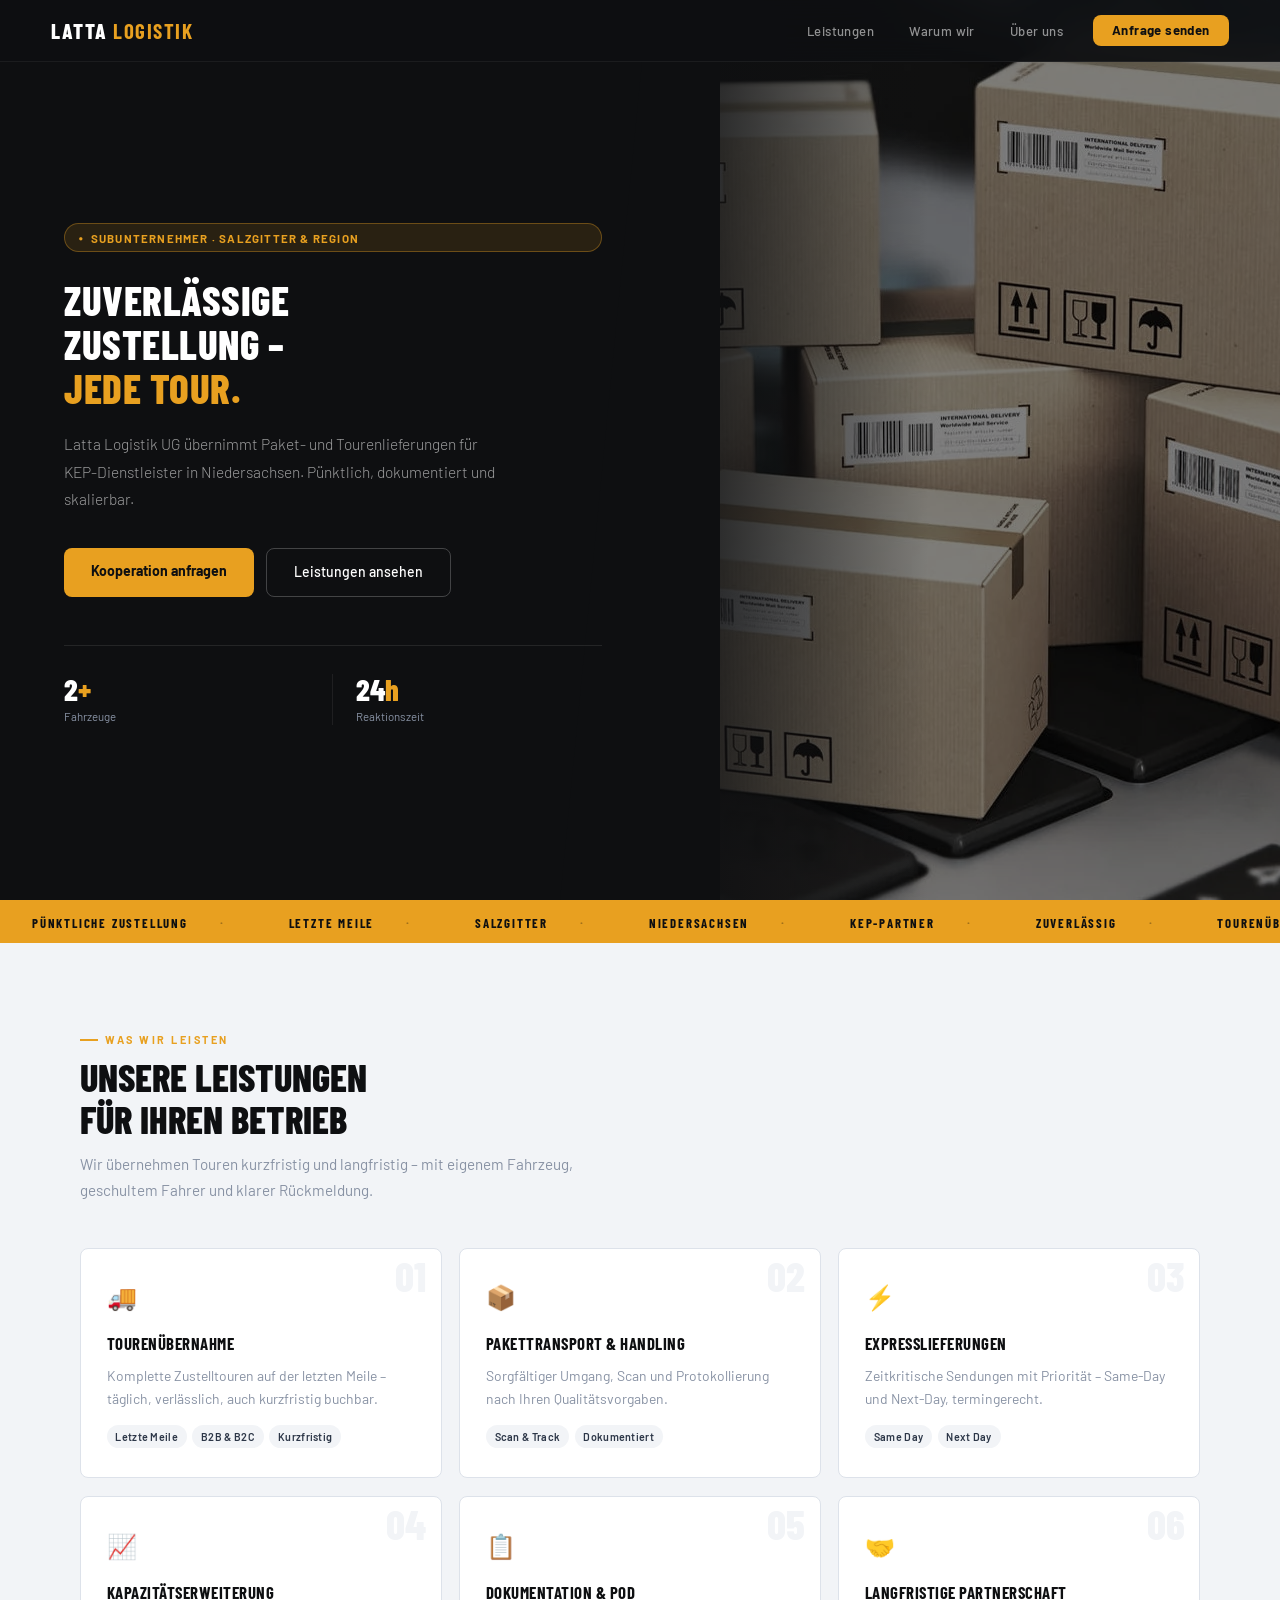
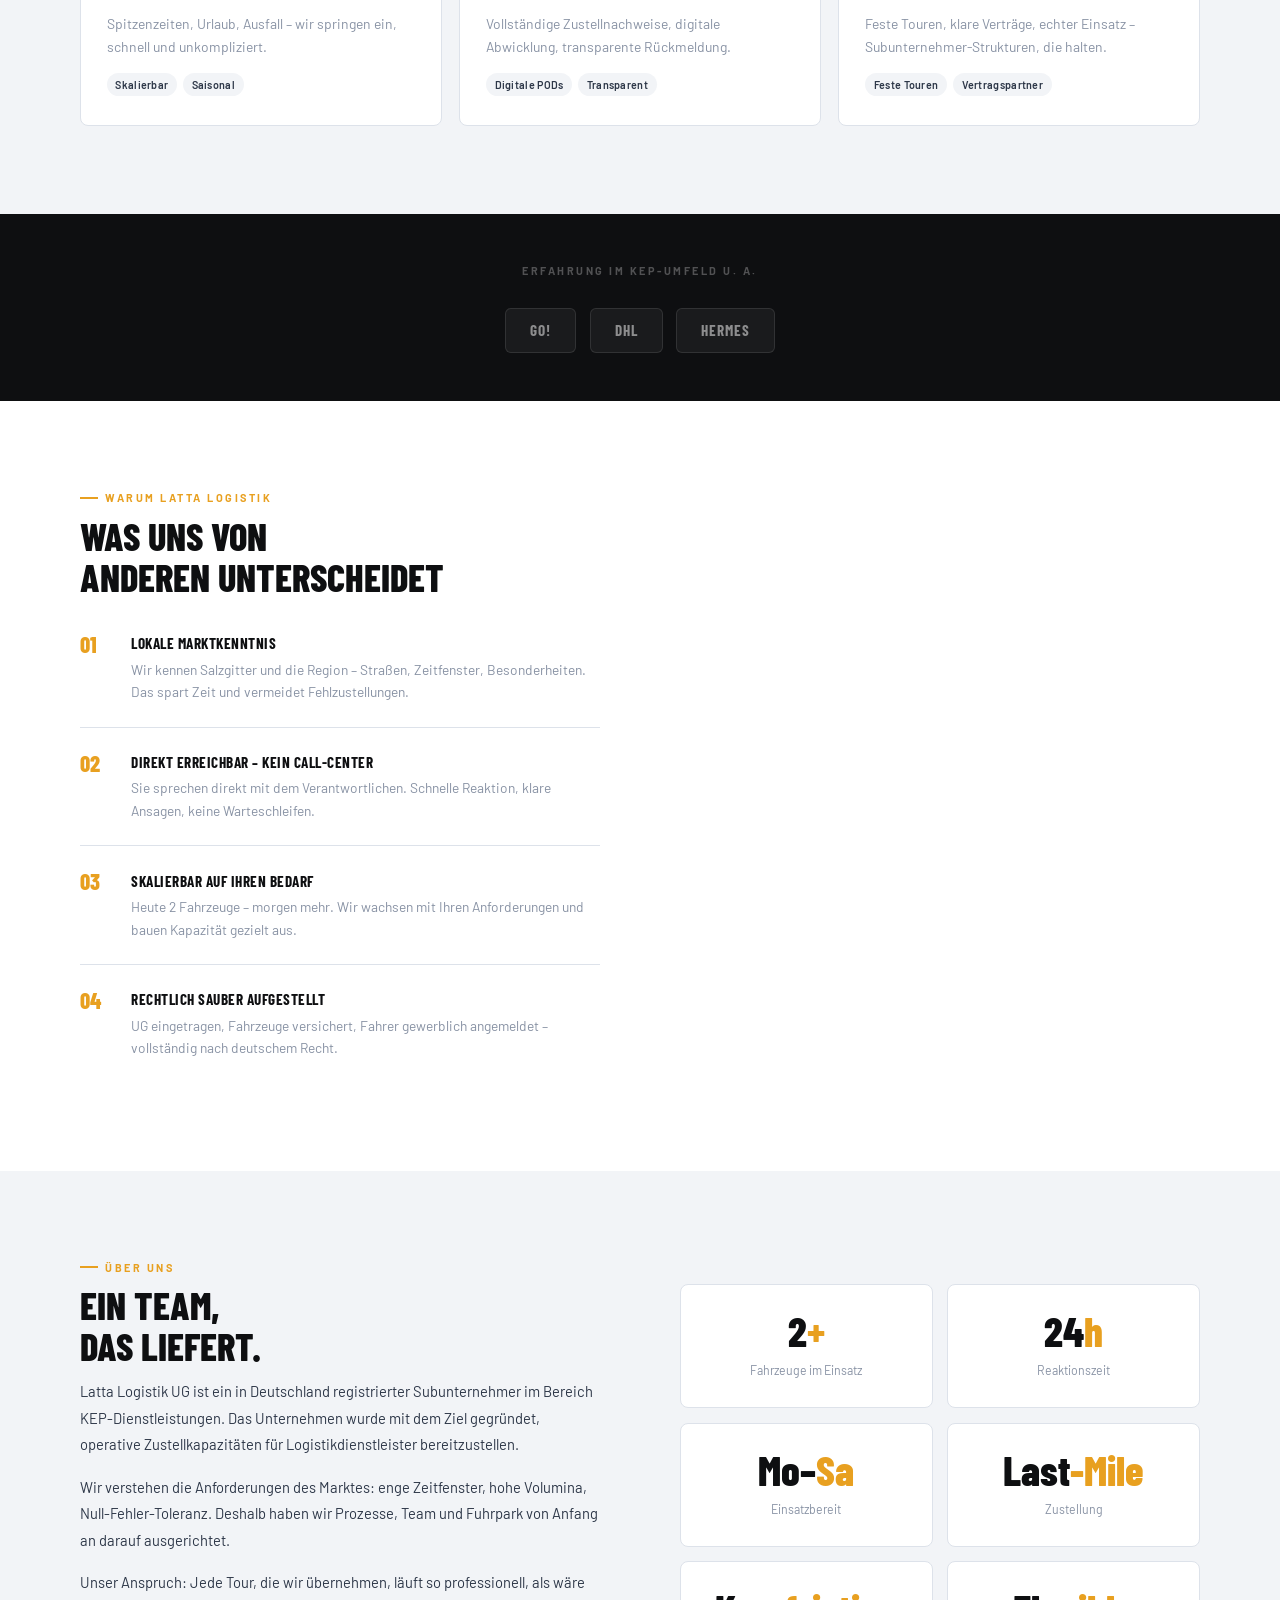
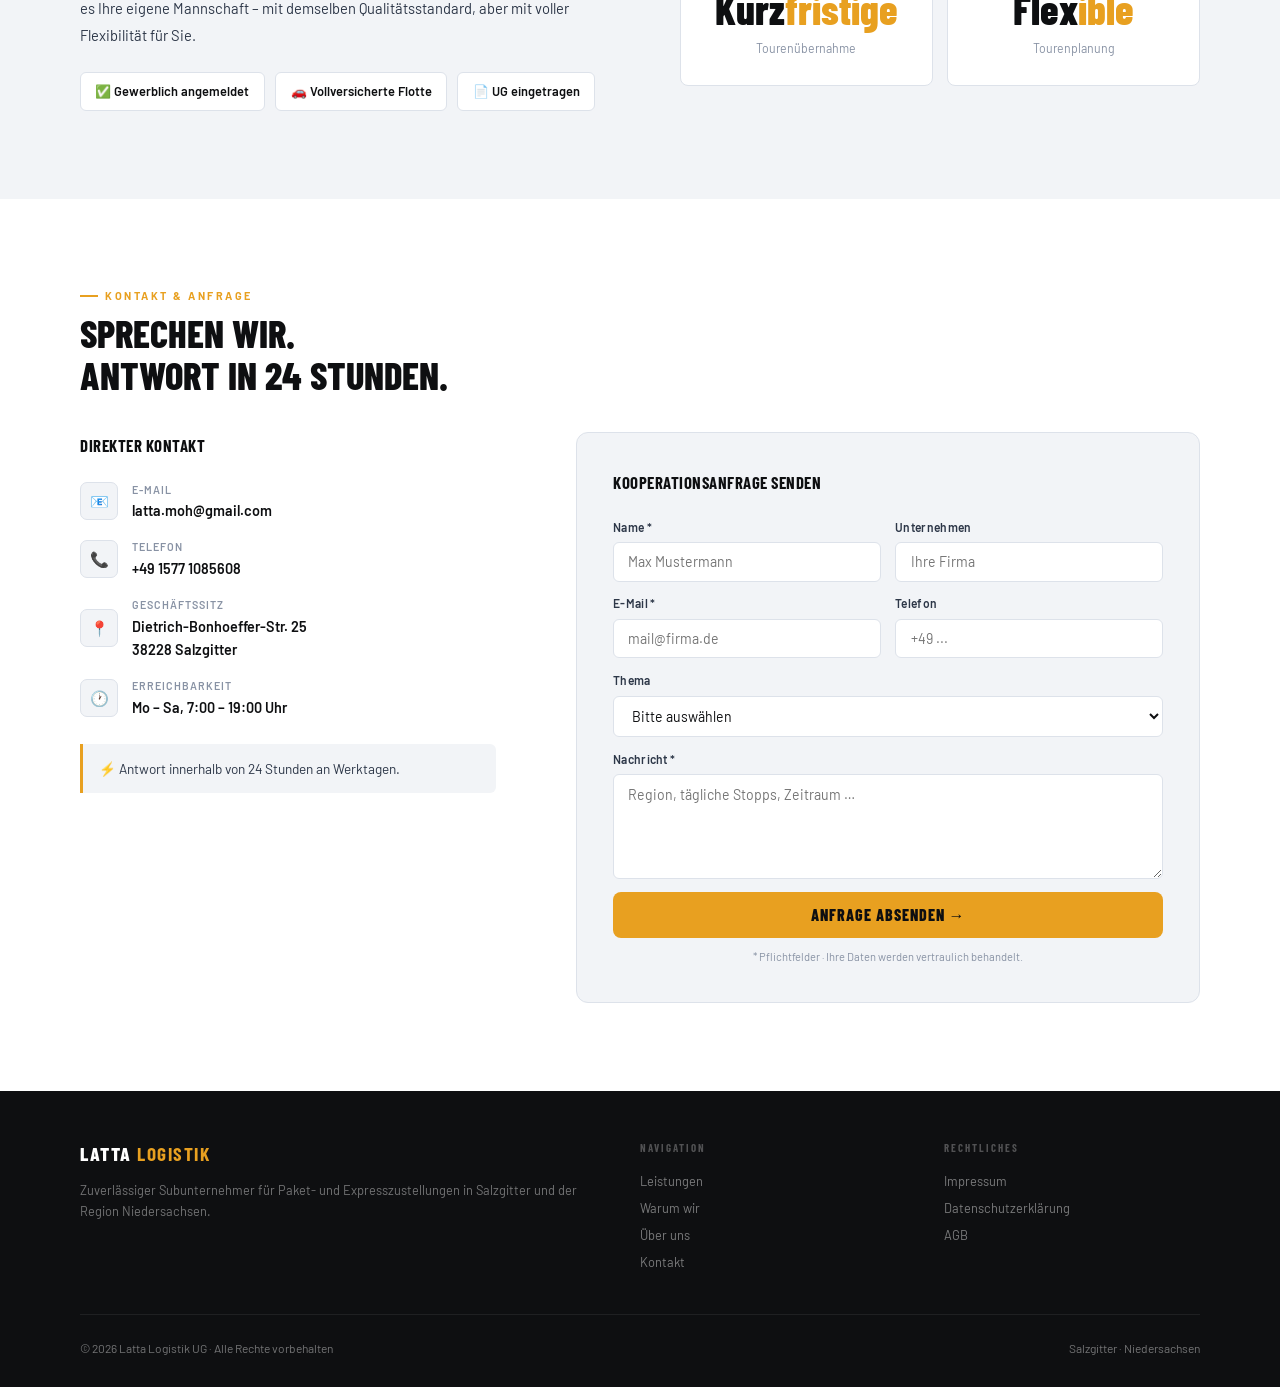
==== index.html @ fe6fec4a "Add files via upload" ====
<!DOCTYPE html>
<html lang="de">
<head>
  <meta charset="UTF-8"/>
  <meta name="viewport" content="width=device-width, initial-scale=1"/>
  <title>Latta Logistik UG – Subunternehmer Logistik Salzgitter</title>
  <meta name="description" content="Latta Logistik UG – Zuverlässiger Logistik-Subunternehmer in Salzgitter. Paket- und Tourenlieferungen für KEP-Dienstleister in Niedersachsen."/>
  <meta name="keywords" content="Subunternehmer Logistik Salzgitter, KEP Subunternehmer Niedersachsen, Zustellpartner DHL GLS, Pakettransport Salzgitter"/>
  
  <link rel="preconnect" href="https://fonts.googleapis.com">
  <link rel="preconnect" href="https://fonts.gstatic.com" crossorigin>
  <link href="https://fonts.googleapis.com/css2?family=Barlow+Condensed:wght@500;600;700;800&family=Barlow:wght@300;400;500;600&display=swap" rel="stylesheet">
  
  <link rel="stylesheet" href="styles.css">
</head>
<body>

<nav role="banner">
  <div class="n-logo">Latta <b>Logistik</b></div>
  <ul class="n-links">
    <li><a href="#leistungen">Leistungen</a></li>
    <li><a href="#vorteile">Warum wir</a></li>
    <li><a href="#ueber-uns">Über uns</a></li>
    <li><a href="#kontakt" class="n-cta">Anfrage senden</a></li>
  </ul>
</nav>

<section id="hero">
  <div class="hero-left">
    <div class="h-pill">Subunternehmer · Salzgitter & Region</div>
    <h1 class="h-title">Zuverlässige<br>Zustellung –<br><em>jede Tour.</em></h1>
    <p class="h-sub">Latta Logistik UG übernimmt Paket- und Tourenlieferungen für KEP-Dienstleister in Niedersachsen. Pünktlich, dokumentiert und skalierbar.</p>
    <div class="h-btns">
      <a href="#kontakt" class="btn-a">Kooperation anfragen</a>
      <a href="#leistungen" class="btn-b">Leistungen ansehen</a>
    </div>
    <div class="h-kpis">
      <div class="kpi">
        <div class="kpi-n">2<span>+</span></div>
        <div class="kpi-l">Fahrzeuge</div>
      </div>
      <div class="kpi">
        <div class="kpi-n">24<span>h</span></div>
        <div class="kpi-l">Reaktionszeit</div>
      </div>
    </div>
  </div>

  <div class="hero-right" aria-hidden="true">
    <div class="hero-right-bg"></div>
    <div class="hero-svg-wrap">

    </div>
  </div>
</section>

<div class="ticker" aria-hidden="true">
  <div class="ticker-inner">
    <span>Pünktliche Zustellung</span><span>Letzte Meile</span><span>Salzgitter</span><span>Niedersachsen</span><span>KEP-Partner</span><span>Zuverlässig</span><span>Tourenübernahme</span><span>Paketlogistik</span><span>Subunternehmer</span>
    <span>Pünktliche Zustellung</span><span>Letzte Meile</span><span>Salzgitter</span><span>Niedersachsen</span><span>KEP-Partner</span><span>Zuverlässig</span><span>Tourenübernahme</span><span>Paketlogistik</span><span>Subunternehmer</span>
  </div>
</div>

<section id="leistungen" class="sec">
  <div class="sec-inner">
    <div class="eyebrow" data-r>Was wir leisten</div>
    <h2 class="sec-h" data-r>Unsere Leistungen<br>für Ihren Betrieb</h2>
    <p class="sec-p" data-r>Wir übernehmen Touren kurzfristig und langfristig – mit eigenem Fahrzeug, geschultem Fahrer und klarer Rückmeldung.</p>
    <div class="svc-grid">
      <article class="svc-card" data-r>
        <div class="svc-num">01</div>
        <div class="svc-icon">🚚</div>
        <h3>Tourenübernahme</h3>
        <p>Komplette Zustelltouren auf der letzten Meile – täglich, verlässlich, auch kurzfristig buchbar.</p>
        <div class="svc-tags"><span class="tag">Letzte Meile</span><span class="tag">B2B &amp; B2C</span><span class="tag">Kurzfristig</span></div>
      </article>
      <article class="svc-card" data-r="d1">
        <div class="svc-num">02</div>
        <div class="svc-icon">📦</div>
        <h3>Pakettransport &amp; Handling</h3>
        <p>Sorgfältiger Umgang, Scan und Protokollierung nach Ihren Qualitätsvorgaben.</p>
        <div class="svc-tags"><span class="tag">Scan &amp; Track</span><span class="tag">Dokumentiert</span></div>
      </article>
      <article class="svc-card" data-r="d2">
        <div class="svc-num">03</div>
        <div class="svc-icon">⚡</div>
        <h3>Expresslieferungen</h3>
        <p>Zeitkritische Sendungen mit Priorität – Same-Day und Next-Day, termingerecht.</p>
        <div class="svc-tags"><span class="tag">Same Day</span><span class="tag">Next Day</span></div>
      </article>
      <article class="svc-card" data-r>
        <div class="svc-num">04</div>
        <div class="svc-icon">📈</div>
        <h3>Kapazitätserweiterung</h3>
        <p>Spitzenzeiten, Urlaub, Ausfall – wir springen ein, schnell und unkompliziert.</p>
        <div class="svc-tags"><span class="tag">Skalierbar</span><span class="tag">Saisonal</span></div>
      </article>
      <article class="svc-card" data-r="d1">
        <div class="svc-num">05</div>
        <div class="svc-icon">📋</div>
        <h3>Dokumentation &amp; POD</h3>
        <p>Vollständige Zustellnachweise, digitale Abwicklung, transparente Rückmeldung.</p>
        <div class="svc-tags"><span class="tag">Digitale PODs</span><span class="tag">Transparent</span></div>
      </article>
      <article class="svc-card" data-r="d2">
        <div class="svc-num">06</div>
        <div class="svc-icon">🤝</div>
        <h3>Langfristige Partnerschaft</h3>
        <p>Feste Touren, klare Verträge, echter Einsatz – Subunternehmer-Strukturen, die halten.</p>
        <div class="svc-tags"><span class="tag">Feste Touren</span><span class="tag">Vertragspartner</span></div>
      </article>
    </div>
  </div>
</section>

<div id="partner">
  <p class="p-eyebrow">Erfahrung im KEP-Umfeld u. a. </p>
  <div class="p-chips">
    <div class="p-chip">GO!</div>
    <div class="p-chip">DHL</div>
    <div class="p-chip">Hermes</div>
  </div>
</div>

<section id="vorteile" class="sec">
  <div class="sec-inner">
    <div class="adv-layout">
      <div>
        <div class="eyebrow" data-r>Warum Latta Logistik</div>
        <h2 class="sec-h" data-r>Was uns von<br>anderen unterscheidet</h2>
        <ul class="adv-list" data-r>
          <li class="adv-row">
            <div class="adv-num">01</div>
            <div><h4>Lokale Marktkenntnis</h4><p>Wir kennen Salzgitter und die Region – Straßen, Zeitfenster, Besonderheiten. Das spart Zeit und vermeidet Fehlzustellungen.</p></div>
          </li>
          <li class="adv-row">
            <div class="adv-num">02</div>
            <div><h4>Direkt erreichbar – kein Call-Center</h4><p>Sie sprechen direkt mit dem Verantwortlichen. Schnelle Reaktion, klare Ansagen, keine Warteschleifen.</p></div>
          </li>
          <li class="adv-row">
            <div class="adv-num">03</div>
            <div><h4>Skalierbar auf Ihren Bedarf</h4><p>Heute 2 Fahrzeuge – morgen mehr. Wir wachsen mit Ihren Anforderungen und bauen Kapazität gezielt aus.</p></div>
          </li>
          <li class="adv-row">
            <div class="adv-num">04</div>
            <div><h4>Rechtlich sauber aufgestellt</h4><p>UG eingetragen, Fahrzeuge versichert, Fahrer gewerblich angemeldet – vollständig nach deutschem Recht.</p></div>
          </li>
        </ul>
      </div>
  <!-- ###auskommentiert
     <div class="perf-panel" data-r>
        <h4>Performance-Übersicht</h4>
        <div class="p-stat">
          <div class="p-row"><span class="p-label">Leistung: Last Mile Zustellung</span></div>
          <div class="p-track"><div class="p-fill" data-w="100%"></div></div>
        </div>
        <div class="p-stat">
          <div class="p-row"><span class="p-label">Einsatzgebiet: Region Niedersachsen</span></div>
          <div class="p-track"><div class="p-fill" data-w="100%"></div></div>
        </div>
        <div class="p-stat">
          <div class="p-row"><span class="p-label">Verfügbarkeit: Mo – Sa</span></div>
          <div class="p-track"><div class="p-fill" data-w="100%"></div></div>
        </div>
        <div class="fleet-tags">
          <span class="fleet-tag">🚐 Transporter</span>
          <span class="fleet-tag">🚚 Kastenwagen</span>
          <span class="fleet-tag">📱 GPS-Tracking</span>
        </div>
      </div>
    </div>
  </div> -->
</section>

<section id="ueber-uns" class="sec">
  <div class="sec-inner">
    <div class="about-layout">
      <div class="about-text" data-r>
        <div class="eyebrow">Über uns</div>
        <h2 class="sec-h">Ein Team,<br>das liefert.</h2>
        <p> Latta Logistik UG ist ein in Deutschland registrierter Subunternehmer im Bereich KEP-Dienstleistungen. Das Unternehmen wurde mit dem Ziel gegründet, operative Zustellkapazitäten für Logistikdienstleister bereitzustellen.</p>
        <p>Wir verstehen die Anforderungen des Marktes: enge Zeitfenster, hohe Volumina, Null-Fehler-Toleranz. Deshalb haben wir Prozesse, Team und Fuhrpark von Anfang an darauf ausgerichtet.</p>
        <p>Unser Anspruch: Jede Tour, die wir übernehmen, läuft so professionell, als wäre es Ihre eigene Mannschaft – mit demselben Qualitätsstandard, aber mit voller Flexibilität für Sie.</p>
        <div class="cert-row">
          <div class="cert">✅ Gewerblich angemeldet</div>
          <div class="cert">🚗 Vollversicherte Flotte</div>
          <div class="cert">📄 UG eingetragen</div>
        </div>
      </div>
      <div class="num-grid" data-r>
        <div class="num-card"><div class="big">2<em>+</em></div><small>Fahrzeuge im Einsatz</small></div>
        <div class="num-card"><div class="big">24<em>h</em></div><small>Reaktionszeit</small></div>
        <div class="num-card"><div class="big">Mo–<em>Sa</em></div><small>Einsatzbereit</small></div>
        <div class="num-card"><div class="big">Last<em>-Mile</em></div><small> Zustellung</small></div>
        <div class="num-card"><div class="big">Kurz<em>fristige</em></div><small> Tourenübernahme</small></div>
        <div class="num-card"><div class="big">Flex<em>ible</em></div><small> Tourenplanung</small></div>
        
      </div>
    </div>
  </div>
</section>

<section id="kontakt" class="sec">
  <div class="sec-inner">
    <div class="eyebrow" data-r>Kontakt &amp; Anfrage</div>
    <h2 class="sec-h" data-r>Sprechen wir.<br>Antwort in 24 Stunden.</h2>
    <div class="contact-layout">
      <div class="c-info" data-r>
        <h3>Direkter Kontakt</h3>
        <div class="c-row">
          <div class="c-icon">📧</div>
          <div><div class="c-label">E-Mail</div><div class="c-val"><a href="mailto:latta.moh@gmail.com">latta.moh@gmail.com</a></div></div>
        </div>
        <div class="c-row">
          <div class="c-icon">📞</div>
          <div><div class="c-label">Telefon</div><div class="c-val"><a href="tel:+4915771085608">+49 1577 1085608</a></div></div>
        </div>
        <div class="c-row">
          <div class="c-icon">📍</div>
          <div><div class="c-label">Geschäftssitz</div><div class="c-val">Dietrich-Bonhoeffer-Str. 25<br>38228 Salzgitter</div></div>
        </div>
        <div class="c-row">
          <div class="c-icon">🕐</div>
          <div><div class="c-label">Erreichbarkeit</div><div class="c-val">Mo – Sa, 7:00 – 19:00 Uhr</div></div>
        </div>
        <div class="c-promise">⚡ Antwort innerhalb von 24 Stunden an Werktagen.</div>
      </div>

<!-- ################### Anfragen bearbeiten ##################### -->
<form id="contact-form" class="c-form"
      action="https://formspree.io/f/xkokrdov"
      method="POST"
      novalidate data-r>

  <h3>Kooperationsanfrage senden</h3>

  <div class="f-row">
    <div class="f-group">
      <label for="name">Name *</label>
      <input type="text" id="name" name="name" required placeholder="Max Mustermann" autocomplete="name"/>
    </div>

    <div class="f-group">
      <label for="company">Unternehmen</label>
      <input type="text" id="company" name="company" placeholder="Ihre Firma"/>
    </div>
  </div>

  <div class="f-row">
    <div class="f-group">
      <label for="email">E-Mail *</label>
      <input type="email" id="email" name="email" required placeholder="mail@firma.de" autocomplete="email"/>
    </div>

    <div class="f-group">
      <label for="phone">Telefon</label>
      <input type="tel" id="phone" name="phone" placeholder="+49 ..." autocomplete="tel"/>
    </div>
  </div>

  <div class="f-group">
    <label for="interest">Thema</label>
    <select id="interest" name="interest">
      <option value="">Bitte auswählen</option>
      <option value="Subunternehmerschaft / Touren">Subunternehmerschaft / Touren</option>
      <option value="Kapazitätserweiterung">Kapazitätserweiterung</option>
      <option value="Sonstiges">Sonstiges</option>
    </select>
  </div>

  <div class="f-group">
    <label for="message">Nachricht *</label>
    <textarea id="message" name="message" required placeholder="Region, tägliche Stopps, Zeitraum …"></textarea>
  </div>

  <button type="submit" class="f-submit">Anfrage absenden →</button>

  <p class="f-note">* Pflichtfelder · Ihre Daten werden vertraulich behandelt.</p>
</form>
    </div>
  </div>
</section>

<footer>
  <div class="f-grid">
    <div class="f-brand">
      <div class="logo">Latta <b>Logistik</b></div>
      <p>Zuverlässiger Subunternehmer für Paket- und Expresszustellungen in Salzgitter und der Region Niedersachsen.</p>
    </div>
    <div class="f-col">
      <h5>Navigation</h5>
      <a href="#leistungen">Leistungen</a>
      <a href="#vorteile">Warum wir</a>
      <a href="#ueber-uns">Über uns</a>
      <a href="#kontakt">Kontakt</a>
    </div>
<div class="f-col">
  <h5>Rechtliches</h5>

  <a href="impressum.html">Impressum</a>
  <a href="datenschutz.html">Datenschutzerklärung</a>
  <a href="agb.html">AGB</a>
</div>
  </div>
  <div class="f-bottom">
    <p>© <span id="year"></span> Latta Logistik UG · Alle Rechte vorbehalten</p>
    <p>Salzgitter · Niedersachsen</p>
  </div>
</footer>

<script src="script.js"></script>

</body>
</html>
---- styles.css ----
*,*::before,*::after{box-sizing:border-box;margin:0;padding:0}

:root{
  --ink:#0e0f11;--steel:#1c2333;--slate:#2d3748;--ash:#8892a4;
  --silver:#c8d0dc;--fog:#f2f4f7;--white:#ffffff;
  --amber:#e8a020;--amber2:#c88a10;--accent:#2a6ef5;
  --border:#dde2ea;--r:8px;
}

html{scroll-behavior:smooth}
body{font-family:'Barlow',sans-serif;color:var(--ink);background:var(--white);line-height:1.6;overflow-x:hidden}
::-webkit-scrollbar{width:5px}
::-webkit-scrollbar-thumb{background:var(--amber);border-radius:99px}

/* NAVIGATION */
nav{
  position:fixed;top:0;left:0;right:0;z-index:200;height:62px;
  display:flex;justify-content:space-between;align-items:center;
  padding:0 4vw;
  background:rgba(14,15,17,.94);backdrop-filter:blur(16px);
  border-bottom:1px solid rgba(255,255,255,.06);
}
.n-logo{font-family:'Barlow Condensed',sans-serif;font-size:1.3rem;font-weight:800;letter-spacing:1.5px;color:#fff;text-transform:uppercase}
.n-logo b{color:var(--amber)}
.n-links{display:flex;gap:0;list-style:none}
.n-links a{color:rgba(255,255,255,.55);text-decoration:none;font-size:.82rem;font-weight:500;letter-spacing:.4px;padding:0 1.1rem;line-height:62px;border-bottom:2px solid transparent;transition:color .2s,border-color .2s}
.n-links a:hover{color:#fff;border-color:var(--amber)}
.n-cta{background:var(--amber)!important;color:var(--ink)!important;padding:.45rem 1.2rem!important;line-height:62px!important;border-radius:var(--r);font-weight:700!important;border-bottom:none!important;margin-left:.75rem}
.n-cta:hover{background:var(--amber2)!important}

/* HERO SECTION */
#hero{min-height:100vh;position:relative;display:grid;grid-template-columns:1fr 1fr;background:var(--ink);overflow:hidden}
.hero-left{display:flex;flex-direction:column;justify-content:center;padding:8rem 3vw 5rem 5vw;position:relative;z-index:2}
#hero::after{content:'';position:absolute;top:0;right:calc(50% - 80px);bottom:0;width:160px;background:var(--ink);clip-path:polygon(100% 0,100% 100%,0 100%,55% 0);z-index:1}
.hero-right{position:relative;overflow:hidden}
.hero-right-bg{position:absolute;inset:0;background-image:url('background.png');background-size:cover;background-position:center;filter:brightness(.5) saturate(.4)}
.hero-right::before{content:'';position:absolute;inset:0;z-index:1;background:linear-gradient(90deg,var(--ink) 0%,transparent 45%)}
.hero-svg-wrap{position:absolute;inset:0;z-index:2;display:flex;align-items:center;justify-content:center;padding:5rem 1rem 2rem}
.hero-svg-wrap svg{width:100%;max-width:480px;height:auto;filter:drop-shadow(0 14px 44px rgba(0,0,0,.65))}

.h-pill{display:inline-flex;align-items:center;gap:.4rem;background:rgba(232,160,32,.12);border:1px solid rgba(232,160,32,.35);color:var(--amber);padding:.28rem .85rem;border-radius:99px;font-size:.72rem;font-weight:700;letter-spacing:1.2px;text-transform:uppercase;margin-bottom:1.6rem}
.h-pill::before{content:'●';font-size:.48rem;animation:blink 2s infinite}
@keyframes blink{0%,100%{opacity:1}50%{opacity:.25}}

.h-title{font-family:'Barlow Condensed',sans-serif;font-size:clamp(1.9rem,3.2vw,3rem);font-weight:800;line-height:1.07;color:#fff;text-transform:uppercase;letter-spacing:.5px;margin-bottom:1.3rem}
.h-title em{font-style:normal;color:var(--amber)}
.h-sub{font-size:.97rem;color:rgba(255,255,255,.58);max-width:440px;margin-bottom:2.2rem;font-weight:300;line-height:1.78}
.h-btns{display:flex;gap:.7rem;flex-wrap:wrap;margin-bottom:3rem}
.btn-a{background:var(--amber);color:var(--ink);padding:.75rem 1.7rem;border-radius:var(--r);font-weight:700;font-size:.88rem;text-decoration:none;transition:background .2s,transform .2s;display:inline-block}
.btn-a:hover{background:var(--amber2);transform:translateY(-2px)}
.btn-b{background:transparent;color:#fff;padding:.75rem 1.7rem;border-radius:var(--r);font-weight:500;font-size:.88rem;text-decoration:none;border:1.5px solid rgba(255,255,255,.22);transition:border-color .2s,transform .2s;display:inline-block}
.btn-b:hover{border-color:#fff;transform:translateY(-2px)}

.h-kpis{display:flex;gap:0;border-top:1px solid rgba(255,255,255,.09);padding-top:1.75rem}
.kpi{flex:1;padding-right:1.4rem;border-right:1px solid rgba(255,255,255,.07)}
.kpi:last-child{border-right:none;padding-right:0;padding-left:1.4rem}
.kpi:not(:first-child):not(:last-child){padding-left:1.4rem}
.kpi-n{font-family:'Barlow Condensed',sans-serif;font-size:1.9rem;font-weight:800;color:#fff;line-height:1}
.kpi-n span{color:var(--amber)}
.kpi-l{font-size:.72rem;color:var(--ash);margin-top:.15rem}

/* TICKER */
.ticker{background:var(--amber);overflow:hidden;padding:.55rem 0;white-space:nowrap}
.ticker-inner{display:inline-block;animation:tick 30s linear infinite}
@keyframes tick{from{transform:translateX(0)}to{transform:translateX(-50%)}}
.ticker span{font-family:'Barlow Condensed',sans-serif;font-size:.8rem;font-weight:700;letter-spacing:1.8px;text-transform:uppercase;color:var(--ink);padding:0 2rem}
.ticker span::after{content:'·';margin-left:2rem;opacity:.35}

/* GENERAL SECTIONS */
.sec{padding:5.5rem 4vw}
.sec-inner{max-width:1120px;margin:0 auto}
.eyebrow{font-size:.68rem;font-weight:700;letter-spacing:2.5px;text-transform:uppercase;color:var(--amber);margin-bottom:.55rem;display:flex;align-items:center;gap:.45rem}
.eyebrow::before{content:'';width:18px;height:2px;background:var(--amber);display:inline-block}
.sec-h{font-family:'Barlow Condensed',sans-serif;font-size:clamp(1.8rem,3vw,2.6rem);font-weight:800;text-transform:uppercase;color:var(--ink);line-height:1.08;margin-bottom:.65rem}
.sec-p{font-size:.95rem;color:var(--ash);max-width:540px;line-height:1.75;margin-bottom:2.75rem}

/* LEISTUNGEN CARDS */
#leistungen{background:var(--fog)}
.svc-grid{display:grid;grid-template-columns:repeat(3,1fr);gap:1.1rem}
.svc-card{background:#fff;border-radius:var(--r);padding:1.85rem 1.6rem;border:1px solid var(--border);position:relative;overflow:hidden;transition:transform .25s,box-shadow .25s}
.svc-card:hover{transform:translateY(-4px);box-shadow:0 10px 30px rgba(0,0,0,.08)}
.svc-card::before{content:'';position:absolute;top:0;left:0;right:0;height:3px;background:var(--amber);transform:scaleX(0);transform-origin:left;transition:transform .3s}
.svc-card:hover::before{transform:scaleX(1)}
.svc-num{font-family:'Barlow Condensed',sans-serif;font-size:2.6rem;font-weight:800;color:var(--fog);position:absolute;top:.4rem;right:.9rem;line-height:1;user-select:none}
.svc-icon{font-size:1.5rem;margin-bottom:.85rem}
.svc-card h3{font-family:'Barlow Condensed',sans-serif;font-size:1.05rem;font-weight:700;text-transform:uppercase;letter-spacing:.5px;color:var(--ink);margin-bottom:.5rem}
.svc-card p{font-size:.87rem;color:var(--ash);line-height:1.65}
.svc-tags{display:flex;flex-wrap:wrap;gap:.35rem;margin-top:.85rem}
.tag{background:var(--fog);color:var(--slate);font-size:.67rem;font-weight:600;padding:.18rem .55rem;border-radius:99px;letter-spacing:.3px}

/* PARTNER */
#partner{background:var(--ink);padding:3rem 4vw;text-align:center}
.p-eyebrow{font-size:.68rem;font-weight:700;letter-spacing:2.5px;text-transform:uppercase;color:rgba(255,255,255,.28);margin-bottom:1.75rem}
.p-chips{display:flex;justify-content:center;flex-wrap:wrap;gap:.85rem}
.p-chip{background:rgba(255,255,255,.05);border:1px solid rgba(255,255,255,.1);color:rgba(255,255,255,.5);font-family:'Barlow Condensed',sans-serif;font-size:.95rem;font-weight:700;letter-spacing:1px;padding:.6rem 1.5rem;border-radius:6px;text-transform:uppercase;transition:background .2s,color .2s}
.p-chip:hover{background:rgba(232,160,32,.12);color:var(--amber)}

/* VORTEILE & PERFORMANCE */
#vorteile{background:#fff}
.adv-layout{display:grid;grid-template-columns:1fr 1fr;gap:5rem;align-items:start}
.adv-list{list-style:none;margin-top:.5rem}
.adv-row{display:flex;gap:1rem;align-items:flex-start;padding:1.4rem 0;border-bottom:1px solid var(--border)}
.adv-row:last-child{border-bottom:none}
.adv-num{font-family:'Barlow Condensed',sans-serif;font-size:1.4rem;font-weight:800;color:var(--amber);min-width:2.2rem;line-height:1;margin-top:.1rem}
.adv-row h4{font-family:'Barlow Condensed',sans-serif;font-size:.95rem;font-weight:700;text-transform:uppercase;letter-spacing:.5px;color:var(--ink);margin-bottom:.2rem}
.adv-row p{font-size:.86rem;color:var(--ash);line-height:1.65}
.perf-panel{background:var(--steel);border-radius:12px;padding:2.25rem;position:sticky;top:5rem}
.perf-panel h4{font-family:'Barlow Condensed',sans-serif;font-size:.68rem;font-weight:700;text-transform:uppercase;letter-spacing:2px;color:rgba(255,255,255,.35);margin-bottom:1.6rem}
.p-stat{margin-bottom:1.35rem}
.p-row{display:flex;justify-content:space-between;margin-bottom:.38rem}
.p-label{font-size:.82rem;color:rgba(255,255,255,.55)}
.p-val{font-family:'Barlow Condensed',sans-serif;font-size:.95rem;font-weight:700;color:#fff}
.p-track{background:rgba(255,255,255,.08);border-radius:99px;height:5px;overflow:hidden}
.p-fill{height:100%;border-radius:99px;background:linear-gradient(90deg,var(--accent),var(--amber));width:0;transition:width 1.3s ease-out}
.fleet-tags{display:flex;gap:.5rem;flex-wrap:wrap;margin-top:1.75rem;padding-top:1.75rem;border-top:1px solid rgba(255,255,255,.08)}
.fleet-tag{background:rgba(255,255,255,.06);border:1px solid rgba(255,255,255,.1);color:rgba(255,255,255,.65);font-size:.76rem;font-weight:600;padding:.35rem .8rem;border-radius:6px}

/* ÜBER UNS */
#ueber-uns{background:var(--fog)}
.about-layout{display:grid;grid-template-columns:1fr 1fr;gap:5rem;align-items:center}
.about-text p{font-size:.92rem;color:var(--slate);line-height:1.8;margin-bottom:1rem}
.cert-row{display:flex;flex-wrap:wrap;gap:.65rem;margin-top:1.5rem}
.cert{display:flex;align-items:center;gap:.45rem;background:#fff;border:1px solid var(--border);padding:.5rem .9rem;border-radius:6px;font-size:.8rem;font-weight:600;color:var(--ink)}
.num-grid{display:grid;grid-template-columns:1fr 1fr;gap:.9rem}
.num-card{background:#fff;border:1px solid var(--border);border-radius:var(--r);padding:1.6rem 1.35rem;text-align:center}
.num-card .big{font-family:'Barlow Condensed',sans-serif;font-size:2.6rem;font-weight:800;color:var(--ink);line-height:1;margin-bottom:.25rem}
.num-card .big em{color:var(--amber);font-style:normal}
.num-card small{font-size:.77rem;color:var(--ash)}

/* KONTAKT FORMULAR */
#kontakt{background:#fff}
.contact-layout{display:grid;grid-template-columns:1fr 1.5fr;gap:5rem;align-items:start;margin-top:2.25rem}
.c-info h3{font-family:'Barlow Condensed',sans-serif;font-size:1.05rem;font-weight:700;text-transform:uppercase;letter-spacing:.5px;color:var(--ink);margin-bottom:1.35rem}
.c-row{display:flex;gap:.85rem;align-items:center;margin-bottom:1rem}
.c-icon{width:38px;height:38px;border-radius:7px;background:var(--fog);border:1px solid var(--border);display:flex;align-items:center;justify-content:center;font-size:.95rem;flex-shrink:0}
.c-label{font-size:.67rem;text-transform:uppercase;letter-spacing:1px;color:var(--ash);font-weight:600;margin-bottom:.1rem}
.c-val{font-size:.9rem;font-weight:600;color:var(--ink)}
.c-val a{color:var(--ink);text-decoration:none}
.c-val a:hover{color:var(--amber)}
.c-promise{background:var(--fog);border-left:3px solid var(--amber);border-radius:0 6px 6px 0;padding:.85rem 1rem;margin-top:1.6rem;font-size:.85rem;color:var(--slate);line-height:1.6}
.c-form{background:var(--fog);border:1px solid var(--border);border-radius:12px;padding:2.25rem}
.c-form h3{font-family:'Barlow Condensed',sans-serif;font-size:1.05rem;font-weight:700;text-transform:uppercase;letter-spacing:.5px;color:var(--ink);margin-bottom:1.35rem}
.f-row{display:grid;grid-template-columns:1fr 1fr;gap:.9rem}
.f-group{display:flex;flex-direction:column;gap:.32rem;margin-bottom:.8rem}
.f-group label{font-size:.75rem;font-weight:600;letter-spacing:.3px;color:var(--slate)}
.f-group input,.f-group textarea,.f-group select{padding:.65rem .9rem;border-radius:6px;border:1.5px solid var(--border);font-size:.88rem;font-family:inherit;background:#fff;color:var(--ink);transition:border-color .2s}
.f-group input:focus,.f-group textarea:focus,.f-group select:focus{border-color:var(--amber);outline:none}
.f-group textarea{min-height:105px;resize:vertical}
.f-submit{width:100%;padding:.8rem;border:none;border-radius:var(--r);background:var(--amber);color:var(--ink);font-family:'Barlow Condensed',sans-serif;font-size:1rem;font-weight:800;letter-spacing:1px;text-transform:uppercase;cursor:pointer;transition:background .2s,transform .2s}
.f-submit:hover{background:var(--amber2);transform:translateY(-1px)}
.f-note{font-size:.7rem;color:var(--ash);text-align:center;margin-top:.65rem}

/* FOOTER */
footer{background:var(--ink);color:rgba(255,255,255,.42);padding:3rem 4vw 1.75rem;font-size:.84rem}
.f-grid{max-width:1120px;margin:0 auto;display:grid;grid-template-columns:2fr 1fr 1fr;gap:3rem;padding-bottom:2.25rem;border-bottom:1px solid rgba(255,255,255,.07);margin-bottom:1.5rem}
.f-brand .logo{font-family:'Barlow Condensed',sans-serif;font-size:1.2rem;font-weight:800;letter-spacing:1.5px;text-transform:uppercase;color:#fff;margin-bottom:.65rem}
.f-brand .logo b{color:var(--amber)}
.f-brand p{font-size:.8rem;line-height:1.65}
.f-col h5{font-family:'Barlow Condensed',sans-serif;font-size:.68rem;font-weight:700;letter-spacing:2px;text-transform:uppercase;color:rgba(255,255,255,.28);margin-bottom:.9rem}
.f-col a{display:block;color:rgba(255,255,255,.45);text-decoration:none;margin-bottom:.4rem;font-size:.8rem;transition:color .2s}
.f-col a:hover{color:var(--amber)}
.f-col p{font-size:.77rem;line-height:1.65;margin-top:.4rem}
.f-bottom{max-width:1120px;margin:0 auto;display:flex;justify-content:space-between;align-items:center;flex-wrap:wrap;gap:.5rem;font-size:.75rem}

/* REVEAL ANIMATIONS */
[data-r]{opacity:0;transform:translateY(22px);transition:opacity .65s ease,transform .65s ease}
[data-r].on{opacity:1;transform:none}
[data-r="d1"]{transition-delay:.12s}
[data-r="d2"]{transition-delay:.24s}

/* RESPONSIVE DESIGN */
@media(max-width:900px){
  #hero{grid-template-columns:1fr}
  .hero-right,#hero::after{display:none}
  .hero-left{padding:8rem 6vw 5rem}
  .svc-grid{grid-template-columns:1fr 1fr}
  .adv-layout,.about-layout,.contact-layout{grid-template-columns:1fr}
  .f-grid{grid-template-columns:1fr}
  .n-links{display:none}
}
@media(max-width:560px){
  .svc-grid,.f-row{grid-template-columns:1fr}
  .num-grid{grid-template-columns:1fr 1fr}
}


header#home {
  position: relative;
  min-height: 100vh;
  display: flex;
  flex-direction: column;
  justify-content: center;
  align-items: center;

  background-image: url('background.png');
  background-repeat: no-repeat;
  background-position: center center;
  background-size: cover;
  background: (0, 0, 0, 0.3);

  color: white;
  text-align: center;
  padding: 0 1rem;
}

/* dunkles Overlay für Lesbarkeit (Standard Logistik-Look) */
header#home::before {
  content: "";
  position: absolute;
  inset: 0;
  background: rgba(0, 0, 0, 0.45); /* Stärke hier ändern */
  z-index: 1;
}

header#home > * {
  position: relative;
  z-index: 2;
}
/* Einstellungen für Rechliche Seiten wie AGB, Datenschutz, Impressum */
.legal-page {
  max-width: 900px;
  margin: 100px auto;
  padding: 20px;
  line-height: 1.6;
}

.legal-page h1 {
  margin-bottom: 20px;
}

.legal-page h2 {
  margin-top: 30px;
}
/* verhindert Layout-Brüche */
* {
  box-sizing: border-box;
}

/* verhindert seitliches Scrollen */
html, body {
  overflow-x: hidden;
}
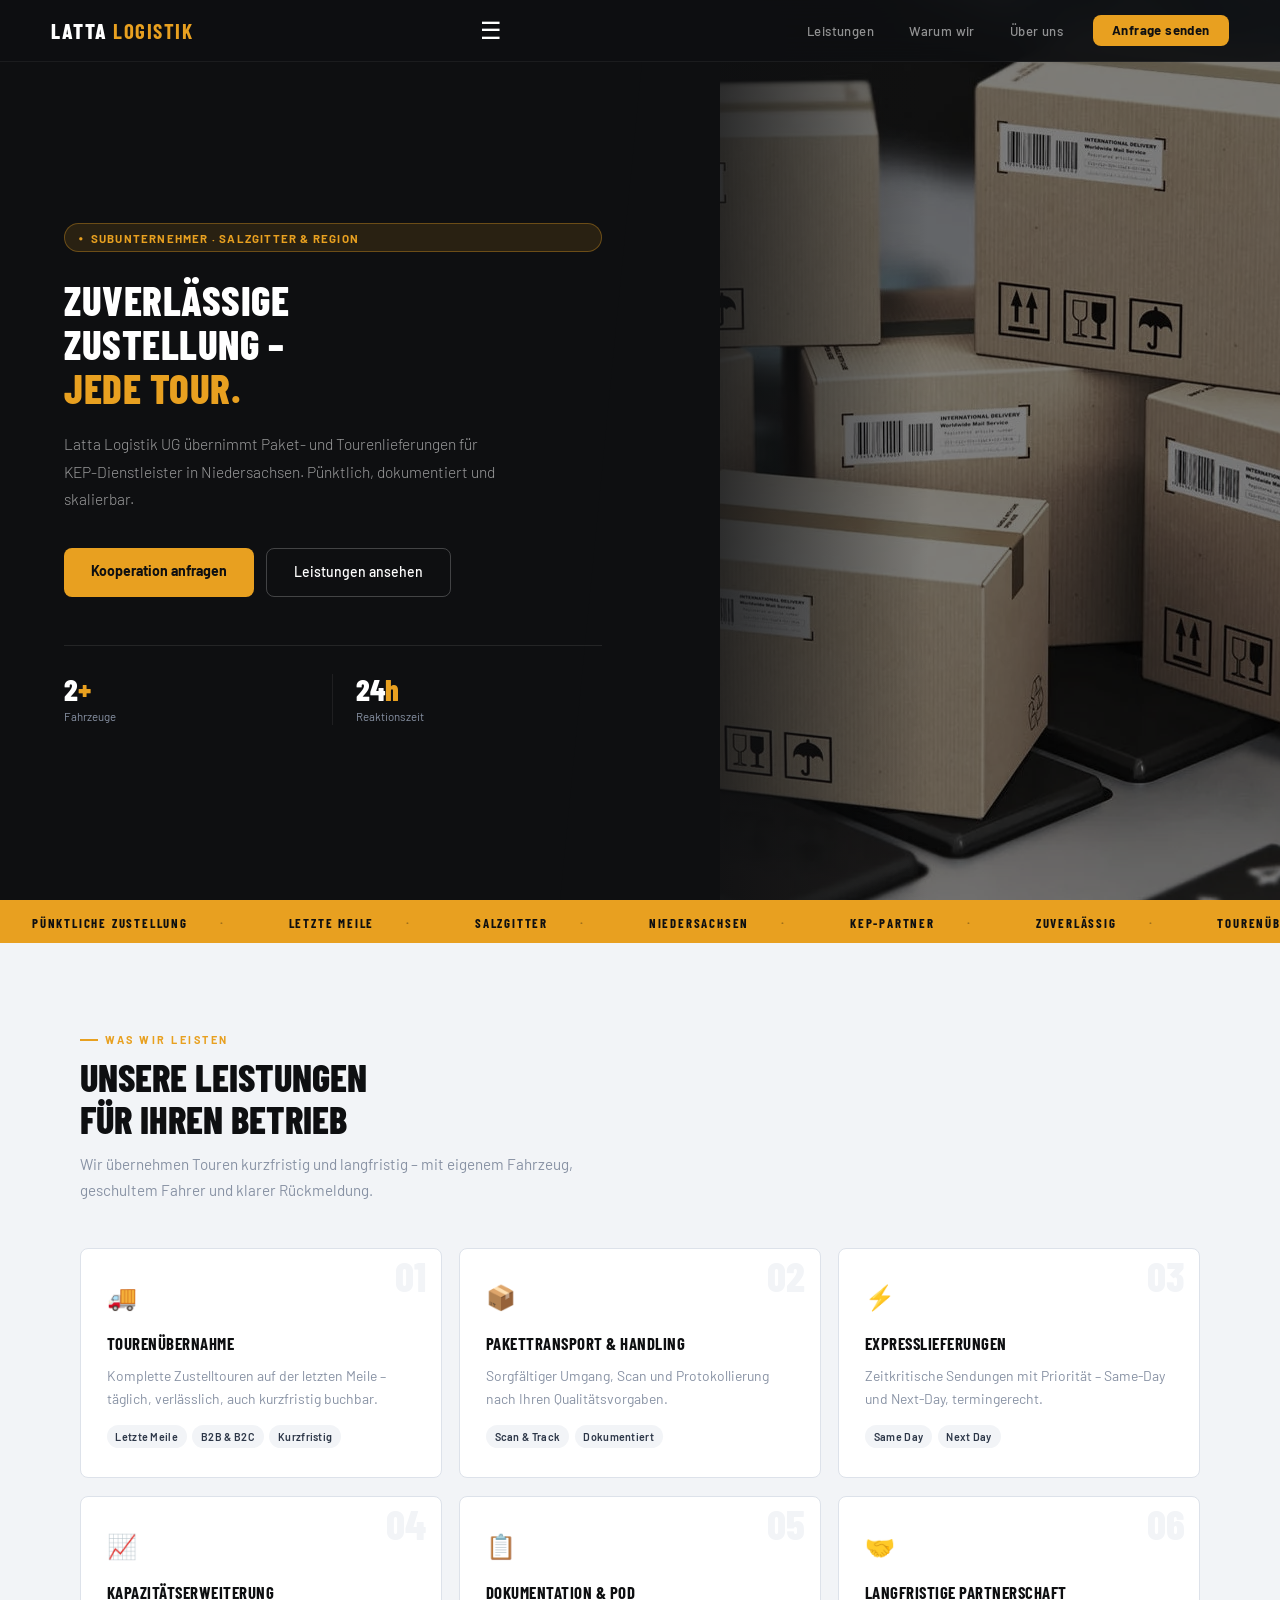
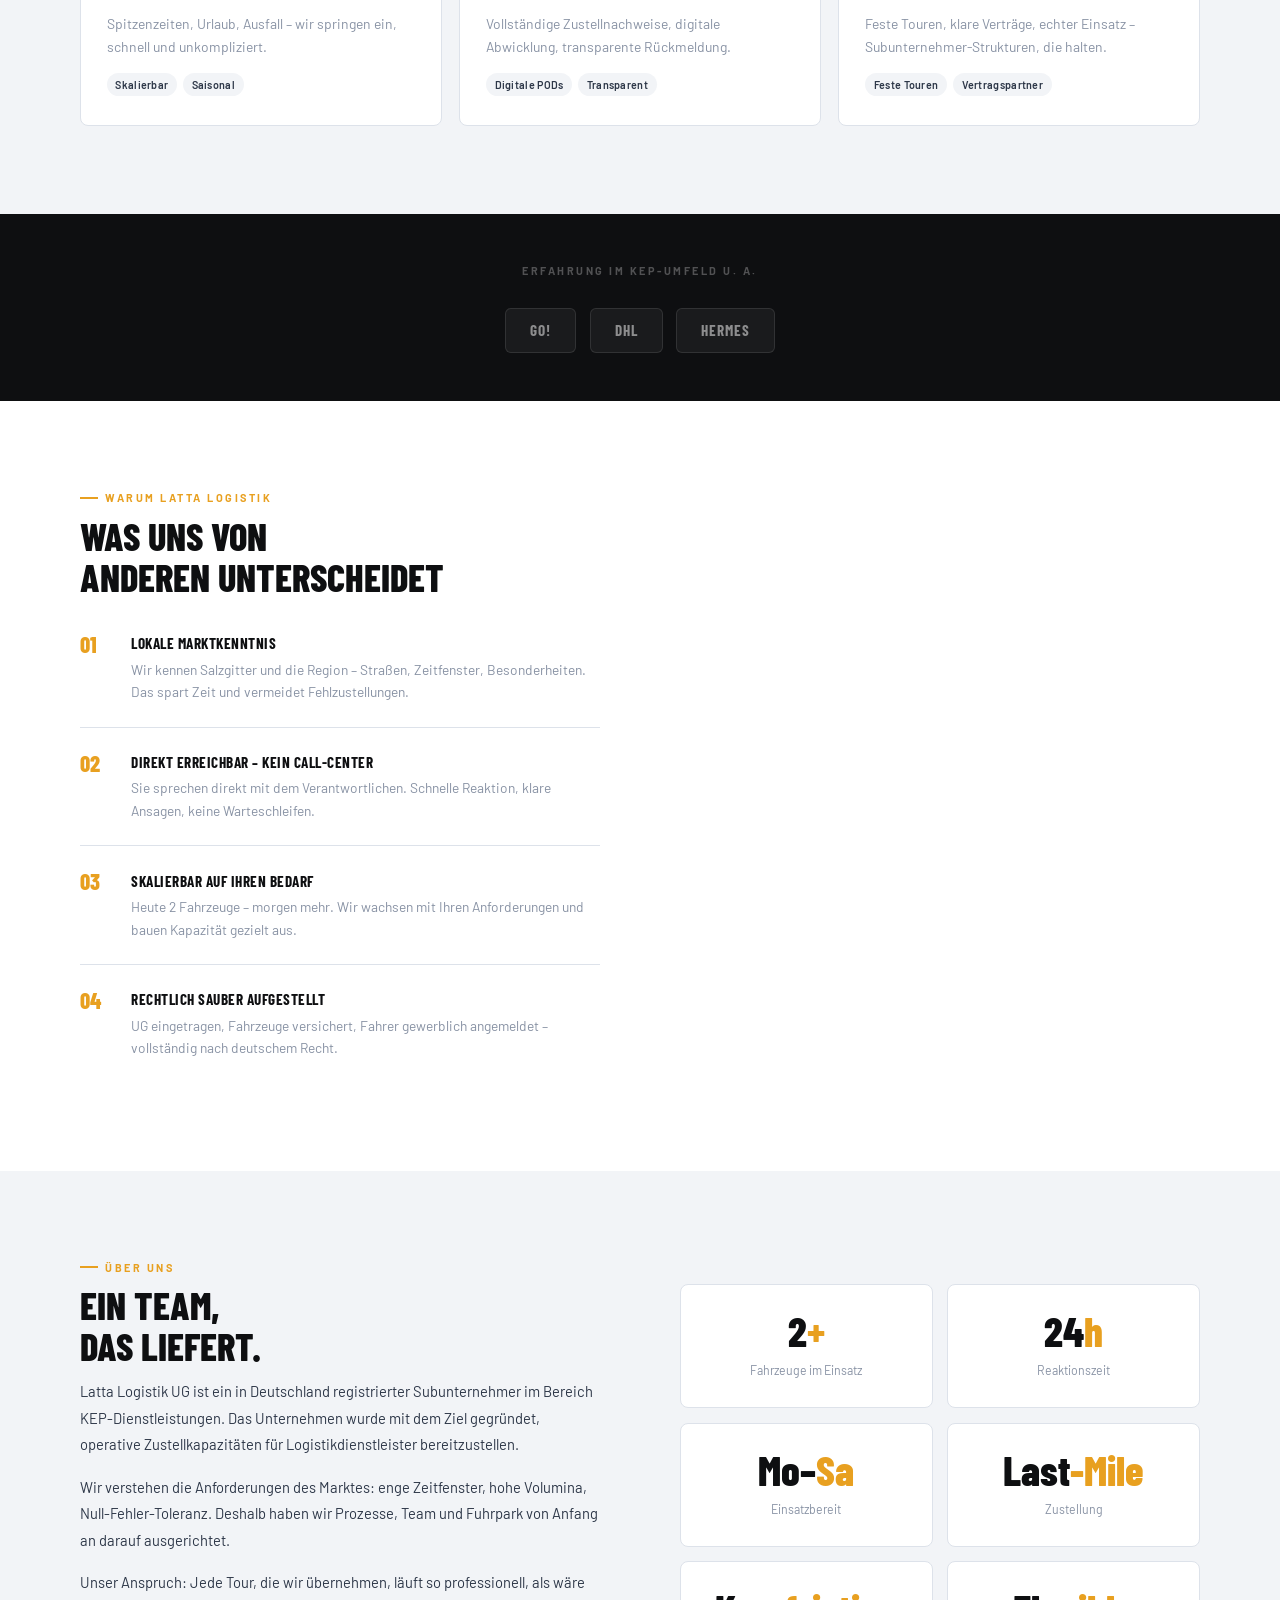
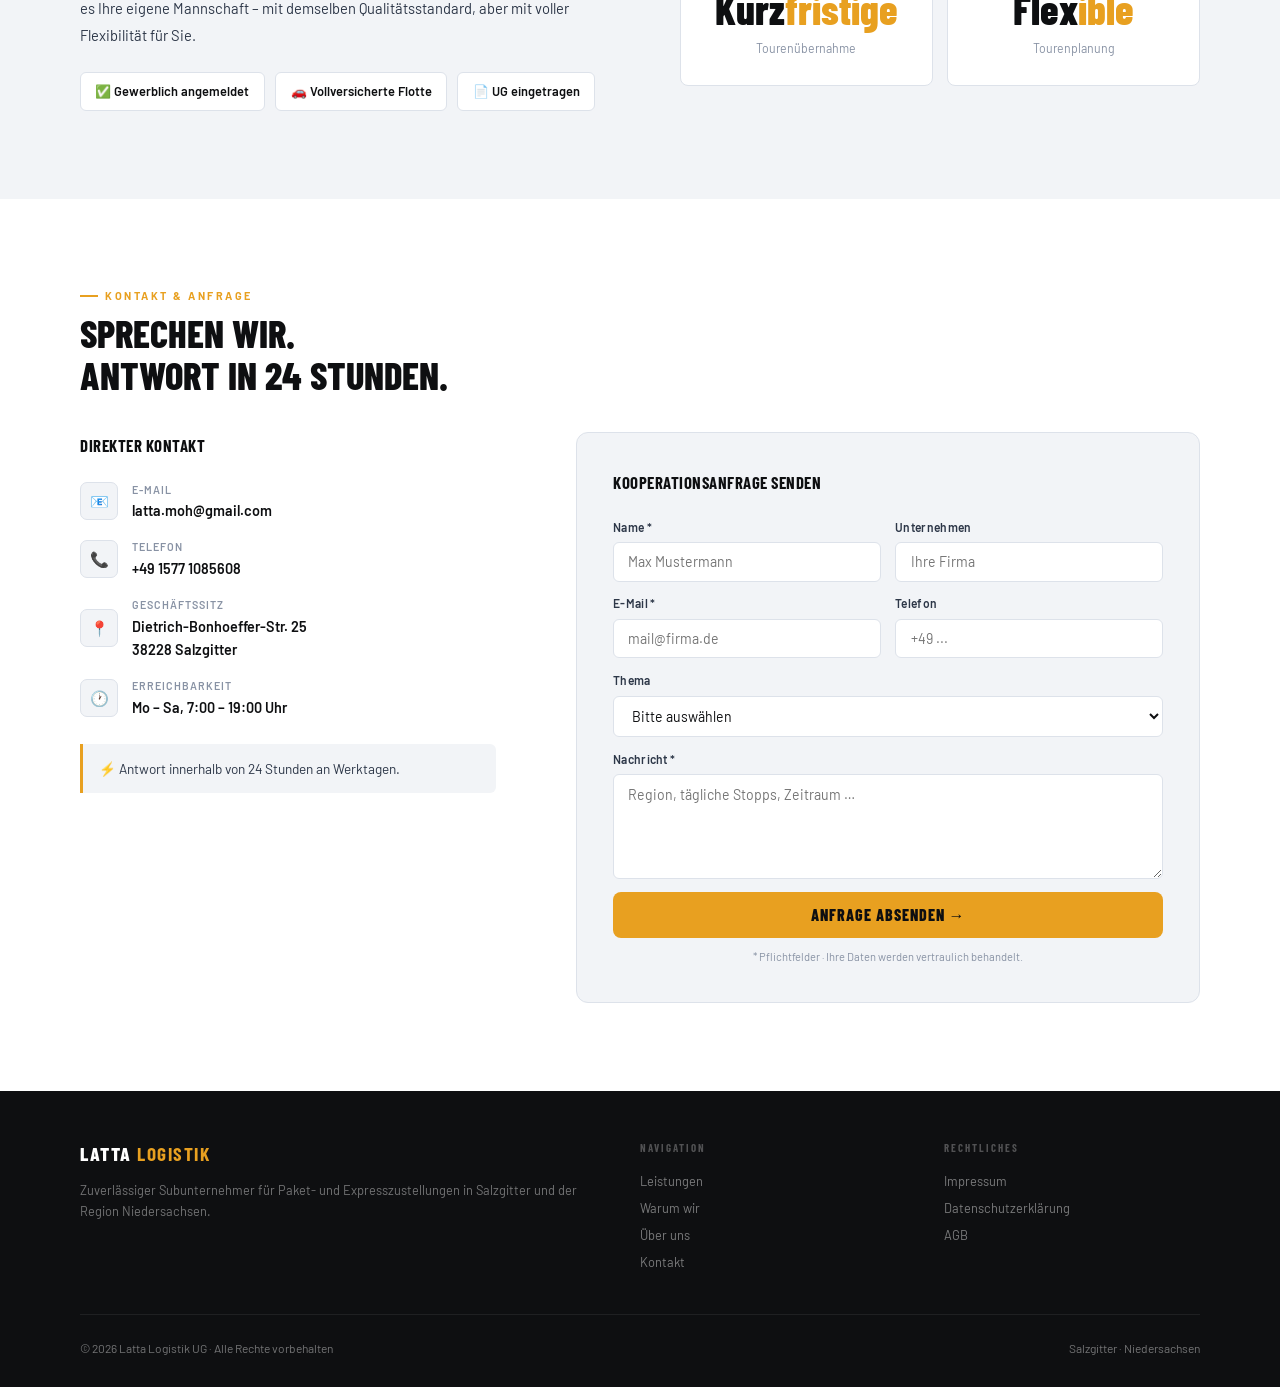
==== commit 51e35985: "Add files via upload" ====
--- a/index.html
+++ b/index.html
@@ -17,6 +17,7 @@
 
 <nav role="banner">
   <div class="n-logo">Latta <b>Logistik</b></div>
+  <button id="navToggle" aria-label="Menü öffnen" style="background:none; border:none; color:white; font-size:24px; cursor:pointer;">☰</button>
   <ul class="n-links">
     <li><a href="#leistungen">Leistungen</a></li>
     <li><a href="#vorteile">Warum wir</a></li>
--- a/styles.css
+++ b/styles.css
@@ -169,18 +169,69 @@
 [data-r="d2"]{transition-delay:.24s}
 
 /* RESPONSIVE DESIGN */
+/* Suche die @media(max-width:900px) Sektion und ergänze/ersetze: */
+
 @media(max-width:900px){
-  #hero{grid-template-columns:1fr}
-  .hero-right,#hero::after{display:none}
-  .hero-left{padding:8rem 6vw 5rem}
-  .svc-grid{grid-template-columns:1fr 1fr}
-  .adv-layout,.about-layout,.contact-layout{grid-template-columns:1fr}
-  .f-grid{grid-template-columns:1fr}
-  .n-links{display:none}
-}
-@media(max-width:560px){
-  .svc-grid,.f-row{grid-template-columns:1fr}
-  .num-grid{grid-template-columns:1fr 1fr}
+  nav { padding: 0 5vw; }
+  
+  /* Hamburger Button Stylen */
+  #navToggle {
+    display: block;
+    background: none;
+    border: none;
+    color: #fff;
+    font-size: 1.5rem;
+    cursor: pointer;
+    order: 2;
+  }
+
+  .n-links {
+    display: none; /* Standardmäßig ausblenden */
+    flex-direction: column;
+    position: absolute;
+    top: 62px;
+    left: 0;
+    right: 0;
+    background: rgba(14,15,17,.98);
+    padding: 1rem 0;
+    border-bottom: 1px solid var(--border);
+  }
+
+  .n-links.open {
+    display: flex; /* Einblenden wenn JS Klasse toggelt */
+  }
+
+  .n-links a {
+    line-height: 50px;
+    width: 100%;
+    text-align: center;
+  }
+  
+  .n-cta {
+    margin: 10px 5vw !important;
+    line-height: 40px !important;
+  }
+}
+@media(max-width:600px){
+  .hero-left {
+    padding: 6rem 5vw 3rem; /* Weniger Padding oben/unten */
+  }
+  
+  .h-title {
+    font-size: 1.8rem; /* Titel etwas kleiner für sehr schmale Handys */
+  }
+
+  .h-kpis {
+    flex-direction: column; /* Zahlen untereinander statt nebeneinander */
+    gap: 1rem;
+  }
+
+  .kpi, .kpi:not(:first-child):not(:last-child), .kpi:last-child {
+    padding: 0;
+    border-right: none;
+    border-bottom: 1px solid rgba(255,255,255,.07);
+    padding-bottom: 1rem;
+  }
 }
 
 
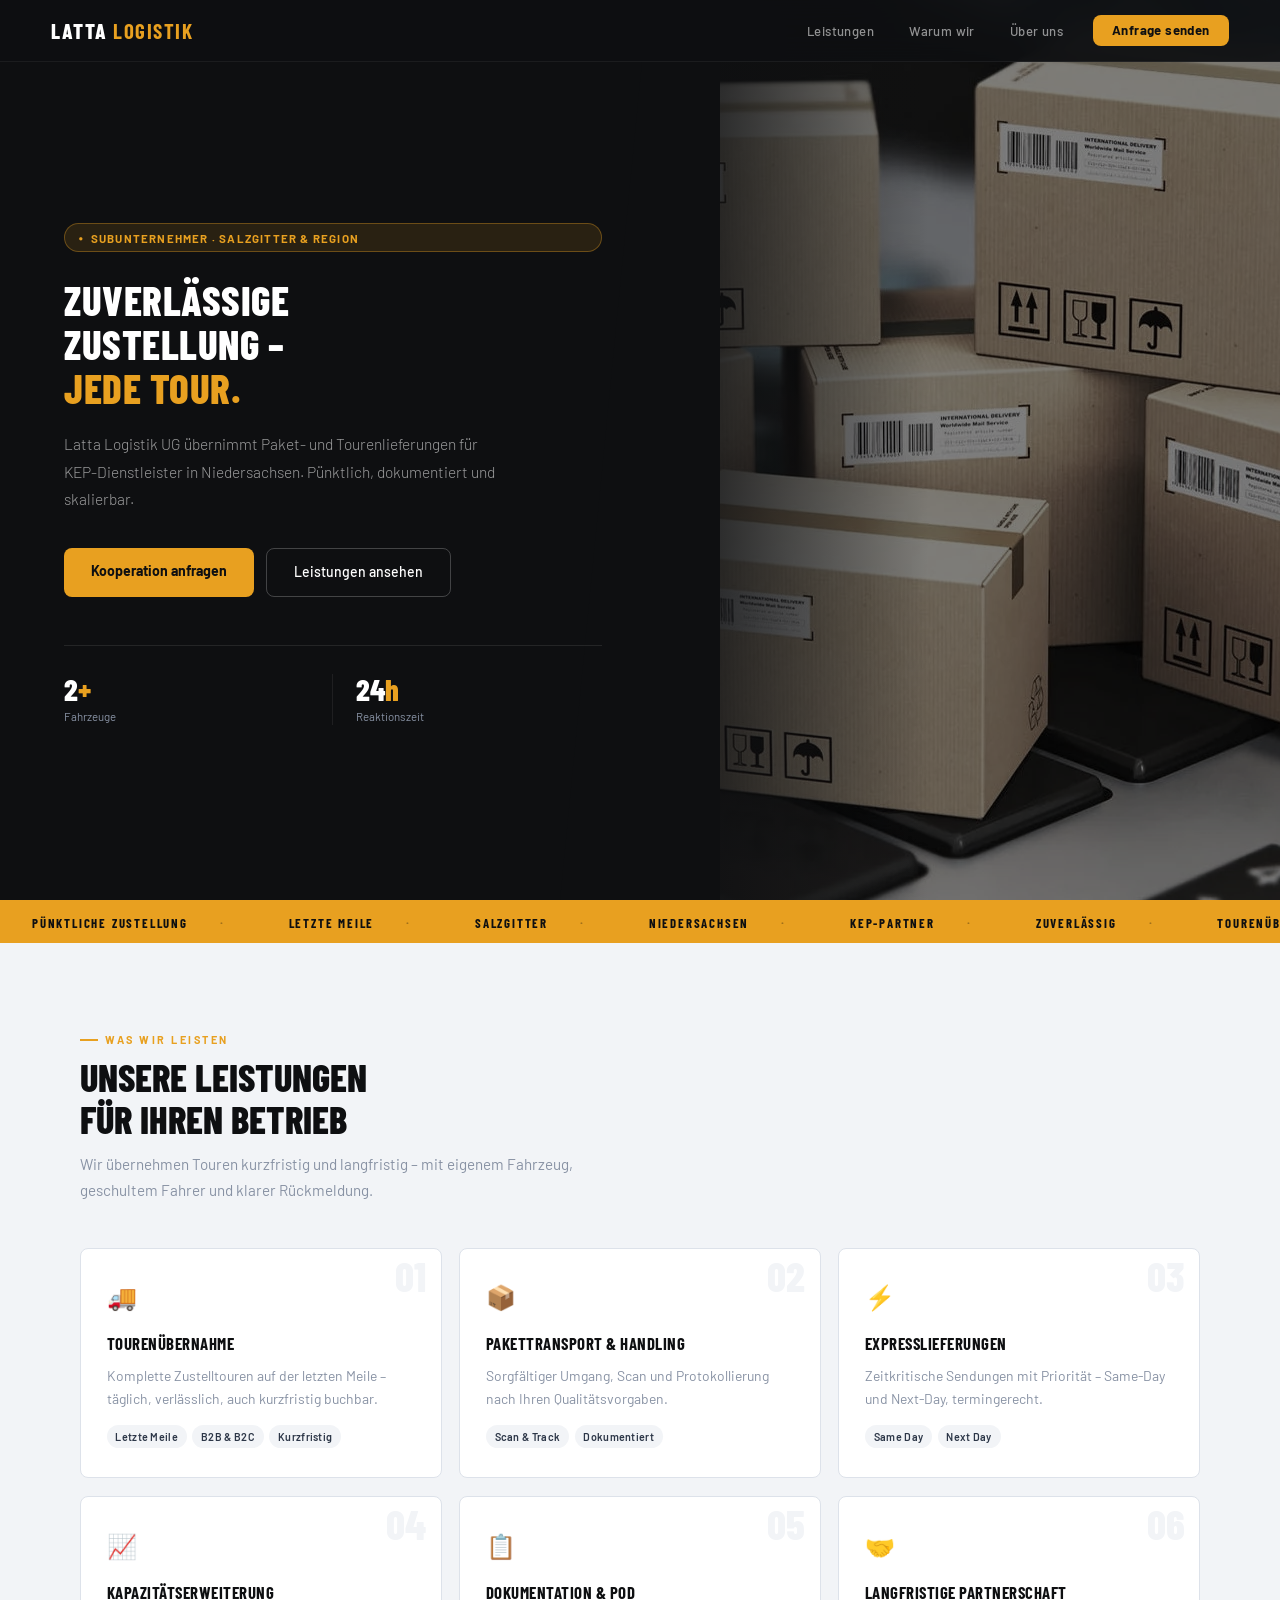
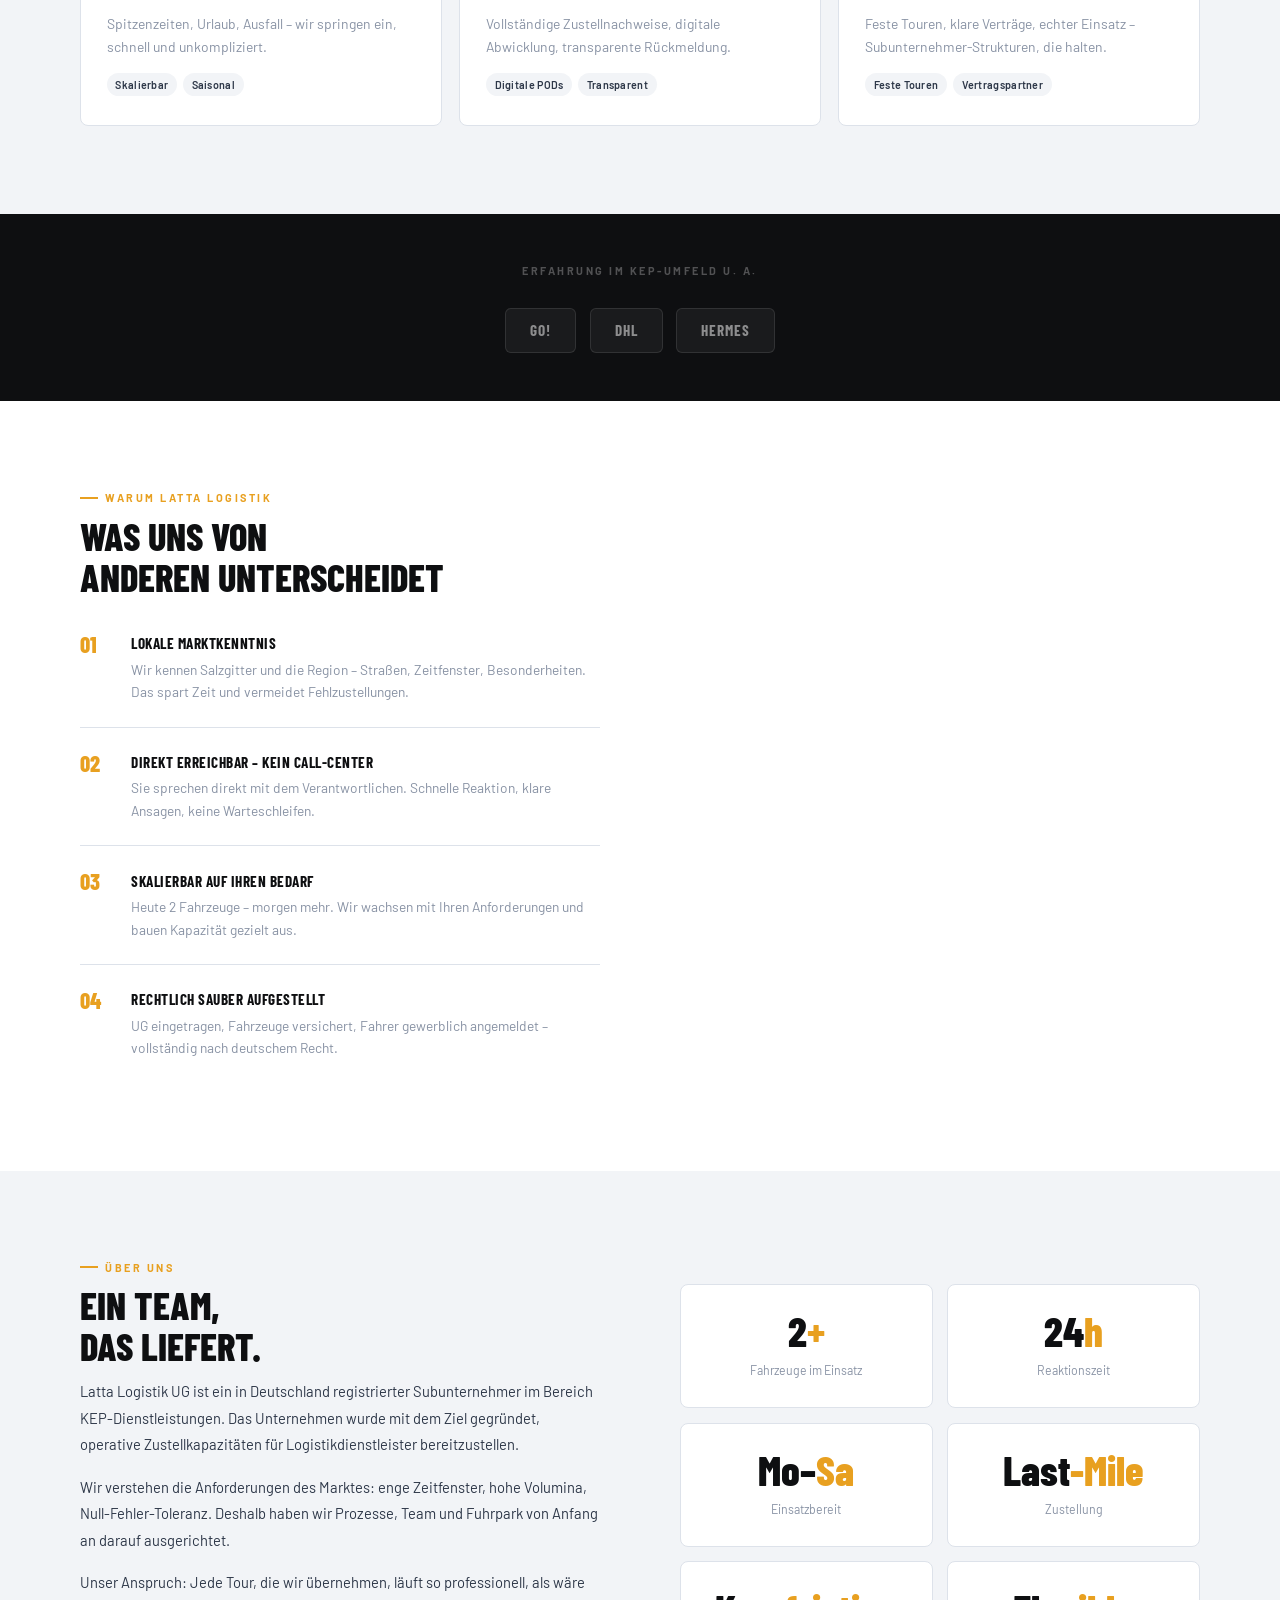
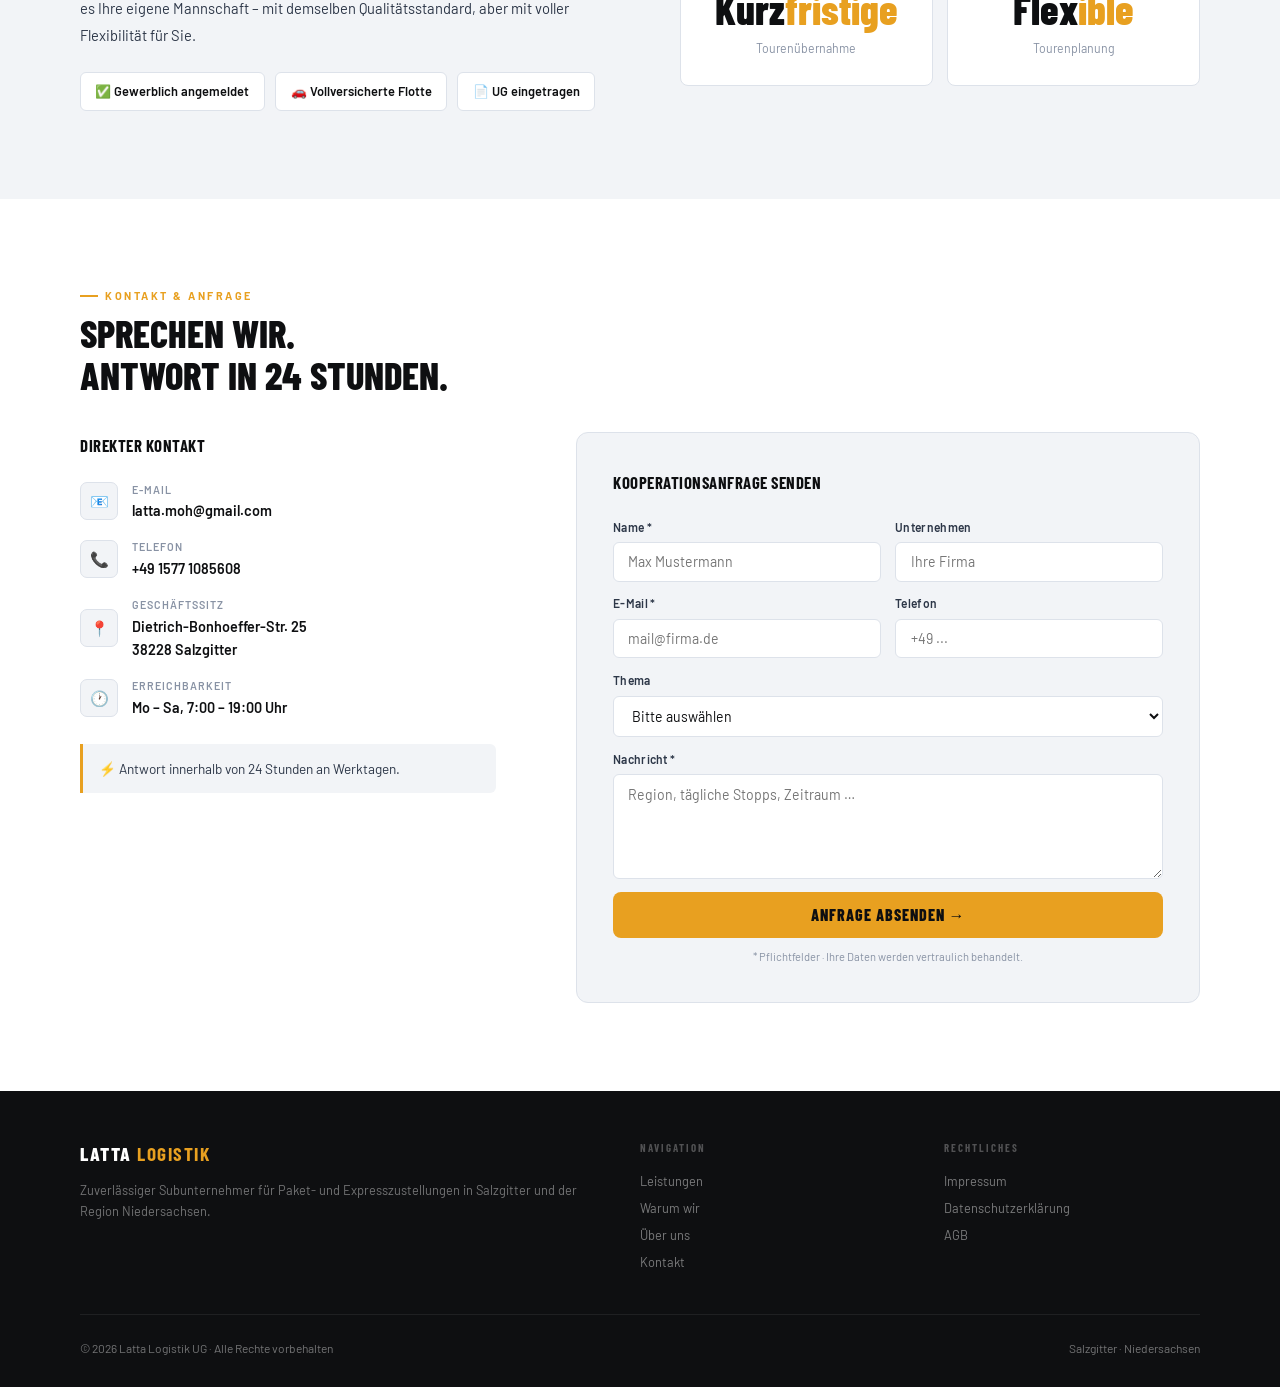
==== commit 047a1799: "Add files via upload" ====
--- a/index.html
+++ b/index.html
@@ -17,7 +17,6 @@
 
 <nav role="banner">
   <div class="n-logo">Latta <b>Logistik</b></div>
-  <button id="navToggle" aria-label="Menü öffnen" style="background:none; border:none; color:white; font-size:24px; cursor:pointer;">☰</button>
   <ul class="n-links">
     <li><a href="#leistungen">Leistungen</a></li>
     <li><a href="#vorteile">Warum wir</a></li>
@@ -312,4 +311,4 @@
 <script src="script.js"></script>
 
 </body>
-</html>
+</html>
--- a/styles.css
+++ b/styles.css
@@ -290,4 +290,4 @@
 /* verhindert seitliches Scrollen */
 html, body {
   overflow-x: hidden;
-}
+}
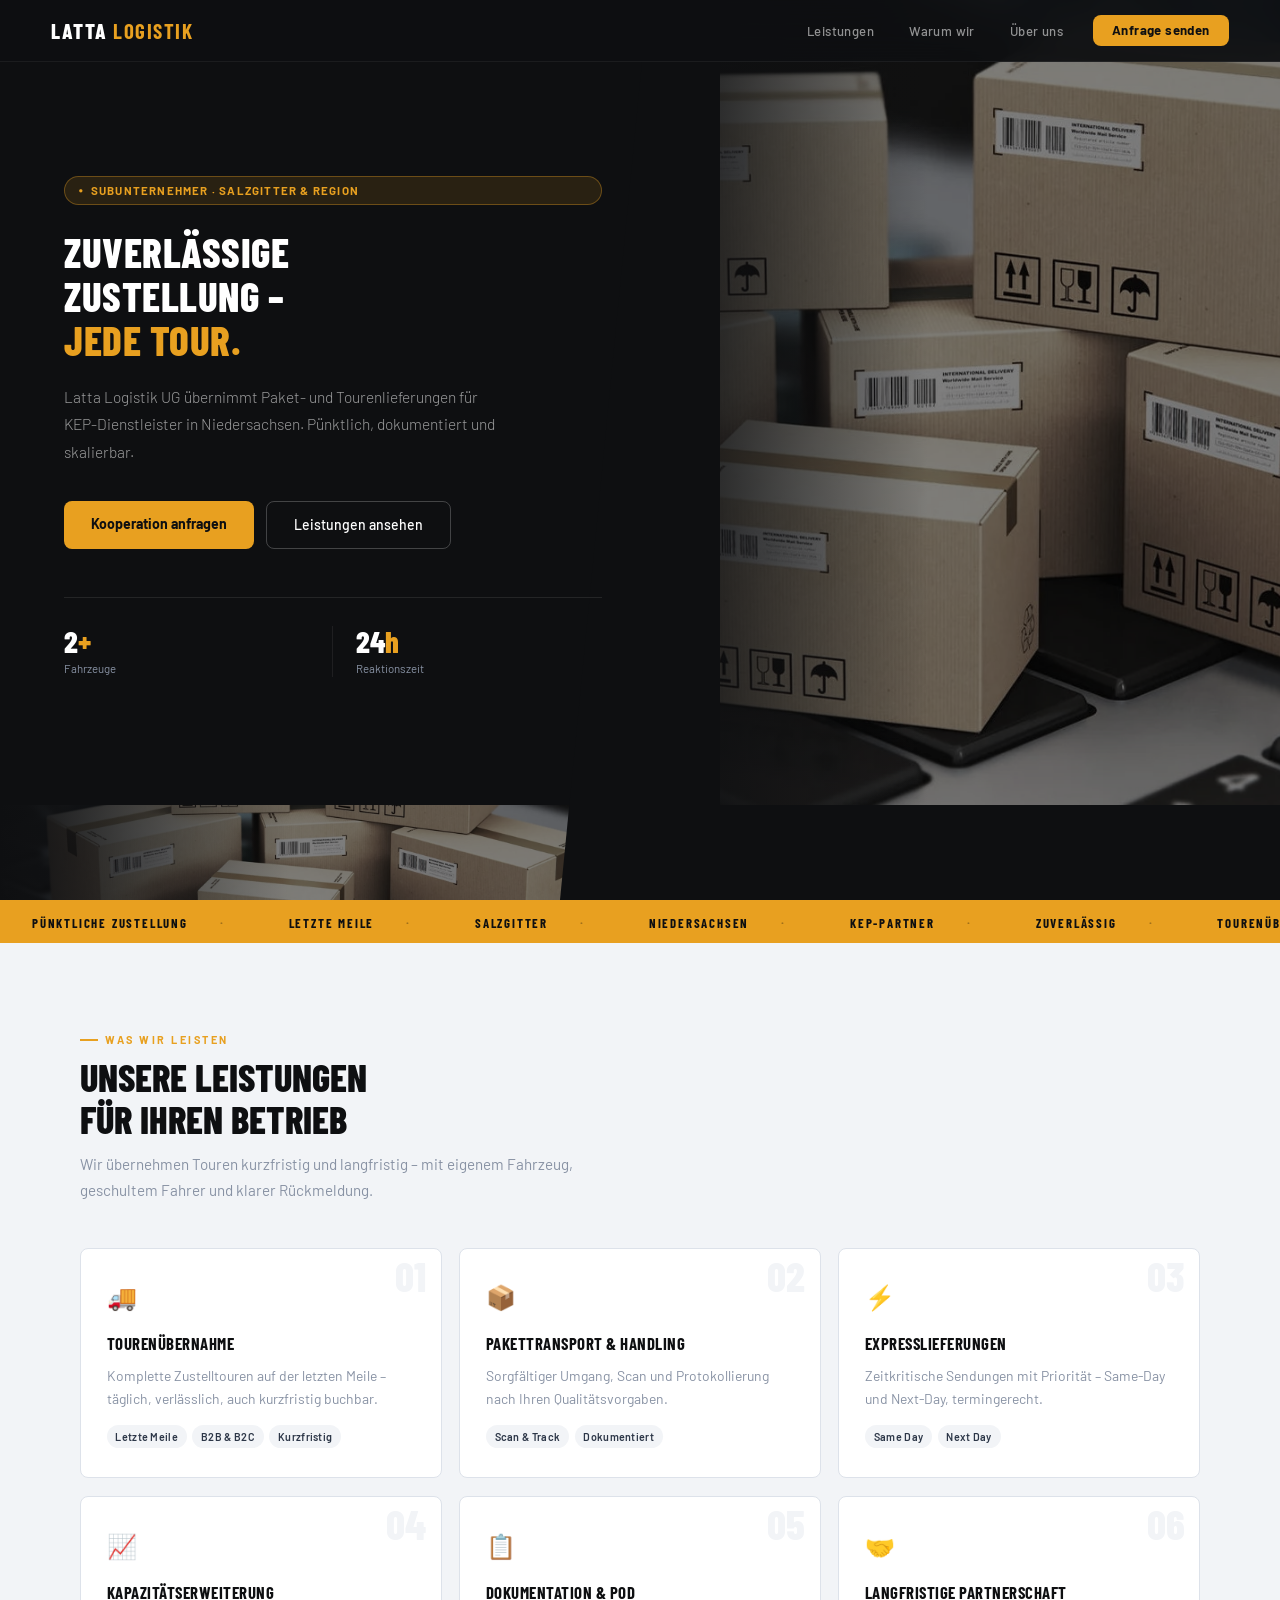
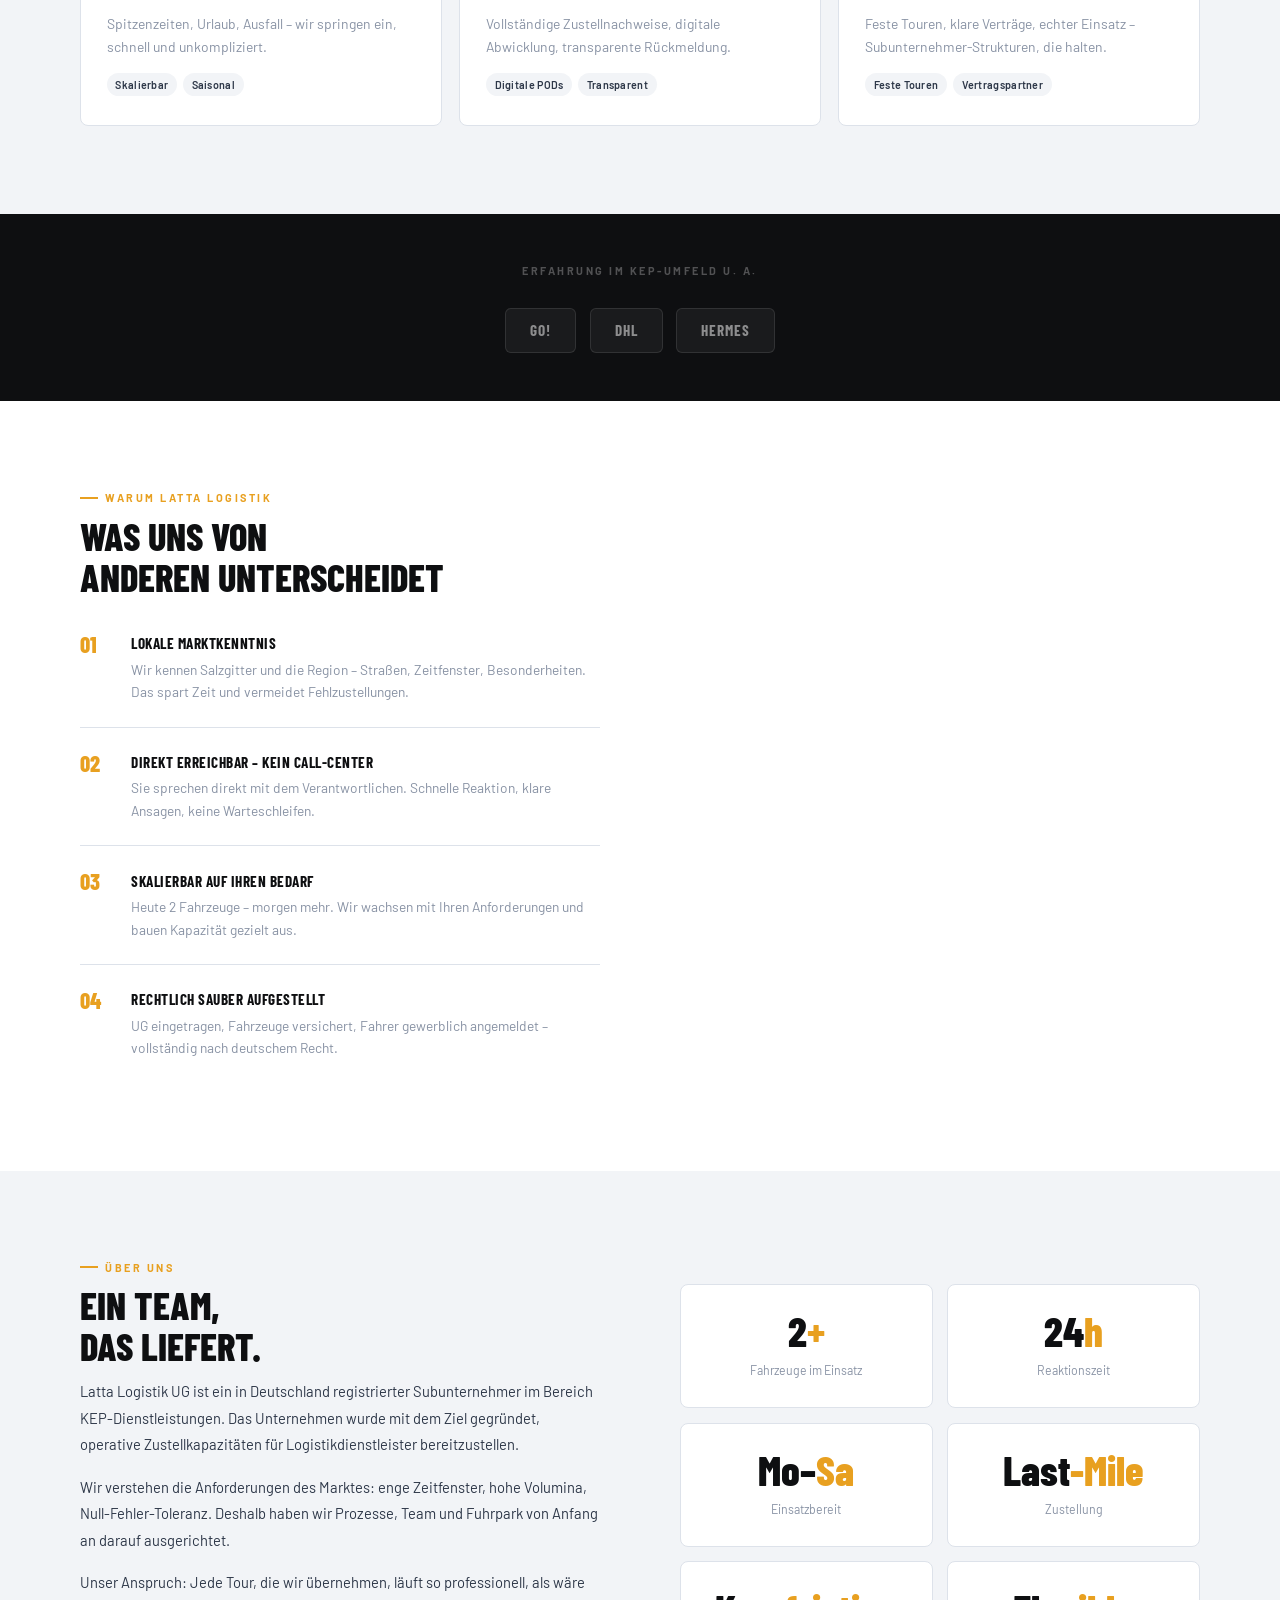
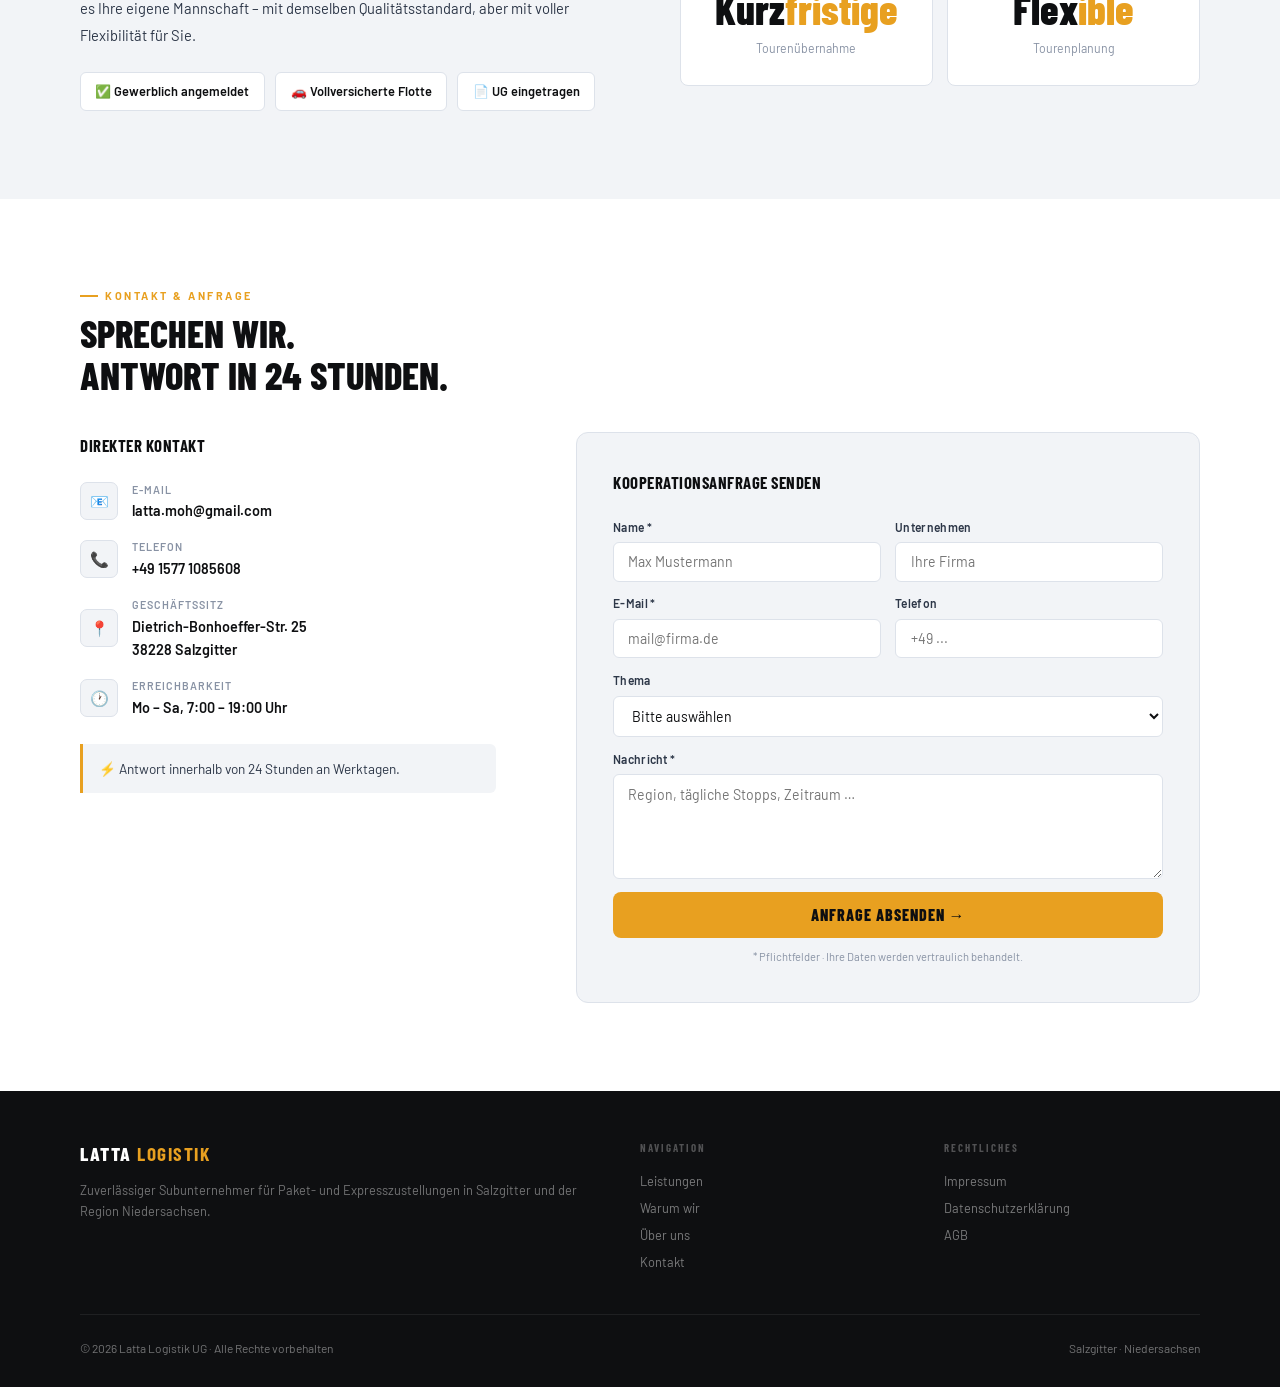
==== commit 2d634a4b: "Add files via upload" ====
--- a/index.html
+++ b/index.html
@@ -1,314 +1,320 @@
-<!DOCTYPE html>
-<html lang="de">
-<head>
-  <meta charset="UTF-8"/>
-  <meta name="viewport" content="width=device-width, initial-scale=1"/>
-  <title>Latta Logistik UG – Subunternehmer Logistik Salzgitter</title>
-  <meta name="description" content="Latta Logistik UG – Zuverlässiger Logistik-Subunternehmer in Salzgitter. Paket- und Tourenlieferungen für KEP-Dienstleister in Niedersachsen."/>
-  <meta name="keywords" content="Subunternehmer Logistik Salzgitter, KEP Subunternehmer Niedersachsen, Zustellpartner DHL GLS, Pakettransport Salzgitter"/>
-  
-  <link rel="preconnect" href="https://fonts.googleapis.com">
-  <link rel="preconnect" href="https://fonts.gstatic.com" crossorigin>
-  <link href="https://fonts.googleapis.com/css2?family=Barlow+Condensed:wght@500;600;700;800&family=Barlow:wght@300;400;500;600&display=swap" rel="stylesheet">
-  
-  <link rel="stylesheet" href="styles.css">
-</head>
-<body>
-
-<nav role="banner">
-  <div class="n-logo">Latta <b>Logistik</b></div>
-  <ul class="n-links">
-    <li><a href="#leistungen">Leistungen</a></li>
-    <li><a href="#vorteile">Warum wir</a></li>
-    <li><a href="#ueber-uns">Über uns</a></li>
-    <li><a href="#kontakt" class="n-cta">Anfrage senden</a></li>
-  </ul>
-</nav>
-
-<section id="hero">
-  <div class="hero-left">
-    <div class="h-pill">Subunternehmer · Salzgitter & Region</div>
-    <h1 class="h-title">Zuverlässige<br>Zustellung –<br><em>jede Tour.</em></h1>
-    <p class="h-sub">Latta Logistik UG übernimmt Paket- und Tourenlieferungen für KEP-Dienstleister in Niedersachsen. Pünktlich, dokumentiert und skalierbar.</p>
-    <div class="h-btns">
-      <a href="#kontakt" class="btn-a">Kooperation anfragen</a>
-      <a href="#leistungen" class="btn-b">Leistungen ansehen</a>
-    </div>
-    <div class="h-kpis">
-      <div class="kpi">
-        <div class="kpi-n">2<span>+</span></div>
-        <div class="kpi-l">Fahrzeuge</div>
-      </div>
-      <div class="kpi">
-        <div class="kpi-n">24<span>h</span></div>
-        <div class="kpi-l">Reaktionszeit</div>
-      </div>
-    </div>
-  </div>
-
-  <div class="hero-right" aria-hidden="true">
-    <div class="hero-right-bg"></div>
-    <div class="hero-svg-wrap">
-
-    </div>
-  </div>
-</section>
-
-<div class="ticker" aria-hidden="true">
-  <div class="ticker-inner">
-    <span>Pünktliche Zustellung</span><span>Letzte Meile</span><span>Salzgitter</span><span>Niedersachsen</span><span>KEP-Partner</span><span>Zuverlässig</span><span>Tourenübernahme</span><span>Paketlogistik</span><span>Subunternehmer</span>
-    <span>Pünktliche Zustellung</span><span>Letzte Meile</span><span>Salzgitter</span><span>Niedersachsen</span><span>KEP-Partner</span><span>Zuverlässig</span><span>Tourenübernahme</span><span>Paketlogistik</span><span>Subunternehmer</span>
-  </div>
-</div>
-
-<section id="leistungen" class="sec">
-  <div class="sec-inner">
-    <div class="eyebrow" data-r>Was wir leisten</div>
-    <h2 class="sec-h" data-r>Unsere Leistungen<br>für Ihren Betrieb</h2>
-    <p class="sec-p" data-r>Wir übernehmen Touren kurzfristig und langfristig – mit eigenem Fahrzeug, geschultem Fahrer und klarer Rückmeldung.</p>
-    <div class="svc-grid">
-      <article class="svc-card" data-r>
-        <div class="svc-num">01</div>
-        <div class="svc-icon">🚚</div>
-        <h3>Tourenübernahme</h3>
-        <p>Komplette Zustelltouren auf der letzten Meile – täglich, verlässlich, auch kurzfristig buchbar.</p>
-        <div class="svc-tags"><span class="tag">Letzte Meile</span><span class="tag">B2B &amp; B2C</span><span class="tag">Kurzfristig</span></div>
-      </article>
-      <article class="svc-card" data-r="d1">
-        <div class="svc-num">02</div>
-        <div class="svc-icon">📦</div>
-        <h3>Pakettransport &amp; Handling</h3>
-        <p>Sorgfältiger Umgang, Scan und Protokollierung nach Ihren Qualitätsvorgaben.</p>
-        <div class="svc-tags"><span class="tag">Scan &amp; Track</span><span class="tag">Dokumentiert</span></div>
-      </article>
-      <article class="svc-card" data-r="d2">
-        <div class="svc-num">03</div>
-        <div class="svc-icon">⚡</div>
-        <h3>Expresslieferungen</h3>
-        <p>Zeitkritische Sendungen mit Priorität – Same-Day und Next-Day, termingerecht.</p>
-        <div class="svc-tags"><span class="tag">Same Day</span><span class="tag">Next Day</span></div>
-      </article>
-      <article class="svc-card" data-r>
-        <div class="svc-num">04</div>
-        <div class="svc-icon">📈</div>
-        <h3>Kapazitätserweiterung</h3>
-        <p>Spitzenzeiten, Urlaub, Ausfall – wir springen ein, schnell und unkompliziert.</p>
-        <div class="svc-tags"><span class="tag">Skalierbar</span><span class="tag">Saisonal</span></div>
-      </article>
-      <article class="svc-card" data-r="d1">
-        <div class="svc-num">05</div>
-        <div class="svc-icon">📋</div>
-        <h3>Dokumentation &amp; POD</h3>
-        <p>Vollständige Zustellnachweise, digitale Abwicklung, transparente Rückmeldung.</p>
-        <div class="svc-tags"><span class="tag">Digitale PODs</span><span class="tag">Transparent</span></div>
-      </article>
-      <article class="svc-card" data-r="d2">
-        <div class="svc-num">06</div>
-        <div class="svc-icon">🤝</div>
-        <h3>Langfristige Partnerschaft</h3>
-        <p>Feste Touren, klare Verträge, echter Einsatz – Subunternehmer-Strukturen, die halten.</p>
-        <div class="svc-tags"><span class="tag">Feste Touren</span><span class="tag">Vertragspartner</span></div>
-      </article>
-    </div>
-  </div>
-</section>
-
-<div id="partner">
-  <p class="p-eyebrow">Erfahrung im KEP-Umfeld u. a. </p>
-  <div class="p-chips">
-    <div class="p-chip">GO!</div>
-    <div class="p-chip">DHL</div>
-    <div class="p-chip">Hermes</div>
-  </div>
-</div>
-
-<section id="vorteile" class="sec">
-  <div class="sec-inner">
-    <div class="adv-layout">
-      <div>
-        <div class="eyebrow" data-r>Warum Latta Logistik</div>
-        <h2 class="sec-h" data-r>Was uns von<br>anderen unterscheidet</h2>
-        <ul class="adv-list" data-r>
-          <li class="adv-row">
-            <div class="adv-num">01</div>
-            <div><h4>Lokale Marktkenntnis</h4><p>Wir kennen Salzgitter und die Region – Straßen, Zeitfenster, Besonderheiten. Das spart Zeit und vermeidet Fehlzustellungen.</p></div>
-          </li>
-          <li class="adv-row">
-            <div class="adv-num">02</div>
-            <div><h4>Direkt erreichbar – kein Call-Center</h4><p>Sie sprechen direkt mit dem Verantwortlichen. Schnelle Reaktion, klare Ansagen, keine Warteschleifen.</p></div>
-          </li>
-          <li class="adv-row">
-            <div class="adv-num">03</div>
-            <div><h4>Skalierbar auf Ihren Bedarf</h4><p>Heute 2 Fahrzeuge – morgen mehr. Wir wachsen mit Ihren Anforderungen und bauen Kapazität gezielt aus.</p></div>
-          </li>
-          <li class="adv-row">
-            <div class="adv-num">04</div>
-            <div><h4>Rechtlich sauber aufgestellt</h4><p>UG eingetragen, Fahrzeuge versichert, Fahrer gewerblich angemeldet – vollständig nach deutschem Recht.</p></div>
-          </li>
-        </ul>
-      </div>
-  <!-- ###auskommentiert
-     <div class="perf-panel" data-r>
-        <h4>Performance-Übersicht</h4>
-        <div class="p-stat">
-          <div class="p-row"><span class="p-label">Leistung: Last Mile Zustellung</span></div>
-          <div class="p-track"><div class="p-fill" data-w="100%"></div></div>
-        </div>
-        <div class="p-stat">
-          <div class="p-row"><span class="p-label">Einsatzgebiet: Region Niedersachsen</span></div>
-          <div class="p-track"><div class="p-fill" data-w="100%"></div></div>
-        </div>
-        <div class="p-stat">
-          <div class="p-row"><span class="p-label">Verfügbarkeit: Mo – Sa</span></div>
-          <div class="p-track"><div class="p-fill" data-w="100%"></div></div>
-        </div>
-        <div class="fleet-tags">
-          <span class="fleet-tag">🚐 Transporter</span>
-          <span class="fleet-tag">🚚 Kastenwagen</span>
-          <span class="fleet-tag">📱 GPS-Tracking</span>
-        </div>
-      </div>
-    </div>
-  </div> -->
-</section>
-
-<section id="ueber-uns" class="sec">
-  <div class="sec-inner">
-    <div class="about-layout">
-      <div class="about-text" data-r>
-        <div class="eyebrow">Über uns</div>
-        <h2 class="sec-h">Ein Team,<br>das liefert.</h2>
-        <p> Latta Logistik UG ist ein in Deutschland registrierter Subunternehmer im Bereich KEP-Dienstleistungen. Das Unternehmen wurde mit dem Ziel gegründet, operative Zustellkapazitäten für Logistikdienstleister bereitzustellen.</p>
-        <p>Wir verstehen die Anforderungen des Marktes: enge Zeitfenster, hohe Volumina, Null-Fehler-Toleranz. Deshalb haben wir Prozesse, Team und Fuhrpark von Anfang an darauf ausgerichtet.</p>
-        <p>Unser Anspruch: Jede Tour, die wir übernehmen, läuft so professionell, als wäre es Ihre eigene Mannschaft – mit demselben Qualitätsstandard, aber mit voller Flexibilität für Sie.</p>
-        <div class="cert-row">
-          <div class="cert">✅ Gewerblich angemeldet</div>
-          <div class="cert">🚗 Vollversicherte Flotte</div>
-          <div class="cert">📄 UG eingetragen</div>
-        </div>
-      </div>
-      <div class="num-grid" data-r>
-        <div class="num-card"><div class="big">2<em>+</em></div><small>Fahrzeuge im Einsatz</small></div>
-        <div class="num-card"><div class="big">24<em>h</em></div><small>Reaktionszeit</small></div>
-        <div class="num-card"><div class="big">Mo–<em>Sa</em></div><small>Einsatzbereit</small></div>
-        <div class="num-card"><div class="big">Last<em>-Mile</em></div><small> Zustellung</small></div>
-        <div class="num-card"><div class="big">Kurz<em>fristige</em></div><small> Tourenübernahme</small></div>
-        <div class="num-card"><div class="big">Flex<em>ible</em></div><small> Tourenplanung</small></div>
-        
-      </div>
-    </div>
-  </div>
-</section>
-
-<section id="kontakt" class="sec">
-  <div class="sec-inner">
-    <div class="eyebrow" data-r>Kontakt &amp; Anfrage</div>
-    <h2 class="sec-h" data-r>Sprechen wir.<br>Antwort in 24 Stunden.</h2>
-    <div class="contact-layout">
-      <div class="c-info" data-r>
-        <h3>Direkter Kontakt</h3>
-        <div class="c-row">
-          <div class="c-icon">📧</div>
-          <div><div class="c-label">E-Mail</div><div class="c-val"><a href="mailto:latta.moh@gmail.com">latta.moh@gmail.com</a></div></div>
-        </div>
-        <div class="c-row">
-          <div class="c-icon">📞</div>
-          <div><div class="c-label">Telefon</div><div class="c-val"><a href="tel:+4915771085608">+49 1577 1085608</a></div></div>
-        </div>
-        <div class="c-row">
-          <div class="c-icon">📍</div>
-          <div><div class="c-label">Geschäftssitz</div><div class="c-val">Dietrich-Bonhoeffer-Str. 25<br>38228 Salzgitter</div></div>
-        </div>
-        <div class="c-row">
-          <div class="c-icon">🕐</div>
-          <div><div class="c-label">Erreichbarkeit</div><div class="c-val">Mo – Sa, 7:00 – 19:00 Uhr</div></div>
-        </div>
-        <div class="c-promise">⚡ Antwort innerhalb von 24 Stunden an Werktagen.</div>
-      </div>
-
-<!-- ################### Anfragen bearbeiten ##################### -->
-<form id="contact-form" class="c-form"
-      action="https://formspree.io/f/xkokrdov"
-      method="POST"
-      novalidate data-r>
-
-  <h3>Kooperationsanfrage senden</h3>
-
-  <div class="f-row">
-    <div class="f-group">
-      <label for="name">Name *</label>
-      <input type="text" id="name" name="name" required placeholder="Max Mustermann" autocomplete="name"/>
-    </div>
-
-    <div class="f-group">
-      <label for="company">Unternehmen</label>
-      <input type="text" id="company" name="company" placeholder="Ihre Firma"/>
-    </div>
-  </div>
-
-  <div class="f-row">
-    <div class="f-group">
-      <label for="email">E-Mail *</label>
-      <input type="email" id="email" name="email" required placeholder="mail@firma.de" autocomplete="email"/>
-    </div>
-
-    <div class="f-group">
-      <label for="phone">Telefon</label>
-      <input type="tel" id="phone" name="phone" placeholder="+49 ..." autocomplete="tel"/>
-    </div>
-  </div>
-
-  <div class="f-group">
-    <label for="interest">Thema</label>
-    <select id="interest" name="interest">
-      <option value="">Bitte auswählen</option>
-      <option value="Subunternehmerschaft / Touren">Subunternehmerschaft / Touren</option>
-      <option value="Kapazitätserweiterung">Kapazitätserweiterung</option>
-      <option value="Sonstiges">Sonstiges</option>
-    </select>
-  </div>
-
-  <div class="f-group">
-    <label for="message">Nachricht *</label>
-    <textarea id="message" name="message" required placeholder="Region, tägliche Stopps, Zeitraum …"></textarea>
-  </div>
-
-  <button type="submit" class="f-submit">Anfrage absenden →</button>
-
-  <p class="f-note">* Pflichtfelder · Ihre Daten werden vertraulich behandelt.</p>
-</form>
-    </div>
-  </div>
-</section>
-
-<footer>
-  <div class="f-grid">
-    <div class="f-brand">
-      <div class="logo">Latta <b>Logistik</b></div>
-      <p>Zuverlässiger Subunternehmer für Paket- und Expresszustellungen in Salzgitter und der Region Niedersachsen.</p>
-    </div>
-    <div class="f-col">
-      <h5>Navigation</h5>
-      <a href="#leistungen">Leistungen</a>
-      <a href="#vorteile">Warum wir</a>
-      <a href="#ueber-uns">Über uns</a>
-      <a href="#kontakt">Kontakt</a>
-    </div>
-<div class="f-col">
-  <h5>Rechtliches</h5>
-
-  <a href="impressum.html">Impressum</a>
-  <a href="datenschutz.html">Datenschutzerklärung</a>
-  <a href="agb.html">AGB</a>
-</div>
-  </div>
-  <div class="f-bottom">
-    <p>© <span id="year"></span> Latta Logistik UG · Alle Rechte vorbehalten</p>
-    <p>Salzgitter · Niedersachsen</p>
-  </div>
-</footer>
-
-<script src="script.js"></script>
-
-</body>
+<!DOCTYPE html>
+<html lang="de">
+<head>
+  <meta charset="UTF-8"/>
+  <meta name="viewport" content="width=device-width, initial-scale=1"/>
+  <title>Latta Logistik UG – Subunternehmer Logistik Salzgitter</title>
+  <meta name="description" content="Latta Logistik UG – Zuverlässiger Logistik-Subunternehmer in Salzgitter. Paket- und Tourenlieferungen für KEP-Dienstleister in Niedersachsen."/>
+  <meta name="keywords" content="Subunternehmer Logistik Salzgitter, KEP Subunternehmer Niedersachsen, Zustellpartner DHL GLS, Pakettransport Salzgitter"/>
+  
+  <link rel="preconnect" href="https://fonts.googleapis.com">
+  <link rel="preconnect" href="https://fonts.gstatic.com" crossorigin>
+  <link href="https://fonts.googleapis.com/css2?family=Barlow+Condensed:wght@500;600;700;800&family=Barlow:wght@300;400;500;600&display=swap" rel="stylesheet">
+  
+  <link rel="stylesheet" href="styles.css">
+</head>
+<body>
+
+<nav role="banner">
+  <div class="n-logo">Latta <b>Logistik</b></div>
+  <button id="navToggle" aria-label="Menü öffnen">☰</button>
+  <ul class="n-links">
+    <li><a href="#leistungen">Leistungen</a></li>
+    <li><a href="#vorteile">Warum wir</a></li>
+    <li><a href="#ueber-uns">Über uns</a></li>
+    <li><a href="#kontakt" class="n-cta">Anfrage senden</a></li>
+  </ul>
+</nav>
+
+<section id="hero">
+  <div class="hero-left">
+    <div class="h-pill">Subunternehmer · Salzgitter & Region</div>
+    <h1 class="h-title">Zuverlässige<br>Zustellung –<br><em>jede Tour.</em></h1>
+    <p class="h-sub">Latta Logistik UG übernimmt Paket- und Tourenlieferungen für KEP-Dienstleister in Niedersachsen. Pünktlich, dokumentiert und skalierbar.</p>
+    <div class="h-btns">
+      <a href="#kontakt" class="btn-a">Kooperation anfragen</a>
+      <a href="#leistungen" class="btn-b">Leistungen ansehen</a>
+    </div>
+    <div class="h-kpis">
+      <div class="kpi">
+        <div class="kpi-n">2<span>+</span></div>
+        <div class="kpi-l">Fahrzeuge</div>
+      </div>
+      <div class="kpi">
+        <div class="kpi-n">24<span>h</span></div>
+        <div class="kpi-l">Reaktionszeit</div>
+      </div>
+    </div>
+  </div>
+
+  <div class="hero-right" aria-hidden="true">
+    <div class="hero-right-bg"></div>
+    <div class="hero-svg-wrap">
+
+    </div>
+  </div>
+
+  <div class="hero-right" aria-hidden="true">
+    <div class="hero-right-bg"></div>
+    <div class="hero-svg-wrap"></div>
+  </div>
+</section>
+
+<div class="ticker" aria-hidden="true">
+  <div class="ticker-inner">
+    <span>Pünktliche Zustellung</span><span>Letzte Meile</span><span>Salzgitter</span><span>Niedersachsen</span><span>KEP-Partner</span><span>Zuverlässig</span><span>Tourenübernahme</span><span>Paketlogistik</span><span>Subunternehmer</span>
+    <span>Pünktliche Zustellung</span><span>Letzte Meile</span><span>Salzgitter</span><span>Niedersachsen</span><span>KEP-Partner</span><span>Zuverlässig</span><span>Tourenübernahme</span><span>Paketlogistik</span><span>Subunternehmer</span>
+  </div>
+</div>
+
+<section id="leistungen" class="sec">
+  <div class="sec-inner">
+    <div class="eyebrow" data-r>Was wir leisten</div>
+    <h2 class="sec-h" data-r>Unsere Leistungen<br>für Ihren Betrieb</h2>
+    <p class="sec-p" data-r>Wir übernehmen Touren kurzfristig und langfristig – mit eigenem Fahrzeug, geschultem Fahrer und klarer Rückmeldung.</p>
+    <div class="svc-grid">
+      <article class="svc-card" data-r>
+        <div class="svc-num">01</div>
+        <div class="svc-icon">🚚</div>
+        <h3>Tourenübernahme</h3>
+        <p>Komplette Zustelltouren auf der letzten Meile – täglich, verlässlich, auch kurzfristig buchbar.</p>
+        <div class="svc-tags"><span class="tag">Letzte Meile</span><span class="tag">B2B &amp; B2C</span><span class="tag">Kurzfristig</span></div>
+      </article>
+      <article class="svc-card" data-r="d1">
+        <div class="svc-num">02</div>
+        <div class="svc-icon">📦</div>
+        <h3>Pakettransport &amp; Handling</h3>
+        <p>Sorgfältiger Umgang, Scan und Protokollierung nach Ihren Qualitätsvorgaben.</p>
+        <div class="svc-tags"><span class="tag">Scan &amp; Track</span><span class="tag">Dokumentiert</span></div>
+      </article>
+      <article class="svc-card" data-r="d2">
+        <div class="svc-num">03</div>
+        <div class="svc-icon">⚡</div>
+        <h3>Expresslieferungen</h3>
+        <p>Zeitkritische Sendungen mit Priorität – Same-Day und Next-Day, termingerecht.</p>
+        <div class="svc-tags"><span class="tag">Same Day</span><span class="tag">Next Day</span></div>
+      </article>
+      <article class="svc-card" data-r>
+        <div class="svc-num">04</div>
+        <div class="svc-icon">📈</div>
+        <h3>Kapazitätserweiterung</h3>
+        <p>Spitzenzeiten, Urlaub, Ausfall – wir springen ein, schnell und unkompliziert.</p>
+        <div class="svc-tags"><span class="tag">Skalierbar</span><span class="tag">Saisonal</span></div>
+      </article>
+      <article class="svc-card" data-r="d1">
+        <div class="svc-num">05</div>
+        <div class="svc-icon">📋</div>
+        <h3>Dokumentation &amp; POD</h3>
+        <p>Vollständige Zustellnachweise, digitale Abwicklung, transparente Rückmeldung.</p>
+        <div class="svc-tags"><span class="tag">Digitale PODs</span><span class="tag">Transparent</span></div>
+      </article>
+      <article class="svc-card" data-r="d2">
+        <div class="svc-num">06</div>
+        <div class="svc-icon">🤝</div>
+        <h3>Langfristige Partnerschaft</h3>
+        <p>Feste Touren, klare Verträge, echter Einsatz – Subunternehmer-Strukturen, die halten.</p>
+        <div class="svc-tags"><span class="tag">Feste Touren</span><span class="tag">Vertragspartner</span></div>
+      </article>
+    </div>
+  </div>
+</section>
+
+<div id="partner">
+  <p class="p-eyebrow">Erfahrung im KEP-Umfeld u. a. </p>
+  <div class="p-chips">
+    <div class="p-chip">GO!</div>
+    <div class="p-chip">DHL</div>
+    <div class="p-chip">Hermes</div>
+  </div>
+</div>
+
+<section id="vorteile" class="sec">
+  <div class="sec-inner">
+    <div class="adv-layout">
+      <div>
+        <div class="eyebrow" data-r>Warum Latta Logistik</div>
+        <h2 class="sec-h" data-r>Was uns von<br>anderen unterscheidet</h2>
+        <ul class="adv-list" data-r>
+          <li class="adv-row">
+            <div class="adv-num">01</div>
+            <div><h4>Lokale Marktkenntnis</h4><p>Wir kennen Salzgitter und die Region – Straßen, Zeitfenster, Besonderheiten. Das spart Zeit und vermeidet Fehlzustellungen.</p></div>
+          </li>
+          <li class="adv-row">
+            <div class="adv-num">02</div>
+            <div><h4>Direkt erreichbar – kein Call-Center</h4><p>Sie sprechen direkt mit dem Verantwortlichen. Schnelle Reaktion, klare Ansagen, keine Warteschleifen.</p></div>
+          </li>
+          <li class="adv-row">
+            <div class="adv-num">03</div>
+            <div><h4>Skalierbar auf Ihren Bedarf</h4><p>Heute 2 Fahrzeuge – morgen mehr. Wir wachsen mit Ihren Anforderungen und bauen Kapazität gezielt aus.</p></div>
+          </li>
+          <li class="adv-row">
+            <div class="adv-num">04</div>
+            <div><h4>Rechtlich sauber aufgestellt</h4><p>UG eingetragen, Fahrzeuge versichert, Fahrer gewerblich angemeldet – vollständig nach deutschem Recht.</p></div>
+          </li>
+        </ul>
+      </div>
+  <!-- ###auskommentiert
+     <div class="perf-panel" data-r>
+        <h4>Performance-Übersicht</h4>
+        <div class="p-stat">
+          <div class="p-row"><span class="p-label">Leistung: Last Mile Zustellung</span></div>
+          <div class="p-track"><div class="p-fill" data-w="100%"></div></div>
+        </div>
+        <div class="p-stat">
+          <div class="p-row"><span class="p-label">Einsatzgebiet: Region Niedersachsen</span></div>
+          <div class="p-track"><div class="p-fill" data-w="100%"></div></div>
+        </div>
+        <div class="p-stat">
+          <div class="p-row"><span class="p-label">Verfügbarkeit: Mo – Sa</span></div>
+          <div class="p-track"><div class="p-fill" data-w="100%"></div></div>
+        </div>
+        <div class="fleet-tags">
+          <span class="fleet-tag">🚐 Transporter</span>
+          <span class="fleet-tag">🚚 Kastenwagen</span>
+          <span class="fleet-tag">📱 GPS-Tracking</span>
+        </div>
+      </div>
+    </div>
+  </div> -->
+</section>
+
+<section id="ueber-uns" class="sec">
+  <div class="sec-inner">
+    <div class="about-layout">
+      <div class="about-text" data-r>
+        <div class="eyebrow">Über uns</div>
+        <h2 class="sec-h">Ein Team,<br>das liefert.</h2>
+        <p> Latta Logistik UG ist ein in Deutschland registrierter Subunternehmer im Bereich KEP-Dienstleistungen. Das Unternehmen wurde mit dem Ziel gegründet, operative Zustellkapazitäten für Logistikdienstleister bereitzustellen.</p>
+        <p>Wir verstehen die Anforderungen des Marktes: enge Zeitfenster, hohe Volumina, Null-Fehler-Toleranz. Deshalb haben wir Prozesse, Team und Fuhrpark von Anfang an darauf ausgerichtet.</p>
+        <p>Unser Anspruch: Jede Tour, die wir übernehmen, läuft so professionell, als wäre es Ihre eigene Mannschaft – mit demselben Qualitätsstandard, aber mit voller Flexibilität für Sie.</p>
+        <div class="cert-row">
+          <div class="cert">✅ Gewerblich angemeldet</div>
+          <div class="cert">🚗 Vollversicherte Flotte</div>
+          <div class="cert">📄 UG eingetragen</div>
+        </div>
+      </div>
+      <div class="num-grid" data-r>
+        <div class="num-card"><div class="big">2<em>+</em></div><small>Fahrzeuge im Einsatz</small></div>
+        <div class="num-card"><div class="big">24<em>h</em></div><small>Reaktionszeit</small></div>
+        <div class="num-card"><div class="big">Mo–<em>Sa</em></div><small>Einsatzbereit</small></div>
+        <div class="num-card"><div class="big">Last<em>-Mile</em></div><small> Zustellung</small></div>
+        <div class="num-card"><div class="big">Kurz<em>fristige</em></div><small> Tourenübernahme</small></div>
+        <div class="num-card"><div class="big">Flex<em>ible</em></div><small> Tourenplanung</small></div>
+        
+      </div>
+    </div>
+  </div>
+</section>
+
+<section id="kontakt" class="sec">
+  <div class="sec-inner">
+    <div class="eyebrow" data-r>Kontakt &amp; Anfrage</div>
+    <h2 class="sec-h" data-r>Sprechen wir.<br>Antwort in 24 Stunden.</h2>
+    <div class="contact-layout">
+      <div class="c-info" data-r>
+        <h3>Direkter Kontakt</h3>
+        <div class="c-row">
+          <div class="c-icon">📧</div>
+          <div><div class="c-label">E-Mail</div><div class="c-val"><a href="mailto:latta.moh@gmail.com">latta.moh@gmail.com</a></div></div>
+        </div>
+        <div class="c-row">
+          <div class="c-icon">📞</div>
+          <div><div class="c-label">Telefon</div><div class="c-val"><a href="tel:+4915771085608">+49 1577 1085608</a></div></div>
+        </div>
+        <div class="c-row">
+          <div class="c-icon">📍</div>
+          <div><div class="c-label">Geschäftssitz</div><div class="c-val">Dietrich-Bonhoeffer-Str. 25<br>38228 Salzgitter</div></div>
+        </div>
+        <div class="c-row">
+          <div class="c-icon">🕐</div>
+          <div><div class="c-label">Erreichbarkeit</div><div class="c-val">Mo – Sa, 7:00 – 19:00 Uhr</div></div>
+        </div>
+        <div class="c-promise">⚡ Antwort innerhalb von 24 Stunden an Werktagen.</div>
+      </div>
+
+<!-- ################### Anfragen bearbeiten ##################### -->
+<form id="contact-form" class="c-form"
+      action="https://formspree.io/f/xkokrdov"
+      method="POST"
+      novalidate data-r>
+
+  <h3>Kooperationsanfrage senden</h3>
+
+  <div class="f-row">
+    <div class="f-group">
+      <label for="name">Name *</label>
+      <input type="text" id="name" name="name" required placeholder="Max Mustermann" autocomplete="name"/>
+    </div>
+
+    <div class="f-group">
+      <label for="company">Unternehmen</label>
+      <input type="text" id="company" name="company" placeholder="Ihre Firma"/>
+    </div>
+  </div>
+
+  <div class="f-row">
+    <div class="f-group">
+      <label for="email">E-Mail *</label>
+      <input type="email" id="email" name="email" required placeholder="mail@firma.de" autocomplete="email"/>
+    </div>
+
+    <div class="f-group">
+      <label for="phone">Telefon</label>
+      <input type="tel" id="phone" name="phone" placeholder="+49 ..." autocomplete="tel"/>
+    </div>
+  </div>
+
+  <div class="f-group">
+    <label for="interest">Thema</label>
+    <select id="interest" name="interest">
+      <option value="">Bitte auswählen</option>
+      <option value="Subunternehmerschaft / Touren">Subunternehmerschaft / Touren</option>
+      <option value="Kapazitätserweiterung">Kapazitätserweiterung</option>
+      <option value="Sonstiges">Sonstiges</option>
+    </select>
+  </div>
+
+  <div class="f-group">
+    <label for="message">Nachricht *</label>
+    <textarea id="message" name="message" required placeholder="Region, tägliche Stopps, Zeitraum …"></textarea>
+  </div>
+
+  <button type="submit" class="f-submit">Anfrage absenden →</button>
+
+  <p class="f-note">* Pflichtfelder · Ihre Daten werden vertraulich behandelt.</p>
+</form>
+    </div>
+  </div>
+</section>
+
+<footer>
+  <div class="f-grid">
+    <div class="f-brand">
+      <div class="logo">Latta <b>Logistik</b></div>
+      <p>Zuverlässiger Subunternehmer für Paket- und Expresszustellungen in Salzgitter und der Region Niedersachsen.</p>
+    </div>
+    <div class="f-col">
+      <h5>Navigation</h5>
+      <a href="#leistungen">Leistungen</a>
+      <a href="#vorteile">Warum wir</a>
+      <a href="#ueber-uns">Über uns</a>
+      <a href="#kontakt">Kontakt</a>
+    </div>
+<div class="f-col">
+  <h5>Rechtliches</h5>
+
+  <a href="impressum.html">Impressum</a>
+  <a href="datenschutz.html">Datenschutzerklärung</a>
+  <a href="agb.html">AGB</a>
+</div>
+  </div>
+  <div class="f-bottom">
+    <p>© <span id="year"></span> Latta Logistik UG · Alle Rechte vorbehalten</p>
+    <p>Salzgitter · Niedersachsen</p>
+  </div>
+</footer>
+
+<script src="script.js"></script>
+
+</body>
 </html>
--- a/styles.css
+++ b/styles.css
@@ -1,293 +1,182 @@
-*,*::before,*::after{box-sizing:border-box;margin:0;padding:0}
-
-:root{
-  --ink:#0e0f11;--steel:#1c2333;--slate:#2d3748;--ash:#8892a4;
-  --silver:#c8d0dc;--fog:#f2f4f7;--white:#ffffff;
-  --amber:#e8a020;--amber2:#c88a10;--accent:#2a6ef5;
-  --border:#dde2ea;--r:8px;
-}
-
-html{scroll-behavior:smooth}
-body{font-family:'Barlow',sans-serif;color:var(--ink);background:var(--white);line-height:1.6;overflow-x:hidden}
-::-webkit-scrollbar{width:5px}
-::-webkit-scrollbar-thumb{background:var(--amber);border-radius:99px}
-
-/* NAVIGATION */
-nav{
-  position:fixed;top:0;left:0;right:0;z-index:200;height:62px;
-  display:flex;justify-content:space-between;align-items:center;
-  padding:0 4vw;
-  background:rgba(14,15,17,.94);backdrop-filter:blur(16px);
-  border-bottom:1px solid rgba(255,255,255,.06);
-}
-.n-logo{font-family:'Barlow Condensed',sans-serif;font-size:1.3rem;font-weight:800;letter-spacing:1.5px;color:#fff;text-transform:uppercase}
-.n-logo b{color:var(--amber)}
-.n-links{display:flex;gap:0;list-style:none}
-.n-links a{color:rgba(255,255,255,.55);text-decoration:none;font-size:.82rem;font-weight:500;letter-spacing:.4px;padding:0 1.1rem;line-height:62px;border-bottom:2px solid transparent;transition:color .2s,border-color .2s}
-.n-links a:hover{color:#fff;border-color:var(--amber)}
-.n-cta{background:var(--amber)!important;color:var(--ink)!important;padding:.45rem 1.2rem!important;line-height:62px!important;border-radius:var(--r);font-weight:700!important;border-bottom:none!important;margin-left:.75rem}
-.n-cta:hover{background:var(--amber2)!important}
-
-/* HERO SECTION */
-#hero{min-height:100vh;position:relative;display:grid;grid-template-columns:1fr 1fr;background:var(--ink);overflow:hidden}
-.hero-left{display:flex;flex-direction:column;justify-content:center;padding:8rem 3vw 5rem 5vw;position:relative;z-index:2}
-#hero::after{content:'';position:absolute;top:0;right:calc(50% - 80px);bottom:0;width:160px;background:var(--ink);clip-path:polygon(100% 0,100% 100%,0 100%,55% 0);z-index:1}
-.hero-right{position:relative;overflow:hidden}
-.hero-right-bg{position:absolute;inset:0;background-image:url('background.png');background-size:cover;background-position:center;filter:brightness(.5) saturate(.4)}
-.hero-right::before{content:'';position:absolute;inset:0;z-index:1;background:linear-gradient(90deg,var(--ink) 0%,transparent 45%)}
-.hero-svg-wrap{position:absolute;inset:0;z-index:2;display:flex;align-items:center;justify-content:center;padding:5rem 1rem 2rem}
-.hero-svg-wrap svg{width:100%;max-width:480px;height:auto;filter:drop-shadow(0 14px 44px rgba(0,0,0,.65))}
-
-.h-pill{display:inline-flex;align-items:center;gap:.4rem;background:rgba(232,160,32,.12);border:1px solid rgba(232,160,32,.35);color:var(--amber);padding:.28rem .85rem;border-radius:99px;font-size:.72rem;font-weight:700;letter-spacing:1.2px;text-transform:uppercase;margin-bottom:1.6rem}
-.h-pill::before{content:'●';font-size:.48rem;animation:blink 2s infinite}
-@keyframes blink{0%,100%{opacity:1}50%{opacity:.25}}
-
-.h-title{font-family:'Barlow Condensed',sans-serif;font-size:clamp(1.9rem,3.2vw,3rem);font-weight:800;line-height:1.07;color:#fff;text-transform:uppercase;letter-spacing:.5px;margin-bottom:1.3rem}
-.h-title em{font-style:normal;color:var(--amber)}
-.h-sub{font-size:.97rem;color:rgba(255,255,255,.58);max-width:440px;margin-bottom:2.2rem;font-weight:300;line-height:1.78}
-.h-btns{display:flex;gap:.7rem;flex-wrap:wrap;margin-bottom:3rem}
-.btn-a{background:var(--amber);color:var(--ink);padding:.75rem 1.7rem;border-radius:var(--r);font-weight:700;font-size:.88rem;text-decoration:none;transition:background .2s,transform .2s;display:inline-block}
-.btn-a:hover{background:var(--amber2);transform:translateY(-2px)}
-.btn-b{background:transparent;color:#fff;padding:.75rem 1.7rem;border-radius:var(--r);font-weight:500;font-size:.88rem;text-decoration:none;border:1.5px solid rgba(255,255,255,.22);transition:border-color .2s,transform .2s;display:inline-block}
-.btn-b:hover{border-color:#fff;transform:translateY(-2px)}
-
-.h-kpis{display:flex;gap:0;border-top:1px solid rgba(255,255,255,.09);padding-top:1.75rem}
-.kpi{flex:1;padding-right:1.4rem;border-right:1px solid rgba(255,255,255,.07)}
-.kpi:last-child{border-right:none;padding-right:0;padding-left:1.4rem}
-.kpi:not(:first-child):not(:last-child){padding-left:1.4rem}
-.kpi-n{font-family:'Barlow Condensed',sans-serif;font-size:1.9rem;font-weight:800;color:#fff;line-height:1}
-.kpi-n span{color:var(--amber)}
-.kpi-l{font-size:.72rem;color:var(--ash);margin-top:.15rem}
-
-/* TICKER */
-.ticker{background:var(--amber);overflow:hidden;padding:.55rem 0;white-space:nowrap}
-.ticker-inner{display:inline-block;animation:tick 30s linear infinite}
-@keyframes tick{from{transform:translateX(0)}to{transform:translateX(-50%)}}
-.ticker span{font-family:'Barlow Condensed',sans-serif;font-size:.8rem;font-weight:700;letter-spacing:1.8px;text-transform:uppercase;color:var(--ink);padding:0 2rem}
-.ticker span::after{content:'·';margin-left:2rem;opacity:.35}
-
-/* GENERAL SECTIONS */
-.sec{padding:5.5rem 4vw}
-.sec-inner{max-width:1120px;margin:0 auto}
-.eyebrow{font-size:.68rem;font-weight:700;letter-spacing:2.5px;text-transform:uppercase;color:var(--amber);margin-bottom:.55rem;display:flex;align-items:center;gap:.45rem}
-.eyebrow::before{content:'';width:18px;height:2px;background:var(--amber);display:inline-block}
-.sec-h{font-family:'Barlow Condensed',sans-serif;font-size:clamp(1.8rem,3vw,2.6rem);font-weight:800;text-transform:uppercase;color:var(--ink);line-height:1.08;margin-bottom:.65rem}
-.sec-p{font-size:.95rem;color:var(--ash);max-width:540px;line-height:1.75;margin-bottom:2.75rem}
-
-/* LEISTUNGEN CARDS */
-#leistungen{background:var(--fog)}
-.svc-grid{display:grid;grid-template-columns:repeat(3,1fr);gap:1.1rem}
-.svc-card{background:#fff;border-radius:var(--r);padding:1.85rem 1.6rem;border:1px solid var(--border);position:relative;overflow:hidden;transition:transform .25s,box-shadow .25s}
-.svc-card:hover{transform:translateY(-4px);box-shadow:0 10px 30px rgba(0,0,0,.08)}
-.svc-card::before{content:'';position:absolute;top:0;left:0;right:0;height:3px;background:var(--amber);transform:scaleX(0);transform-origin:left;transition:transform .3s}
-.svc-card:hover::before{transform:scaleX(1)}
-.svc-num{font-family:'Barlow Condensed',sans-serif;font-size:2.6rem;font-weight:800;color:var(--fog);position:absolute;top:.4rem;right:.9rem;line-height:1;user-select:none}
-.svc-icon{font-size:1.5rem;margin-bottom:.85rem}
-.svc-card h3{font-family:'Barlow Condensed',sans-serif;font-size:1.05rem;font-weight:700;text-transform:uppercase;letter-spacing:.5px;color:var(--ink);margin-bottom:.5rem}
-.svc-card p{font-size:.87rem;color:var(--ash);line-height:1.65}
-.svc-tags{display:flex;flex-wrap:wrap;gap:.35rem;margin-top:.85rem}
-.tag{background:var(--fog);color:var(--slate);font-size:.67rem;font-weight:600;padding:.18rem .55rem;border-radius:99px;letter-spacing:.3px}
-
-/* PARTNER */
-#partner{background:var(--ink);padding:3rem 4vw;text-align:center}
-.p-eyebrow{font-size:.68rem;font-weight:700;letter-spacing:2.5px;text-transform:uppercase;color:rgba(255,255,255,.28);margin-bottom:1.75rem}
-.p-chips{display:flex;justify-content:center;flex-wrap:wrap;gap:.85rem}
-.p-chip{background:rgba(255,255,255,.05);border:1px solid rgba(255,255,255,.1);color:rgba(255,255,255,.5);font-family:'Barlow Condensed',sans-serif;font-size:.95rem;font-weight:700;letter-spacing:1px;padding:.6rem 1.5rem;border-radius:6px;text-transform:uppercase;transition:background .2s,color .2s}
-.p-chip:hover{background:rgba(232,160,32,.12);color:var(--amber)}
-
-/* VORTEILE & PERFORMANCE */
-#vorteile{background:#fff}
-.adv-layout{display:grid;grid-template-columns:1fr 1fr;gap:5rem;align-items:start}
-.adv-list{list-style:none;margin-top:.5rem}
-.adv-row{display:flex;gap:1rem;align-items:flex-start;padding:1.4rem 0;border-bottom:1px solid var(--border)}
-.adv-row:last-child{border-bottom:none}
-.adv-num{font-family:'Barlow Condensed',sans-serif;font-size:1.4rem;font-weight:800;color:var(--amber);min-width:2.2rem;line-height:1;margin-top:.1rem}
-.adv-row h4{font-family:'Barlow Condensed',sans-serif;font-size:.95rem;font-weight:700;text-transform:uppercase;letter-spacing:.5px;color:var(--ink);margin-bottom:.2rem}
-.adv-row p{font-size:.86rem;color:var(--ash);line-height:1.65}
-.perf-panel{background:var(--steel);border-radius:12px;padding:2.25rem;position:sticky;top:5rem}
-.perf-panel h4{font-family:'Barlow Condensed',sans-serif;font-size:.68rem;font-weight:700;text-transform:uppercase;letter-spacing:2px;color:rgba(255,255,255,.35);margin-bottom:1.6rem}
-.p-stat{margin-bottom:1.35rem}
-.p-row{display:flex;justify-content:space-between;margin-bottom:.38rem}
-.p-label{font-size:.82rem;color:rgba(255,255,255,.55)}
-.p-val{font-family:'Barlow Condensed',sans-serif;font-size:.95rem;font-weight:700;color:#fff}
-.p-track{background:rgba(255,255,255,.08);border-radius:99px;height:5px;overflow:hidden}
-.p-fill{height:100%;border-radius:99px;background:linear-gradient(90deg,var(--accent),var(--amber));width:0;transition:width 1.3s ease-out}
-.fleet-tags{display:flex;gap:.5rem;flex-wrap:wrap;margin-top:1.75rem;padding-top:1.75rem;border-top:1px solid rgba(255,255,255,.08)}
-.fleet-tag{background:rgba(255,255,255,.06);border:1px solid rgba(255,255,255,.1);color:rgba(255,255,255,.65);font-size:.76rem;font-weight:600;padding:.35rem .8rem;border-radius:6px}
-
-/* ÜBER UNS */
-#ueber-uns{background:var(--fog)}
-.about-layout{display:grid;grid-template-columns:1fr 1fr;gap:5rem;align-items:center}
-.about-text p{font-size:.92rem;color:var(--slate);line-height:1.8;margin-bottom:1rem}
-.cert-row{display:flex;flex-wrap:wrap;gap:.65rem;margin-top:1.5rem}
-.cert{display:flex;align-items:center;gap:.45rem;background:#fff;border:1px solid var(--border);padding:.5rem .9rem;border-radius:6px;font-size:.8rem;font-weight:600;color:var(--ink)}
-.num-grid{display:grid;grid-template-columns:1fr 1fr;gap:.9rem}
-.num-card{background:#fff;border:1px solid var(--border);border-radius:var(--r);padding:1.6rem 1.35rem;text-align:center}
-.num-card .big{font-family:'Barlow Condensed',sans-serif;font-size:2.6rem;font-weight:800;color:var(--ink);line-height:1;margin-bottom:.25rem}
-.num-card .big em{color:var(--amber);font-style:normal}
-.num-card small{font-size:.77rem;color:var(--ash)}
-
-/* KONTAKT FORMULAR */
-#kontakt{background:#fff}
-.contact-layout{display:grid;grid-template-columns:1fr 1.5fr;gap:5rem;align-items:start;margin-top:2.25rem}
-.c-info h3{font-family:'Barlow Condensed',sans-serif;font-size:1.05rem;font-weight:700;text-transform:uppercase;letter-spacing:.5px;color:var(--ink);margin-bottom:1.35rem}
-.c-row{display:flex;gap:.85rem;align-items:center;margin-bottom:1rem}
-.c-icon{width:38px;height:38px;border-radius:7px;background:var(--fog);border:1px solid var(--border);display:flex;align-items:center;justify-content:center;font-size:.95rem;flex-shrink:0}
-.c-label{font-size:.67rem;text-transform:uppercase;letter-spacing:1px;color:var(--ash);font-weight:600;margin-bottom:.1rem}
-.c-val{font-size:.9rem;font-weight:600;color:var(--ink)}
-.c-val a{color:var(--ink);text-decoration:none}
-.c-val a:hover{color:var(--amber)}
-.c-promise{background:var(--fog);border-left:3px solid var(--amber);border-radius:0 6px 6px 0;padding:.85rem 1rem;margin-top:1.6rem;font-size:.85rem;color:var(--slate);line-height:1.6}
-.c-form{background:var(--fog);border:1px solid var(--border);border-radius:12px;padding:2.25rem}
-.c-form h3{font-family:'Barlow Condensed',sans-serif;font-size:1.05rem;font-weight:700;text-transform:uppercase;letter-spacing:.5px;color:var(--ink);margin-bottom:1.35rem}
-.f-row{display:grid;grid-template-columns:1fr 1fr;gap:.9rem}
-.f-group{display:flex;flex-direction:column;gap:.32rem;margin-bottom:.8rem}
-.f-group label{font-size:.75rem;font-weight:600;letter-spacing:.3px;color:var(--slate)}
-.f-group input,.f-group textarea,.f-group select{padding:.65rem .9rem;border-radius:6px;border:1.5px solid var(--border);font-size:.88rem;font-family:inherit;background:#fff;color:var(--ink);transition:border-color .2s}
-.f-group input:focus,.f-group textarea:focus,.f-group select:focus{border-color:var(--amber);outline:none}
-.f-group textarea{min-height:105px;resize:vertical}
-.f-submit{width:100%;padding:.8rem;border:none;border-radius:var(--r);background:var(--amber);color:var(--ink);font-family:'Barlow Condensed',sans-serif;font-size:1rem;font-weight:800;letter-spacing:1px;text-transform:uppercase;cursor:pointer;transition:background .2s,transform .2s}
-.f-submit:hover{background:var(--amber2);transform:translateY(-1px)}
-.f-note{font-size:.7rem;color:var(--ash);text-align:center;margin-top:.65rem}
-
-/* FOOTER */
-footer{background:var(--ink);color:rgba(255,255,255,.42);padding:3rem 4vw 1.75rem;font-size:.84rem}
-.f-grid{max-width:1120px;margin:0 auto;display:grid;grid-template-columns:2fr 1fr 1fr;gap:3rem;padding-bottom:2.25rem;border-bottom:1px solid rgba(255,255,255,.07);margin-bottom:1.5rem}
-.f-brand .logo{font-family:'Barlow Condensed',sans-serif;font-size:1.2rem;font-weight:800;letter-spacing:1.5px;text-transform:uppercase;color:#fff;margin-bottom:.65rem}
-.f-brand .logo b{color:var(--amber)}
-.f-brand p{font-size:.8rem;line-height:1.65}
-.f-col h5{font-family:'Barlow Condensed',sans-serif;font-size:.68rem;font-weight:700;letter-spacing:2px;text-transform:uppercase;color:rgba(255,255,255,.28);margin-bottom:.9rem}
-.f-col a{display:block;color:rgba(255,255,255,.45);text-decoration:none;margin-bottom:.4rem;font-size:.8rem;transition:color .2s}
-.f-col a:hover{color:var(--amber)}
-.f-col p{font-size:.77rem;line-height:1.65;margin-top:.4rem}
-.f-bottom{max-width:1120px;margin:0 auto;display:flex;justify-content:space-between;align-items:center;flex-wrap:wrap;gap:.5rem;font-size:.75rem}
-
-/* REVEAL ANIMATIONS */
-[data-r]{opacity:0;transform:translateY(22px);transition:opacity .65s ease,transform .65s ease}
-[data-r].on{opacity:1;transform:none}
-[data-r="d1"]{transition-delay:.12s}
-[data-r="d2"]{transition-delay:.24s}
-
-/* RESPONSIVE DESIGN */
-/* Suche die @media(max-width:900px) Sektion und ergänze/ersetze: */
-
-@media(max-width:900px){
-  nav { padding: 0 5vw; }
-  
-  /* Hamburger Button Stylen */
-  #navToggle {
-    display: block;
-    background: none;
-    border: none;
-    color: #fff;
-    font-size: 1.5rem;
-    cursor: pointer;
-    order: 2;
-  }
-
-  .n-links {
-    display: none; /* Standardmäßig ausblenden */
-    flex-direction: column;
-    position: absolute;
-    top: 62px;
-    left: 0;
-    right: 0;
-    background: rgba(14,15,17,.98);
-    padding: 1rem 0;
-    border-bottom: 1px solid var(--border);
-  }
-
-  .n-links.open {
-    display: flex; /* Einblenden wenn JS Klasse toggelt */
-  }
-
-  .n-links a {
-    line-height: 50px;
-    width: 100%;
-    text-align: center;
-  }
-  
-  .n-cta {
-    margin: 10px 5vw !important;
-    line-height: 40px !important;
-  }
-}
-@media(max-width:600px){
-  .hero-left {
-    padding: 6rem 5vw 3rem; /* Weniger Padding oben/unten */
-  }
-  
-  .h-title {
-    font-size: 1.8rem; /* Titel etwas kleiner für sehr schmale Handys */
-  }
-
-  .h-kpis {
-    flex-direction: column; /* Zahlen untereinander statt nebeneinander */
-    gap: 1rem;
-  }
-
-  .kpi, .kpi:not(:first-child):not(:last-child), .kpi:last-child {
-    padding: 0;
-    border-right: none;
-    border-bottom: 1px solid rgba(255,255,255,.07);
-    padding-bottom: 1rem;
-  }
-}
-
-
-header#home {
-  position: relative;
-  min-height: 100vh;
-  display: flex;
-  flex-direction: column;
-  justify-content: center;
-  align-items: center;
-
-  background-image: url('background.png');
-  background-repeat: no-repeat;
-  background-position: center center;
-  background-size: cover;
-  background: (0, 0, 0, 0.3);
-
-  color: white;
-  text-align: center;
-  padding: 0 1rem;
-}
-
-/* dunkles Overlay für Lesbarkeit (Standard Logistik-Look) */
-header#home::before {
-  content: "";
-  position: absolute;
-  inset: 0;
-  background: rgba(0, 0, 0, 0.45); /* Stärke hier ändern */
-  z-index: 1;
-}
-
-header#home > * {
-  position: relative;
-  z-index: 2;
-}
-/* Einstellungen für Rechliche Seiten wie AGB, Datenschutz, Impressum */
-.legal-page {
-  max-width: 900px;
-  margin: 100px auto;
-  padding: 20px;
-  line-height: 1.6;
-}
-
-.legal-page h1 {
-  margin-bottom: 20px;
-}
-
-.legal-page h2 {
-  margin-top: 30px;
-}
-/* verhindert Layout-Brüche */
-* {
-  box-sizing: border-box;
-}
-
-/* verhindert seitliches Scrollen */
-html, body {
-  overflow-x: hidden;
-}+*,*::before,*::after{box-sizing:border-box;margin:0;padding:0}
+:root{--ink:#0e0f11;--steel:#1c2333;--slate:#2d3748;--ash:#8892a4;--silver:#c8d0dc;--fog:#f2f4f7;--white:#ffffff;--amber:#e8a020;--amber2:#c88a10;--accent:#2a6ef5;--border:#dde2ea;--r:8px}
+html{scroll-behavior:smooth}
+body{font-family:'Barlow',sans-serif;color:var(--ink);background:var(--white);line-height:1.6;overflow-x:hidden}
+::-webkit-scrollbar{width:5px}
+::-webkit-scrollbar-thumb{background:var(--amber);border-radius:99px}
+
+/* NAV */
+nav{position:fixed;top:0;left:0;right:0;z-index:200;height:62px;display:flex;justify-content:space-between;align-items:center;padding:0 4vw;background:rgba(14,15,17,.94);backdrop-filter:blur(16px);border-bottom:1px solid rgba(255,255,255,.06)}
+.n-logo{font-family:'Barlow Condensed',sans-serif;font-size:1.3rem;font-weight:800;letter-spacing:1.5px;color:#fff;text-transform:uppercase}
+.n-logo b{color:var(--amber)}
+#navToggle{display:none;background:none;border:none;color:#fff;font-size:1.5rem;cursor:pointer;padding:0 .5rem}
+.n-links{display:flex;gap:0;list-style:none}
+.n-links a{color:rgba(255,255,255,.55);text-decoration:none;font-size:.82rem;font-weight:500;letter-spacing:.4px;padding:0 1.1rem;line-height:62px;border-bottom:2px solid transparent;transition:color .2s,border-color .2s}
+.n-links a:hover{color:#fff;border-color:var(--amber)}
+.n-cta{background:var(--amber)!important;color:var(--ink)!important;padding:.45rem 1.2rem!important;line-height:62px!important;border-radius:var(--r);font-weight:700!important;border-bottom:none!important;margin-left:.75rem}
+.n-cta:hover{background:var(--amber2)!important}
+
+/* HERO - desktop unchanged */
+#hero{min-height:100vh;position:relative;display:grid;grid-template-columns:1fr 1fr;background:var(--ink);overflow:hidden}
+.hero-left{display:flex;flex-direction:column;justify-content:center;padding:8rem 3vw 5rem 5vw;position:relative;z-index:2}
+#hero::after{content:'';position:absolute;top:0;right:calc(50% - 80px);bottom:0;width:160px;background:var(--ink);clip-path:polygon(100% 0,100% 100%,0 100%,55% 0);z-index:1}
+.hero-right{position:relative;overflow:hidden}
+.hero-right-bg{position:absolute;inset:0;background-image:url('background.png');background-size:cover;background-position:center;filter:brightness(.5) saturate(.4)}
+.hero-right::before{content:'';position:absolute;inset:0;z-index:1;background:linear-gradient(90deg,var(--ink) 0%,transparent 45%)}
+.hero-svg-wrap{position:absolute;inset:0;z-index:2;display:flex;align-items:center;justify-content:center;padding:5rem 1rem 2rem}
+.hero-svg-wrap svg{width:100%;max-width:480px;height:auto;filter:drop-shadow(0 14px 44px rgba(0,0,0,.65))}
+
+.h-pill{display:inline-flex;align-items:center;gap:.4rem;background:rgba(232,160,32,.12);border:1px solid rgba(232,160,32,.35);color:var(--amber);padding:.28rem .85rem;border-radius:99px;font-size:.72rem;font-weight:700;letter-spacing:1.2px;text-transform:uppercase;margin-bottom:1.6rem}
+.h-pill::before{content:'●';font-size:.48rem;animation:blink 2s infinite}
+@keyframes blink{0%,100%{opacity:1}50%{opacity:.25}}
+.h-title{font-family:'Barlow Condensed',sans-serif;font-size:clamp(1.9rem,3.2vw,3rem);font-weight:800;line-height:1.07;color:#fff;text-transform:uppercase;letter-spacing:.5px;margin-bottom:1.3rem}
+.h-title em{font-style:normal;color:var(--amber)}
+.h-sub{font-size:.97rem;color:rgba(255,255,255,.58);max-width:440px;margin-bottom:2.2rem;font-weight:300;line-height:1.78}
+.h-btns{display:flex;gap:.7rem;flex-wrap:wrap;margin-bottom:3rem}
+.btn-a{background:var(--amber);color:var(--ink);padding:.75rem 1.7rem;border-radius:var(--r);font-weight:700;font-size:.88rem;text-decoration:none;transition:background .2s,transform .2s;display:inline-block}
+.btn-a:hover{background:var(--amber2);transform:translateY(-2px)}
+.btn-b{background:transparent;color:#fff;padding:.75rem 1.7rem;border-radius:var(--r);font-weight:500;font-size:.88rem;text-decoration:none;border:1.5px solid rgba(255,255,255,.22);transition:border-color .2s,transform .2s;display:inline-block}
+.btn-b:hover{border-color:#fff;transform:translateY(-2px)}
+.h-kpis{display:flex;gap:0;border-top:1px solid rgba(255,255,255,.09);padding-top:1.75rem}
+.kpi{flex:1;padding-right:1.4rem;border-right:1px solid rgba(255,255,255,.07)}
+.kpi:last-child{border-right:none;padding-right:0;padding-left:1.4rem}
+.kpi:not(:first-child):not(:last-child){padding-left:1.4rem}
+.kpi-n{font-family:'Barlow Condensed',sans-serif;font-size:1.9rem;font-weight:800;color:#fff;line-height:1}
+.kpi-n span{color:var(--amber)}
+.kpi-l{font-size:.72rem;color:var(--ash);margin-top:.15rem}
+
+/* TICKER */
+.ticker{background:var(--amber);overflow:hidden;padding:.55rem 0;white-space:nowrap}
+.ticker-inner{display:inline-block;animation:tick 30s linear infinite}
+@keyframes tick{from{transform:translateX(0)}to{transform:translateX(-50%)}}
+.ticker span{font-family:'Barlow Condensed',sans-serif;font-size:.8rem;font-weight:700;letter-spacing:1.8px;text-transform:uppercase;color:var(--ink);padding:0 2rem}
+.ticker span::after{content:'·';margin-left:2rem;opacity:.35}
+
+/* SECTIONS */
+.sec{padding:5.5rem 4vw}
+.sec-inner{max-width:1120px;margin:0 auto}
+.eyebrow{font-size:.68rem;font-weight:700;letter-spacing:2.5px;text-transform:uppercase;color:var(--amber);margin-bottom:.55rem;display:flex;align-items:center;gap:.45rem}
+.eyebrow::before{content:'';width:18px;height:2px;background:var(--amber);display:inline-block}
+.sec-h{font-family:'Barlow Condensed',sans-serif;font-size:clamp(1.8rem,3vw,2.6rem);font-weight:800;text-transform:uppercase;color:var(--ink);line-height:1.08;margin-bottom:.65rem}
+.sec-p{font-size:.95rem;color:var(--ash);max-width:540px;line-height:1.75;margin-bottom:2.75rem}
+
+/* LEISTUNGEN */
+#leistungen{background:var(--fog)}
+.svc-grid{display:grid;grid-template-columns:repeat(3,1fr);gap:1.1rem}
+.svc-card{background:#fff;border-radius:var(--r);padding:1.85rem 1.6rem;border:1px solid var(--border);position:relative;overflow:hidden;transition:transform .25s,box-shadow .25s}
+.svc-card:hover{transform:translateY(-4px);box-shadow:0 10px 30px rgba(0,0,0,.08)}
+.svc-card::before{content:'';position:absolute;top:0;left:0;right:0;height:3px;background:var(--amber);transform:scaleX(0);transform-origin:left;transition:transform .3s}
+.svc-card:hover::before{transform:scaleX(1)}
+.svc-num{font-family:'Barlow Condensed',sans-serif;font-size:2.6rem;font-weight:800;color:var(--fog);position:absolute;top:.4rem;right:.9rem;line-height:1;user-select:none}
+.svc-icon{font-size:1.5rem;margin-bottom:.85rem}
+.svc-card h3{font-family:'Barlow Condensed',sans-serif;font-size:1.05rem;font-weight:700;text-transform:uppercase;letter-spacing:.5px;color:var(--ink);margin-bottom:.5rem}
+.svc-card p{font-size:.87rem;color:var(--ash);line-height:1.65}
+.svc-tags{display:flex;flex-wrap:wrap;gap:.35rem;margin-top:.85rem}
+.tag{background:var(--fog);color:var(--slate);font-size:.67rem;font-weight:600;padding:.18rem .55rem;border-radius:99px;letter-spacing:.3px}
+
+/* PARTNER */
+#partner{background:var(--ink);padding:3rem 4vw;text-align:center}
+.p-eyebrow{font-size:.68rem;font-weight:700;letter-spacing:2.5px;text-transform:uppercase;color:rgba(255,255,255,.28);margin-bottom:1.75rem}
+.p-chips{display:flex;justify-content:center;flex-wrap:wrap;gap:.85rem}
+.p-chip{background:rgba(255,255,255,.05);border:1px solid rgba(255,255,255,.1);color:rgba(255,255,255,.5);font-family:'Barlow Condensed',sans-serif;font-size:.95rem;font-weight:700;letter-spacing:1px;padding:.6rem 1.5rem;border-radius:6px;text-transform:uppercase;transition:background .2s,color .2s}
+.p-chip:hover{background:rgba(232,160,32,.12);color:var(--amber)}
+
+/* VORTEILE */
+#vorteile{background:#fff}
+.adv-layout{display:grid;grid-template-columns:1fr 1fr;gap:5rem;align-items:start}
+.adv-list{list-style:none;margin-top:.5rem}
+.adv-row{display:flex;gap:1rem;align-items:flex-start;padding:1.4rem 0;border-bottom:1px solid var(--border)}
+.adv-row:last-child{border-bottom:none}
+.adv-num{font-family:'Barlow Condensed',sans-serif;font-size:1.4rem;font-weight:800;color:var(--amber);min-width:2.2rem;line-height:1;margin-top:.1rem}
+.adv-row h4{font-family:'Barlow Condensed',sans-serif;font-size:.95rem;font-weight:700;text-transform:uppercase;letter-spacing:.5px;color:var(--ink);margin-bottom:.2rem}
+.adv-row p{font-size:.86rem;color:var(--ash);line-height:1.65}
+
+/* ÜBER UNS */
+#ueber-uns{background:var(--fog)}
+.about-layout{display:grid;grid-template-columns:1fr 1fr;gap:5rem;align-items:center}
+.about-text p{font-size:.92rem;color:var(--slate);line-height:1.8;margin-bottom:1rem}
+.cert-row{display:flex;flex-wrap:wrap;gap:.65rem;margin-top:1.5rem}
+.cert{display:flex;align-items:center;gap:.45rem;background:#fff;border:1px solid var(--border);padding:.5rem .9rem;border-radius:6px;font-size:.8rem;font-weight:600;color:var(--ink)}
+.num-grid{display:grid;grid-template-columns:1fr 1fr;gap:.9rem}
+.num-card{background:#fff;border:1px solid var(--border);border-radius:var(--r);padding:1.6rem 1.35rem;text-align:center}
+.num-card .big{font-family:'Barlow Condensed',sans-serif;font-size:2.6rem;font-weight:800;color:var(--ink);line-height:1;margin-bottom:.25rem}
+.num-card .big em{color:var(--amber);font-style:normal}
+.num-card small{font-size:.77rem;color:var(--ash)}
+
+/* KONTAKT */
+#kontakt{background:#fff}
+.contact-layout{display:grid;grid-template-columns:1fr 1.5fr;gap:5rem;align-items:start;margin-top:2.25rem}
+.c-info h3{font-family:'Barlow Condensed',sans-serif;font-size:1.05rem;font-weight:700;text-transform:uppercase;letter-spacing:.5px;color:var(--ink);margin-bottom:1.35rem}
+.c-row{display:flex;gap:.85rem;align-items:center;margin-bottom:1rem}
+.c-icon{width:38px;height:38px;border-radius:7px;background:var(--fog);border:1px solid var(--border);display:flex;align-items:center;justify-content:center;font-size:.95rem;flex-shrink:0}
+.c-label{font-size:.67rem;text-transform:uppercase;letter-spacing:1px;color:var(--ash);font-weight:600;margin-bottom:.1rem}
+.c-val{font-size:.9rem;font-weight:600;color:var(--ink)}
+.c-val a{color:var(--ink);text-decoration:none}
+.c-val a:hover{color:var(--amber)}
+.c-promise{background:var(--fog);border-left:3px solid var(--amber);border-radius:0 6px 6px 0;padding:.85rem 1rem;margin-top:1.6rem;font-size:.85rem;color:var(--slate);line-height:1.6}
+.c-form{background:var(--fog);border:1px solid var(--border);border-radius:12px;padding:2.25rem}
+.c-form h3{font-family:'Barlow Condensed',sans-serif;font-size:1.05rem;font-weight:700;text-transform:uppercase;letter-spacing:.5px;color:var(--ink);margin-bottom:1.35rem}
+.f-row{display:grid;grid-template-columns:1fr 1fr;gap:.9rem}
+.f-group{display:flex;flex-direction:column;gap:.32rem;margin-bottom:.8rem}
+.f-group label{font-size:.75rem;font-weight:600;letter-spacing:.3px;color:var(--slate)}
+.f-group input,.f-group textarea,.f-group select{padding:.65rem .9rem;border-radius:6px;border:1.5px solid var(--border);font-size:.88rem;font-family:inherit;background:#fff;color:var(--ink);transition:border-color .2s}
+.f-group input:focus,.f-group textarea:focus,.f-group select:focus{border-color:var(--amber);outline:none}
+.f-group textarea{min-height:105px;resize:vertical}
+.f-submit{width:100%;padding:.8rem;border:none;border-radius:var(--r);background:var(--amber);color:var(--ink);font-family:'Barlow Condensed',sans-serif;font-size:1rem;font-weight:800;letter-spacing:1px;text-transform:uppercase;cursor:pointer;transition:background .2s,transform .2s}
+.f-submit:hover{background:var(--amber2);transform:translateY(-1px)}
+.f-note{font-size:.7rem;color:var(--ash);text-align:center;margin-top:.65rem}
+
+/* FOOTER */
+footer{background:var(--ink);color:rgba(255,255,255,.42);padding:3rem 4vw 1.75rem;font-size:.84rem}
+.f-grid{max-width:1120px;margin:0 auto;display:grid;grid-template-columns:2fr 1fr 1fr;gap:3rem;padding-bottom:2.25rem;border-bottom:1px solid rgba(255,255,255,.07);margin-bottom:1.5rem}
+.f-brand .logo{font-family:'Barlow Condensed',sans-serif;font-size:1.2rem;font-weight:800;letter-spacing:1.5px;text-transform:uppercase;color:#fff;margin-bottom:.65rem}
+.f-brand .logo b{color:var(--amber)}
+.f-brand p{font-size:.8rem;line-height:1.65}
+.f-col h5{font-family:'Barlow Condensed',sans-serif;font-size:.68rem;font-weight:700;letter-spacing:2px;text-transform:uppercase;color:rgba(255,255,255,.28);margin-bottom:.9rem}
+.f-col a{display:block;color:rgba(255,255,255,.45);text-decoration:none;margin-bottom:.4rem;font-size:.8rem;transition:color .2s}
+.f-col a:hover{color:var(--amber)}
+.f-col p{font-size:.77rem;line-height:1.65;margin-top:.4rem}
+.f-bottom{max-width:1120px;margin:0 auto;display:flex;justify-content:space-between;align-items:center;flex-wrap:wrap;gap:.5rem;font-size:.75rem}
+
+/* REVEAL */
+[data-r]{opacity:0;transform:translateY(22px);transition:opacity .65s ease,transform .65s ease}
+[data-r].on{opacity:1;transform:none}
+[data-r="d1"]{transition-delay:.12s}
+[data-r="d2"]{transition-delay:.24s}
+
+/* LEGAL */
+.legal-page{max-width:900px;margin:100px auto;padding:20px;line-height:1.6}
+.legal-page h1{margin-bottom:20px}
+.legal-page h2{margin-top:30px}
+
+/* ===== MOBILE - max 900px ===== */
+@media(max-width:900px){
+  nav{padding:0 5vw}
+  #navToggle{display:block}
+  .n-links{display:none;flex-direction:column;position:absolute;top:62px;left:0;right:0;background:rgba(14,15,17,.98);padding:1rem 0;border-bottom:1px solid rgba(255,255,255,.1)}
+  .n-links.open{display:flex}
+  .n-links a{line-height:50px;width:100%;text-align:center}
+  .n-cta{margin:10px 5vw !important;line-height:40px !important}
+
+  /* Hero: single column, hide right panel completely */
+  #hero{grid-template-columns:1fr !important}
+  #hero::after{display:none !important}
+  .hero-right{display:none !important}
+  .hero-left{padding:7rem 6vw 4rem}
+
+  .svc-grid{grid-template-columns:repeat(2,1fr)}
+  .adv-layout{grid-template-columns:1fr;gap:2rem}
+  .about-layout{grid-template-columns:1fr;gap:2.5rem}
+  .contact-layout{grid-template-columns:1fr;gap:2rem}
+  .f-grid{grid-template-columns:1fr;gap:2rem}
+}
+
+/* ===== MOBILE - max 500px ===== */
+@media(max-width:500px){
+  .svc-grid{grid-template-columns:1fr}
+  .f-row{grid-template-columns:1fr}
+  .h-title{font-size:2rem}
+  .h-pill::before{content:''}
+  .h-kpis{flex-direction:column;gap:1rem}
+  .kpi,.kpi:not(:first-child):not(:last-child),.kpi:last-child{padding:0 0 1rem 0;border-right:none;border-bottom:1px solid rgba(255,255,255,.07)}
+}
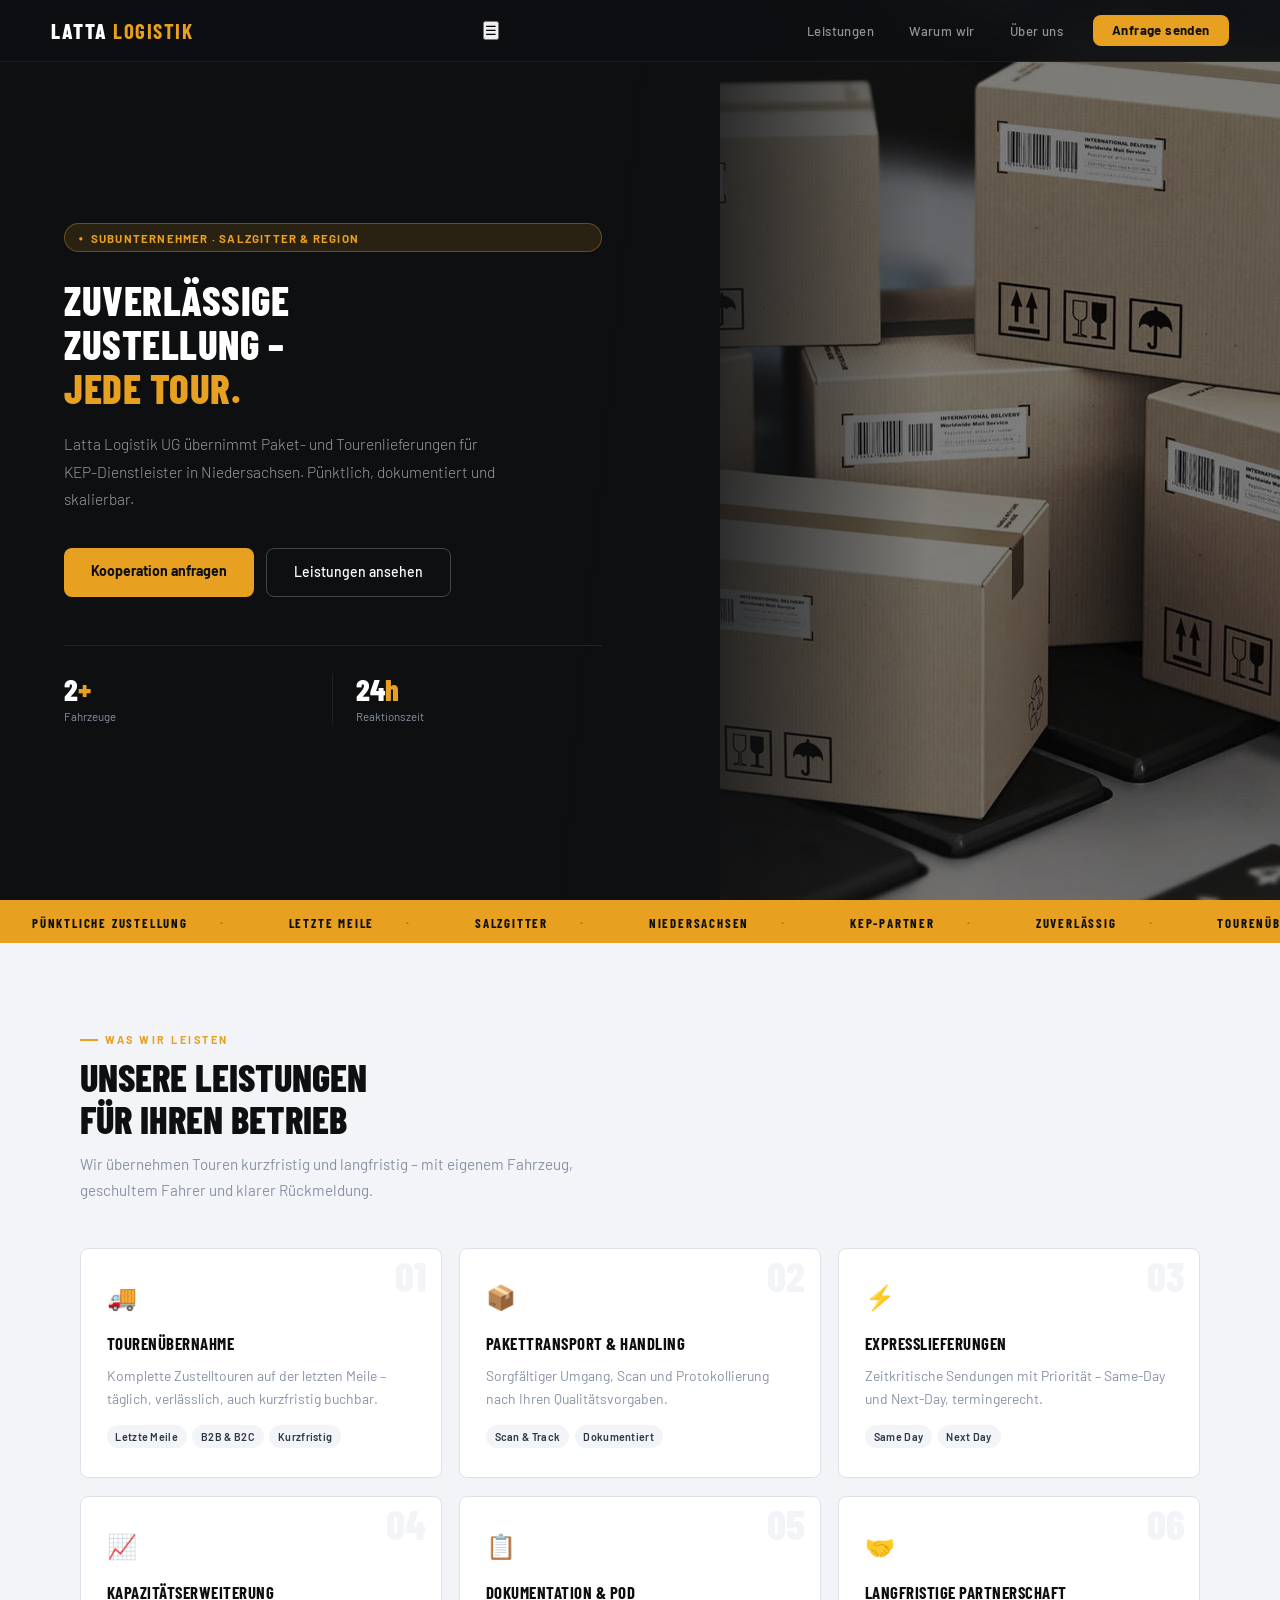
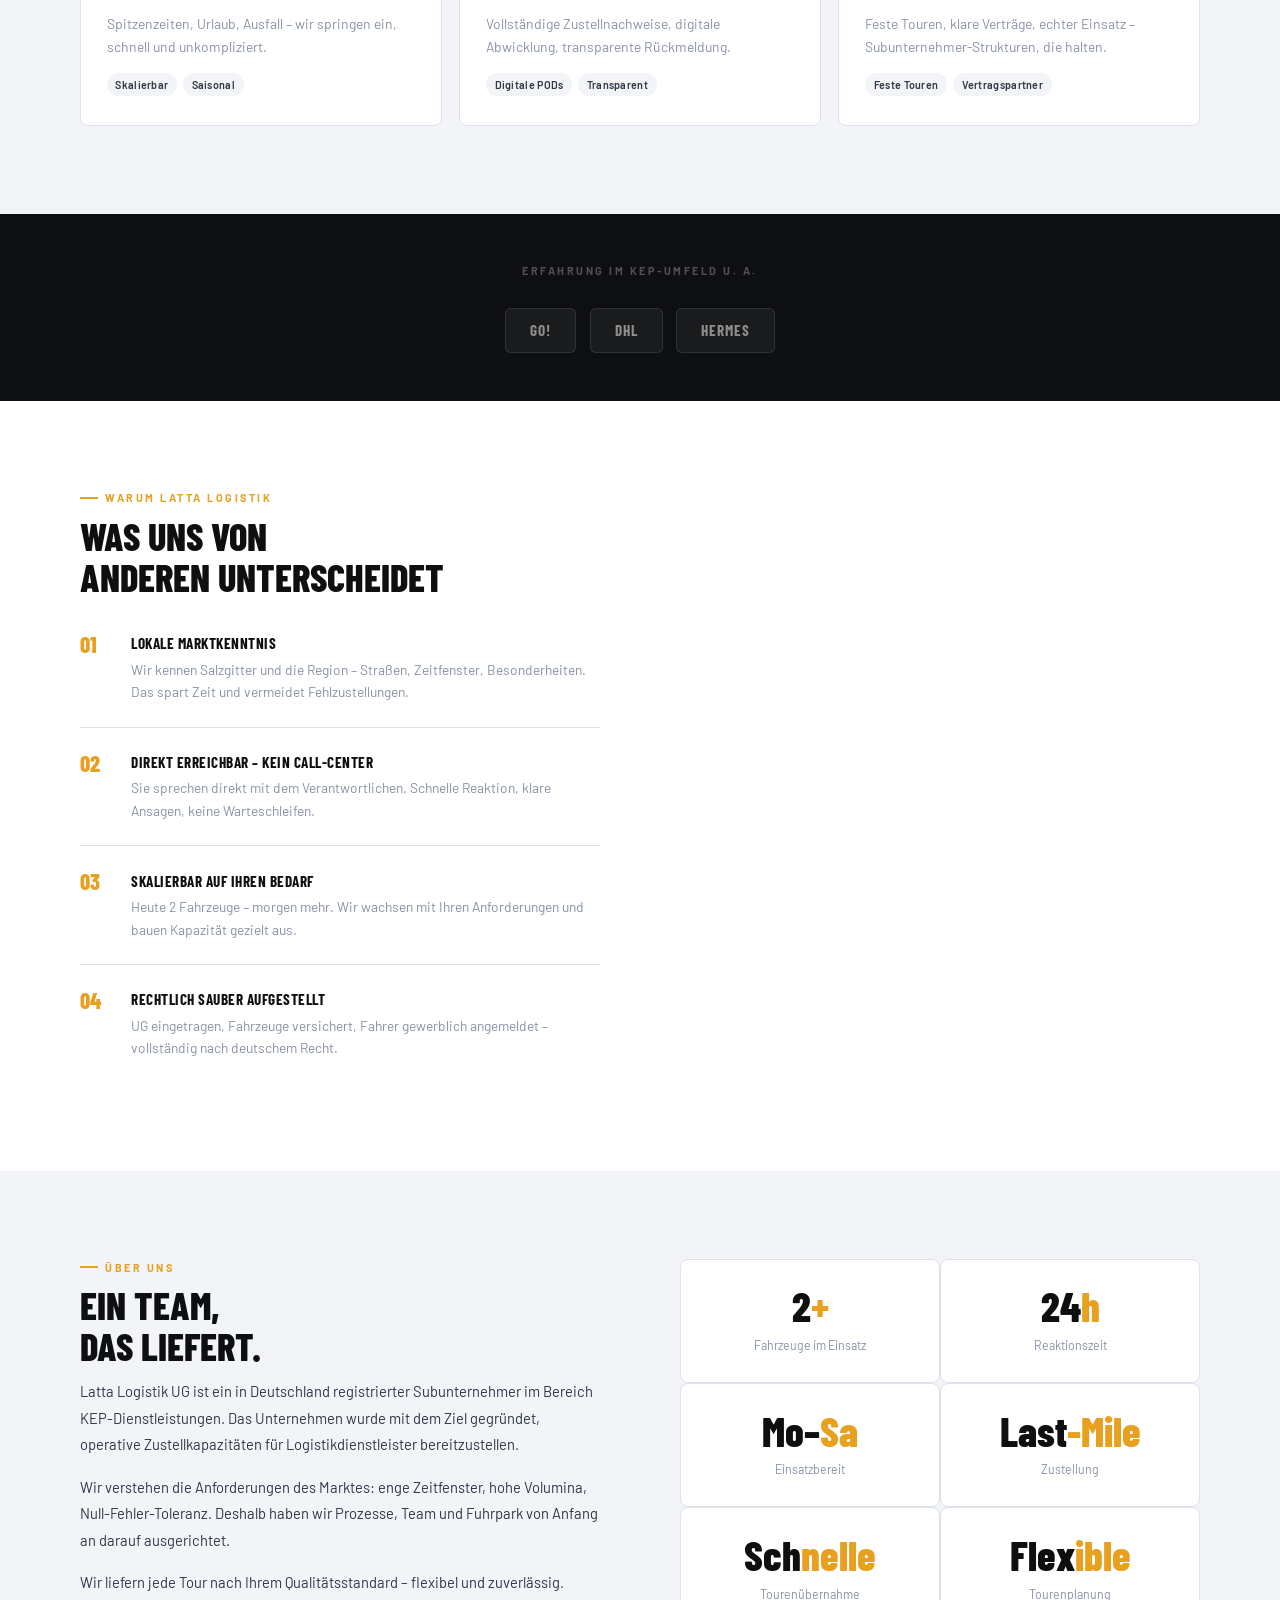
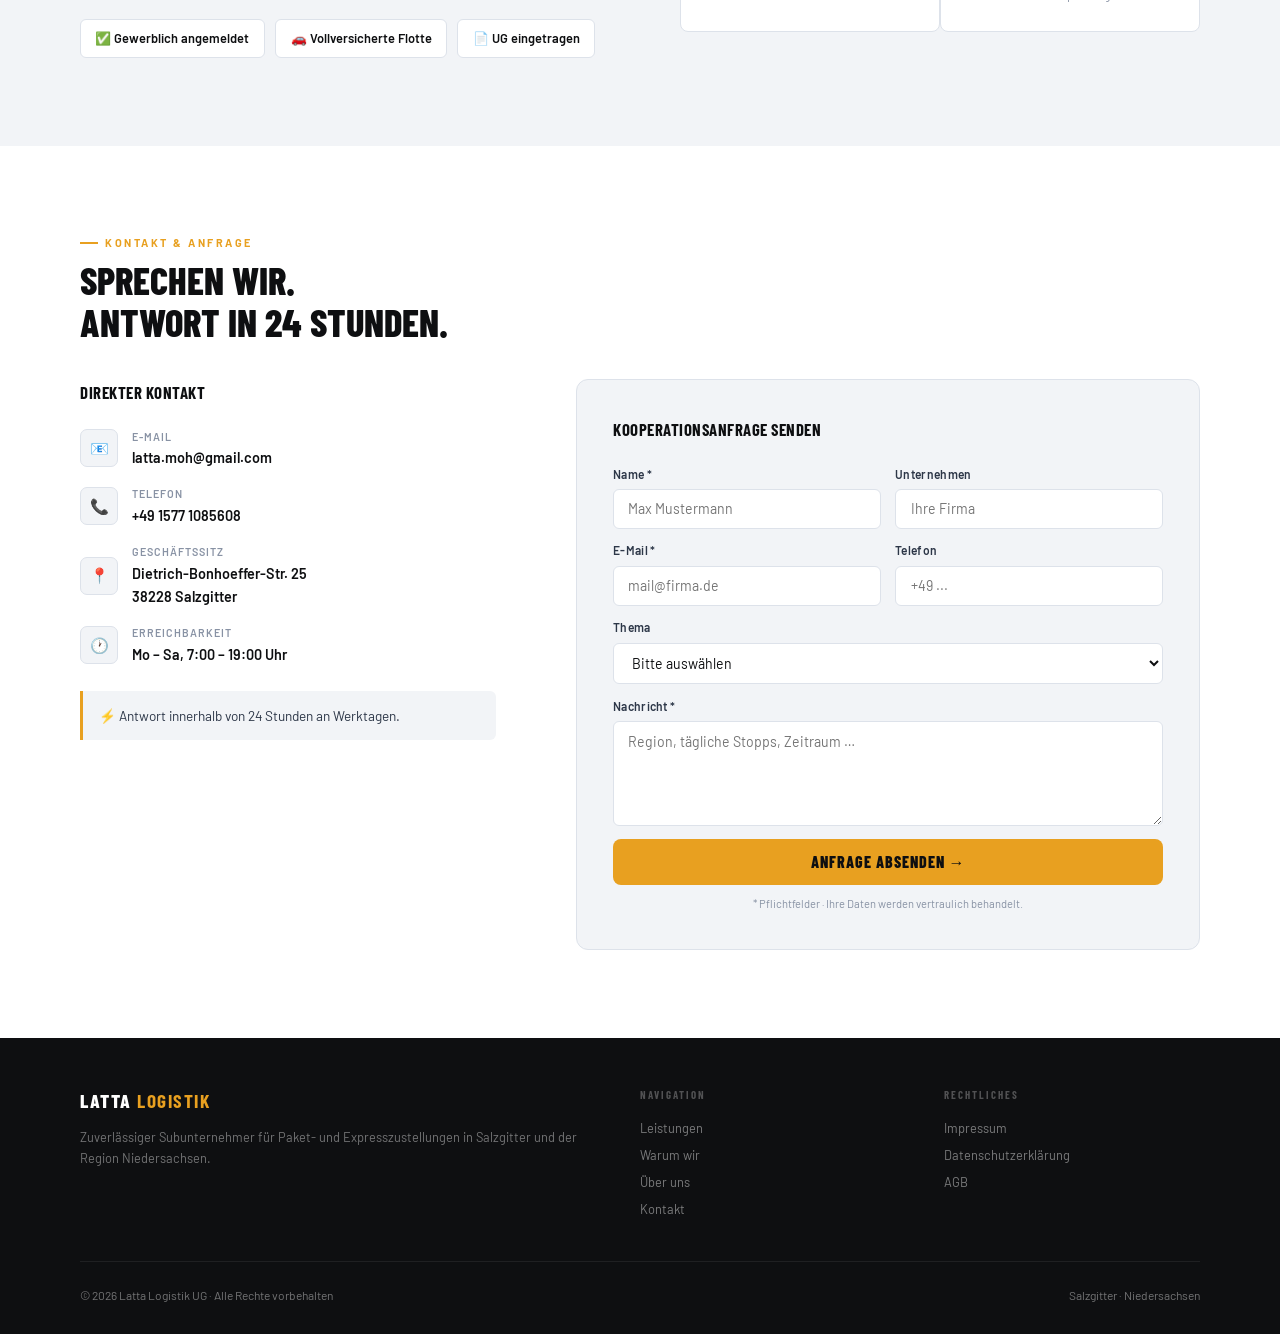
==== commit 13d2c750: "Add files via upload" ====
--- a/index.html
+++ b/index.html
@@ -1,320 +1,316 @@
-<!DOCTYPE html>
-<html lang="de">
-<head>
-  <meta charset="UTF-8"/>
-  <meta name="viewport" content="width=device-width, initial-scale=1"/>
-  <title>Latta Logistik UG – Subunternehmer Logistik Salzgitter</title>
-  <meta name="description" content="Latta Logistik UG – Zuverlässiger Logistik-Subunternehmer in Salzgitter. Paket- und Tourenlieferungen für KEP-Dienstleister in Niedersachsen."/>
-  <meta name="keywords" content="Subunternehmer Logistik Salzgitter, KEP Subunternehmer Niedersachsen, Zustellpartner DHL GLS, Pakettransport Salzgitter"/>
-  
-  <link rel="preconnect" href="https://fonts.googleapis.com">
-  <link rel="preconnect" href="https://fonts.gstatic.com" crossorigin>
-  <link href="https://fonts.googleapis.com/css2?family=Barlow+Condensed:wght@500;600;700;800&family=Barlow:wght@300;400;500;600&display=swap" rel="stylesheet">
-  
-  <link rel="stylesheet" href="styles.css">
-</head>
-<body>
-
-<nav role="banner">
-  <div class="n-logo">Latta <b>Logistik</b></div>
-  <button id="navToggle" aria-label="Menü öffnen">☰</button>
-  <ul class="n-links">
-    <li><a href="#leistungen">Leistungen</a></li>
-    <li><a href="#vorteile">Warum wir</a></li>
-    <li><a href="#ueber-uns">Über uns</a></li>
-    <li><a href="#kontakt" class="n-cta">Anfrage senden</a></li>
-  </ul>
-</nav>
-
-<section id="hero">
-  <div class="hero-left">
-    <div class="h-pill">Subunternehmer · Salzgitter & Region</div>
-    <h1 class="h-title">Zuverlässige<br>Zustellung –<br><em>jede Tour.</em></h1>
-    <p class="h-sub">Latta Logistik UG übernimmt Paket- und Tourenlieferungen für KEP-Dienstleister in Niedersachsen. Pünktlich, dokumentiert und skalierbar.</p>
-    <div class="h-btns">
-      <a href="#kontakt" class="btn-a">Kooperation anfragen</a>
-      <a href="#leistungen" class="btn-b">Leistungen ansehen</a>
-    </div>
-    <div class="h-kpis">
-      <div class="kpi">
-        <div class="kpi-n">2<span>+</span></div>
-        <div class="kpi-l">Fahrzeuge</div>
-      </div>
-      <div class="kpi">
-        <div class="kpi-n">24<span>h</span></div>
-        <div class="kpi-l">Reaktionszeit</div>
-      </div>
-    </div>
-  </div>
-
-  <div class="hero-right" aria-hidden="true">
-    <div class="hero-right-bg"></div>
-    <div class="hero-svg-wrap">
-
-    </div>
-  </div>
-
-  <div class="hero-right" aria-hidden="true">
-    <div class="hero-right-bg"></div>
-    <div class="hero-svg-wrap"></div>
-  </div>
-</section>
-
-<div class="ticker" aria-hidden="true">
-  <div class="ticker-inner">
-    <span>Pünktliche Zustellung</span><span>Letzte Meile</span><span>Salzgitter</span><span>Niedersachsen</span><span>KEP-Partner</span><span>Zuverlässig</span><span>Tourenübernahme</span><span>Paketlogistik</span><span>Subunternehmer</span>
-    <span>Pünktliche Zustellung</span><span>Letzte Meile</span><span>Salzgitter</span><span>Niedersachsen</span><span>KEP-Partner</span><span>Zuverlässig</span><span>Tourenübernahme</span><span>Paketlogistik</span><span>Subunternehmer</span>
-  </div>
-</div>
-
-<section id="leistungen" class="sec">
-  <div class="sec-inner">
-    <div class="eyebrow" data-r>Was wir leisten</div>
-    <h2 class="sec-h" data-r>Unsere Leistungen<br>für Ihren Betrieb</h2>
-    <p class="sec-p" data-r>Wir übernehmen Touren kurzfristig und langfristig – mit eigenem Fahrzeug, geschultem Fahrer und klarer Rückmeldung.</p>
-    <div class="svc-grid">
-      <article class="svc-card" data-r>
-        <div class="svc-num">01</div>
-        <div class="svc-icon">🚚</div>
-        <h3>Tourenübernahme</h3>
-        <p>Komplette Zustelltouren auf der letzten Meile – täglich, verlässlich, auch kurzfristig buchbar.</p>
-        <div class="svc-tags"><span class="tag">Letzte Meile</span><span class="tag">B2B &amp; B2C</span><span class="tag">Kurzfristig</span></div>
-      </article>
-      <article class="svc-card" data-r="d1">
-        <div class="svc-num">02</div>
-        <div class="svc-icon">📦</div>
-        <h3>Pakettransport &amp; Handling</h3>
-        <p>Sorgfältiger Umgang, Scan und Protokollierung nach Ihren Qualitätsvorgaben.</p>
-        <div class="svc-tags"><span class="tag">Scan &amp; Track</span><span class="tag">Dokumentiert</span></div>
-      </article>
-      <article class="svc-card" data-r="d2">
-        <div class="svc-num">03</div>
-        <div class="svc-icon">⚡</div>
-        <h3>Expresslieferungen</h3>
-        <p>Zeitkritische Sendungen mit Priorität – Same-Day und Next-Day, termingerecht.</p>
-        <div class="svc-tags"><span class="tag">Same Day</span><span class="tag">Next Day</span></div>
-      </article>
-      <article class="svc-card" data-r>
-        <div class="svc-num">04</div>
-        <div class="svc-icon">📈</div>
-        <h3>Kapazitätserweiterung</h3>
-        <p>Spitzenzeiten, Urlaub, Ausfall – wir springen ein, schnell und unkompliziert.</p>
-        <div class="svc-tags"><span class="tag">Skalierbar</span><span class="tag">Saisonal</span></div>
-      </article>
-      <article class="svc-card" data-r="d1">
-        <div class="svc-num">05</div>
-        <div class="svc-icon">📋</div>
-        <h3>Dokumentation &amp; POD</h3>
-        <p>Vollständige Zustellnachweise, digitale Abwicklung, transparente Rückmeldung.</p>
-        <div class="svc-tags"><span class="tag">Digitale PODs</span><span class="tag">Transparent</span></div>
-      </article>
-      <article class="svc-card" data-r="d2">
-        <div class="svc-num">06</div>
-        <div class="svc-icon">🤝</div>
-        <h3>Langfristige Partnerschaft</h3>
-        <p>Feste Touren, klare Verträge, echter Einsatz – Subunternehmer-Strukturen, die halten.</p>
-        <div class="svc-tags"><span class="tag">Feste Touren</span><span class="tag">Vertragspartner</span></div>
-      </article>
-    </div>
-  </div>
-</section>
-
-<div id="partner">
-  <p class="p-eyebrow">Erfahrung im KEP-Umfeld u. a. </p>
-  <div class="p-chips">
-    <div class="p-chip">GO!</div>
-    <div class="p-chip">DHL</div>
-    <div class="p-chip">Hermes</div>
-  </div>
-</div>
-
-<section id="vorteile" class="sec">
-  <div class="sec-inner">
-    <div class="adv-layout">
-      <div>
-        <div class="eyebrow" data-r>Warum Latta Logistik</div>
-        <h2 class="sec-h" data-r>Was uns von<br>anderen unterscheidet</h2>
-        <ul class="adv-list" data-r>
-          <li class="adv-row">
-            <div class="adv-num">01</div>
-            <div><h4>Lokale Marktkenntnis</h4><p>Wir kennen Salzgitter und die Region – Straßen, Zeitfenster, Besonderheiten. Das spart Zeit und vermeidet Fehlzustellungen.</p></div>
-          </li>
-          <li class="adv-row">
-            <div class="adv-num">02</div>
-            <div><h4>Direkt erreichbar – kein Call-Center</h4><p>Sie sprechen direkt mit dem Verantwortlichen. Schnelle Reaktion, klare Ansagen, keine Warteschleifen.</p></div>
-          </li>
-          <li class="adv-row">
-            <div class="adv-num">03</div>
-            <div><h4>Skalierbar auf Ihren Bedarf</h4><p>Heute 2 Fahrzeuge – morgen mehr. Wir wachsen mit Ihren Anforderungen und bauen Kapazität gezielt aus.</p></div>
-          </li>
-          <li class="adv-row">
-            <div class="adv-num">04</div>
-            <div><h4>Rechtlich sauber aufgestellt</h4><p>UG eingetragen, Fahrzeuge versichert, Fahrer gewerblich angemeldet – vollständig nach deutschem Recht.</p></div>
-          </li>
-        </ul>
-      </div>
-  <!-- ###auskommentiert
-     <div class="perf-panel" data-r>
-        <h4>Performance-Übersicht</h4>
-        <div class="p-stat">
-          <div class="p-row"><span class="p-label">Leistung: Last Mile Zustellung</span></div>
-          <div class="p-track"><div class="p-fill" data-w="100%"></div></div>
-        </div>
-        <div class="p-stat">
-          <div class="p-row"><span class="p-label">Einsatzgebiet: Region Niedersachsen</span></div>
-          <div class="p-track"><div class="p-fill" data-w="100%"></div></div>
-        </div>
-        <div class="p-stat">
-          <div class="p-row"><span class="p-label">Verfügbarkeit: Mo – Sa</span></div>
-          <div class="p-track"><div class="p-fill" data-w="100%"></div></div>
-        </div>
-        <div class="fleet-tags">
-          <span class="fleet-tag">🚐 Transporter</span>
-          <span class="fleet-tag">🚚 Kastenwagen</span>
-          <span class="fleet-tag">📱 GPS-Tracking</span>
-        </div>
-      </div>
-    </div>
-  </div> -->
-</section>
-
-<section id="ueber-uns" class="sec">
-  <div class="sec-inner">
-    <div class="about-layout">
-      <div class="about-text" data-r>
-        <div class="eyebrow">Über uns</div>
-        <h2 class="sec-h">Ein Team,<br>das liefert.</h2>
-        <p> Latta Logistik UG ist ein in Deutschland registrierter Subunternehmer im Bereich KEP-Dienstleistungen. Das Unternehmen wurde mit dem Ziel gegründet, operative Zustellkapazitäten für Logistikdienstleister bereitzustellen.</p>
-        <p>Wir verstehen die Anforderungen des Marktes: enge Zeitfenster, hohe Volumina, Null-Fehler-Toleranz. Deshalb haben wir Prozesse, Team und Fuhrpark von Anfang an darauf ausgerichtet.</p>
-        <p>Unser Anspruch: Jede Tour, die wir übernehmen, läuft so professionell, als wäre es Ihre eigene Mannschaft – mit demselben Qualitätsstandard, aber mit voller Flexibilität für Sie.</p>
-        <div class="cert-row">
-          <div class="cert">✅ Gewerblich angemeldet</div>
-          <div class="cert">🚗 Vollversicherte Flotte</div>
-          <div class="cert">📄 UG eingetragen</div>
-        </div>
-      </div>
-      <div class="num-grid" data-r>
-        <div class="num-card"><div class="big">2<em>+</em></div><small>Fahrzeuge im Einsatz</small></div>
-        <div class="num-card"><div class="big">24<em>h</em></div><small>Reaktionszeit</small></div>
-        <div class="num-card"><div class="big">Mo–<em>Sa</em></div><small>Einsatzbereit</small></div>
-        <div class="num-card"><div class="big">Last<em>-Mile</em></div><small> Zustellung</small></div>
-        <div class="num-card"><div class="big">Kurz<em>fristige</em></div><small> Tourenübernahme</small></div>
-        <div class="num-card"><div class="big">Flex<em>ible</em></div><small> Tourenplanung</small></div>
-        
-      </div>
-    </div>
-  </div>
-</section>
-
-<section id="kontakt" class="sec">
-  <div class="sec-inner">
-    <div class="eyebrow" data-r>Kontakt &amp; Anfrage</div>
-    <h2 class="sec-h" data-r>Sprechen wir.<br>Antwort in 24 Stunden.</h2>
-    <div class="contact-layout">
-      <div class="c-info" data-r>
-        <h3>Direkter Kontakt</h3>
-        <div class="c-row">
-          <div class="c-icon">📧</div>
-          <div><div class="c-label">E-Mail</div><div class="c-val"><a href="mailto:latta.moh@gmail.com">latta.moh@gmail.com</a></div></div>
-        </div>
-        <div class="c-row">
-          <div class="c-icon">📞</div>
-          <div><div class="c-label">Telefon</div><div class="c-val"><a href="tel:+4915771085608">+49 1577 1085608</a></div></div>
-        </div>
-        <div class="c-row">
-          <div class="c-icon">📍</div>
-          <div><div class="c-label">Geschäftssitz</div><div class="c-val">Dietrich-Bonhoeffer-Str. 25<br>38228 Salzgitter</div></div>
-        </div>
-        <div class="c-row">
-          <div class="c-icon">🕐</div>
-          <div><div class="c-label">Erreichbarkeit</div><div class="c-val">Mo – Sa, 7:00 – 19:00 Uhr</div></div>
-        </div>
-        <div class="c-promise">⚡ Antwort innerhalb von 24 Stunden an Werktagen.</div>
-      </div>
-
-<!-- ################### Anfragen bearbeiten ##################### -->
-<form id="contact-form" class="c-form"
-      action="https://formspree.io/f/xkokrdov"
-      method="POST"
-      novalidate data-r>
-
-  <h3>Kooperationsanfrage senden</h3>
-
-  <div class="f-row">
-    <div class="f-group">
-      <label for="name">Name *</label>
-      <input type="text" id="name" name="name" required placeholder="Max Mustermann" autocomplete="name"/>
-    </div>
-
-    <div class="f-group">
-      <label for="company">Unternehmen</label>
-      <input type="text" id="company" name="company" placeholder="Ihre Firma"/>
-    </div>
-  </div>
-
-  <div class="f-row">
-    <div class="f-group">
-      <label for="email">E-Mail *</label>
-      <input type="email" id="email" name="email" required placeholder="mail@firma.de" autocomplete="email"/>
-    </div>
-
-    <div class="f-group">
-      <label for="phone">Telefon</label>
-      <input type="tel" id="phone" name="phone" placeholder="+49 ..." autocomplete="tel"/>
-    </div>
-  </div>
-
-  <div class="f-group">
-    <label for="interest">Thema</label>
-    <select id="interest" name="interest">
-      <option value="">Bitte auswählen</option>
-      <option value="Subunternehmerschaft / Touren">Subunternehmerschaft / Touren</option>
-      <option value="Kapazitätserweiterung">Kapazitätserweiterung</option>
-      <option value="Sonstiges">Sonstiges</option>
-    </select>
-  </div>
-
-  <div class="f-group">
-    <label for="message">Nachricht *</label>
-    <textarea id="message" name="message" required placeholder="Region, tägliche Stopps, Zeitraum …"></textarea>
-  </div>
-
-  <button type="submit" class="f-submit">Anfrage absenden →</button>
-
-  <p class="f-note">* Pflichtfelder · Ihre Daten werden vertraulich behandelt.</p>
-</form>
-    </div>
-  </div>
-</section>
-
-<footer>
-  <div class="f-grid">
-    <div class="f-brand">
-      <div class="logo">Latta <b>Logistik</b></div>
-      <p>Zuverlässiger Subunternehmer für Paket- und Expresszustellungen in Salzgitter und der Region Niedersachsen.</p>
-    </div>
-    <div class="f-col">
-      <h5>Navigation</h5>
-      <a href="#leistungen">Leistungen</a>
-      <a href="#vorteile">Warum wir</a>
-      <a href="#ueber-uns">Über uns</a>
-      <a href="#kontakt">Kontakt</a>
-    </div>
-<div class="f-col">
-  <h5>Rechtliches</h5>
-
-  <a href="impressum.html">Impressum</a>
-  <a href="datenschutz.html">Datenschutzerklärung</a>
-  <a href="agb.html">AGB</a>
-</div>
-  </div>
-  <div class="f-bottom">
-    <p>© <span id="year"></span> Latta Logistik UG · Alle Rechte vorbehalten</p>
-    <p>Salzgitter · Niedersachsen</p>
-  </div>
-</footer>
-
-<script src="script.js"></script>
-
-</body>
+<!DOCTYPE html>
+<html lang="de">
+<head>
+  <meta charset="UTF-8"/>
+  <meta name="viewport" content="width=device-width, initial-scale=1"/>
+  <title>Latta Logistik UG – Subunternehmer Logistik Salzgitter</title>
+  <meta name="description" content="Latta Logistik UG – Zuverlässiger Logistik-Subunternehmer in Salzgitter. Paket- und Tourenlieferungen für KEP-Dienstleister in Niedersachsen."/>
+  <meta name="keywords" content="Subunternehmer Logistik Salzgitter, KEP Subunternehmer Niedersachsen, Zustellpartner DHL GLS, Pakettransport Salzgitter"/>
+  
+  <link rel="preconnect" href="https://fonts.googleapis.com">
+  <link rel="preconnect" href="https://fonts.gstatic.com" crossorigin>
+  <link href="https://fonts.googleapis.com/css2?family=Barlow+Condensed:wght@500;600;700;800&family=Barlow:wght@300;400;500;600&display=swap" rel="stylesheet">
+  
+  <link rel="stylesheet" href="styles.css">
+</head>
+<body>
+
+<nav role="banner">
+  <div class="n-logo">Latta <b>Logistik</b></div>
+  <button id="navToggle">☰</button>
+  <ul class="n-links">
+    
+    <li><a href="#leistungen">Leistungen</a></li>
+    <li><a href="#vorteile">Warum wir</a></li>
+    <li><a href="#ueber-uns">Über uns</a></li>
+    <li><a href="#kontakt" class="n-cta">Anfrage senden</a></li>
+  </ul>
+</nav>
+
+<section id="hero">
+  <div class="hero-left">
+    <div class="h-pill">Subunternehmer · Salzgitter & Region</div>
+    <h1 class="h-title">Zuverlässige<br>Zustellung –<br><em>jede Tour.</em></h1>
+    <p class="h-sub">Latta Logistik UG übernimmt Paket- und Tourenlieferungen für KEP-Dienstleister in Niedersachsen. Pünktlich, dokumentiert und skalierbar.</p>
+    <div class="h-btns">
+      <a href="#kontakt" class="btn-a">Kooperation anfragen</a>
+      <a href="#leistungen" class="btn-b">Leistungen ansehen</a>
+    </div>
+    <div class="h-kpis">
+      <div class="kpi">
+        <div class="kpi-n">2<span>+</span></div>
+        <div class="kpi-l">Fahrzeuge</div>
+      </div>
+      <div class="kpi">
+        <div class="kpi-n">24<span>h</span></div>
+        <div class="kpi-l">Reaktionszeit</div>
+      </div>
+    </div>
+  </div>
+
+  <div class="hero-right" aria-hidden="true">
+    <div class="hero-right-bg"></div>
+    <div class="hero-svg-wrap">
+
+    </div>
+  </div>
+</section>
+
+<div class="ticker" aria-hidden="true">
+  <div class="ticker-inner">
+    <span>Pünktliche Zustellung</span><span>Letzte Meile</span><span>Salzgitter</span><span>Niedersachsen</span><span>KEP-Partner</span><span>Zuverlässig</span><span>Tourenübernahme</span><span>Paketlogistik</span><span>Subunternehmer</span>
+    <span>Pünktliche Zustellung</span><span>Letzte Meile</span><span>Salzgitter</span><span>Niedersachsen</span><span>KEP-Partner</span><span>Zuverlässig</span><span>Tourenübernahme</span><span>Paketlogistik</span><span>Subunternehmer</span>
+  </div>
+</div>
+
+<section id="leistungen" class="sec">
+  <div class="sec-inner">
+    <div class="eyebrow" data-r>Was wir leisten</div>
+    <h2 class="sec-h" data-r>Unsere Leistungen<br>für Ihren Betrieb</h2>
+    <p class="sec-p" data-r>Wir übernehmen Touren kurzfristig und langfristig – mit eigenem Fahrzeug, geschultem Fahrer und klarer Rückmeldung.</p>
+    <div class="svc-grid">
+      <article class="svc-card" data-r>
+        <div class="svc-num">01</div>
+        <div class="svc-icon">🚚</div>
+        <h3>Tourenübernahme</h3>
+        <p>Komplette Zustelltouren auf der letzten Meile – täglich, verlässlich, auch kurzfristig buchbar.</p>
+        <div class="svc-tags"><span class="tag">Letzte Meile</span><span class="tag">B2B &amp; B2C</span><span class="tag">Kurzfristig</span></div>
+      </article>
+      <article class="svc-card" data-r="d1">
+        <div class="svc-num">02</div>
+        <div class="svc-icon">📦</div>
+        <h3>Pakettransport &amp; Handling</h3>
+        <p>Sorgfältiger Umgang, Scan und Protokollierung nach Ihren Qualitätsvorgaben.</p>
+        <div class="svc-tags"><span class="tag">Scan &amp; Track</span><span class="tag">Dokumentiert</span></div>
+      </article>
+      <article class="svc-card" data-r="d2">
+        <div class="svc-num">03</div>
+        <div class="svc-icon">⚡</div>
+        <h3>Expresslieferungen</h3>
+        <p>Zeitkritische Sendungen mit Priorität – Same-Day und Next-Day, termingerecht.</p>
+        <div class="svc-tags"><span class="tag">Same Day</span><span class="tag">Next Day</span></div>
+      </article>
+      <article class="svc-card" data-r>
+        <div class="svc-num">04</div>
+        <div class="svc-icon">📈</div>
+        <h3>Kapazitätserweiterung</h3>
+        <p>Spitzenzeiten, Urlaub, Ausfall – wir springen ein, schnell und unkompliziert.</p>
+        <div class="svc-tags"><span class="tag">Skalierbar</span><span class="tag">Saisonal</span></div>
+      </article>
+      <article class="svc-card" data-r="d1">
+        <div class="svc-num">05</div>
+        <div class="svc-icon">📋</div>
+        <h3>Dokumentation &amp; POD</h3>
+        <p>Vollständige Zustellnachweise, digitale Abwicklung, transparente Rückmeldung.</p>
+        <div class="svc-tags"><span class="tag">Digitale PODs</span><span class="tag">Transparent</span></div>
+      </article>
+      <article class="svc-card" data-r="d2">
+        <div class="svc-num">06</div>
+        <div class="svc-icon">🤝</div>
+        <h3>Langfristige Partnerschaft</h3>
+        <p>Feste Touren, klare Verträge, echter Einsatz – Subunternehmer-Strukturen, die halten.</p>
+        <div class="svc-tags"><span class="tag">Feste Touren</span><span class="tag">Vertragspartner</span></div>
+      </article>
+    </div>
+  </div>
+</section>
+
+<div id="partner">
+  <p class="p-eyebrow">Erfahrung im KEP-Umfeld u. a. </p>
+  <div class="p-chips">
+    <div class="p-chip">GO!</div>
+    <div class="p-chip">DHL</div>
+    <div class="p-chip">Hermes</div>
+  </div>
+</div>
+
+<section id="vorteile" class="sec">
+  <div class="sec-inner">
+    <div class="adv-layout">
+      <div>
+        <div class="eyebrow" data-r>Warum Latta Logistik</div>
+        <h2 class="sec-h" data-r>Was uns von<br>anderen unterscheidet</h2>
+        <ul class="adv-list" data-r>
+          <li class="adv-row">
+            <div class="adv-num">01</div>
+            <div><h4>Lokale Marktkenntnis</h4><p>Wir kennen Salzgitter und die Region – Straßen, Zeitfenster, Besonderheiten. Das spart Zeit und vermeidet Fehlzustellungen.</p></div>
+          </li>
+          <li class="adv-row">
+            <div class="adv-num">02</div>
+            <div><h4>Direkt erreichbar – kein Call-Center</h4><p>Sie sprechen direkt mit dem Verantwortlichen. Schnelle Reaktion, klare Ansagen, keine Warteschleifen.</p></div>
+          </li>
+          <li class="adv-row">
+            <div class="adv-num">03</div>
+            <div><h4>Skalierbar auf Ihren Bedarf</h4><p>Heute 2 Fahrzeuge – morgen mehr. Wir wachsen mit Ihren Anforderungen und bauen Kapazität gezielt aus.</p></div>
+          </li>
+          <li class="adv-row">
+            <div class="adv-num">04</div>
+            <div><h4>Rechtlich sauber aufgestellt</h4><p>UG eingetragen, Fahrzeuge versichert, Fahrer gewerblich angemeldet – vollständig nach deutschem Recht.</p></div>
+          </li>
+        </ul>
+      </div>
+  <!-- ###auskommentiert
+     <div class="perf-panel" data-r>
+        <h4>Performance-Übersicht</h4>
+        <div class="p-stat">
+          <div class="p-row"><span class="p-label">Leistung: Last Mile Zustellung</span></div>
+          <div class="p-track"><div class="p-fill" data-w="100%"></div></div>
+        </div>
+        <div class="p-stat">
+          <div class="p-row"><span class="p-label">Einsatzgebiet: Region Niedersachsen</span></div>
+          <div class="p-track"><div class="p-fill" data-w="100%"></div></div>
+        </div>
+        <div class="p-stat">
+          <div class="p-row"><span class="p-label">Verfügbarkeit: Mo – Sa</span></div>
+          <div class="p-track"><div class="p-fill" data-w="100%"></div></div>
+        </div>
+        <div class="fleet-tags">
+          <span class="fleet-tag">🚐 Transporter</span>
+          <span class="fleet-tag">🚚 Kastenwagen</span>
+          <span class="fleet-tag">📱 GPS-Tracking</span>
+        </div>
+      </div>
+    </div>
+  </div> -->
+</section>
+
+<section id="ueber-uns" class="sec">
+  <div class="sec-inner">
+    <div class="about-layout">
+      <div class="about-text" data-r>
+        <div class="eyebrow">Über uns</div>
+        <h2 class="sec-h">Ein Team,<br>das liefert.</h2>
+        <p> Latta Logistik UG ist ein in Deutschland registrierter Subunternehmer im Bereich KEP-Dienstleistungen. Das Unternehmen wurde mit dem Ziel gegründet, operative Zustellkapazitäten für Logistikdienstleister bereitzustellen.</p>
+        <p>Wir verstehen die Anforderungen des Marktes: enge Zeitfenster, hohe Volumina, Null-Fehler-Toleranz. Deshalb haben wir Prozesse, Team und Fuhrpark von Anfang an darauf ausgerichtet.</p>
+<p>Wir liefern jede Tour nach Ihrem Qualitätsstandard – flexibel und zuverlässig.</p>
+        <div class="cert-row">
+          <div class="cert">✅ Gewerblich angemeldet</div>
+          <div class="cert">🚗 Vollversicherte Flotte</div>
+          <div class="cert">📄 UG eingetragen</div>
+        </div>
+      </div>
+      <div class="num-grid" data-r>
+        <div class="num-card"><div class="big">2<em>+</em></div><small>Fahrzeuge im Einsatz</small></div>
+        <div class="num-card"><div class="big">24<em>h</em></div><small>Reaktionszeit</small></div>
+        <div class="num-card"><div class="big">Mo–<em>Sa</em></div><small>Einsatzbereit</small></div>
+        <div class="num-card"><div class="big">Last<em>-Mile</em></div><small> Zustellung</small></div>
+        <div class="num-card"><div class="big">Sch<em>nelle</em></div><small> Tourenübernahme</small></div>
+        <div class="num-card"><div class="big">Flex<em>ible</em></div><small> Tourenplanung</small></div>
+        
+      </div>
+    </div>
+  </div>
+</section>
+
+<section id="kontakt" class="sec">
+  <div class="sec-inner">
+    <div class="eyebrow" data-r>Kontakt &amp; Anfrage</div>
+    <h2 class="sec-h" data-r>Sprechen wir.<br>Antwort in 24 Stunden.</h2>
+    <div class="contact-layout">
+      <div class="c-info" data-r>
+        <h3>Direkter Kontakt</h3>
+        <div class="c-row">
+          <div class="c-icon">📧</div>
+          <div><div class="c-label">E-Mail</div><div class="c-val"><a href="mailto:latta.moh@gmail.com">latta.moh@gmail.com</a></div></div>
+        </div>
+        <div class="c-row">
+          <div class="c-icon">📞</div>
+          <div><div class="c-label">Telefon</div><div class="c-val"><a href="tel:+4915771085608">+49 1577 1085608</a></div></div>
+        </div>
+        <div class="c-row">
+          <div class="c-icon">📍</div>
+          <div><div class="c-label">Geschäftssitz</div><div class="c-val">Dietrich-Bonhoeffer-Str. 25<br>38228 Salzgitter</div></div>
+        </div>
+        <div class="c-row">
+          <div class="c-icon">🕐</div>
+          <div><div class="c-label">Erreichbarkeit</div><div class="c-val">Mo – Sa, 7:00 – 19:00 Uhr</div></div>
+        </div>
+        <div class="c-promise">⚡ Antwort innerhalb von 24 Stunden an Werktagen.</div>
+      </div>
+
+<!-- ################### Anfragen bearbeiten ##################### -->
+<form id="contact-form" class="c-form"
+      action="https://formspree.io/f/xkokrdov"
+      method="POST"
+      novalidate data-r>
+
+  <h3>Kooperationsanfrage senden</h3>
+
+  <div class="f-row">
+    <div class="f-group">
+      <label for="name">Name *</label>
+      <input type="text" id="name" name="name" required placeholder="Max Mustermann" autocomplete="name"/>
+    </div>
+
+    <div class="f-group">
+      <label for="company">Unternehmen</label>
+      <input type="text" id="company" name="company" placeholder="Ihre Firma"/>
+    </div>
+  </div>
+
+  <div class="f-row">
+    <div class="f-group">
+      <label for="email">E-Mail *</label>
+      <input type="email" id="email" name="email" required placeholder="mail@firma.de" autocomplete="email"/>
+    </div>
+
+    <div class="f-group">
+      <label for="phone">Telefon</label>
+      <input type="tel" id="phone" name="phone" placeholder="+49 ..." autocomplete="tel"/>
+    </div>
+  </div>
+
+  <div class="f-group">
+    <label for="interest">Thema</label>
+    <select id="interest" name="interest">
+      <option value="">Bitte auswählen</option>
+      <option value="Subunternehmerschaft / Touren">Subunternehmerschaft / Touren</option>
+      <option value="Kapazitätserweiterung">Kapazitätserweiterung</option>
+      <option value="Sonstiges">Sonstiges</option>
+    </select>
+  </div>
+
+  <div class="f-group">
+    <label for="message">Nachricht *</label>
+    <textarea id="message" name="message" required placeholder="Region, tägliche Stopps, Zeitraum …"></textarea>
+  </div>
+
+  <button type="submit" class="f-submit">Anfrage absenden →</button>
+
+  <p class="f-note">* Pflichtfelder · Ihre Daten werden vertraulich behandelt.</p>
+</form>
+    </div>
+  </div>
+</section>
+
+<footer>
+  <div class="f-grid">
+    <div class="f-brand">
+      <div class="logo">Latta <b>Logistik</b></div>
+      <p>Zuverlässiger Subunternehmer für Paket- und Expresszustellungen in Salzgitter und der Region Niedersachsen.</p>
+    </div>
+    <div class="f-col">
+      <h5>Navigation</h5>
+      <a href="#leistungen">Leistungen</a>
+      <a href="#vorteile">Warum wir</a>
+      <a href="#ueber-uns">Über uns</a>
+      <a href="#kontakt">Kontakt</a>
+    </div>
+<div class="f-col">
+  <h5>Rechtliches</h5>
+
+  <a href="impressum.html">Impressum</a>
+  <a href="datenschutz.html">Datenschutzerklärung</a>
+  <a href="agb.html">AGB</a>
+</div>
+  </div>
+  <div class="f-bottom">
+    <p>© <span id="year"></span> Latta Logistik UG · Alle Rechte vorbehalten</p>
+    <p>Salzgitter · Niedersachsen</p>
+  </div>
+</footer>
+
+<script src="script.js"></script>
+
+</body>
 </html>
--- a/styles.css
+++ b/styles.css
@@ -1,182 +1,353 @@
-*,*::before,*::after{box-sizing:border-box;margin:0;padding:0}
-:root{--ink:#0e0f11;--steel:#1c2333;--slate:#2d3748;--ash:#8892a4;--silver:#c8d0dc;--fog:#f2f4f7;--white:#ffffff;--amber:#e8a020;--amber2:#c88a10;--accent:#2a6ef5;--border:#dde2ea;--r:8px}
-html{scroll-behavior:smooth}
-body{font-family:'Barlow',sans-serif;color:var(--ink);background:var(--white);line-height:1.6;overflow-x:hidden}
-::-webkit-scrollbar{width:5px}
-::-webkit-scrollbar-thumb{background:var(--amber);border-radius:99px}
-
-/* NAV */
-nav{position:fixed;top:0;left:0;right:0;z-index:200;height:62px;display:flex;justify-content:space-between;align-items:center;padding:0 4vw;background:rgba(14,15,17,.94);backdrop-filter:blur(16px);border-bottom:1px solid rgba(255,255,255,.06)}
-.n-logo{font-family:'Barlow Condensed',sans-serif;font-size:1.3rem;font-weight:800;letter-spacing:1.5px;color:#fff;text-transform:uppercase}
-.n-logo b{color:var(--amber)}
-#navToggle{display:none;background:none;border:none;color:#fff;font-size:1.5rem;cursor:pointer;padding:0 .5rem}
-.n-links{display:flex;gap:0;list-style:none}
-.n-links a{color:rgba(255,255,255,.55);text-decoration:none;font-size:.82rem;font-weight:500;letter-spacing:.4px;padding:0 1.1rem;line-height:62px;border-bottom:2px solid transparent;transition:color .2s,border-color .2s}
-.n-links a:hover{color:#fff;border-color:var(--amber)}
-.n-cta{background:var(--amber)!important;color:var(--ink)!important;padding:.45rem 1.2rem!important;line-height:62px!important;border-radius:var(--r);font-weight:700!important;border-bottom:none!important;margin-left:.75rem}
-.n-cta:hover{background:var(--amber2)!important}
-
-/* HERO - desktop unchanged */
-#hero{min-height:100vh;position:relative;display:grid;grid-template-columns:1fr 1fr;background:var(--ink);overflow:hidden}
-.hero-left{display:flex;flex-direction:column;justify-content:center;padding:8rem 3vw 5rem 5vw;position:relative;z-index:2}
-#hero::after{content:'';position:absolute;top:0;right:calc(50% - 80px);bottom:0;width:160px;background:var(--ink);clip-path:polygon(100% 0,100% 100%,0 100%,55% 0);z-index:1}
-.hero-right{position:relative;overflow:hidden}
-.hero-right-bg{position:absolute;inset:0;background-image:url('background.png');background-size:cover;background-position:center;filter:brightness(.5) saturate(.4)}
-.hero-right::before{content:'';position:absolute;inset:0;z-index:1;background:linear-gradient(90deg,var(--ink) 0%,transparent 45%)}
-.hero-svg-wrap{position:absolute;inset:0;z-index:2;display:flex;align-items:center;justify-content:center;padding:5rem 1rem 2rem}
-.hero-svg-wrap svg{width:100%;max-width:480px;height:auto;filter:drop-shadow(0 14px 44px rgba(0,0,0,.65))}
-
-.h-pill{display:inline-flex;align-items:center;gap:.4rem;background:rgba(232,160,32,.12);border:1px solid rgba(232,160,32,.35);color:var(--amber);padding:.28rem .85rem;border-radius:99px;font-size:.72rem;font-weight:700;letter-spacing:1.2px;text-transform:uppercase;margin-bottom:1.6rem}
-.h-pill::before{content:'●';font-size:.48rem;animation:blink 2s infinite}
-@keyframes blink{0%,100%{opacity:1}50%{opacity:.25}}
-.h-title{font-family:'Barlow Condensed',sans-serif;font-size:clamp(1.9rem,3.2vw,3rem);font-weight:800;line-height:1.07;color:#fff;text-transform:uppercase;letter-spacing:.5px;margin-bottom:1.3rem}
-.h-title em{font-style:normal;color:var(--amber)}
-.h-sub{font-size:.97rem;color:rgba(255,255,255,.58);max-width:440px;margin-bottom:2.2rem;font-weight:300;line-height:1.78}
-.h-btns{display:flex;gap:.7rem;flex-wrap:wrap;margin-bottom:3rem}
-.btn-a{background:var(--amber);color:var(--ink);padding:.75rem 1.7rem;border-radius:var(--r);font-weight:700;font-size:.88rem;text-decoration:none;transition:background .2s,transform .2s;display:inline-block}
-.btn-a:hover{background:var(--amber2);transform:translateY(-2px)}
-.btn-b{background:transparent;color:#fff;padding:.75rem 1.7rem;border-radius:var(--r);font-weight:500;font-size:.88rem;text-decoration:none;border:1.5px solid rgba(255,255,255,.22);transition:border-color .2s,transform .2s;display:inline-block}
-.btn-b:hover{border-color:#fff;transform:translateY(-2px)}
-.h-kpis{display:flex;gap:0;border-top:1px solid rgba(255,255,255,.09);padding-top:1.75rem}
-.kpi{flex:1;padding-right:1.4rem;border-right:1px solid rgba(255,255,255,.07)}
-.kpi:last-child{border-right:none;padding-right:0;padding-left:1.4rem}
-.kpi:not(:first-child):not(:last-child){padding-left:1.4rem}
-.kpi-n{font-family:'Barlow Condensed',sans-serif;font-size:1.9rem;font-weight:800;color:#fff;line-height:1}
-.kpi-n span{color:var(--amber)}
-.kpi-l{font-size:.72rem;color:var(--ash);margin-top:.15rem}
-
-/* TICKER */
-.ticker{background:var(--amber);overflow:hidden;padding:.55rem 0;white-space:nowrap}
-.ticker-inner{display:inline-block;animation:tick 30s linear infinite}
-@keyframes tick{from{transform:translateX(0)}to{transform:translateX(-50%)}}
-.ticker span{font-family:'Barlow Condensed',sans-serif;font-size:.8rem;font-weight:700;letter-spacing:1.8px;text-transform:uppercase;color:var(--ink);padding:0 2rem}
-.ticker span::after{content:'·';margin-left:2rem;opacity:.35}
-
-/* SECTIONS */
-.sec{padding:5.5rem 4vw}
-.sec-inner{max-width:1120px;margin:0 auto}
-.eyebrow{font-size:.68rem;font-weight:700;letter-spacing:2.5px;text-transform:uppercase;color:var(--amber);margin-bottom:.55rem;display:flex;align-items:center;gap:.45rem}
-.eyebrow::before{content:'';width:18px;height:2px;background:var(--amber);display:inline-block}
-.sec-h{font-family:'Barlow Condensed',sans-serif;font-size:clamp(1.8rem,3vw,2.6rem);font-weight:800;text-transform:uppercase;color:var(--ink);line-height:1.08;margin-bottom:.65rem}
-.sec-p{font-size:.95rem;color:var(--ash);max-width:540px;line-height:1.75;margin-bottom:2.75rem}
-
-/* LEISTUNGEN */
-#leistungen{background:var(--fog)}
-.svc-grid{display:grid;grid-template-columns:repeat(3,1fr);gap:1.1rem}
-.svc-card{background:#fff;border-radius:var(--r);padding:1.85rem 1.6rem;border:1px solid var(--border);position:relative;overflow:hidden;transition:transform .25s,box-shadow .25s}
-.svc-card:hover{transform:translateY(-4px);box-shadow:0 10px 30px rgba(0,0,0,.08)}
-.svc-card::before{content:'';position:absolute;top:0;left:0;right:0;height:3px;background:var(--amber);transform:scaleX(0);transform-origin:left;transition:transform .3s}
-.svc-card:hover::before{transform:scaleX(1)}
-.svc-num{font-family:'Barlow Condensed',sans-serif;font-size:2.6rem;font-weight:800;color:var(--fog);position:absolute;top:.4rem;right:.9rem;line-height:1;user-select:none}
-.svc-icon{font-size:1.5rem;margin-bottom:.85rem}
-.svc-card h3{font-family:'Barlow Condensed',sans-serif;font-size:1.05rem;font-weight:700;text-transform:uppercase;letter-spacing:.5px;color:var(--ink);margin-bottom:.5rem}
-.svc-card p{font-size:.87rem;color:var(--ash);line-height:1.65}
-.svc-tags{display:flex;flex-wrap:wrap;gap:.35rem;margin-top:.85rem}
-.tag{background:var(--fog);color:var(--slate);font-size:.67rem;font-weight:600;padding:.18rem .55rem;border-radius:99px;letter-spacing:.3px}
-
-/* PARTNER */
-#partner{background:var(--ink);padding:3rem 4vw;text-align:center}
-.p-eyebrow{font-size:.68rem;font-weight:700;letter-spacing:2.5px;text-transform:uppercase;color:rgba(255,255,255,.28);margin-bottom:1.75rem}
-.p-chips{display:flex;justify-content:center;flex-wrap:wrap;gap:.85rem}
-.p-chip{background:rgba(255,255,255,.05);border:1px solid rgba(255,255,255,.1);color:rgba(255,255,255,.5);font-family:'Barlow Condensed',sans-serif;font-size:.95rem;font-weight:700;letter-spacing:1px;padding:.6rem 1.5rem;border-radius:6px;text-transform:uppercase;transition:background .2s,color .2s}
-.p-chip:hover{background:rgba(232,160,32,.12);color:var(--amber)}
-
-/* VORTEILE */
-#vorteile{background:#fff}
-.adv-layout{display:grid;grid-template-columns:1fr 1fr;gap:5rem;align-items:start}
-.adv-list{list-style:none;margin-top:.5rem}
-.adv-row{display:flex;gap:1rem;align-items:flex-start;padding:1.4rem 0;border-bottom:1px solid var(--border)}
-.adv-row:last-child{border-bottom:none}
-.adv-num{font-family:'Barlow Condensed',sans-serif;font-size:1.4rem;font-weight:800;color:var(--amber);min-width:2.2rem;line-height:1;margin-top:.1rem}
-.adv-row h4{font-family:'Barlow Condensed',sans-serif;font-size:.95rem;font-weight:700;text-transform:uppercase;letter-spacing:.5px;color:var(--ink);margin-bottom:.2rem}
-.adv-row p{font-size:.86rem;color:var(--ash);line-height:1.65}
-
-/* ÜBER UNS */
-#ueber-uns{background:var(--fog)}
-.about-layout{display:grid;grid-template-columns:1fr 1fr;gap:5rem;align-items:center}
-.about-text p{font-size:.92rem;color:var(--slate);line-height:1.8;margin-bottom:1rem}
-.cert-row{display:flex;flex-wrap:wrap;gap:.65rem;margin-top:1.5rem}
-.cert{display:flex;align-items:center;gap:.45rem;background:#fff;border:1px solid var(--border);padding:.5rem .9rem;border-radius:6px;font-size:.8rem;font-weight:600;color:var(--ink)}
-.num-grid{display:grid;grid-template-columns:1fr 1fr;gap:.9rem}
-.num-card{background:#fff;border:1px solid var(--border);border-radius:var(--r);padding:1.6rem 1.35rem;text-align:center}
-.num-card .big{font-family:'Barlow Condensed',sans-serif;font-size:2.6rem;font-weight:800;color:var(--ink);line-height:1;margin-bottom:.25rem}
-.num-card .big em{color:var(--amber);font-style:normal}
-.num-card small{font-size:.77rem;color:var(--ash)}
-
-/* KONTAKT */
-#kontakt{background:#fff}
-.contact-layout{display:grid;grid-template-columns:1fr 1.5fr;gap:5rem;align-items:start;margin-top:2.25rem}
-.c-info h3{font-family:'Barlow Condensed',sans-serif;font-size:1.05rem;font-weight:700;text-transform:uppercase;letter-spacing:.5px;color:var(--ink);margin-bottom:1.35rem}
-.c-row{display:flex;gap:.85rem;align-items:center;margin-bottom:1rem}
-.c-icon{width:38px;height:38px;border-radius:7px;background:var(--fog);border:1px solid var(--border);display:flex;align-items:center;justify-content:center;font-size:.95rem;flex-shrink:0}
-.c-label{font-size:.67rem;text-transform:uppercase;letter-spacing:1px;color:var(--ash);font-weight:600;margin-bottom:.1rem}
-.c-val{font-size:.9rem;font-weight:600;color:var(--ink)}
-.c-val a{color:var(--ink);text-decoration:none}
-.c-val a:hover{color:var(--amber)}
-.c-promise{background:var(--fog);border-left:3px solid var(--amber);border-radius:0 6px 6px 0;padding:.85rem 1rem;margin-top:1.6rem;font-size:.85rem;color:var(--slate);line-height:1.6}
-.c-form{background:var(--fog);border:1px solid var(--border);border-radius:12px;padding:2.25rem}
-.c-form h3{font-family:'Barlow Condensed',sans-serif;font-size:1.05rem;font-weight:700;text-transform:uppercase;letter-spacing:.5px;color:var(--ink);margin-bottom:1.35rem}
-.f-row{display:grid;grid-template-columns:1fr 1fr;gap:.9rem}
-.f-group{display:flex;flex-direction:column;gap:.32rem;margin-bottom:.8rem}
-.f-group label{font-size:.75rem;font-weight:600;letter-spacing:.3px;color:var(--slate)}
-.f-group input,.f-group textarea,.f-group select{padding:.65rem .9rem;border-radius:6px;border:1.5px solid var(--border);font-size:.88rem;font-family:inherit;background:#fff;color:var(--ink);transition:border-color .2s}
-.f-group input:focus,.f-group textarea:focus,.f-group select:focus{border-color:var(--amber);outline:none}
-.f-group textarea{min-height:105px;resize:vertical}
-.f-submit{width:100%;padding:.8rem;border:none;border-radius:var(--r);background:var(--amber);color:var(--ink);font-family:'Barlow Condensed',sans-serif;font-size:1rem;font-weight:800;letter-spacing:1px;text-transform:uppercase;cursor:pointer;transition:background .2s,transform .2s}
-.f-submit:hover{background:var(--amber2);transform:translateY(-1px)}
-.f-note{font-size:.7rem;color:var(--ash);text-align:center;margin-top:.65rem}
-
-/* FOOTER */
-footer{background:var(--ink);color:rgba(255,255,255,.42);padding:3rem 4vw 1.75rem;font-size:.84rem}
-.f-grid{max-width:1120px;margin:0 auto;display:grid;grid-template-columns:2fr 1fr 1fr;gap:3rem;padding-bottom:2.25rem;border-bottom:1px solid rgba(255,255,255,.07);margin-bottom:1.5rem}
-.f-brand .logo{font-family:'Barlow Condensed',sans-serif;font-size:1.2rem;font-weight:800;letter-spacing:1.5px;text-transform:uppercase;color:#fff;margin-bottom:.65rem}
-.f-brand .logo b{color:var(--amber)}
-.f-brand p{font-size:.8rem;line-height:1.65}
-.f-col h5{font-family:'Barlow Condensed',sans-serif;font-size:.68rem;font-weight:700;letter-spacing:2px;text-transform:uppercase;color:rgba(255,255,255,.28);margin-bottom:.9rem}
-.f-col a{display:block;color:rgba(255,255,255,.45);text-decoration:none;margin-bottom:.4rem;font-size:.8rem;transition:color .2s}
-.f-col a:hover{color:var(--amber)}
-.f-col p{font-size:.77rem;line-height:1.65;margin-top:.4rem}
-.f-bottom{max-width:1120px;margin:0 auto;display:flex;justify-content:space-between;align-items:center;flex-wrap:wrap;gap:.5rem;font-size:.75rem}
-
-/* REVEAL */
-[data-r]{opacity:0;transform:translateY(22px);transition:opacity .65s ease,transform .65s ease}
-[data-r].on{opacity:1;transform:none}
-[data-r="d1"]{transition-delay:.12s}
-[data-r="d2"]{transition-delay:.24s}
-
-/* LEGAL */
-.legal-page{max-width:900px;margin:100px auto;padding:20px;line-height:1.6}
-.legal-page h1{margin-bottom:20px}
-.legal-page h2{margin-top:30px}
-
-/* ===== MOBILE - max 900px ===== */
-@media(max-width:900px){
-  nav{padding:0 5vw}
-  #navToggle{display:block}
-  .n-links{display:none;flex-direction:column;position:absolute;top:62px;left:0;right:0;background:rgba(14,15,17,.98);padding:1rem 0;border-bottom:1px solid rgba(255,255,255,.1)}
-  .n-links.open{display:flex}
-  .n-links a{line-height:50px;width:100%;text-align:center}
-  .n-cta{margin:10px 5vw !important;line-height:40px !important}
-
-  /* Hero: single column, hide right panel completely */
-  #hero{grid-template-columns:1fr !important}
-  #hero::after{display:none !important}
-  .hero-right{display:none !important}
-  .hero-left{padding:7rem 6vw 4rem}
-
-  .svc-grid{grid-template-columns:repeat(2,1fr)}
-  .adv-layout{grid-template-columns:1fr;gap:2rem}
-  .about-layout{grid-template-columns:1fr;gap:2.5rem}
-  .contact-layout{grid-template-columns:1fr;gap:2rem}
-  .f-grid{grid-template-columns:1fr;gap:2rem}
-}
-
-/* ===== MOBILE - max 500px ===== */
-@media(max-width:500px){
-  .svc-grid{grid-template-columns:1fr}
-  .f-row{grid-template-columns:1fr}
-  .h-title{font-size:2rem}
-  .h-pill::before{content:''}
-  .h-kpis{flex-direction:column;gap:1rem}
-  .kpi,.kpi:not(:first-child):not(:last-child),.kpi:last-child{padding:0 0 1rem 0;border-right:none;border-bottom:1px solid rgba(255,255,255,.07)}
-}
+*,*::before,*::after{box-sizing:border-box;margin:0;padding:0}
+
+:root{
+  --ink:#0e0f11;--steel:#1c2333;--slate:#2d3748;--ash:#8892a4;
+  --silver:#c8d0dc;--fog:#f2f4f7;--white:#ffffff;
+  --amber:#e8a020;--amber2:#c88a10;--accent:#2a6ef5;
+  --border:#dde2ea;--r:8px;
+}
+
+html{scroll-behavior:smooth}
+body{font-family:'Barlow',sans-serif;color:var(--ink);background:var(--white);line-height:1.6;overflow-x:hidden}
+::-webkit-scrollbar{width:5px}
+::-webkit-scrollbar-thumb{background:var(--amber);border-radius:99px}
+
+/* NAVIGATION */
+nav{
+  position:fixed;top:0;left:0;right:0;z-index:200;height:62px;
+  display:flex;justify-content:space-between;align-items:center;
+  padding:0 4vw;
+  background:rgba(14,15,17,.94);backdrop-filter:blur(16px);
+  border-bottom:1px solid rgba(255,255,255,.06);
+}
+.n-logo{font-family:'Barlow Condensed',sans-serif;font-size:1.3rem;font-weight:800;letter-spacing:1.5px;color:#fff;text-transform:uppercase}
+.n-logo b{color:var(--amber)}
+.n-links{display:flex;gap:0;list-style:none}
+.n-links a{color:rgba(255,255,255,.55);text-decoration:none;font-size:.82rem;font-weight:500;letter-spacing:.4px;padding:0 1.1rem;line-height:62px;border-bottom:2px solid transparent;transition:color .2s,border-color .2s}
+.n-links a:hover{color:#fff;border-color:var(--amber)}
+.n-cta{background:var(--amber)!important;color:var(--ink)!important;padding:.45rem 1.2rem!important;line-height:62px!important;border-radius:var(--r);font-weight:700!important;border-bottom:none!important;margin-left:.75rem}
+.n-cta:hover{background:var(--amber2)!important}
+
+/* HERO SECTION */
+#hero{min-height:100vh;position:relative;display:grid;grid-template-columns:1fr 1fr;background:var(--ink);overflow:hidden}
+.hero-left{display:flex;flex-direction:column;justify-content:center;padding:8rem 3vw 5rem 5vw;position:relative;z-index:2}
+#hero::after{content:'';position:absolute;top:0;right:calc(50% - 80px);bottom:0;width:160px;background:var(--ink);clip-path:polygon(100% 0,100% 100%,0 100%,55% 0);z-index:1}
+.hero-right{position:relative;overflow:hidden}
+.hero-right-bg{position:absolute;inset:0;background-image:url('background.png');background-size:cover;background-position:center;filter:brightness(.5) saturate(.4)}
+.hero-right::before{content:'';position:absolute;inset:0;z-index:1;background:linear-gradient(90deg,var(--ink) 0%,transparent 45%)}
+.hero-svg-wrap{position:absolute;inset:0;z-index:2;display:flex;align-items:center;justify-content:center;padding:5rem 1rem 2rem}
+.hero-svg-wrap svg{width:100%;max-width:480px;height:auto;filter:drop-shadow(0 14px 44px rgba(0,0,0,.65))}
+
+.h-pill{display:inline-flex;align-items:center;gap:.4rem;background:rgba(232,160,32,.12);border:1px solid rgba(232,160,32,.35);color:var(--amber);padding:.28rem .85rem;border-radius:99px;font-size:.72rem;font-weight:700;letter-spacing:1.2px;text-transform:uppercase;margin-bottom:1.6rem}
+.h-pill::before{content:'●';font-size:.48rem;animation:blink 2s infinite}
+@keyframes blink{0%,100%{opacity:1}50%{opacity:.25}}
+
+.h-title{font-family:'Barlow Condensed',sans-serif;font-size:clamp(1.9rem,3.2vw,3rem);font-weight:800;line-height:1.07;color:#fff;text-transform:uppercase;letter-spacing:.5px;margin-bottom:1.3rem}
+.h-title em{font-style:normal;color:var(--amber)}
+.h-sub{font-size:.97rem;color:rgba(255,255,255,.58);max-width:440px;margin-bottom:2.2rem;font-weight:300;line-height:1.78}
+.h-btns{display:flex;gap:.7rem;flex-wrap:wrap;margin-bottom:3rem}
+.btn-a{background:var(--amber);color:var(--ink);padding:.75rem 1.7rem;border-radius:var(--r);font-weight:700;font-size:.88rem;text-decoration:none;transition:background .2s,transform .2s;display:inline-block}
+.btn-a:hover{background:var(--amber2);transform:translateY(-2px)}
+.btn-b{background:transparent;color:#fff;padding:.75rem 1.7rem;border-radius:var(--r);font-weight:500;font-size:.88rem;text-decoration:none;border:1.5px solid rgba(255,255,255,.22);transition:border-color .2s,transform .2s;display:inline-block}
+.btn-b:hover{border-color:#fff;transform:translateY(-2px)}
+
+.h-kpis{display:flex;gap:0;border-top:1px solid rgba(255,255,255,.09);padding-top:1.75rem}
+.kpi{flex:1;padding-right:1.4rem;border-right:1px solid rgba(255,255,255,.07)}
+.kpi:last-child{border-right:none;padding-right:0;padding-left:1.4rem}
+.kpi:not(:first-child):not(:last-child){padding-left:1.4rem}
+.kpi-n{font-family:'Barlow Condensed',sans-serif;font-size:1.9rem;font-weight:800;color:#fff;line-height:1}
+.kpi-n span{color:var(--amber)}
+.kpi-l{font-size:.72rem;color:var(--ash);margin-top:.15rem}
+
+/* TICKER */
+.ticker{background:var(--amber);overflow:hidden;padding:.55rem 0;white-space:nowrap}
+.ticker-inner{display:inline-block;animation:tick 30s linear infinite}
+@keyframes tick{from{transform:translateX(0)}to{transform:translateX(-50%)}}
+.ticker span{font-family:'Barlow Condensed',sans-serif;font-size:.8rem;font-weight:700;letter-spacing:1.8px;text-transform:uppercase;color:var(--ink);padding:0 2rem}
+.ticker span::after{content:'·';margin-left:2rem;opacity:.35}
+
+/* GENERAL SECTIONS */
+.sec{padding:5.5rem 4vw}
+.sec-inner{max-width:1120px;margin:0 auto}
+.eyebrow{font-size:.68rem;font-weight:700;letter-spacing:2.5px;text-transform:uppercase;color:var(--amber);margin-bottom:.55rem;display:flex;align-items:center;gap:.45rem}
+.eyebrow::before{content:'';width:18px;height:2px;background:var(--amber);display:inline-block}
+.sec-h{font-family:'Barlow Condensed',sans-serif;font-size:clamp(1.8rem,3vw,2.6rem);font-weight:800;text-transform:uppercase;color:var(--ink);line-height:1.08;margin-bottom:.65rem}
+.sec-p{font-size:.95rem;color:var(--ash);max-width:540px;line-height:1.75;margin-bottom:2.75rem}
+
+/* LEISTUNGEN CARDS */
+#leistungen{background:var(--fog)}
+.svc-grid{display:grid;grid-template-columns:repeat(3,1fr);gap:1.1rem}
+.svc-card{background:#fff;border-radius:var(--r);padding:1.85rem 1.6rem;border:1px solid var(--border);position:relative;overflow:hidden;transition:transform .25s,box-shadow .25s}
+.svc-card:hover{transform:translateY(-4px);box-shadow:0 10px 30px rgba(0,0,0,.08)}
+.svc-card::before{content:'';position:absolute;top:0;left:0;right:0;height:3px;background:var(--amber);transform:scaleX(0);transform-origin:left;transition:transform .3s}
+.svc-card:hover::before{transform:scaleX(1)}
+.svc-num{font-family:'Barlow Condensed',sans-serif;font-size:2.6rem;font-weight:800;color:var(--fog);position:absolute;top:.4rem;right:.9rem;line-height:1;user-select:none}
+.svc-icon{font-size:1.5rem;margin-bottom:.85rem}
+.svc-card h3{font-family:'Barlow Condensed',sans-serif;font-size:1.05rem;font-weight:700;text-transform:uppercase;letter-spacing:.5px;color:var(--ink);margin-bottom:.5rem}
+.svc-card p{font-size:.87rem;color:var(--ash);line-height:1.65}
+.svc-tags{display:flex;flex-wrap:wrap;gap:.35rem;margin-top:.85rem}
+.tag{background:var(--fog);color:var(--slate);font-size:.67rem;font-weight:600;padding:.18rem .55rem;border-radius:99px;letter-spacing:.3px}
+
+/* PARTNER */
+#partner{background:var(--ink);padding:3rem 4vw;text-align:center}
+.p-eyebrow{font-size:.68rem;font-weight:700;letter-spacing:2.5px;text-transform:uppercase;color:rgba(255,255,255,.28);margin-bottom:1.75rem}
+.p-chips{display:flex;justify-content:center;flex-wrap:wrap;gap:.85rem}
+.p-chip{background:rgba(255,255,255,.05);border:1px solid rgba(255,255,255,.1);color:rgba(255,255,255,.5);font-family:'Barlow Condensed',sans-serif;font-size:.95rem;font-weight:700;letter-spacing:1px;padding:.6rem 1.5rem;border-radius:6px;text-transform:uppercase;transition:background .2s,color .2s}
+.p-chip:hover{background:rgba(232,160,32,.12);color:var(--amber)}
+
+/* VORTEILE & PERFORMANCE */
+#vorteile{background:#fff}
+.adv-layout{display:grid;grid-template-columns:1fr 1fr;gap:5rem;align-items:start}
+.adv-list{list-style:none;margin-top:.5rem}
+.adv-row{display:flex;gap:1rem;align-items:flex-start;padding:1.4rem 0;border-bottom:1px solid var(--border)}
+.adv-row:last-child{border-bottom:none}
+.adv-num{font-family:'Barlow Condensed',sans-serif;font-size:1.4rem;font-weight:800;color:var(--amber);min-width:2.2rem;line-height:1;margin-top:.1rem}
+.adv-row h4{font-family:'Barlow Condensed',sans-serif;font-size:.95rem;font-weight:700;text-transform:uppercase;letter-spacing:.5px;color:var(--ink);margin-bottom:.2rem}
+.adv-row p{font-size:.86rem;color:var(--ash);line-height:1.65}
+.perf-panel{background:var(--steel);border-radius:12px;padding:2.25rem;position:sticky;top:5rem}
+.perf-panel h4{font-family:'Barlow Condensed',sans-serif;font-size:.68rem;font-weight:700;text-transform:uppercase;letter-spacing:2px;color:rgba(255,255,255,.35);margin-bottom:1.6rem}
+.p-stat{margin-bottom:1.35rem}
+.p-row{display:flex;justify-content:space-between;margin-bottom:.38rem}
+.p-label{font-size:.82rem;color:rgba(255,255,255,.55)}
+.p-val{font-family:'Barlow Condensed',sans-serif;font-size:.95rem;font-weight:700;color:#fff}
+.p-track{background:rgba(255,255,255,.08);border-radius:99px;height:5px;overflow:hidden}
+.p-fill{height:100%;border-radius:99px;background:linear-gradient(90deg,var(--accent),var(--amber));width:0;transition:width 1.3s ease-out}
+.fleet-tags{display:flex;gap:.5rem;flex-wrap:wrap;margin-top:1.75rem;padding-top:1.75rem;border-top:1px solid rgba(255,255,255,.08)}
+.fleet-tag{background:rgba(255,255,255,.06);border:1px solid rgba(255,255,255,.1);color:rgba(255,255,255,.65);font-size:.76rem;font-weight:600;padding:.35rem .8rem;border-radius:6px}
+
+/* ÜBER UNS */
+#ueber-uns{background:var(--fog)}
+.about-layout{display:grid;grid-template-columns:1fr 1fr;gap:5rem;align-items:start}
+.about-text p{font-size:.92rem;color:var(--slate);line-height:1.8;margin-bottom:1rem}
+.cert-row{display:flex;flex-wrap:wrap;gap:.65rem;margin-top:1.5rem}
+.cert{display:flex;align-items:center;gap:.45rem;background:#fff;border:1px solid var(--border);padding:.5rem .9rem;border-radius:6px;font-size:.8rem;font-weight:600;color:var(--ink)}
+.num-grid {
+  display: grid;
+  grid-template-columns: 1fr 1fr;
+}
+.num-card{background:#fff;border:1px solid var(--border);border-radius:var(--r);padding:1.6rem 1.35rem;text-align:center}
+.num-card .big{font-family:'Barlow Condensed',sans-serif;font-size:2.6rem;font-weight:800;color:var(--ink);line-height:1;margin-bottom:.25rem}
+.num-card .big em{color:var(--amber);font-style:normal}
+.num-card small{font-size:.77rem;color:var(--ash)}
+
+/* KONTAKT FORMULAR */
+#kontakt{background:#fff}
+.contact-layout{display:grid;grid-template-columns:1fr 1.5fr;gap:5rem;align-items:start;margin-top:2.25rem}
+.c-info h3{font-family:'Barlow Condensed',sans-serif;font-size:1.05rem;font-weight:700;text-transform:uppercase;letter-spacing:.5px;color:var(--ink);margin-bottom:1.35rem}
+.c-row{display:flex;gap:.85rem;align-items:center;margin-bottom:1rem}
+.c-icon{width:38px;height:38px;border-radius:7px;background:var(--fog);border:1px solid var(--border);display:flex;align-items:center;justify-content:center;font-size:.95rem;flex-shrink:0}
+.c-label{font-size:.67rem;text-transform:uppercase;letter-spacing:1px;color:var(--ash);font-weight:600;margin-bottom:.1rem}
+.c-val{font-size:.9rem;font-weight:600;color:var(--ink)}
+.c-val a{color:var(--ink);text-decoration:none}
+.c-val a:hover{color:var(--amber)}
+.c-promise{background:var(--fog);border-left:3px solid var(--amber);border-radius:0 6px 6px 0;padding:.85rem 1rem;margin-top:1.6rem;font-size:.85rem;color:var(--slate);line-height:1.6}
+.c-form{background:var(--fog);border:1px solid var(--border);border-radius:12px;padding:2.25rem}
+.c-form h3{font-family:'Barlow Condensed',sans-serif;font-size:1.05rem;font-weight:700;text-transform:uppercase;letter-spacing:.5px;color:var(--ink);margin-bottom:1.35rem}
+.f-row{display:grid;grid-template-columns:1fr 1fr;gap:.9rem}
+.f-group{display:flex;flex-direction:column;gap:.32rem;margin-bottom:.8rem}
+.f-group label{font-size:.75rem;font-weight:600;letter-spacing:.3px;color:var(--slate)}
+.f-group input,.f-group textarea,.f-group select{padding:.65rem .9rem;border-radius:6px;border:1.5px solid var(--border);font-size:.88rem;font-family:inherit;background:#fff;color:var(--ink);transition:border-color .2s}
+.f-group input:focus,.f-group textarea:focus,.f-group select:focus{border-color:var(--amber);outline:none}
+.f-group textarea{min-height:105px;resize:vertical}
+.f-submit{width:100%;padding:.8rem;border:none;border-radius:var(--r);background:var(--amber);color:var(--ink);font-family:'Barlow Condensed',sans-serif;font-size:1rem;font-weight:800;letter-spacing:1px;text-transform:uppercase;cursor:pointer;transition:background .2s,transform .2s}
+.f-submit:hover{background:var(--amber2);transform:translateY(-1px)}
+.f-note{font-size:.7rem;color:var(--ash);text-align:center;margin-top:.65rem}
+
+/* FOOTER */
+footer{background:var(--ink);color:rgba(255,255,255,.42);padding:3rem 4vw 1.75rem;font-size:.84rem}
+.f-grid{max-width:1120px;margin:0 auto;display:grid;grid-template-columns:2fr 1fr 1fr;gap:3rem;padding-bottom:2.25rem;border-bottom:1px solid rgba(255,255,255,.07);margin-bottom:1.5rem}
+.f-brand .logo{font-family:'Barlow Condensed',sans-serif;font-size:1.2rem;font-weight:800;letter-spacing:1.5px;text-transform:uppercase;color:#fff;margin-bottom:.65rem}
+.f-brand .logo b{color:var(--amber)}
+.f-brand p{font-size:.8rem;line-height:1.65}
+.f-col h5{font-family:'Barlow Condensed',sans-serif;font-size:.68rem;font-weight:700;letter-spacing:2px;text-transform:uppercase;color:rgba(255,255,255,.28);margin-bottom:.9rem}
+.f-col a{display:block;color:rgba(255,255,255,.45);text-decoration:none;margin-bottom:.4rem;font-size:.8rem;transition:color .2s}
+.f-col a:hover{color:var(--amber)}
+.f-col p{font-size:.77rem;line-height:1.65;margin-top:.4rem}
+.f-bottom{max-width:1120px;margin:0 auto;display:flex;justify-content:space-between;align-items:center;flex-wrap:wrap;gap:.5rem;font-size:.75rem}
+
+/* REVEAL ANIMATIONS */
+[data-r]{opacity:0;transform:translateY(22px);transition:opacity .65s ease,transform .65s ease}
+[data-r].on{opacity:1;transform:none}
+[data-r="d1"]{transition-delay:.12s}
+[data-r="d2"]{transition-delay:.24s}
+
+/* RESPONSIVE DESIGN */
+/* Suche die @media(max-width:900px) Sektion und ergänze/ersetze: */
+
+@media(max-width:900px){
+  nav { padding: 0 5vw; }
+  .svc-grid {
+    grid-template-columns: 1fr;
+  }
+
+  .adv-layout {
+    grid-template-columns: 1fr;
+    gap: 2rem;
+  }
+
+  .about-layout {
+    grid-template-columns: 1fr;
+    gap: 2rem;
+  }
+  .about-text {
+    text-align: left; /* wichtig */
+  }
+  .num-grid {
+    justify-content: center;
+  }
+
+  .contact-layout {
+    grid-template-columns: 1fr;
+    gap: 2rem;
+  }
+
+  .f-grid {
+    grid-template-columns: 1fr;
+    gap: 2rem;
+  }
+  #hero {
+    grid-template-columns: 1fr;
+  }
+
+  .hero-right {
+    display: none; /* optional – spart Platz */
+  }
+  /* Hamburger Button Stylen */
+  #navToggle {
+    display: block;
+    background: none;
+    border: none;
+    color: #fff;
+    font-size: 1.5rem;
+    cursor: pointer;
+    order: 2;
+  }
+
+  .n-links {
+    display: none; /* Standardmäßig ausblenden */
+    flex-direction: column;
+    position: absolute;
+    top: 62px;
+    left: 0;
+    right: 0;
+    background: rgba(14,15,17,.98);
+    padding: 1rem 0;
+    border-bottom: 1px solid var(--border);
+  }
+
+  .n-links.open {
+    display: flex; /* Einblenden wenn JS Klasse toggelt */
+  }
+
+  .n-links a {
+    line-height: 50px;
+    width: 100%;
+    text-align: center;
+  }
+  
+  .n-cta {
+    margin: 10px 5vw !important;
+    line-height: 40px !important;
+  }
+}
+@media(max-width:600px){
+  .num-grid {
+    grid-template-columns: repeat(2, minmax(0, 1fr));
+  }
+  .num-card {
+    width: 100%;
+  }
+  .sec {
+    padding: 3rem 5vw;
+  }
+  .hero-left {
+    padding: 6rem 5vw 3rem; /* Weniger Padding oben/unten */
+  }
+  
+  .h-title {
+    font-size: 1.8rem; /* Titel etwas kleiner für sehr schmale Handys */
+  }
+
+  .h-kpis {
+    flex-direction: column;
+    gap: 1rem;
+  }
+
+  .kpi {
+    border-bottom: 1px solid rgba(255,255,255,.1);
+    padding-bottom: 1rem;
+  }
+
+  .kpi, .kpi:not(:first-child):not(:last-child), .kpi:last-child {
+    padding: 0;
+    border-right: none;
+    border-bottom: 1px solid rgba(255,255,255,.07);
+    padding-bottom: 1rem;
+  }
+}
+
+
+header#home {
+  position: relative;
+  min-height: 100vh;
+  display: flex;
+  flex-direction: column;
+  justify-content: center;
+  align-items: center;
+
+  background-image: url('background.png');
+  background-repeat: no-repeat;
+  background-position: center center;
+  background-size: cover;
+  background: (0, 0, 0, 0.3);
+
+  color: white;
+  text-align: center;
+  padding: 0 1rem;
+}
+
+/* dunkles Overlay für Lesbarkeit (Standard Logistik-Look) */
+header#home::before {
+  content: "";
+  position: absolute;
+  inset: 0;
+  background: rgba(0, 0, 0, 0.45); /* Stärke hier ändern */
+  z-index: 1;
+}
+
+header#home > * {
+  position: relative;
+  z-index: 2;
+}
+/* Einstellungen für Rechliche Seiten wie AGB, Datenschutz, Impressum */
+.legal-page {
+  max-width: 900px;
+  margin: 100px auto;
+  padding: 20px;
+  line-height: 1.6;
+}
+
+.legal-page h1 {
+  margin-bottom: 20px;
+}
+
+.legal-page h2 {
+  margin-top: 30px;
+}
+/* verhindert Layout-Brüche */
+* {
+  box-sizing: border-box;
+}
+
+/* verhindert seitliches Scrollen */
+html, body {
+  overflow-x: hidden;
+}
+img, svg, video {
+  max-width: 100%;
+  height: auto;
+}
+
+input, textarea, select {
+  width: 100%;
+}
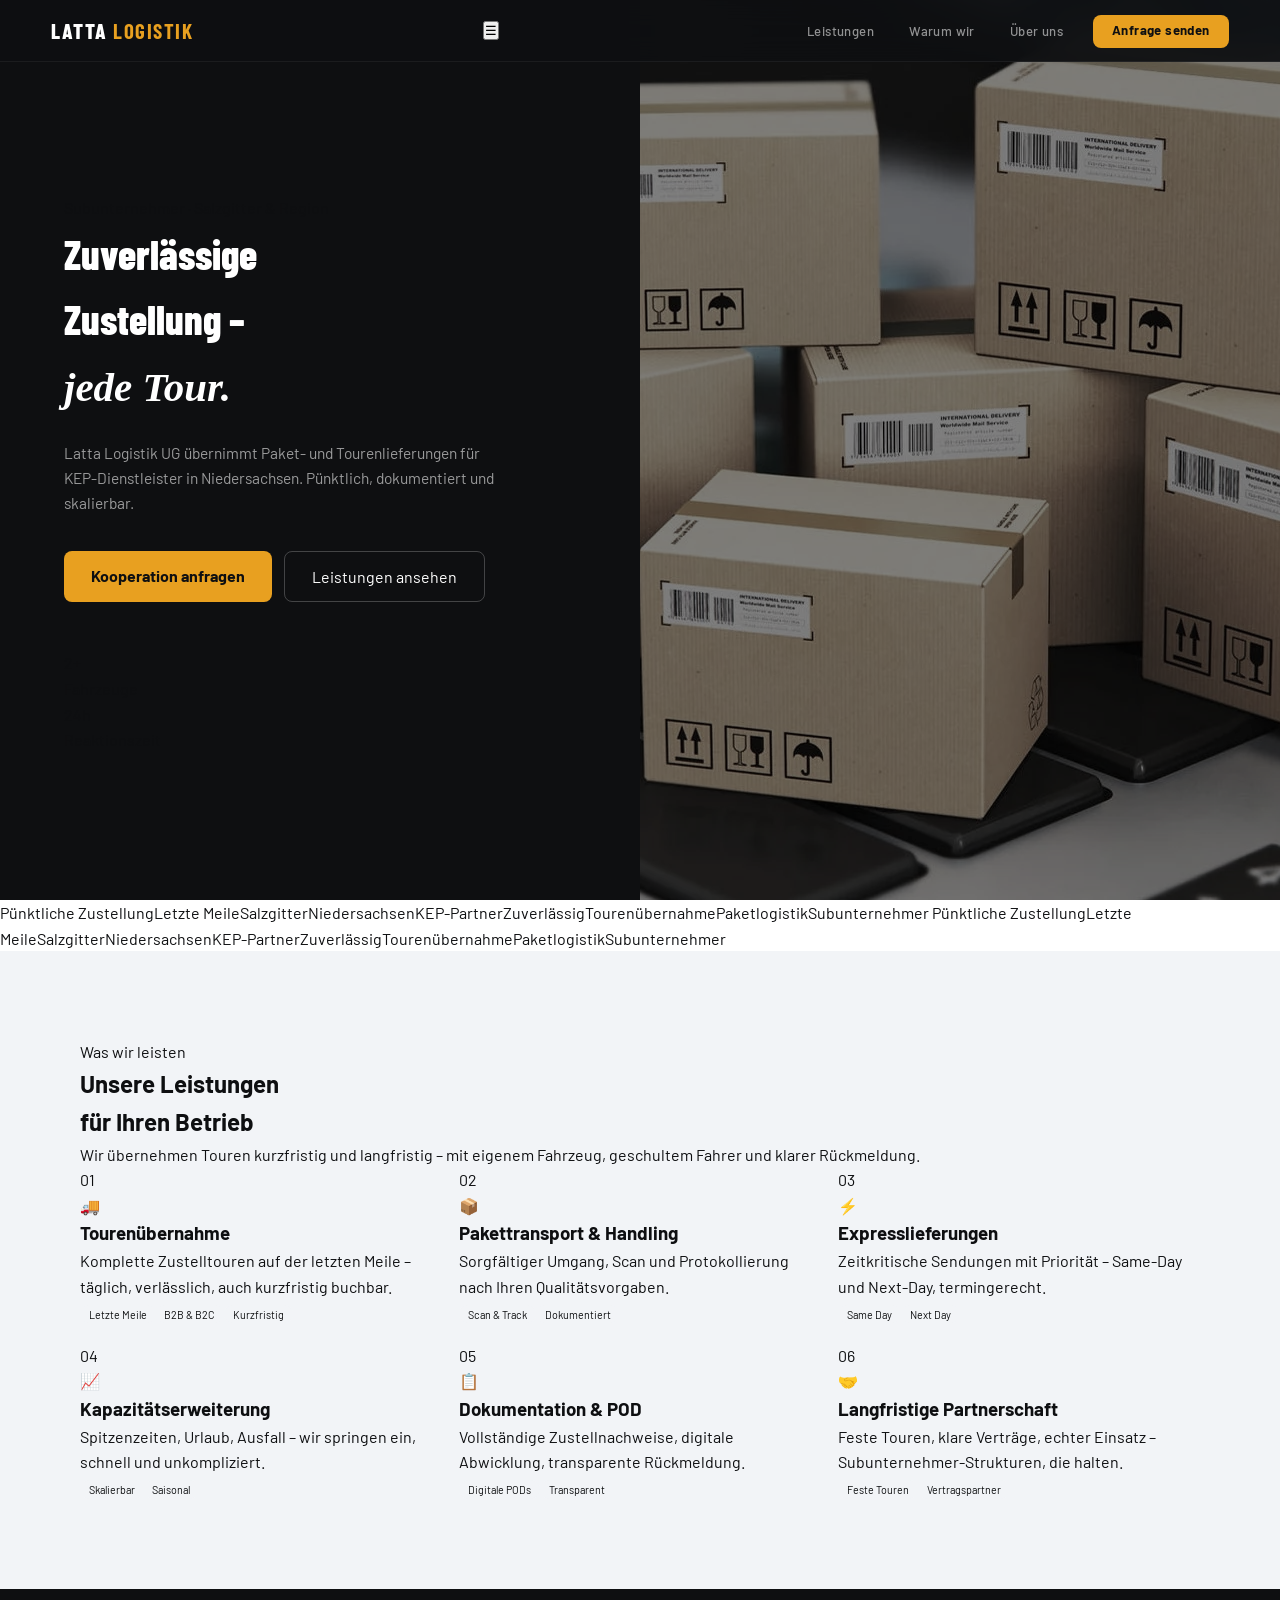
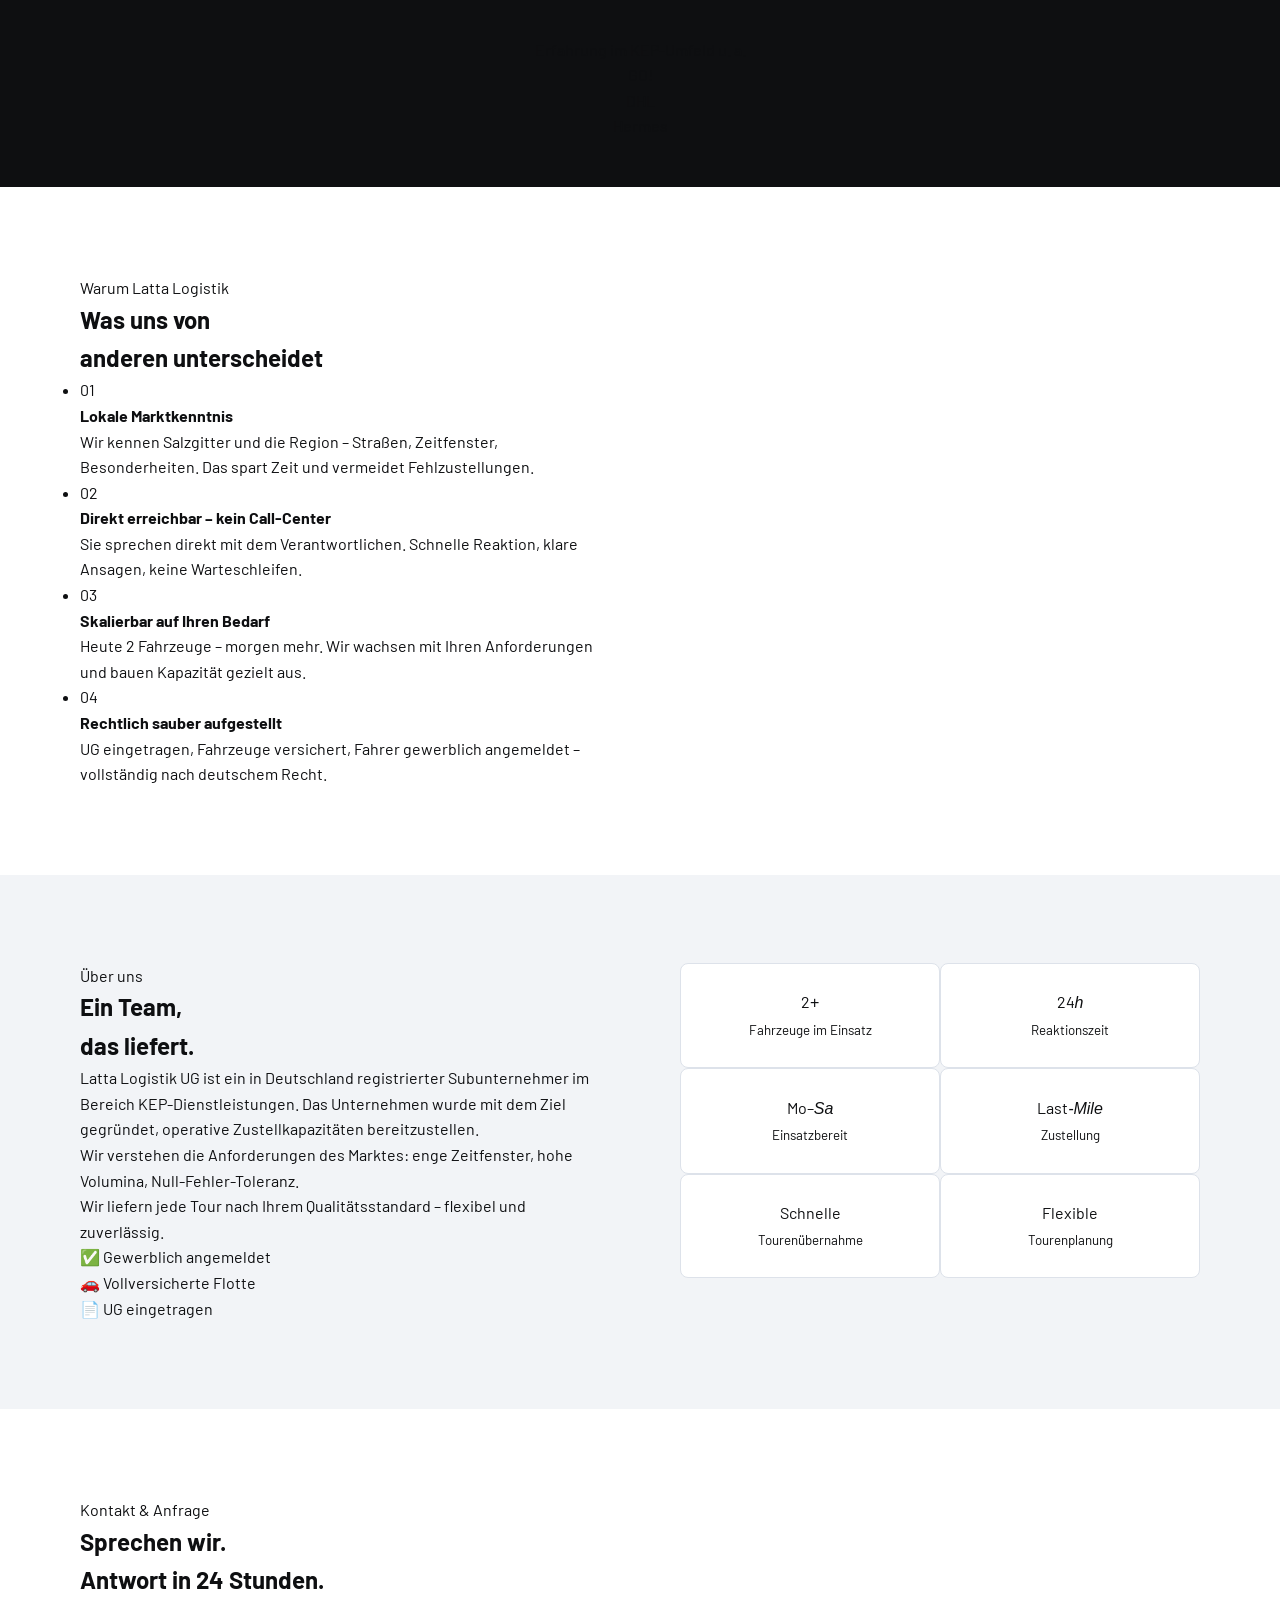
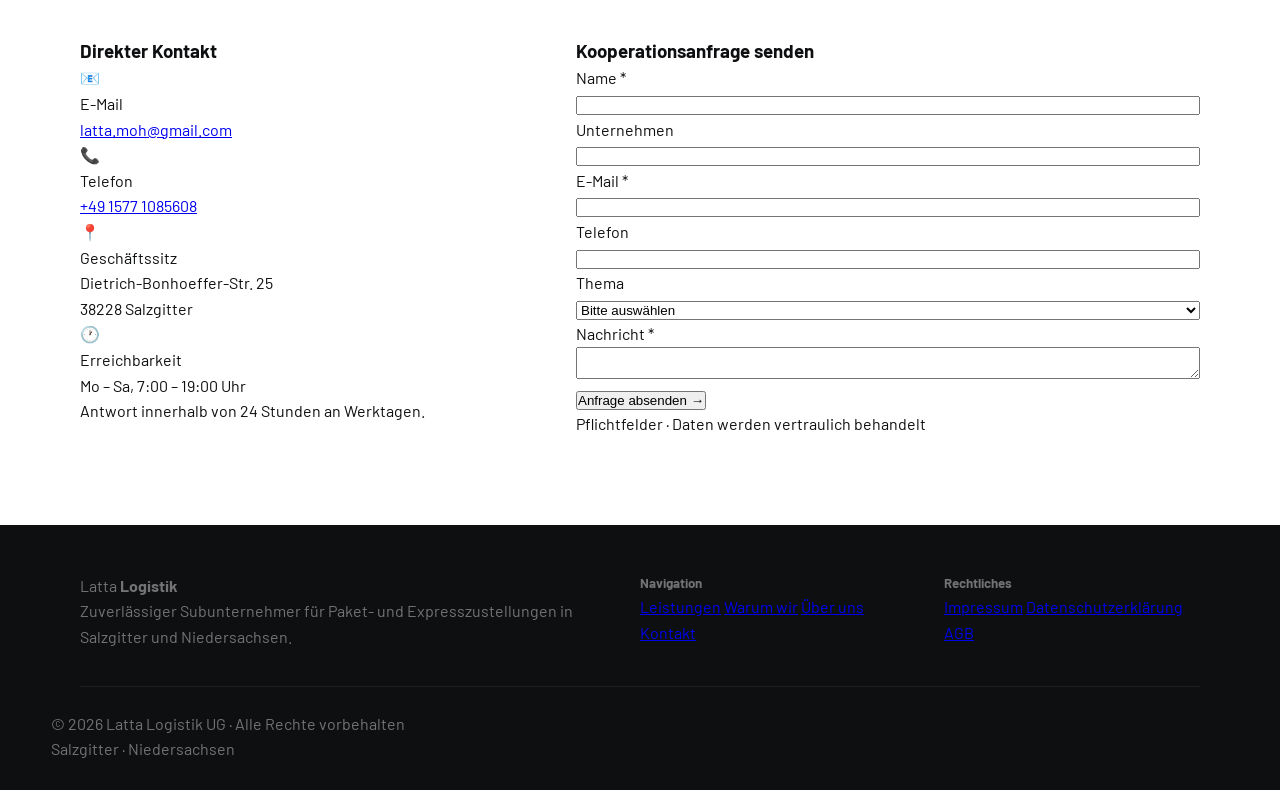
==== commit 69388374: "Add files via upload" ====
--- a/index.html
+++ b/index.html
@@ -1,74 +1,169 @@
 <!DOCTYPE html>
 <html lang="de">
+
+<!-- =======================
+     HEAD / META INFORMATION
+     PURPOSE:
+     - SEO
+     - Performance (fonts preload)
+     - responsive behavior
+======================= -->
 <head>
   <meta charset="UTF-8"/>
+
+  <!-- Mobile responsiveness (CRITICAL) -->
   <meta name="viewport" content="width=device-width, initial-scale=1"/>
+
+  <!-- SEO TITLE (primary ranking factor) -->
   <title>Latta Logistik UG – Subunternehmer Logistik Salzgitter</title>
+
+  <!-- SEO DESCRIPTION (search snippets) -->
   <meta name="description" content="Latta Logistik UG – Zuverlässiger Logistik-Subunternehmer in Salzgitter. Paket- und Tourenlieferungen für KEP-Dienstleister in Niedersachsen."/>
+
+  <!-- SEO KEYWORDS (low impact but harmless) -->
   <meta name="keywords" content="Subunternehmer Logistik Salzgitter, KEP Subunternehmer Niedersachsen, Zustellpartner DHL GLS, Pakettransport Salzgitter"/>
-  
+
+  <!-- PERFORMANCE: Preconnect for faster font loading -->
   <link rel="preconnect" href="https://fonts.googleapis.com">
   <link rel="preconnect" href="https://fonts.gstatic.com" crossorigin>
+
+  <!-- TYPOGRAPHY: External font system -->
   <link href="https://fonts.googleapis.com/css2?family=Barlow+Condensed:wght@500;600;700;800&family=Barlow:wght@300;400;500;600&display=swap" rel="stylesheet">
-  
+
+  <!-- MAIN STYLESHEET -->
   <link rel="stylesheet" href="styles.css">
 </head>
+
+
 <body>
 
+<!-- =======================
+     NAVIGATION (FIXED HEADER)
+     NOTE:
+     - JS dependency: #navToggle
+     - mobile menu handled via script.js
+======================= -->
 <nav role="banner">
+
+  <!-- Brand / Logo -->
   <div class="n-logo">Latta <b>Logistik</b></div>
+
+  <!-- Mobile toggle button (JS required) -->
   <button id="navToggle">☰</button>
+
+  <!-- Main navigation links -->
   <ul class="n-links">
-    
     <li><a href="#leistungen">Leistungen</a></li>
     <li><a href="#vorteile">Warum wir</a></li>
     <li><a href="#ueber-uns">Über uns</a></li>
+
+    <!-- CTA link (conversion target) -->
     <li><a href="#kontakt" class="n-cta">Anfrage senden</a></li>
   </ul>
 </nav>
 
+
+<!-- =======================
+     HERO SECTION (MAIN LANDING)
+     PURPOSE:
+     - first impression
+     - conversion entry point
+======================= -->
 <section id="hero">
+
+  <!-- LEFT CONTENT (text + CTA) -->
   <div class="hero-left">
+
+    <!-- Badge / Context label -->
     <div class="h-pill">Subunternehmer · Salzgitter & Region</div>
-    <h1 class="h-title">Zuverlässige<br>Zustellung –<br><em>jede Tour.</em></h1>
-    <p class="h-sub">Latta Logistik UG übernimmt Paket- und Tourenlieferungen für KEP-Dienstleister in Niedersachsen. Pünktlich, dokumentiert und skalierbar.</p>
+
+    <!-- Main headline -->
+    <h1 class="h-title">
+      Zuverlässige<br>Zustellung –<br><em>jede Tour.</em>
+    </h1>
+
+    <!-- Supporting text -->
+    <p class="h-sub">
+      Latta Logistik UG übernimmt Paket- und Tourenlieferungen für KEP-Dienstleister in Niedersachsen. Pünktlich, dokumentiert und skalierbar.
+    </p>
+
+    <!-- CTA buttons -->
     <div class="h-btns">
       <a href="#kontakt" class="btn-a">Kooperation anfragen</a>
       <a href="#leistungen" class="btn-b">Leistungen ansehen</a>
     </div>
+
+    <!-- KPI BLOCK (metrics) -->
     <div class="h-kpis">
+
       <div class="kpi">
         <div class="kpi-n">2<span>+</span></div>
         <div class="kpi-l">Fahrzeuge</div>
       </div>
+
       <div class="kpi">
         <div class="kpi-n">24<span>h</span></div>
         <div class="kpi-l">Reaktionszeit</div>
       </div>
-    </div>
-  </div>
-
+
+    </div>
+  </div>
+
+  <!-- RIGHT VISUAL AREA (background only) -->
   <div class="hero-right" aria-hidden="true">
+
+    <!-- Background image layer -->
     <div class="hero-right-bg"></div>
-    <div class="hero-svg-wrap">
-
-    </div>
+
+    <!-- Reserved for future SVG / animation -->
+    <div class="hero-svg-wrap"></div>
+
   </div>
 </section>
 
+
+<!-- =======================
+     SCROLLING TRUST TICKER
+     PURPOSE:
+     - social proof
+     - keywords repetition (SEO side effect)
+======================= -->
 <div class="ticker" aria-hidden="true">
   <div class="ticker-inner">
+
+    <!-- duplicated intentionally for infinite scroll effect -->
     <span>Pünktliche Zustellung</span><span>Letzte Meile</span><span>Salzgitter</span><span>Niedersachsen</span><span>KEP-Partner</span><span>Zuverlässig</span><span>Tourenübernahme</span><span>Paketlogistik</span><span>Subunternehmer</span>
+
     <span>Pünktliche Zustellung</span><span>Letzte Meile</span><span>Salzgitter</span><span>Niedersachsen</span><span>KEP-Partner</span><span>Zuverlässig</span><span>Tourenübernahme</span><span>Paketlogistik</span><span>Subunternehmer</span>
+
   </div>
 </div>
 
+
+<!-- =======================
+     SERVICES SECTION
+     PURPOSE:
+     - service breakdown
+     - structured offerings
+======================= -->
 <section id="leistungen" class="sec">
+
   <div class="sec-inner">
+
     <div class="eyebrow" data-r>Was wir leisten</div>
-    <h2 class="sec-h" data-r>Unsere Leistungen<br>für Ihren Betrieb</h2>
-    <p class="sec-p" data-r>Wir übernehmen Touren kurzfristig und langfristig – mit eigenem Fahrzeug, geschultem Fahrer und klarer Rückmeldung.</p>
+
+    <h2 class="sec-h" data-r>
+      Unsere Leistungen<br>für Ihren Betrieb
+    </h2>
+
+    <p class="sec-p" data-r>
+      Wir übernehmen Touren kurzfristig und langfristig – mit eigenem Fahrzeug, geschultem Fahrer und klarer Rückmeldung.
+    </p>
+
+    <!-- SERVICE GRID -->
     <div class="svc-grid">
+
+      <!-- Service 01 -->
       <article class="svc-card" data-r>
         <div class="svc-num">01</div>
         <div class="svc-icon">🚚</div>
@@ -76,6 +171,8 @@
         <p>Komplette Zustelltouren auf der letzten Meile – täglich, verlässlich, auch kurzfristig buchbar.</p>
         <div class="svc-tags"><span class="tag">Letzte Meile</span><span class="tag">B2B &amp; B2C</span><span class="tag">Kurzfristig</span></div>
       </article>
+
+      <!-- Service 02 -->
       <article class="svc-card" data-r="d1">
         <div class="svc-num">02</div>
         <div class="svc-icon">📦</div>
@@ -83,6 +180,8 @@
         <p>Sorgfältiger Umgang, Scan und Protokollierung nach Ihren Qualitätsvorgaben.</p>
         <div class="svc-tags"><span class="tag">Scan &amp; Track</span><span class="tag">Dokumentiert</span></div>
       </article>
+
+      <!-- Service 03 -->
       <article class="svc-card" data-r="d2">
         <div class="svc-num">03</div>
         <div class="svc-icon">⚡</div>
@@ -90,6 +189,8 @@
         <p>Zeitkritische Sendungen mit Priorität – Same-Day und Next-Day, termingerecht.</p>
         <div class="svc-tags"><span class="tag">Same Day</span><span class="tag">Next Day</span></div>
       </article>
+
+      <!-- Service 04 -->
       <article class="svc-card" data-r>
         <div class="svc-num">04</div>
         <div class="svc-icon">📈</div>
@@ -97,6 +198,8 @@
         <p>Spitzenzeiten, Urlaub, Ausfall – wir springen ein, schnell und unkompliziert.</p>
         <div class="svc-tags"><span class="tag">Skalierbar</span><span class="tag">Saisonal</span></div>
       </article>
+
+      <!-- Service 05 -->
       <article class="svc-card" data-r="d1">
         <div class="svc-num">05</div>
         <div class="svc-icon">📋</div>
@@ -104,6 +207,8 @@
         <p>Vollständige Zustellnachweise, digitale Abwicklung, transparente Rückmeldung.</p>
         <div class="svc-tags"><span class="tag">Digitale PODs</span><span class="tag">Transparent</span></div>
       </article>
+
+      <!-- Service 06 -->
       <article class="svc-card" data-r="d2">
         <div class="svc-num">06</div>
         <div class="svc-icon">🤝</div>
@@ -111,12 +216,18 @@
         <p>Feste Touren, klare Verträge, echter Einsatz – Subunternehmer-Strukturen, die halten.</p>
         <div class="svc-tags"><span class="tag">Feste Touren</span><span class="tag">Vertragspartner</span></div>
       </article>
+
     </div>
   </div>
 </section>
 
+
+<!-- =======================
+     PARTNER SECTION
+======================= -->
 <div id="partner">
-  <p class="p-eyebrow">Erfahrung im KEP-Umfeld u. a. </p>
+  <p class="p-eyebrow">Erfahrung im KEP-Umfeld u. a.</p>
+
   <div class="p-chips">
     <div class="p-chip">GO!</div>
     <div class="p-chip">DHL</div>
@@ -124,171 +235,252 @@
   </div>
 </div>
 
+
+<!-- =======================
+     ADVANTAGES SECTION
+======================= -->
 <section id="vorteile" class="sec">
+
   <div class="sec-inner">
+
     <div class="adv-layout">
+
+      <!-- LEFT TEXT COLUMN -->
       <div>
+
         <div class="eyebrow" data-r>Warum Latta Logistik</div>
-        <h2 class="sec-h" data-r>Was uns von<br>anderen unterscheidet</h2>
+
+        <h2 class="sec-h" data-r>
+          Was uns von<br>anderen unterscheidet
+        </h2>
+
+        <!-- ADVANTAGE LIST -->
         <ul class="adv-list" data-r>
+
           <li class="adv-row">
             <div class="adv-num">01</div>
-            <div><h4>Lokale Marktkenntnis</h4><p>Wir kennen Salzgitter und die Region – Straßen, Zeitfenster, Besonderheiten. Das spart Zeit und vermeidet Fehlzustellungen.</p></div>
+            <div>
+              <h4>Lokale Marktkenntnis</h4>
+              <p>Wir kennen Salzgitter und die Region – Straßen, Zeitfenster, Besonderheiten. Das spart Zeit und vermeidet Fehlzustellungen.</p>
+            </div>
           </li>
+
           <li class="adv-row">
             <div class="adv-num">02</div>
-            <div><h4>Direkt erreichbar – kein Call-Center</h4><p>Sie sprechen direkt mit dem Verantwortlichen. Schnelle Reaktion, klare Ansagen, keine Warteschleifen.</p></div>
+            <div>
+              <h4>Direkt erreichbar – kein Call-Center</h4>
+              <p>Sie sprechen direkt mit dem Verantwortlichen. Schnelle Reaktion, klare Ansagen, keine Warteschleifen.</p>
+            </div>
           </li>
+
           <li class="adv-row">
             <div class="adv-num">03</div>
-            <div><h4>Skalierbar auf Ihren Bedarf</h4><p>Heute 2 Fahrzeuge – morgen mehr. Wir wachsen mit Ihren Anforderungen und bauen Kapazität gezielt aus.</p></div>
+            <div>
+              <h4>Skalierbar auf Ihren Bedarf</h4>
+              <p>Heute 2 Fahrzeuge – morgen mehr. Wir wachsen mit Ihren Anforderungen und bauen Kapazität gezielt aus.</p>
+            </div>
           </li>
+
           <li class="adv-row">
             <div class="adv-num">04</div>
-            <div><h4>Rechtlich sauber aufgestellt</h4><p>UG eingetragen, Fahrzeuge versichert, Fahrer gewerblich angemeldet – vollständig nach deutschem Recht.</p></div>
+            <div>
+              <h4>Rechtlich sauber aufgestellt</h4>
+              <p>UG eingetragen, Fahrzeuge versichert, Fahrer gewerblich angemeldet – vollständig nach deutschem Recht.</p>
+            </div>
           </li>
+
         </ul>
       </div>
-  <!-- ###auskommentiert
-     <div class="perf-panel" data-r>
-        <h4>Performance-Übersicht</h4>
-        <div class="p-stat">
-          <div class="p-row"><span class="p-label">Leistung: Last Mile Zustellung</span></div>
-          <div class="p-track"><div class="p-fill" data-w="100%"></div></div>
-        </div>
-        <div class="p-stat">
-          <div class="p-row"><span class="p-label">Einsatzgebiet: Region Niedersachsen</span></div>
-          <div class="p-track"><div class="p-fill" data-w="100%"></div></div>
-        </div>
-        <div class="p-stat">
-          <div class="p-row"><span class="p-label">Verfügbarkeit: Mo – Sa</span></div>
-          <div class="p-track"><div class="p-fill" data-w="100%"></div></div>
-        </div>
-        <div class="fleet-tags">
-          <span class="fleet-tag">🚐 Transporter</span>
-          <span class="fleet-tag">🚚 Kastenwagen</span>
-          <span class="fleet-tag">📱 GPS-Tracking</span>
-        </div>
-      </div>
-    </div>
-  </div> -->
+
+      <!-- RIGHT PANEL COMMENTED OUT
+           NOTE:
+           - reserved for future KPI dashboard
+           - safe to re-enable later
+      -->
+    </div>
+  </div>
 </section>
 
+
+<!-- =======================
+     ABOUT SECTION
+======================= -->
 <section id="ueber-uns" class="sec">
+
   <div class="sec-inner">
+
     <div class="about-layout">
+
+      <!-- TEXT COLUMN -->
       <div class="about-text" data-r>
+
         <div class="eyebrow">Über uns</div>
+
         <h2 class="sec-h">Ein Team,<br>das liefert.</h2>
-        <p> Latta Logistik UG ist ein in Deutschland registrierter Subunternehmer im Bereich KEP-Dienstleistungen. Das Unternehmen wurde mit dem Ziel gegründet, operative Zustellkapazitäten für Logistikdienstleister bereitzustellen.</p>
-        <p>Wir verstehen die Anforderungen des Marktes: enge Zeitfenster, hohe Volumina, Null-Fehler-Toleranz. Deshalb haben wir Prozesse, Team und Fuhrpark von Anfang an darauf ausgerichtet.</p>
-<p>Wir liefern jede Tour nach Ihrem Qualitätsstandard – flexibel und zuverlässig.</p>
+
+        <p>Latta Logistik UG ist ein in Deutschland registrierter Subunternehmer im Bereich KEP-Dienstleistungen. Das Unternehmen wurde mit dem Ziel gegründet, operative Zustellkapazitäten bereitzustellen.</p>
+
+        <p>Wir verstehen die Anforderungen des Marktes: enge Zeitfenster, hohe Volumina, Null-Fehler-Toleranz.</p>
+
+        <p>Wir liefern jede Tour nach Ihrem Qualitätsstandard – flexibel und zuverlässig.</p>
+
+        <!-- CERTIFICATION BADGES -->
         <div class="cert-row">
           <div class="cert">✅ Gewerblich angemeldet</div>
           <div class="cert">🚗 Vollversicherte Flotte</div>
           <div class="cert">📄 UG eingetragen</div>
         </div>
+
       </div>
+
+      <!-- NUMERIC FACTS GRID -->
       <div class="num-grid" data-r>
         <div class="num-card"><div class="big">2<em>+</em></div><small>Fahrzeuge im Einsatz</small></div>
         <div class="num-card"><div class="big">24<em>h</em></div><small>Reaktionszeit</small></div>
         <div class="num-card"><div class="big">Mo–<em>Sa</em></div><small>Einsatzbereit</small></div>
-        <div class="num-card"><div class="big">Last<em>-Mile</em></div><small> Zustellung</small></div>
-        <div class="num-card"><div class="big">Sch<em>nelle</em></div><small> Tourenübernahme</small></div>
-        <div class="num-card"><div class="big">Flex<em>ible</em></div><small> Tourenplanung</small></div>
-        
+        <div class="num-card"><div class="big">Last<em>-Mile</em></div><small>Zustellung</small></div>
+        <div class="num-card"><div class="big">Schnelle</div><small>Tourenübernahme</small></div>
+        <div class="num-card"><div class="big">Flexible</div><small>Tourenplanung</small></div>
       </div>
+
     </div>
   </div>
 </section>
 
+
+<!-- =======================
+     CONTACT SECTION
+======================= -->
 <section id="kontakt" class="sec">
+
   <div class="sec-inner">
-    <div class="eyebrow" data-r>Kontakt &amp; Anfrage</div>
+
+    <div class="eyebrow" data-r>Kontakt & Anfrage</div>
+
     <h2 class="sec-h" data-r>Sprechen wir.<br>Antwort in 24 Stunden.</h2>
+
     <div class="contact-layout">
+
+      <!-- CONTACT INFO -->
       <div class="c-info" data-r>
+
         <h3>Direkter Kontakt</h3>
+
         <div class="c-row">
           <div class="c-icon">📧</div>
-          <div><div class="c-label">E-Mail</div><div class="c-val"><a href="mailto:latta.moh@gmail.com">latta.moh@gmail.com</a></div></div>
-        </div>
+          <div>
+            <div class="c-label">E-Mail</div>
+            <div class="c-val"><a href="mailto:latta.moh@gmail.com">latta.moh@gmail.com</a></div>
+          </div>
+        </div>
+
         <div class="c-row">
           <div class="c-icon">📞</div>
-          <div><div class="c-label">Telefon</div><div class="c-val"><a href="tel:+4915771085608">+49 1577 1085608</a></div></div>
-        </div>
+          <div>
+            <div class="c-label">Telefon</div>
+            <div class="c-val"><a href="tel:+4915771085608">+49 1577 1085608</a></div>
+          </div>
+        </div>
+
         <div class="c-row">
           <div class="c-icon">📍</div>
-          <div><div class="c-label">Geschäftssitz</div><div class="c-val">Dietrich-Bonhoeffer-Str. 25<br>38228 Salzgitter</div></div>
-        </div>
+          <div>
+            <div class="c-label">Geschäftssitz</div>
+            <div class="c-val">Dietrich-Bonhoeffer-Str. 25<br>38228 Salzgitter</div>
+          </div>
+        </div>
+
         <div class="c-row">
           <div class="c-icon">🕐</div>
-          <div><div class="c-label">Erreichbarkeit</div><div class="c-val">Mo – Sa, 7:00 – 19:00 Uhr</div></div>
-        </div>
-        <div class="c-promise">⚡ Antwort innerhalb von 24 Stunden an Werktagen.</div>
+          <div>
+            <div class="c-label">Erreichbarkeit</div>
+            <div class="c-val">Mo – Sa, 7:00 – 19:00 Uhr</div>
+          </div>
+        </div>
+
+        <div class="c-promise">Antwort innerhalb von 24 Stunden an Werktagen.</div>
+
       </div>
 
-<!-- ################### Anfragen bearbeiten ##################### -->
-<form id="contact-form" class="c-form"
-      action="https://formspree.io/f/xkokrdov"
-      method="POST"
-      novalidate data-r>
-
-  <h3>Kooperationsanfrage senden</h3>
-
-  <div class="f-row">
-    <div class="f-group">
-      <label for="name">Name *</label>
-      <input type="text" id="name" name="name" required placeholder="Max Mustermann" autocomplete="name"/>
-    </div>
-
-    <div class="f-group">
-      <label for="company">Unternehmen</label>
-      <input type="text" id="company" name="company" placeholder="Ihre Firma"/>
-    </div>
-  </div>
-
-  <div class="f-row">
-    <div class="f-group">
-      <label for="email">E-Mail *</label>
-      <input type="email" id="email" name="email" required placeholder="mail@firma.de" autocomplete="email"/>
-    </div>
-
-    <div class="f-group">
-      <label for="phone">Telefon</label>
-      <input type="tel" id="phone" name="phone" placeholder="+49 ..." autocomplete="tel"/>
-    </div>
-  </div>
-
-  <div class="f-group">
-    <label for="interest">Thema</label>
-    <select id="interest" name="interest">
-      <option value="">Bitte auswählen</option>
-      <option value="Subunternehmerschaft / Touren">Subunternehmerschaft / Touren</option>
-      <option value="Kapazitätserweiterung">Kapazitätserweiterung</option>
-      <option value="Sonstiges">Sonstiges</option>
-    </select>
-  </div>
-
-  <div class="f-group">
-    <label for="message">Nachricht *</label>
-    <textarea id="message" name="message" required placeholder="Region, tägliche Stopps, Zeitraum …"></textarea>
-  </div>
-
-  <button type="submit" class="f-submit">Anfrage absenden →</button>
-
-  <p class="f-note">* Pflichtfelder · Ihre Daten werden vertraulich behandelt.</p>
-</form>
+      <!-- FORM (CRITICAL: backend dependency Formspree) -->
+      <form id="contact-form"
+            class="c-form"
+            action="https://formspree.io/f/xkokrdov"
+            method="POST"
+            novalidate
+            data-r>
+
+        <h3>Kooperationsanfrage senden</h3>
+
+        <!-- FORM ROW 1 -->
+        <div class="f-row">
+          <div class="f-group">
+            <label for="name">Name *</label>
+            <input type="text" id="name" name="name" required />
+          </div>
+
+          <div class="f-group">
+            <label for="company">Unternehmen</label>
+            <input type="text" id="company" name="company" />
+          </div>
+        </div>
+
+        <!-- FORM ROW 2 -->
+        <div class="f-row">
+          <div class="f-group">
+            <label for="email">E-Mail *</label>
+            <input type="email" id="email" name="email" required />
+          </div>
+
+          <div class="f-group">
+            <label for="phone">Telefon</label>
+            <input type="tel" id="phone" name="phone" />
+          </div>
+        </div>
+
+        <!-- FORM SELECT -->
+        <div class="f-group">
+          <label for="interest">Thema</label>
+          <select id="interest" name="interest">
+            <option value="">Bitte auswählen</option>
+            <option value="Subunternehmerschaft / Touren">Subunternehmerschaft / Touren</option>
+            <option value="Kapazitätserweiterung">Kapazitätserweiterung</option>
+            <option value="Sonstiges">Sonstiges</option>
+          </select>
+        </div>
+
+        <!-- MESSAGE -->
+        <div class="f-group">
+          <label for="message">Nachricht *</label>
+          <textarea id="message" name="message" required></textarea>
+        </div>
+
+        <!-- SUBMIT -->
+        <button type="submit" class="f-submit">Anfrage absenden →</button>
+
+        <p class="f-note">Pflichtfelder · Daten werden vertraulich behandelt</p>
+
+      </form>
+
     </div>
   </div>
 </section>
 
+
+<!-- =======================
+     FOOTER
+======================= -->
 <footer>
+
   <div class="f-grid">
+
+    <!-- BRAND BLOCK -->
     <div class="f-brand">
       <div class="logo">Latta <b>Logistik</b></div>
-      <p>Zuverlässiger Subunternehmer für Paket- und Expresszustellungen in Salzgitter und der Region Niedersachsen.</p>
-    </div>
+      <p>Zuverlässiger Subunternehmer für Paket- und Expresszustellungen in Salzgitter und Niedersachsen.</p>
+    </div>
+
+    <!-- NAVIGATION FOOTER -->
     <div class="f-col">
       <h5>Navigation</h5>
       <a href="#leistungen">Leistungen</a>
@@ -296,20 +488,33 @@
       <a href="#ueber-uns">Über uns</a>
       <a href="#kontakt">Kontakt</a>
     </div>
-<div class="f-col">
-  <h5>Rechtliches</h5>
-
-  <a href="impressum.html">Impressum</a>
-  <a href="datenschutz.html">Datenschutzerklärung</a>
-  <a href="agb.html">AGB</a>
-</div>
-  </div>
+
+    <!-- LEGAL LINKS -->
+    <div class="f-col">
+      <h5>Rechtliches</h5>
+      <a href="impressum.html">Impressum</a>
+      <a href="datenschutz.html">Datenschutzerklärung</a>
+      <a href="agb.html">AGB</a>
+    </div>
+
+  </div>
+
+  <!-- COPYRIGHT -->
   <div class="f-bottom">
     <p>© <span id="year"></span> Latta Logistik UG · Alle Rechte vorbehalten</p>
     <p>Salzgitter · Niedersachsen</p>
   </div>
+
 </footer>
 
+
+<!-- =======================
+     JAVASCRIPT ENTRY POINT
+     NOTE:
+     - controls nav toggle
+     - scroll animations
+     - year injection
+======================= -->
 <script src="script.js"></script>
 
 </body>
--- a/styles.css
+++ b/styles.css
@@ -1,353 +1,482 @@
-*,*::before,*::after{box-sizing:border-box;margin:0;padding:0}
-
-:root{
-  --ink:#0e0f11;--steel:#1c2333;--slate:#2d3748;--ash:#8892a4;
-  --silver:#c8d0dc;--fog:#f2f4f7;--white:#ffffff;
-  --amber:#e8a020;--amber2:#c88a10;--accent:#2a6ef5;
-  --border:#dde2ea;--r:8px;
-}
-
+/* =======================
+   RESET & BASE STYLES
+   PURPOSE:
+   - Normalisiert Browser-Defaults
+   - Verhindert inkonsistente Box-Modells
+   - Basis für sauberes Layout-System
+
+   WARNING:
+   - Nicht entfernen (führt zu Layout-Drift)
+======================= */
+*,*::before,*::after{
+  box-sizing:border-box;
+  margin:0;
+  padding:0;
+}
+
+/* Smooth scrolling für Anchor-Navigation
+   NOTE: Kann bei reduzierter Bewegung (accessibility) überschrieben werden */
 html{scroll-behavior:smooth}
-body{font-family:'Barlow',sans-serif;color:var(--ink);background:var(--white);line-height:1.6;overflow-x:hidden}
+
+body{
+  font-family:'Barlow',sans-serif;
+  color:var(--ink);
+  background:var(--white);
+  line-height:1.6;
+  overflow-x:hidden; /* FIX: verhindert horizontales Scrollen durch Overflows */
+
+  /* SAFE TO EXTEND:
+     - font-size global scaling
+     - background themes (dark mode) */
+}
+
+/* Scrollbar Styling (nur WebKit Browser)
+   LIMITATION: funktioniert nicht in Firefox */
 ::-webkit-scrollbar{width:5px}
 ::-webkit-scrollbar-thumb{background:var(--amber);border-radius:99px}
 
-/* NAVIGATION */
+/* Media defaults
+   PURPOSE:
+   - verhindert Overflow von Bildern/Videos
+   - sorgt für responsive Skalierung */
+img,svg,video{max-width:100%;height:auto}
+
+/* Form Controls full width
+   NOTE: überschreibt native Styles → bewusst vereinheitlicht */
+input,textarea,select{width:100%}
+
+
+/* =======================
+   DESIGN TOKENS (VARIABLES)
+   PURPOSE:
+   - zentrale Steuerung von Design
+   - schnelle Theme-Anpassung
+
+   SAFE TO CHANGE:
+   - Farben
+   - Radius
+   - Container Breite
+
+   RISK:
+   - Farbkontraste (Accessibility)
+======================= */
+:root{
+  --ink:#0e0f11;
+  --steel:#1c2333;
+  --slate:#2d3748;
+  --ash:#8892a4;
+  --silver:#c8d0dc;
+
+  --fog:#f2f4f7;
+  --white:#ffffff;
+
+  --amber:#e8a020;
+  --amber2:#c88a10;
+  --accent:#2a6ef5;
+
+  --border:#dde2ea;
+
+  --r:8px;              /* UI consistency radius */
+  --container:1120px;   /* Layout max width */
+}
+
+
+/* =======================
+   GLOBAL LAYOUT SYSTEM
+   PURPOSE:
+   - standardisiert Seitenabstände
+   - zentrale Grid-Basis
+
+   SAFE TO MODIFY:
+   - gaps
+   - padding
+
+   RISK:
+   - grid-template-columns (bricht Layout-Struktur)
+======================= */
+.sec{
+  padding:5.5rem 4vw; /* vertikaler Rhythmus zwischen Sektionen */
+}
+
+.sec-inner{
+  max-width:var(--container);
+  margin:0 auto; /* zentriert Content */
+}
+
+/* GRID BASE SYSTEM
+   NOTE:
+   - alle Layouts basieren auf diesen Grid-Strukturen
+   - Änderungen wirken global auf mehrere Seiten */
+.adv-layout,
+.about-layout,
+.contact-layout,
+.f-grid{
+  display:grid;
+}
+
+/* =======================
+   ADVANTAGES SECTION
+======================= */
+.adv-layout{
+  grid-template-columns:1fr 1fr;
+  gap:5rem;
+  align-items:start;
+}
+
+/* =======================
+   ABOUT SECTION
+======================= */
+.about-layout{
+  grid-template-columns:1fr 1fr;
+  gap:5rem;
+  align-items:start;
+}
+
+/* =======================
+   CONTACT SECTION
+   NOTE:
+   - 1.5fr = größere Form-Spalte
+======================= */
+.contact-layout{
+  grid-template-columns:1fr 1.5fr;
+  gap:5rem;
+  align-items:start;
+  margin-top:2.25rem;
+}
+
+/* =======================
+   FOOTER GRID
+   PURPOSE:
+   - 3-Spalten Struktur
+   - Branding + Links + Info
+======================= */
+.f-grid{
+  max-width:var(--container);
+  margin:0 auto;
+  grid-template-columns:2fr 1fr 1fr;
+  gap:3rem;
+
+  padding-bottom:2.25rem;
+  border-bottom:1px solid rgba(255,255,255,.07);
+  margin-bottom:1.5rem;
+}
+
+
+/* =======================
+   NAVIGATION (FIXED)
+   PURPOSE:
+   - immer sichtbar
+   - blur background für readability
+
+   RISK:
+   - z-index Konflikte mit Modals
+======================= */
 nav{
-  position:fixed;top:0;left:0;right:0;z-index:200;height:62px;
-  display:flex;justify-content:space-between;align-items:center;
+  position:fixed;
+  top:0;left:0;right:0;
+  z-index:200;
+
+  height:62px;
+
+  display:flex;
+  justify-content:space-between;
+  align-items:center;
+
   padding:0 4vw;
-  background:rgba(14,15,17,.94);backdrop-filter:blur(16px);
+
+  background:rgba(14,15,17,.94);
+  backdrop-filter:blur(16px);
+
   border-bottom:1px solid rgba(255,255,255,.06);
 }
-.n-logo{font-family:'Barlow Condensed',sans-serif;font-size:1.3rem;font-weight:800;letter-spacing:1.5px;color:#fff;text-transform:uppercase}
+
+/* Logo Branding */
+.n-logo{
+  font-family:'Barlow Condensed',sans-serif;
+  font-size:1.3rem;
+  font-weight:800;
+  letter-spacing:1.5px;
+  color:#fff;
+  text-transform:uppercase;
+}
+
+/* Highlight im Logo */
 .n-logo b{color:var(--amber)}
-.n-links{display:flex;gap:0;list-style:none}
-.n-links a{color:rgba(255,255,255,.55);text-decoration:none;font-size:.82rem;font-weight:500;letter-spacing:.4px;padding:0 1.1rem;line-height:62px;border-bottom:2px solid transparent;transition:color .2s,border-color .2s}
-.n-links a:hover{color:#fff;border-color:var(--amber)}
-.n-cta{background:var(--amber)!important;color:var(--ink)!important;padding:.45rem 1.2rem!important;line-height:62px!important;border-radius:var(--r);font-weight:700!important;border-bottom:none!important;margin-left:.75rem}
-.n-cta:hover{background:var(--amber2)!important}
-
-/* HERO SECTION */
-#hero{min-height:100vh;position:relative;display:grid;grid-template-columns:1fr 1fr;background:var(--ink);overflow:hidden}
-.hero-left{display:flex;flex-direction:column;justify-content:center;padding:8rem 3vw 5rem 5vw;position:relative;z-index:2}
-#hero::after{content:'';position:absolute;top:0;right:calc(50% - 80px);bottom:0;width:160px;background:var(--ink);clip-path:polygon(100% 0,100% 100%,0 100%,55% 0);z-index:1}
+
+/* NAV LINKS
+   NOTE:
+   - line-height = vertikale Zentrierung im 62px nav */
+.n-links{
+  display:flex;
+  list-style:none;
+}
+
+.n-links a{
+  color:rgba(255,255,255,.55);
+  text-decoration:none;
+
+  font-size:.82rem;
+  font-weight:500;
+  letter-spacing:.4px;
+
+  padding:0 1.1rem;
+  line-height:62px;
+
+  border-bottom:2px solid transparent;
+  transition:.2s;
+}
+
+/* Hover Feedback */
+.n-links a:hover{
+  color:#fff;
+  border-color:var(--amber);
+}
+
+/* CTA BUTTON (NAV)
+   WARNING:
+   - !important nur nutzen wenn Framework Konflikte existieren */
+.n-cta{
+  background:var(--amber)!important;
+  color:var(--ink)!important;
+  padding:.45rem 1.2rem!important;
+  border-radius:var(--r);
+  font-weight:700!important;
+  margin-left:.75rem;
+}
+
+
+/* =======================
+   HERO SECTION (LANDING)
+   PURPOSE:
+   - First impression
+   - Conversion focus area
+======================= */
+#hero{
+  min-height:100vh;
+  display:grid;
+  grid-template-columns:1fr 1fr;
+
+  background:var(--ink);
+  overflow:hidden;
+
+  position:relative;
+}
+
+/* LEFT CONTENT COLUMN */
+.hero-left{
+  display:flex;
+  flex-direction:column;
+  justify-content:center;
+
+  padding:8rem 3vw 5rem 5vw;
+  z-index:2;
+}
+
+/* RIGHT VISUAL COLUMN */
 .hero-right{position:relative;overflow:hidden}
-.hero-right-bg{position:absolute;inset:0;background-image:url('background.png');background-size:cover;background-position:center;filter:brightness(.5) saturate(.4)}
-.hero-right::before{content:'';position:absolute;inset:0;z-index:1;background:linear-gradient(90deg,var(--ink) 0%,transparent 45%)}
-.hero-svg-wrap{position:absolute;inset:0;z-index:2;display:flex;align-items:center;justify-content:center;padding:5rem 1rem 2rem}
-.hero-svg-wrap svg{width:100%;max-width:480px;height:auto;filter:drop-shadow(0 14px 44px rgba(0,0,0,.65))}
-
-.h-pill{display:inline-flex;align-items:center;gap:.4rem;background:rgba(232,160,32,.12);border:1px solid rgba(232,160,32,.35);color:var(--amber);padding:.28rem .85rem;border-radius:99px;font-size:.72rem;font-weight:700;letter-spacing:1.2px;text-transform:uppercase;margin-bottom:1.6rem}
-.h-pill::before{content:'●';font-size:.48rem;animation:blink 2s infinite}
-@keyframes blink{0%,100%{opacity:1}50%{opacity:.25}}
-
-.h-title{font-family:'Barlow Condensed',sans-serif;font-size:clamp(1.9rem,3.2vw,3rem);font-weight:800;line-height:1.07;color:#fff;text-transform:uppercase;letter-spacing:.5px;margin-bottom:1.3rem}
-.h-title em{font-style:normal;color:var(--amber)}
-.h-sub{font-size:.97rem;color:rgba(255,255,255,.58);max-width:440px;margin-bottom:2.2rem;font-weight:300;line-height:1.78}
-.h-btns{display:flex;gap:.7rem;flex-wrap:wrap;margin-bottom:3rem}
-.btn-a{background:var(--amber);color:var(--ink);padding:.75rem 1.7rem;border-radius:var(--r);font-weight:700;font-size:.88rem;text-decoration:none;transition:background .2s,transform .2s;display:inline-block}
-.btn-a:hover{background:var(--amber2);transform:translateY(-2px)}
-.btn-b{background:transparent;color:#fff;padding:.75rem 1.7rem;border-radius:var(--r);font-weight:500;font-size:.88rem;text-decoration:none;border:1.5px solid rgba(255,255,255,.22);transition:border-color .2s,transform .2s;display:inline-block}
-.btn-b:hover{border-color:#fff;transform:translateY(-2px)}
-
-.h-kpis{display:flex;gap:0;border-top:1px solid rgba(255,255,255,.09);padding-top:1.75rem}
-.kpi{flex:1;padding-right:1.4rem;border-right:1px solid rgba(255,255,255,.07)}
-.kpi:last-child{border-right:none;padding-right:0;padding-left:1.4rem}
-.kpi:not(:first-child):not(:last-child){padding-left:1.4rem}
-.kpi-n{font-family:'Barlow Condensed',sans-serif;font-size:1.9rem;font-weight:800;color:#fff;line-height:1}
-.kpi-n span{color:var(--amber)}
-.kpi-l{font-size:.72rem;color:var(--ash);margin-top:.15rem}
-
-/* TICKER */
-.ticker{background:var(--amber);overflow:hidden;padding:.55rem 0;white-space:nowrap}
-.ticker-inner{display:inline-block;animation:tick 30s linear infinite}
-@keyframes tick{from{transform:translateX(0)}to{transform:translateX(-50%)}}
-.ticker span{font-family:'Barlow Condensed',sans-serif;font-size:.8rem;font-weight:700;letter-spacing:1.8px;text-transform:uppercase;color:var(--ink);padding:0 2rem}
-.ticker span::after{content:'·';margin-left:2rem;opacity:.35}
-
-/* GENERAL SECTIONS */
-.sec{padding:5.5rem 4vw}
-.sec-inner{max-width:1120px;margin:0 auto}
-.eyebrow{font-size:.68rem;font-weight:700;letter-spacing:2.5px;text-transform:uppercase;color:var(--amber);margin-bottom:.55rem;display:flex;align-items:center;gap:.45rem}
-.eyebrow::before{content:'';width:18px;height:2px;background:var(--amber);display:inline-block}
-.sec-h{font-family:'Barlow Condensed',sans-serif;font-size:clamp(1.8rem,3vw,2.6rem);font-weight:800;text-transform:uppercase;color:var(--ink);line-height:1.08;margin-bottom:.65rem}
-.sec-p{font-size:.95rem;color:var(--ash);max-width:540px;line-height:1.75;margin-bottom:2.75rem}
-
-/* LEISTUNGEN CARDS */
+
+.hero-right-bg{
+  position:absolute;
+  inset:0;
+
+  background:url('background.png') center/cover;
+
+  filter:brightness(.5) saturate(.4);
+}
+
+/* TYPOGRAPHY */
+.h-title{
+  font-family:'Barlow Condensed';
+  font-size:clamp(1.9rem,3.2vw,3rem);
+  font-weight:800;
+  color:#fff;
+
+  margin-bottom:1.3rem;
+}
+
+.h-sub{
+  font-size:.97rem;
+  color:rgba(255,255,255,.58);
+
+  max-width:440px;
+  margin-bottom:2.2rem;
+}
+
+/* BUTTON GROUP */
+.h-btns{
+  display:flex;
+  gap:.7rem;
+  flex-wrap:wrap;
+  margin-bottom:3rem;
+}
+
+
+/* =======================
+   UI COMPONENTS
+   PURPOSE:
+   - reusable UI elements
+======================= */
+.btn-a,.btn-b{
+  padding:.75rem 1.7rem;
+  border-radius:var(--r);
+  text-decoration:none;
+}
+
+/* PRIMARY ACTION */
+.btn-a{
+  background:var(--amber);
+  color:var(--ink);
+  font-weight:700;
+}
+
+/* SECONDARY ACTION */
+.btn-b{
+  border:1.5px solid rgba(255,255,255,.22);
+  color:#fff;
+}
+
+/* LABEL TAG */
+.tag{
+  background:var(--fog);
+  font-size:.67rem;
+  padding:.18rem .55rem;
+  border-radius:99px;
+}
+
+/* KPI GRID */
+.num-grid{
+  display:grid;
+  grid-template-columns:1fr 1fr;
+}
+
+/* KPI CARD */
+.num-card{
+  background:#fff;
+  border:1px solid var(--border);
+  border-radius:var(--r);
+
+  padding:1.6rem;
+  text-align:center;
+}
+
+
+/* =======================
+   SECTION BACKGROUNDS
+   PURPOSE:
+   - visuelle Trennung der Seitenbereiche
+======================= */
 #leistungen{background:var(--fog)}
-.svc-grid{display:grid;grid-template-columns:repeat(3,1fr);gap:1.1rem}
-.svc-card{background:#fff;border-radius:var(--r);padding:1.85rem 1.6rem;border:1px solid var(--border);position:relative;overflow:hidden;transition:transform .25s,box-shadow .25s}
-.svc-card:hover{transform:translateY(-4px);box-shadow:0 10px 30px rgba(0,0,0,.08)}
-.svc-card::before{content:'';position:absolute;top:0;left:0;right:0;height:3px;background:var(--amber);transform:scaleX(0);transform-origin:left;transition:transform .3s}
-.svc-card:hover::before{transform:scaleX(1)}
-.svc-num{font-family:'Barlow Condensed',sans-serif;font-size:2.6rem;font-weight:800;color:var(--fog);position:absolute;top:.4rem;right:.9rem;line-height:1;user-select:none}
-.svc-icon{font-size:1.5rem;margin-bottom:.85rem}
-.svc-card h3{font-family:'Barlow Condensed',sans-serif;font-size:1.05rem;font-weight:700;text-transform:uppercase;letter-spacing:.5px;color:var(--ink);margin-bottom:.5rem}
-.svc-card p{font-size:.87rem;color:var(--ash);line-height:1.65}
-.svc-tags{display:flex;flex-wrap:wrap;gap:.35rem;margin-top:.85rem}
-.tag{background:var(--fog);color:var(--slate);font-size:.67rem;font-weight:600;padding:.18rem .55rem;border-radius:99px;letter-spacing:.3px}
-
-/* PARTNER */
-#partner{background:var(--ink);padding:3rem 4vw;text-align:center}
-.p-eyebrow{font-size:.68rem;font-weight:700;letter-spacing:2.5px;text-transform:uppercase;color:rgba(255,255,255,.28);margin-bottom:1.75rem}
-.p-chips{display:flex;justify-content:center;flex-wrap:wrap;gap:.85rem}
-.p-chip{background:rgba(255,255,255,.05);border:1px solid rgba(255,255,255,.1);color:rgba(255,255,255,.5);font-family:'Barlow Condensed',sans-serif;font-size:.95rem;font-weight:700;letter-spacing:1px;padding:.6rem 1.5rem;border-radius:6px;text-transform:uppercase;transition:background .2s,color .2s}
-.p-chip:hover{background:rgba(232,160,32,.12);color:var(--amber)}
-
-/* VORTEILE & PERFORMANCE */
-#vorteile{background:#fff}
-.adv-layout{display:grid;grid-template-columns:1fr 1fr;gap:5rem;align-items:start}
-.adv-list{list-style:none;margin-top:.5rem}
-.adv-row{display:flex;gap:1rem;align-items:flex-start;padding:1.4rem 0;border-bottom:1px solid var(--border)}
-.adv-row:last-child{border-bottom:none}
-.adv-num{font-family:'Barlow Condensed',sans-serif;font-size:1.4rem;font-weight:800;color:var(--amber);min-width:2.2rem;line-height:1;margin-top:.1rem}
-.adv-row h4{font-family:'Barlow Condensed',sans-serif;font-size:.95rem;font-weight:700;text-transform:uppercase;letter-spacing:.5px;color:var(--ink);margin-bottom:.2rem}
-.adv-row p{font-size:.86rem;color:var(--ash);line-height:1.65}
-.perf-panel{background:var(--steel);border-radius:12px;padding:2.25rem;position:sticky;top:5rem}
-.perf-panel h4{font-family:'Barlow Condensed',sans-serif;font-size:.68rem;font-weight:700;text-transform:uppercase;letter-spacing:2px;color:rgba(255,255,255,.35);margin-bottom:1.6rem}
-.p-stat{margin-bottom:1.35rem}
-.p-row{display:flex;justify-content:space-between;margin-bottom:.38rem}
-.p-label{font-size:.82rem;color:rgba(255,255,255,.55)}
-.p-val{font-family:'Barlow Condensed',sans-serif;font-size:.95rem;font-weight:700;color:#fff}
-.p-track{background:rgba(255,255,255,.08);border-radius:99px;height:5px;overflow:hidden}
-.p-fill{height:100%;border-radius:99px;background:linear-gradient(90deg,var(--accent),var(--amber));width:0;transition:width 1.3s ease-out}
-.fleet-tags{display:flex;gap:.5rem;flex-wrap:wrap;margin-top:1.75rem;padding-top:1.75rem;border-top:1px solid rgba(255,255,255,.08)}
-.fleet-tag{background:rgba(255,255,255,.06);border:1px solid rgba(255,255,255,.1);color:rgba(255,255,255,.65);font-size:.76rem;font-weight:600;padding:.35rem .8rem;border-radius:6px}
-
-/* ÜBER UNS */
+
+.svc-grid{
+  display:grid;
+  grid-template-columns:repeat(3,1fr);
+  gap:1.1rem;
+}
+
+#partner{
+  background:var(--ink);
+  padding:3rem 4vw;
+  text-align:center;
+}
+
 #ueber-uns{background:var(--fog)}
-.about-layout{display:grid;grid-template-columns:1fr 1fr;gap:5rem;align-items:start}
-.about-text p{font-size:.92rem;color:var(--slate);line-height:1.8;margin-bottom:1rem}
-.cert-row{display:flex;flex-wrap:wrap;gap:.65rem;margin-top:1.5rem}
-.cert{display:flex;align-items:center;gap:.45rem;background:#fff;border:1px solid var(--border);padding:.5rem .9rem;border-radius:6px;font-size:.8rem;font-weight:600;color:var(--ink)}
-.num-grid {
-  display: grid;
-  grid-template-columns: 1fr 1fr;
-}
-.num-card{background:#fff;border:1px solid var(--border);border-radius:var(--r);padding:1.6rem 1.35rem;text-align:center}
-.num-card .big{font-family:'Barlow Condensed',sans-serif;font-size:2.6rem;font-weight:800;color:var(--ink);line-height:1;margin-bottom:.25rem}
-.num-card .big em{color:var(--amber);font-style:normal}
-.num-card small{font-size:.77rem;color:var(--ash)}
-
-/* KONTAKT FORMULAR */
+
 #kontakt{background:#fff}
-.contact-layout{display:grid;grid-template-columns:1fr 1.5fr;gap:5rem;align-items:start;margin-top:2.25rem}
-.c-info h3{font-family:'Barlow Condensed',sans-serif;font-size:1.05rem;font-weight:700;text-transform:uppercase;letter-spacing:.5px;color:var(--ink);margin-bottom:1.35rem}
-.c-row{display:flex;gap:.85rem;align-items:center;margin-bottom:1rem}
-.c-icon{width:38px;height:38px;border-radius:7px;background:var(--fog);border:1px solid var(--border);display:flex;align-items:center;justify-content:center;font-size:.95rem;flex-shrink:0}
-.c-label{font-size:.67rem;text-transform:uppercase;letter-spacing:1px;color:var(--ash);font-weight:600;margin-bottom:.1rem}
-.c-val{font-size:.9rem;font-weight:600;color:var(--ink)}
-.c-val a{color:var(--ink);text-decoration:none}
-.c-val a:hover{color:var(--amber)}
-.c-promise{background:var(--fog);border-left:3px solid var(--amber);border-radius:0 6px 6px 0;padding:.85rem 1rem;margin-top:1.6rem;font-size:.85rem;color:var(--slate);line-height:1.6}
-.c-form{background:var(--fog);border:1px solid var(--border);border-radius:12px;padding:2.25rem}
-.c-form h3{font-family:'Barlow Condensed',sans-serif;font-size:1.05rem;font-weight:700;text-transform:uppercase;letter-spacing:.5px;color:var(--ink);margin-bottom:1.35rem}
-.f-row{display:grid;grid-template-columns:1fr 1fr;gap:.9rem}
-.f-group{display:flex;flex-direction:column;gap:.32rem;margin-bottom:.8rem}
-.f-group label{font-size:.75rem;font-weight:600;letter-spacing:.3px;color:var(--slate)}
-.f-group input,.f-group textarea,.f-group select{padding:.65rem .9rem;border-radius:6px;border:1.5px solid var(--border);font-size:.88rem;font-family:inherit;background:#fff;color:var(--ink);transition:border-color .2s}
-.f-group input:focus,.f-group textarea:focus,.f-group select:focus{border-color:var(--amber);outline:none}
-.f-group textarea{min-height:105px;resize:vertical}
-.f-submit{width:100%;padding:.8rem;border:none;border-radius:var(--r);background:var(--amber);color:var(--ink);font-family:'Barlow Condensed',sans-serif;font-size:1rem;font-weight:800;letter-spacing:1px;text-transform:uppercase;cursor:pointer;transition:background .2s,transform .2s}
-.f-submit:hover{background:var(--amber2);transform:translateY(-1px)}
-.f-note{font-size:.7rem;color:var(--ash);text-align:center;margin-top:.65rem}
-
-/* FOOTER */
-footer{background:var(--ink);color:rgba(255,255,255,.42);padding:3rem 4vw 1.75rem;font-size:.84rem}
-.f-grid{max-width:1120px;margin:0 auto;display:grid;grid-template-columns:2fr 1fr 1fr;gap:3rem;padding-bottom:2.25rem;border-bottom:1px solid rgba(255,255,255,.07);margin-bottom:1.5rem}
-.f-brand .logo{font-family:'Barlow Condensed',sans-serif;font-size:1.2rem;font-weight:800;letter-spacing:1.5px;text-transform:uppercase;color:#fff;margin-bottom:.65rem}
-.f-brand .logo b{color:var(--amber)}
-.f-brand p{font-size:.8rem;line-height:1.65}
-.f-col h5{font-family:'Barlow Condensed',sans-serif;font-size:.68rem;font-weight:700;letter-spacing:2px;text-transform:uppercase;color:rgba(255,255,255,.28);margin-bottom:.9rem}
-.f-col a{display:block;color:rgba(255,255,255,.45);text-decoration:none;margin-bottom:.4rem;font-size:.8rem;transition:color .2s}
-.f-col a:hover{color:var(--amber)}
-.f-col p{font-size:.77rem;line-height:1.65;margin-top:.4rem}
-.f-bottom{max-width:1120px;margin:0 auto;display:flex;justify-content:space-between;align-items:center;flex-wrap:wrap;gap:.5rem;font-size:.75rem}
-
-/* REVEAL ANIMATIONS */
-[data-r]{opacity:0;transform:translateY(22px);transition:opacity .65s ease,transform .65s ease}
-[data-r].on{opacity:1;transform:none}
-[data-r="d1"]{transition-delay:.12s}
-[data-r="d2"]{transition-delay:.24s}
-
-/* RESPONSIVE DESIGN */
-/* Suche die @media(max-width:900px) Sektion und ergänze/ersetze: */
-
+
+
+/* =======================
+   FOOTER
+======================= */
+footer{
+  background:var(--ink);
+  color:rgba(255,255,255,.42);
+  padding:3rem 4vw 1.75rem;
+}
+
+
+/* =======================
+   LEGAL PAGES
+   NOTE:
+   - isolierter Content Container
+======================= */
+.legal-page{
+  max-width:900px;
+  margin:100px auto;
+  padding:20px;
+}
+
+
+/* =======================
+   SCROLL ANIMATIONS
+   PURPOSE:
+   - reveal on scroll
+   - controlled via JS class toggle
+======================= */
+[data-r]{
+  opacity:0;
+  transform:translateY(22px);
+  transition:.65s;
+}
+
+[data-r].on{
+  opacity:1;
+  transform:none;
+}
+
+
+/* =======================
+   RESPONSIVE DESIGN
+   STRATEGY:
+   - mobile first adjustments
+   - grid collapse approach
+======================= */
 @media(max-width:900px){
-  nav { padding: 0 5vw; }
-  .svc-grid {
-    grid-template-columns: 1fr;
+
+  nav{padding:0 5vw}
+
+  /* HERO STACK */
+  #hero{grid-template-columns:1fr}
+  .hero-right{display:none}
+
+  /* GLOBAL GRID STACKING */
+  .svc-grid,
+  .adv-layout,
+  .about-layout,
+  .contact-layout,
+  .f-grid{
+    grid-template-columns:1fr;
+    gap:2rem;
   }
 
-  .adv-layout {
-    grid-template-columns: 1fr;
-    gap: 2rem;
+  /* MOBILE NAV MENU */
+  .n-links{
+    display:none;
+    flex-direction:column;
+
+    position:absolute;
+    top:62px;
+    left:0;right:0;
+
+    background:rgba(14,15,17,.98);
   }
 
-  .about-layout {
-    grid-template-columns: 1fr;
-    gap: 2rem;
+  .n-links.open{display:flex}
+}
+
+/* SMALL MOBILE OPTIMIZATION */
+@media(max-width:600px){
+
+  .sec{padding:3rem 5vw}
+
+  .num-grid{
+    grid-template-columns:repeat(2,minmax(0,1fr));
+    max-width:420px;
+    margin:0 auto;
   }
-  .about-text {
-    text-align: left; /* wichtig */
-  }
-  .num-grid {
-    justify-content: center;
-  }
-
-  .contact-layout {
-    grid-template-columns: 1fr;
-    gap: 2rem;
-  }
-
-  .f-grid {
-    grid-template-columns: 1fr;
-    gap: 2rem;
-  }
-  #hero {
-    grid-template-columns: 1fr;
-  }
-
-  .hero-right {
-    display: none; /* optional – spart Platz */
-  }
-  /* Hamburger Button Stylen */
-  #navToggle {
-    display: block;
-    background: none;
-    border: none;
-    color: #fff;
-    font-size: 1.5rem;
-    cursor: pointer;
-    order: 2;
-  }
-
-  .n-links {
-    display: none; /* Standardmäßig ausblenden */
-    flex-direction: column;
-    position: absolute;
-    top: 62px;
-    left: 0;
-    right: 0;
-    background: rgba(14,15,17,.98);
-    padding: 1rem 0;
-    border-bottom: 1px solid var(--border);
-  }
-
-  .n-links.open {
-    display: flex; /* Einblenden wenn JS Klasse toggelt */
-  }
-
-  .n-links a {
-    line-height: 50px;
-    width: 100%;
-    text-align: center;
-  }
-  
-  .n-cta {
-    margin: 10px 5vw !important;
-    line-height: 40px !important;
-  }
-}
-@media(max-width:600px){
-  .num-grid {
-    grid-template-columns: repeat(2, minmax(0, 1fr));
-  }
-  .num-card {
-    width: 100%;
-  }
-  .sec {
-    padding: 3rem 5vw;
-  }
-  .hero-left {
-    padding: 6rem 5vw 3rem; /* Weniger Padding oben/unten */
-  }
-  
-  .h-title {
-    font-size: 1.8rem; /* Titel etwas kleiner für sehr schmale Handys */
-  }
-
-  .h-kpis {
-    flex-direction: column;
-    gap: 1rem;
-  }
-
-  .kpi {
-    border-bottom: 1px solid rgba(255,255,255,.1);
-    padding-bottom: 1rem;
-  }
-
-  .kpi, .kpi:not(:first-child):not(:last-child), .kpi:last-child {
-    padding: 0;
-    border-right: none;
-    border-bottom: 1px solid rgba(255,255,255,.07);
-    padding-bottom: 1rem;
-  }
-}
-
-
-header#home {
-  position: relative;
-  min-height: 100vh;
-  display: flex;
-  flex-direction: column;
-  justify-content: center;
-  align-items: center;
-
-  background-image: url('background.png');
-  background-repeat: no-repeat;
-  background-position: center center;
-  background-size: cover;
-  background: (0, 0, 0, 0.3);
-
-  color: white;
-  text-align: center;
-  padding: 0 1rem;
-}
-
-/* dunkles Overlay für Lesbarkeit (Standard Logistik-Look) */
-header#home::before {
-  content: "";
-  position: absolute;
-  inset: 0;
-  background: rgba(0, 0, 0, 0.45); /* Stärke hier ändern */
-  z-index: 1;
-}
-
-header#home > * {
-  position: relative;
-  z-index: 2;
-}
-/* Einstellungen für Rechliche Seiten wie AGB, Datenschutz, Impressum */
-.legal-page {
-  max-width: 900px;
-  margin: 100px auto;
-  padding: 20px;
-  line-height: 1.6;
-}
-
-.legal-page h1 {
-  margin-bottom: 20px;
-}
-
-.legal-page h2 {
-  margin-top: 30px;
-}
-/* verhindert Layout-Brüche */
-* {
-  box-sizing: border-box;
-}
-
-/* verhindert seitliches Scrollen */
-html, body {
-  overflow-x: hidden;
-}
-img, svg, video {
-  max-width: 100%;
-  height: auto;
-}
-
-input, textarea, select {
-  width: 100%;
+
+  .hero-left{padding:6rem 5vw 3rem}
+
+  .h-title{font-size:1.8rem}
+
+  .h-kpis{flex-direction:column;gap:1rem}
 }
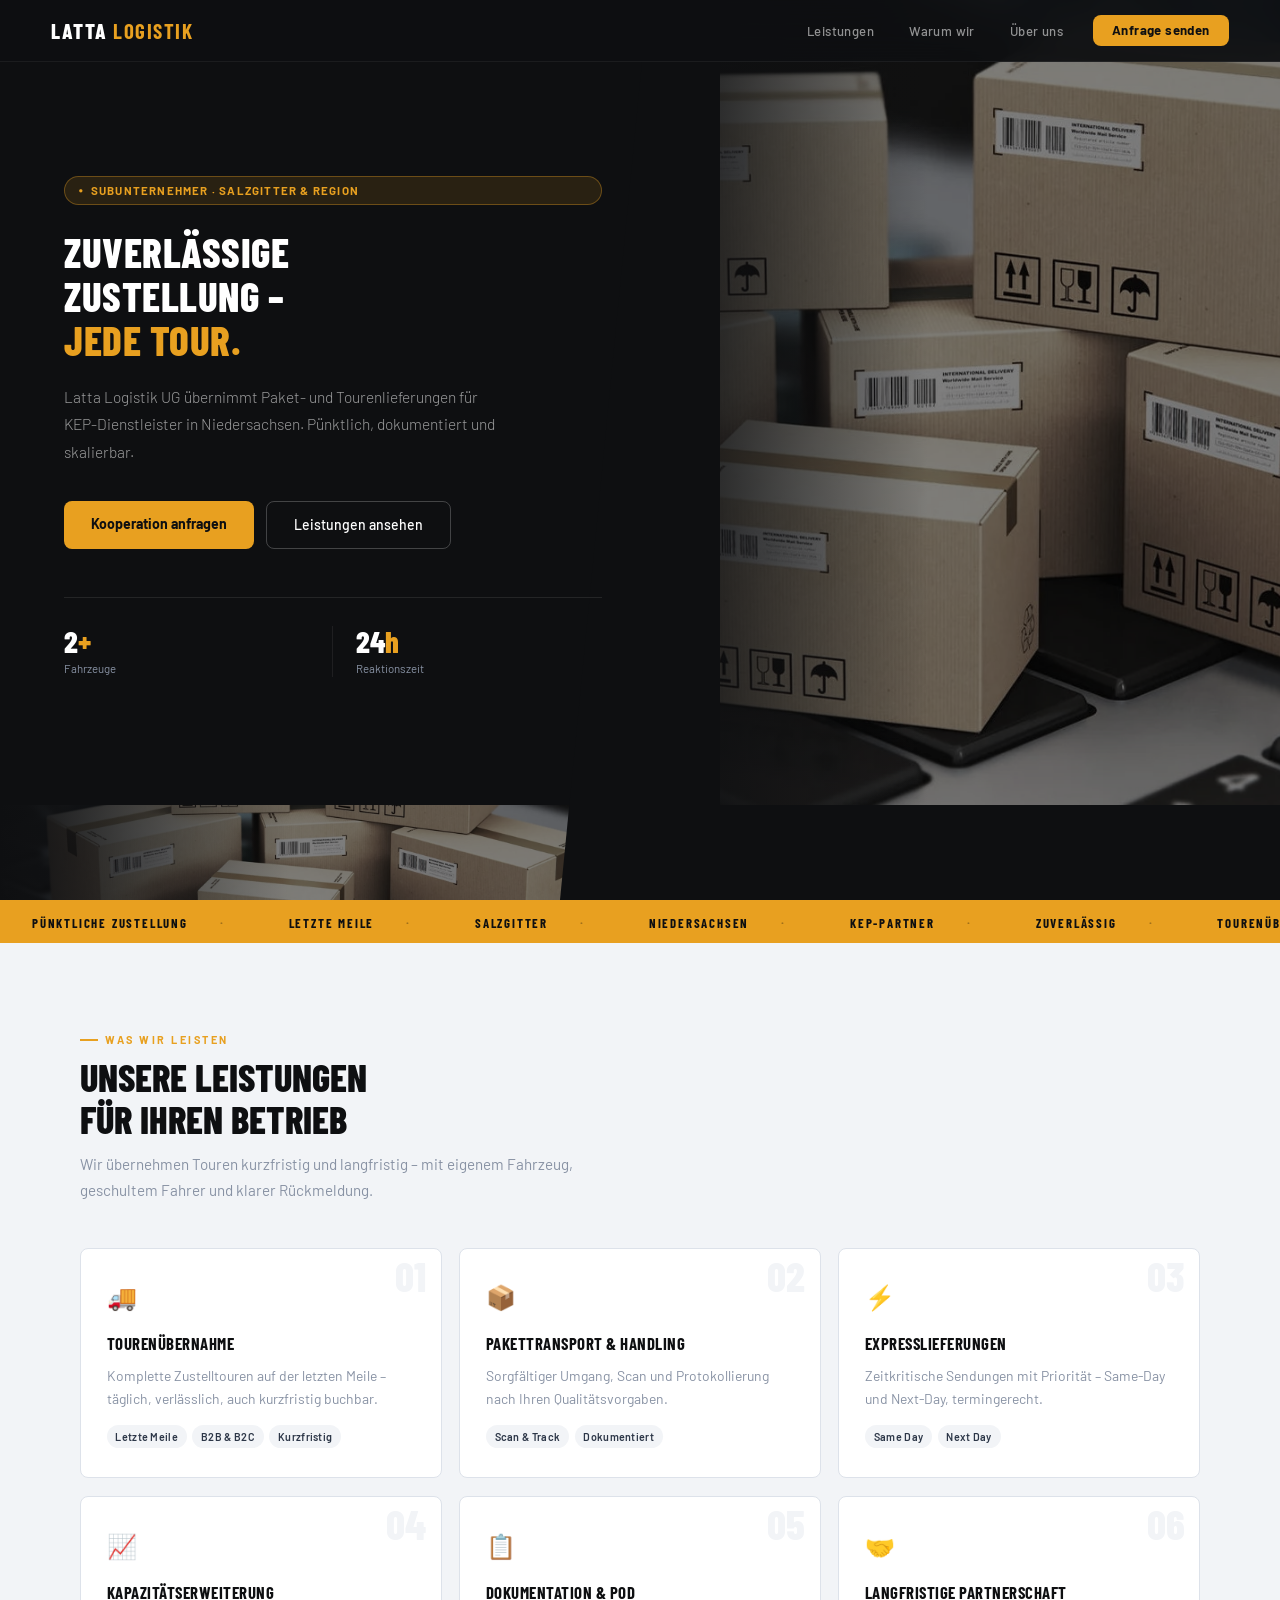
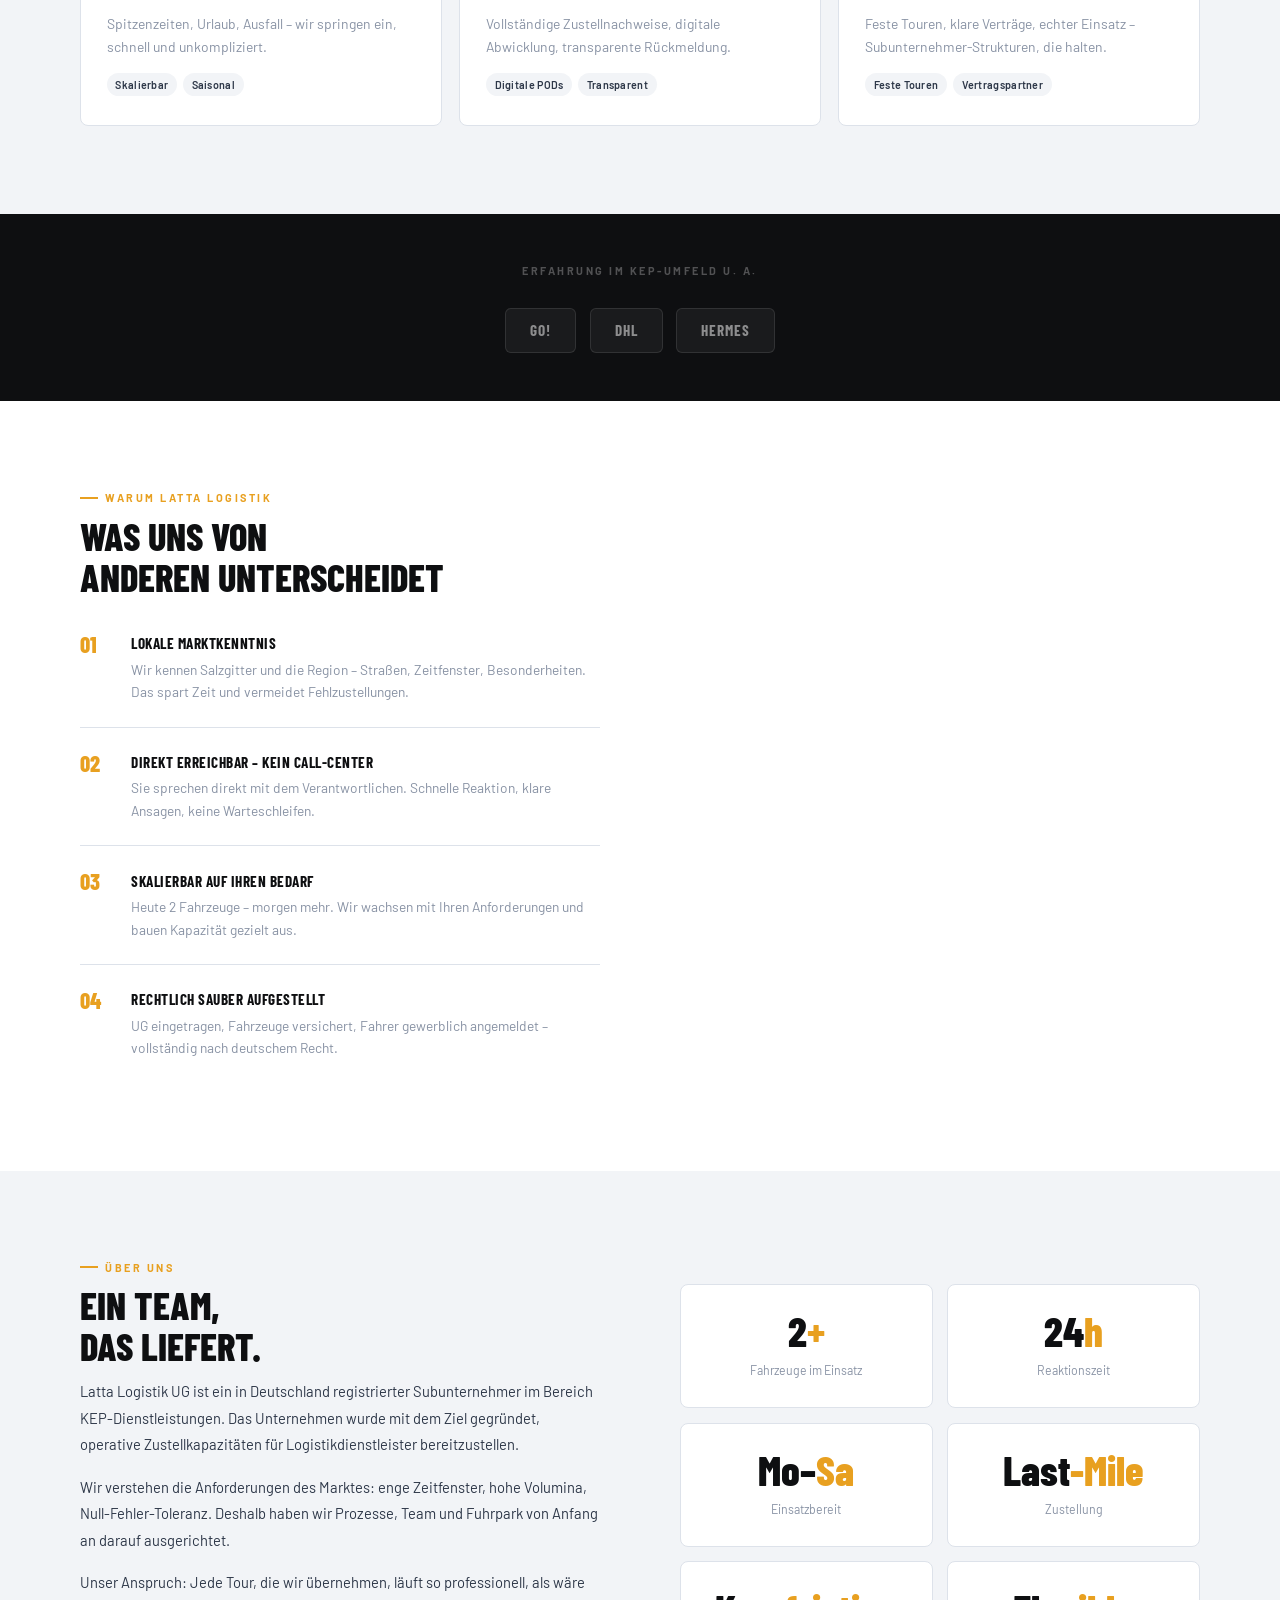
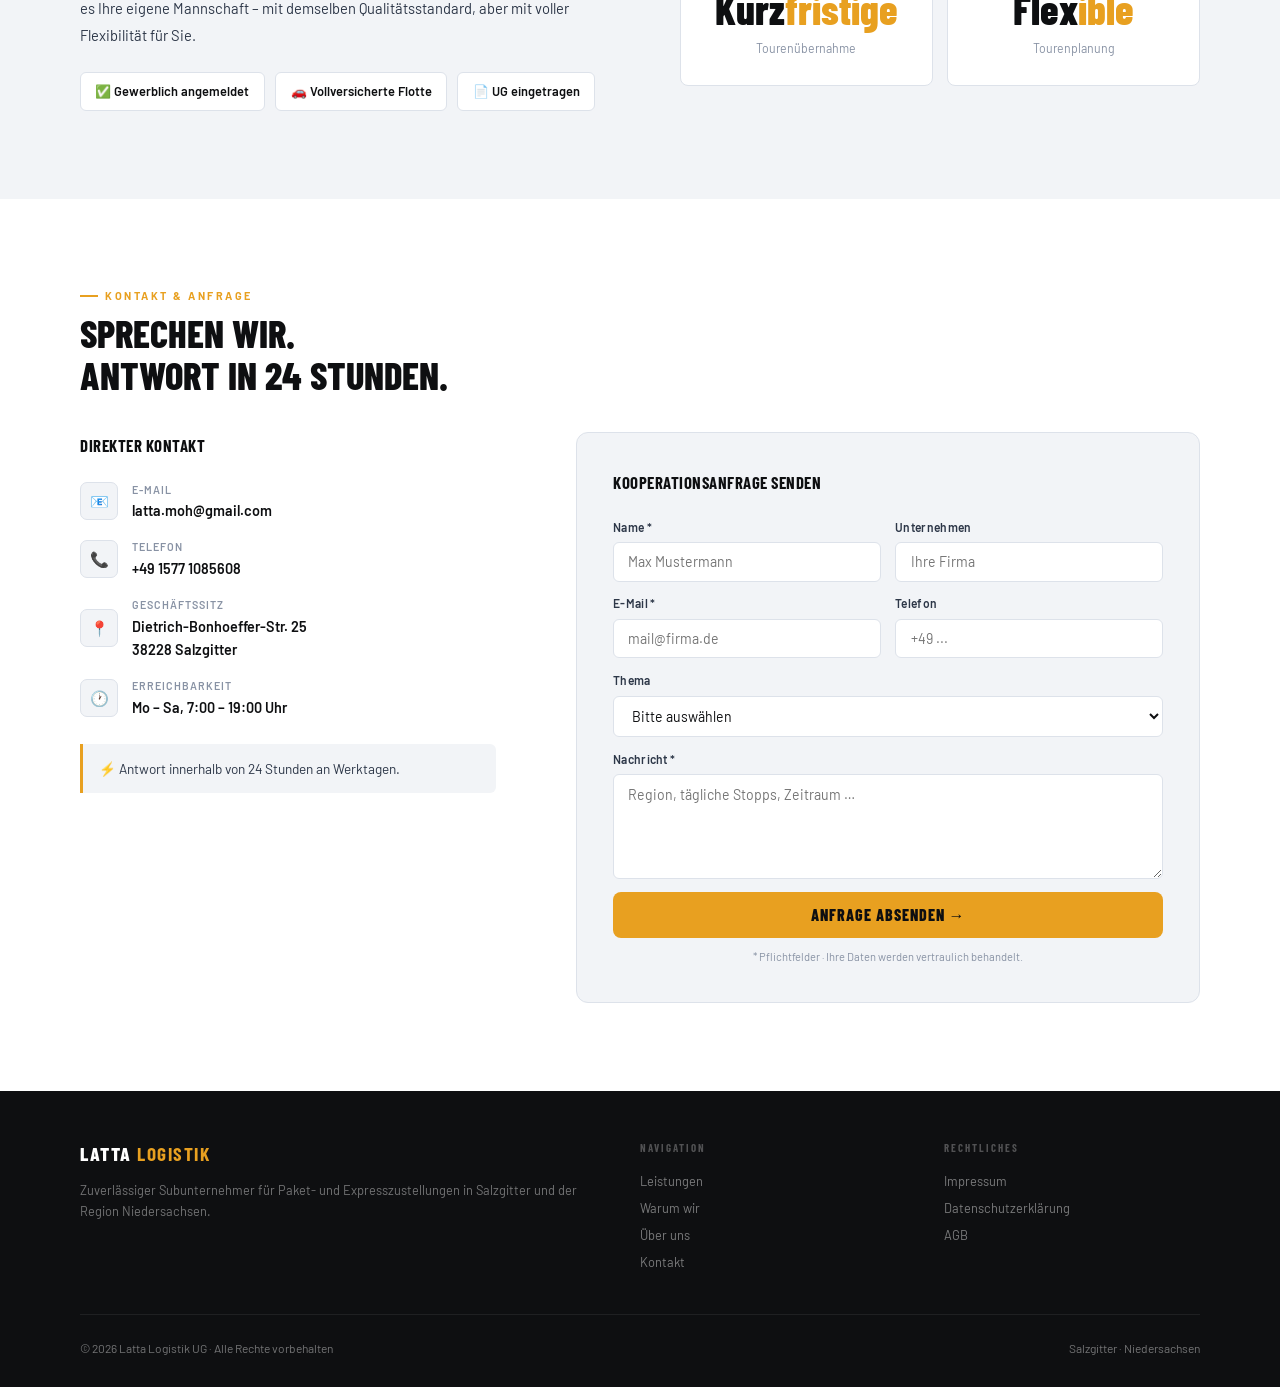
==== commit dedd01d4: "final" ====
--- a/index.html
+++ b/index.html
@@ -1,169 +1,78 @@
 <!DOCTYPE html>
 <html lang="de">
-
-<!-- =======================
-     HEAD / META INFORMATION
-     PURPOSE:
-     - SEO
-     - Performance (fonts preload)
-     - responsive behavior
-======================= -->
 <head>
   <meta charset="UTF-8"/>
-
-  <!-- Mobile responsiveness (CRITICAL) -->
   <meta name="viewport" content="width=device-width, initial-scale=1"/>
-
-  <!-- SEO TITLE (primary ranking factor) -->
   <title>Latta Logistik UG – Subunternehmer Logistik Salzgitter</title>
-
-  <!-- SEO DESCRIPTION (search snippets) -->
   <meta name="description" content="Latta Logistik UG – Zuverlässiger Logistik-Subunternehmer in Salzgitter. Paket- und Tourenlieferungen für KEP-Dienstleister in Niedersachsen."/>
-
-  <!-- SEO KEYWORDS (low impact but harmless) -->
   <meta name="keywords" content="Subunternehmer Logistik Salzgitter, KEP Subunternehmer Niedersachsen, Zustellpartner DHL GLS, Pakettransport Salzgitter"/>
-
-  <!-- PERFORMANCE: Preconnect for faster font loading -->
+  
   <link rel="preconnect" href="https://fonts.googleapis.com">
   <link rel="preconnect" href="https://fonts.gstatic.com" crossorigin>
-
-  <!-- TYPOGRAPHY: External font system -->
   <link href="https://fonts.googleapis.com/css2?family=Barlow+Condensed:wght@500;600;700;800&family=Barlow:wght@300;400;500;600&display=swap" rel="stylesheet">
-
-  <!-- MAIN STYLESHEET -->
+  
   <link rel="stylesheet" href="styles.css">
 </head>
-
-
 <body>
 
-<!-- =======================
-     NAVIGATION (FIXED HEADER)
-     NOTE:
-     - JS dependency: #navToggle
-     - mobile menu handled via script.js
-======================= -->
 <nav role="banner">
-
-  <!-- Brand / Logo -->
   <div class="n-logo">Latta <b>Logistik</b></div>
-
-  <!-- Mobile toggle button (JS required) -->
-  <button id="navToggle">☰</button>
-
-  <!-- Main navigation links -->
+  <button id="navToggle" aria-label="Menü öffnen">☰</button>
   <ul class="n-links">
     <li><a href="#leistungen">Leistungen</a></li>
     <li><a href="#vorteile">Warum wir</a></li>
     <li><a href="#ueber-uns">Über uns</a></li>
-
-    <!-- CTA link (conversion target) -->
     <li><a href="#kontakt" class="n-cta">Anfrage senden</a></li>
   </ul>
 </nav>
 
-
-<!-- =======================
-     HERO SECTION (MAIN LANDING)
-     PURPOSE:
-     - first impression
-     - conversion entry point
-======================= -->
 <section id="hero">
-
-  <!-- LEFT CONTENT (text + CTA) -->
   <div class="hero-left">
-
-    <!-- Badge / Context label -->
     <div class="h-pill">Subunternehmer · Salzgitter & Region</div>
-
-    <!-- Main headline -->
-    <h1 class="h-title">
-      Zuverlässige<br>Zustellung –<br><em>jede Tour.</em>
-    </h1>
-
-    <!-- Supporting text -->
-    <p class="h-sub">
-      Latta Logistik UG übernimmt Paket- und Tourenlieferungen für KEP-Dienstleister in Niedersachsen. Pünktlich, dokumentiert und skalierbar.
-    </p>
-
-    <!-- CTA buttons -->
+    <h1 class="h-title">Zuverlässige<br>Zustellung –<br><em>jede Tour.</em></h1>
+    <p class="h-sub">Latta Logistik UG übernimmt Paket- und Tourenlieferungen für KEP-Dienstleister in Niedersachsen. Pünktlich, dokumentiert und skalierbar.</p>
     <div class="h-btns">
       <a href="#kontakt" class="btn-a">Kooperation anfragen</a>
       <a href="#leistungen" class="btn-b">Leistungen ansehen</a>
     </div>
-
-    <!-- KPI BLOCK (metrics) -->
     <div class="h-kpis">
-
       <div class="kpi">
         <div class="kpi-n">2<span>+</span></div>
         <div class="kpi-l">Fahrzeuge</div>
       </div>
-
       <div class="kpi">
         <div class="kpi-n">24<span>h</span></div>
         <div class="kpi-l">Reaktionszeit</div>
       </div>
-
-    </div>
-  </div>
-
-  <!-- RIGHT VISUAL AREA (background only) -->
+    </div>
+  </div>
+
   <div class="hero-right" aria-hidden="true">
-
-    <!-- Background image layer -->
     <div class="hero-right-bg"></div>
-
-    <!-- Reserved for future SVG / animation -->
+    <div class="hero-svg-wrap">
+
+    </div>
+  </div>
+
+  <div class="hero-right" aria-hidden="true">
+    <div class="hero-right-bg"></div>
     <div class="hero-svg-wrap"></div>
-
-  </div>
-</section>
-
-
-<!-- =======================
-     SCROLLING TRUST TICKER
-     PURPOSE:
-     - social proof
-     - keywords repetition (SEO side effect)
-======================= -->
+  </div>
+</section>
+
 <div class="ticker" aria-hidden="true">
   <div class="ticker-inner">
-
-    <!-- duplicated intentionally for infinite scroll effect -->
     <span>Pünktliche Zustellung</span><span>Letzte Meile</span><span>Salzgitter</span><span>Niedersachsen</span><span>KEP-Partner</span><span>Zuverlässig</span><span>Tourenübernahme</span><span>Paketlogistik</span><span>Subunternehmer</span>
-
     <span>Pünktliche Zustellung</span><span>Letzte Meile</span><span>Salzgitter</span><span>Niedersachsen</span><span>KEP-Partner</span><span>Zuverlässig</span><span>Tourenübernahme</span><span>Paketlogistik</span><span>Subunternehmer</span>
-
   </div>
 </div>
 
-
-<!-- =======================
-     SERVICES SECTION
-     PURPOSE:
-     - service breakdown
-     - structured offerings
-======================= -->
 <section id="leistungen" class="sec">
-
   <div class="sec-inner">
-
     <div class="eyebrow" data-r>Was wir leisten</div>
-
-    <h2 class="sec-h" data-r>
-      Unsere Leistungen<br>für Ihren Betrieb
-    </h2>
-
-    <p class="sec-p" data-r>
-      Wir übernehmen Touren kurzfristig und langfristig – mit eigenem Fahrzeug, geschultem Fahrer und klarer Rückmeldung.
-    </p>
-
-    <!-- SERVICE GRID -->
+    <h2 class="sec-h" data-r>Unsere Leistungen<br>für Ihren Betrieb</h2>
+    <p class="sec-p" data-r>Wir übernehmen Touren kurzfristig und langfristig – mit eigenem Fahrzeug, geschultem Fahrer und klarer Rückmeldung.</p>
     <div class="svc-grid">
-
-      <!-- Service 01 -->
       <article class="svc-card" data-r>
         <div class="svc-num">01</div>
         <div class="svc-icon">🚚</div>
@@ -171,8 +80,6 @@
         <p>Komplette Zustelltouren auf der letzten Meile – täglich, verlässlich, auch kurzfristig buchbar.</p>
         <div class="svc-tags"><span class="tag">Letzte Meile</span><span class="tag">B2B &amp; B2C</span><span class="tag">Kurzfristig</span></div>
       </article>
-
-      <!-- Service 02 -->
       <article class="svc-card" data-r="d1">
         <div class="svc-num">02</div>
         <div class="svc-icon">📦</div>
@@ -180,8 +87,6 @@
         <p>Sorgfältiger Umgang, Scan und Protokollierung nach Ihren Qualitätsvorgaben.</p>
         <div class="svc-tags"><span class="tag">Scan &amp; Track</span><span class="tag">Dokumentiert</span></div>
       </article>
-
-      <!-- Service 03 -->
       <article class="svc-card" data-r="d2">
         <div class="svc-num">03</div>
         <div class="svc-icon">⚡</div>
@@ -189,8 +94,6 @@
         <p>Zeitkritische Sendungen mit Priorität – Same-Day und Next-Day, termingerecht.</p>
         <div class="svc-tags"><span class="tag">Same Day</span><span class="tag">Next Day</span></div>
       </article>
-
-      <!-- Service 04 -->
       <article class="svc-card" data-r>
         <div class="svc-num">04</div>
         <div class="svc-icon">📈</div>
@@ -198,8 +101,6 @@
         <p>Spitzenzeiten, Urlaub, Ausfall – wir springen ein, schnell und unkompliziert.</p>
         <div class="svc-tags"><span class="tag">Skalierbar</span><span class="tag">Saisonal</span></div>
       </article>
-
-      <!-- Service 05 -->
       <article class="svc-card" data-r="d1">
         <div class="svc-num">05</div>
         <div class="svc-icon">📋</div>
@@ -207,8 +108,6 @@
         <p>Vollständige Zustellnachweise, digitale Abwicklung, transparente Rückmeldung.</p>
         <div class="svc-tags"><span class="tag">Digitale PODs</span><span class="tag">Transparent</span></div>
       </article>
-
-      <!-- Service 06 -->
       <article class="svc-card" data-r="d2">
         <div class="svc-num">06</div>
         <div class="svc-icon">🤝</div>
@@ -216,18 +115,12 @@
         <p>Feste Touren, klare Verträge, echter Einsatz – Subunternehmer-Strukturen, die halten.</p>
         <div class="svc-tags"><span class="tag">Feste Touren</span><span class="tag">Vertragspartner</span></div>
       </article>
-
-    </div>
-  </div>
-</section>
-
-
-<!-- =======================
-     PARTNER SECTION
-======================= -->
+    </div>
+  </div>
+</section>
+
 <div id="partner">
-  <p class="p-eyebrow">Erfahrung im KEP-Umfeld u. a.</p>
-
+  <p class="p-eyebrow">Erfahrung im KEP-Umfeld u. a. </p>
   <div class="p-chips">
     <div class="p-chip">GO!</div>
     <div class="p-chip">DHL</div>
@@ -235,252 +128,171 @@
   </div>
 </div>
 
-
-<!-- =======================
-     ADVANTAGES SECTION
-======================= -->
 <section id="vorteile" class="sec">
-
   <div class="sec-inner">
-
     <div class="adv-layout">
-
-      <!-- LEFT TEXT COLUMN -->
       <div>
-
         <div class="eyebrow" data-r>Warum Latta Logistik</div>
-
-        <h2 class="sec-h" data-r>
-          Was uns von<br>anderen unterscheidet
-        </h2>
-
-        <!-- ADVANTAGE LIST -->
+        <h2 class="sec-h" data-r>Was uns von<br>anderen unterscheidet</h2>
         <ul class="adv-list" data-r>
-
           <li class="adv-row">
             <div class="adv-num">01</div>
-            <div>
-              <h4>Lokale Marktkenntnis</h4>
-              <p>Wir kennen Salzgitter und die Region – Straßen, Zeitfenster, Besonderheiten. Das spart Zeit und vermeidet Fehlzustellungen.</p>
-            </div>
+            <div><h4>Lokale Marktkenntnis</h4><p>Wir kennen Salzgitter und die Region – Straßen, Zeitfenster, Besonderheiten. Das spart Zeit und vermeidet Fehlzustellungen.</p></div>
           </li>
-
           <li class="adv-row">
             <div class="adv-num">02</div>
-            <div>
-              <h4>Direkt erreichbar – kein Call-Center</h4>
-              <p>Sie sprechen direkt mit dem Verantwortlichen. Schnelle Reaktion, klare Ansagen, keine Warteschleifen.</p>
-            </div>
+            <div><h4>Direkt erreichbar – kein Call-Center</h4><p>Sie sprechen direkt mit dem Verantwortlichen. Schnelle Reaktion, klare Ansagen, keine Warteschleifen.</p></div>
           </li>
-
           <li class="adv-row">
             <div class="adv-num">03</div>
-            <div>
-              <h4>Skalierbar auf Ihren Bedarf</h4>
-              <p>Heute 2 Fahrzeuge – morgen mehr. Wir wachsen mit Ihren Anforderungen und bauen Kapazität gezielt aus.</p>
-            </div>
+            <div><h4>Skalierbar auf Ihren Bedarf</h4><p>Heute 2 Fahrzeuge – morgen mehr. Wir wachsen mit Ihren Anforderungen und bauen Kapazität gezielt aus.</p></div>
           </li>
-
           <li class="adv-row">
             <div class="adv-num">04</div>
-            <div>
-              <h4>Rechtlich sauber aufgestellt</h4>
-              <p>UG eingetragen, Fahrzeuge versichert, Fahrer gewerblich angemeldet – vollständig nach deutschem Recht.</p>
-            </div>
+            <div><h4>Rechtlich sauber aufgestellt</h4><p>UG eingetragen, Fahrzeuge versichert, Fahrer gewerblich angemeldet – vollständig nach deutschem Recht.</p></div>
           </li>
-
         </ul>
       </div>
-
-      <!-- RIGHT PANEL COMMENTED OUT
-           NOTE:
-           - reserved for future KPI dashboard
-           - safe to re-enable later
-      -->
-    </div>
-  </div>
-</section>
-
-
-<!-- =======================
-     ABOUT SECTION
-======================= -->
+  <!-- ###auskommentiert
+     <div class="perf-panel" data-r>
+        <h4>Performance-Übersicht</h4>
+        <div class="p-stat">
+          <div class="p-row"><span class="p-label">Leistung: Last Mile Zustellung</span></div>
+          <div class="p-track"><div class="p-fill" data-w="100%"></div></div>
+        </div>
+        <div class="p-stat">
+          <div class="p-row"><span class="p-label">Einsatzgebiet: Region Niedersachsen</span></div>
+          <div class="p-track"><div class="p-fill" data-w="100%"></div></div>
+        </div>
+        <div class="p-stat">
+          <div class="p-row"><span class="p-label">Verfügbarkeit: Mo – Sa</span></div>
+          <div class="p-track"><div class="p-fill" data-w="100%"></div></div>
+        </div>
+        <div class="fleet-tags">
+          <span class="fleet-tag">🚐 Transporter</span>
+          <span class="fleet-tag">🚚 Kastenwagen</span>
+          <span class="fleet-tag">📱 GPS-Tracking</span>
+        </div>
+      </div>
+    </div>
+  </div> -->
+</section>
+
 <section id="ueber-uns" class="sec">
-
   <div class="sec-inner">
-
     <div class="about-layout">
-
-      <!-- TEXT COLUMN -->
       <div class="about-text" data-r>
-
         <div class="eyebrow">Über uns</div>
-
         <h2 class="sec-h">Ein Team,<br>das liefert.</h2>
-
-        <p>Latta Logistik UG ist ein in Deutschland registrierter Subunternehmer im Bereich KEP-Dienstleistungen. Das Unternehmen wurde mit dem Ziel gegründet, operative Zustellkapazitäten bereitzustellen.</p>
-
-        <p>Wir verstehen die Anforderungen des Marktes: enge Zeitfenster, hohe Volumina, Null-Fehler-Toleranz.</p>
-
-        <p>Wir liefern jede Tour nach Ihrem Qualitätsstandard – flexibel und zuverlässig.</p>
-
-        <!-- CERTIFICATION BADGES -->
+        <p> Latta Logistik UG ist ein in Deutschland registrierter Subunternehmer im Bereich KEP-Dienstleistungen. Das Unternehmen wurde mit dem Ziel gegründet, operative Zustellkapazitäten für Logistikdienstleister bereitzustellen.</p>
+        <p>Wir verstehen die Anforderungen des Marktes: enge Zeitfenster, hohe Volumina, Null-Fehler-Toleranz. Deshalb haben wir Prozesse, Team und Fuhrpark von Anfang an darauf ausgerichtet.</p>
+        <p>Unser Anspruch: Jede Tour, die wir übernehmen, läuft so professionell, als wäre es Ihre eigene Mannschaft – mit demselben Qualitätsstandard, aber mit voller Flexibilität für Sie.</p>
         <div class="cert-row">
           <div class="cert">✅ Gewerblich angemeldet</div>
           <div class="cert">🚗 Vollversicherte Flotte</div>
           <div class="cert">📄 UG eingetragen</div>
         </div>
-
-      </div>
-
-      <!-- NUMERIC FACTS GRID -->
+      </div>
       <div class="num-grid" data-r>
         <div class="num-card"><div class="big">2<em>+</em></div><small>Fahrzeuge im Einsatz</small></div>
         <div class="num-card"><div class="big">24<em>h</em></div><small>Reaktionszeit</small></div>
         <div class="num-card"><div class="big">Mo–<em>Sa</em></div><small>Einsatzbereit</small></div>
-        <div class="num-card"><div class="big">Last<em>-Mile</em></div><small>Zustellung</small></div>
-        <div class="num-card"><div class="big">Schnelle</div><small>Tourenübernahme</small></div>
-        <div class="num-card"><div class="big">Flexible</div><small>Tourenplanung</small></div>
-      </div>
-
-    </div>
-  </div>
-</section>
-
-
-<!-- =======================
-     CONTACT SECTION
-======================= -->
+        <div class="num-card"><div class="big">Last<em>-Mile</em></div><small> Zustellung</small></div>
+        <div class="num-card"><div class="big">Kurz<em>fristige</em></div><small> Tourenübernahme</small></div>
+        <div class="num-card"><div class="big">Flex<em>ible</em></div><small> Tourenplanung</small></div>
+        
+      </div>
+    </div>
+  </div>
+</section>
+
 <section id="kontakt" class="sec">
-
   <div class="sec-inner">
-
-    <div class="eyebrow" data-r>Kontakt & Anfrage</div>
-
+    <div class="eyebrow" data-r>Kontakt &amp; Anfrage</div>
     <h2 class="sec-h" data-r>Sprechen wir.<br>Antwort in 24 Stunden.</h2>
-
     <div class="contact-layout">
-
-      <!-- CONTACT INFO -->
       <div class="c-info" data-r>
-
         <h3>Direkter Kontakt</h3>
-
         <div class="c-row">
           <div class="c-icon">📧</div>
-          <div>
-            <div class="c-label">E-Mail</div>
-            <div class="c-val"><a href="mailto:latta.moh@gmail.com">latta.moh@gmail.com</a></div>
-          </div>
-        </div>
-
+          <div><div class="c-label">E-Mail</div><div class="c-val"><a href="mailto:latta.moh@gmail.com">latta.moh@gmail.com</a></div></div>
+        </div>
         <div class="c-row">
           <div class="c-icon">📞</div>
-          <div>
-            <div class="c-label">Telefon</div>
-            <div class="c-val"><a href="tel:+4915771085608">+49 1577 1085608</a></div>
-          </div>
-        </div>
-
+          <div><div class="c-label">Telefon</div><div class="c-val"><a href="tel:+4915771085608">+49 1577 1085608</a></div></div>
+        </div>
         <div class="c-row">
           <div class="c-icon">📍</div>
-          <div>
-            <div class="c-label">Geschäftssitz</div>
-            <div class="c-val">Dietrich-Bonhoeffer-Str. 25<br>38228 Salzgitter</div>
-          </div>
-        </div>
-
+          <div><div class="c-label">Geschäftssitz</div><div class="c-val">Dietrich-Bonhoeffer-Str. 25<br>38228 Salzgitter</div></div>
+        </div>
         <div class="c-row">
           <div class="c-icon">🕐</div>
-          <div>
-            <div class="c-label">Erreichbarkeit</div>
-            <div class="c-val">Mo – Sa, 7:00 – 19:00 Uhr</div>
-          </div>
-        </div>
-
-        <div class="c-promise">Antwort innerhalb von 24 Stunden an Werktagen.</div>
-
-      </div>
-
-      <!-- FORM (CRITICAL: backend dependency Formspree) -->
-      <form id="contact-form"
-            class="c-form"
-            action="https://formspree.io/f/xkokrdov"
-            method="POST"
-            novalidate
-            data-r>
-
-        <h3>Kooperationsanfrage senden</h3>
-
-        <!-- FORM ROW 1 -->
-        <div class="f-row">
-          <div class="f-group">
-            <label for="name">Name *</label>
-            <input type="text" id="name" name="name" required />
-          </div>
-
-          <div class="f-group">
-            <label for="company">Unternehmen</label>
-            <input type="text" id="company" name="company" />
-          </div>
-        </div>
-
-        <!-- FORM ROW 2 -->
-        <div class="f-row">
-          <div class="f-group">
-            <label for="email">E-Mail *</label>
-            <input type="email" id="email" name="email" required />
-          </div>
-
-          <div class="f-group">
-            <label for="phone">Telefon</label>
-            <input type="tel" id="phone" name="phone" />
-          </div>
-        </div>
-
-        <!-- FORM SELECT -->
-        <div class="f-group">
-          <label for="interest">Thema</label>
-          <select id="interest" name="interest">
-            <option value="">Bitte auswählen</option>
-            <option value="Subunternehmerschaft / Touren">Subunternehmerschaft / Touren</option>
-            <option value="Kapazitätserweiterung">Kapazitätserweiterung</option>
-            <option value="Sonstiges">Sonstiges</option>
-          </select>
-        </div>
-
-        <!-- MESSAGE -->
-        <div class="f-group">
-          <label for="message">Nachricht *</label>
-          <textarea id="message" name="message" required></textarea>
-        </div>
-
-        <!-- SUBMIT -->
-        <button type="submit" class="f-submit">Anfrage absenden →</button>
-
-        <p class="f-note">Pflichtfelder · Daten werden vertraulich behandelt</p>
-
-      </form>
-
-    </div>
-  </div>
-</section>
-
-
-<!-- =======================
-     FOOTER
-======================= -->
+          <div><div class="c-label">Erreichbarkeit</div><div class="c-val">Mo – Sa, 7:00 – 19:00 Uhr</div></div>
+        </div>
+        <div class="c-promise">⚡ Antwort innerhalb von 24 Stunden an Werktagen.</div>
+      </div>
+
+<!-- ################### Anfragen bearbeiten ##################### -->
+<form id="contact-form" class="c-form"
+      action="https://formspree.io/f/xkokrdov"
+      method="POST"
+      novalidate data-r>
+
+  <h3>Kooperationsanfrage senden</h3>
+
+  <div class="f-row">
+    <div class="f-group">
+      <label for="name">Name *</label>
+      <input type="text" id="name" name="name" required placeholder="Max Mustermann" autocomplete="name"/>
+    </div>
+
+    <div class="f-group">
+      <label for="company">Unternehmen</label>
+      <input type="text" id="company" name="company" placeholder="Ihre Firma"/>
+    </div>
+  </div>
+
+  <div class="f-row">
+    <div class="f-group">
+      <label for="email">E-Mail *</label>
+      <input type="email" id="email" name="email" required placeholder="mail@firma.de" autocomplete="email"/>
+    </div>
+
+    <div class="f-group">
+      <label for="phone">Telefon</label>
+      <input type="tel" id="phone" name="phone" placeholder="+49 ..." autocomplete="tel"/>
+    </div>
+  </div>
+
+  <div class="f-group">
+    <label for="interest">Thema</label>
+    <select id="interest" name="interest">
+      <option value="">Bitte auswählen</option>
+      <option value="Subunternehmerschaft / Touren">Subunternehmerschaft / Touren</option>
+      <option value="Kapazitätserweiterung">Kapazitätserweiterung</option>
+      <option value="Sonstiges">Sonstiges</option>
+    </select>
+  </div>
+
+  <div class="f-group">
+    <label for="message">Nachricht *</label>
+    <textarea id="message" name="message" required placeholder="Region, tägliche Stopps, Zeitraum …"></textarea>
+  </div>
+
+  <button type="submit" class="f-submit">Anfrage absenden →</button>
+
+  <p class="f-note">* Pflichtfelder · Ihre Daten werden vertraulich behandelt.</p>
+</form>
+    </div>
+  </div>
+</section>
+
 <footer>
-
   <div class="f-grid">
-
-    <!-- BRAND BLOCK -->
     <div class="f-brand">
       <div class="logo">Latta <b>Logistik</b></div>
-      <p>Zuverlässiger Subunternehmer für Paket- und Expresszustellungen in Salzgitter und Niedersachsen.</p>
-    </div>
-
-    <!-- NAVIGATION FOOTER -->
+      <p>Zuverlässiger Subunternehmer für Paket- und Expresszustellungen in Salzgitter und der Region Niedersachsen.</p>
+    </div>
     <div class="f-col">
       <h5>Navigation</h5>
       <a href="#leistungen">Leistungen</a>
@@ -488,33 +300,20 @@
       <a href="#ueber-uns">Über uns</a>
       <a href="#kontakt">Kontakt</a>
     </div>
-
-    <!-- LEGAL LINKS -->
-    <div class="f-col">
-      <h5>Rechtliches</h5>
-      <a href="impressum.html">Impressum</a>
-      <a href="datenschutz.html">Datenschutzerklärung</a>
-      <a href="agb.html">AGB</a>
-    </div>
-
-  </div>
-
-  <!-- COPYRIGHT -->
+<div class="f-col">
+  <h5>Rechtliches</h5>
+
+  <a href="impressum.html">Impressum</a>
+  <a href="datenschutz.html">Datenschutzerklärung</a>
+  <a href="agb.html">AGB</a>
+</div>
+  </div>
   <div class="f-bottom">
     <p>© <span id="year"></span> Latta Logistik UG · Alle Rechte vorbehalten</p>
     <p>Salzgitter · Niedersachsen</p>
   </div>
-
 </footer>
 
-
-<!-- =======================
-     JAVASCRIPT ENTRY POINT
-     NOTE:
-     - controls nav toggle
-     - scroll animations
-     - year injection
-======================= -->
 <script src="script.js"></script>
 
 </body>
--- a/styles.css
+++ b/styles.css
@@ -1,482 +1,182 @@
-/* =======================
-   RESET & BASE STYLES
-   PURPOSE:
-   - Normalisiert Browser-Defaults
-   - Verhindert inkonsistente Box-Modells
-   - Basis für sauberes Layout-System
-
-   WARNING:
-   - Nicht entfernen (führt zu Layout-Drift)
-======================= */
-*,*::before,*::after{
-  box-sizing:border-box;
-  margin:0;
-  padding:0;
-}
-
-/* Smooth scrolling für Anchor-Navigation
-   NOTE: Kann bei reduzierter Bewegung (accessibility) überschrieben werden */
+*,*::before,*::after{box-sizing:border-box;margin:0;padding:0}
+:root{--ink:#0e0f11;--steel:#1c2333;--slate:#2d3748;--ash:#8892a4;--silver:#c8d0dc;--fog:#f2f4f7;--white:#ffffff;--amber:#e8a020;--amber2:#c88a10;--accent:#2a6ef5;--border:#dde2ea;--r:8px}
 html{scroll-behavior:smooth}
-
-body{
-  font-family:'Barlow',sans-serif;
-  color:var(--ink);
-  background:var(--white);
-  line-height:1.6;
-  overflow-x:hidden; /* FIX: verhindert horizontales Scrollen durch Overflows */
-
-  /* SAFE TO EXTEND:
-     - font-size global scaling
-     - background themes (dark mode) */
-}
-
-/* Scrollbar Styling (nur WebKit Browser)
-   LIMITATION: funktioniert nicht in Firefox */
+body{font-family:'Barlow',sans-serif;color:var(--ink);background:var(--white);line-height:1.6;overflow-x:hidden}
 ::-webkit-scrollbar{width:5px}
 ::-webkit-scrollbar-thumb{background:var(--amber);border-radius:99px}
 
-/* Media defaults
-   PURPOSE:
-   - verhindert Overflow von Bildern/Videos
-   - sorgt für responsive Skalierung */
-img,svg,video{max-width:100%;height:auto}
+/* NAV */
+nav{position:fixed;top:0;left:0;right:0;z-index:200;height:62px;display:flex;justify-content:space-between;align-items:center;padding:0 4vw;background:rgba(14,15,17,.94);backdrop-filter:blur(16px);border-bottom:1px solid rgba(255,255,255,.06)}
+.n-logo{font-family:'Barlow Condensed',sans-serif;font-size:1.3rem;font-weight:800;letter-spacing:1.5px;color:#fff;text-transform:uppercase}
+.n-logo b{color:var(--amber)}
+#navToggle{display:none;background:none;border:none;color:#fff;font-size:1.5rem;cursor:pointer;padding:0 .5rem}
+.n-links{display:flex;gap:0;list-style:none}
+.n-links a{color:rgba(255,255,255,.55);text-decoration:none;font-size:.82rem;font-weight:500;letter-spacing:.4px;padding:0 1.1rem;line-height:62px;border-bottom:2px solid transparent;transition:color .2s,border-color .2s}
+.n-links a:hover{color:#fff;border-color:var(--amber)}
+.n-cta{background:var(--amber)!important;color:var(--ink)!important;padding:.45rem 1.2rem!important;line-height:62px!important;border-radius:var(--r);font-weight:700!important;border-bottom:none!important;margin-left:.75rem}
+.n-cta:hover{background:var(--amber2)!important}
 
-/* Form Controls full width
-   NOTE: überschreibt native Styles → bewusst vereinheitlicht */
-input,textarea,select{width:100%}
+/* HERO - desktop unchanged */
+#hero{min-height:100vh;position:relative;display:grid;grid-template-columns:1fr 1fr;background:var(--ink);overflow:hidden}
+.hero-left{display:flex;flex-direction:column;justify-content:center;padding:8rem 3vw 5rem 5vw;position:relative;z-index:2}
+#hero::after{content:'';position:absolute;top:0;right:calc(50% - 80px);bottom:0;width:160px;background:var(--ink);clip-path:polygon(100% 0,100% 100%,0 100%,55% 0);z-index:1}
+.hero-right{position:relative;overflow:hidden}
+.hero-right-bg{position:absolute;inset:0;background-image:url('background.png');background-size:cover;background-position:center;filter:brightness(.5) saturate(.4)}
+.hero-right::before{content:'';position:absolute;inset:0;z-index:1;background:linear-gradient(90deg,var(--ink) 0%,transparent 45%)}
+.hero-svg-wrap{position:absolute;inset:0;z-index:2;display:flex;align-items:center;justify-content:center;padding:5rem 1rem 2rem}
+.hero-svg-wrap svg{width:100%;max-width:480px;height:auto;filter:drop-shadow(0 14px 44px rgba(0,0,0,.65))}
 
+.h-pill{display:inline-flex;align-items:center;gap:.4rem;background:rgba(232,160,32,.12);border:1px solid rgba(232,160,32,.35);color:var(--amber);padding:.28rem .85rem;border-radius:99px;font-size:.72rem;font-weight:700;letter-spacing:1.2px;text-transform:uppercase;margin-bottom:1.6rem}
+.h-pill::before{content:'●';font-size:.48rem;animation:blink 2s infinite}
+@keyframes blink{0%,100%{opacity:1}50%{opacity:.25}}
+.h-title{font-family:'Barlow Condensed',sans-serif;font-size:clamp(1.9rem,3.2vw,3rem);font-weight:800;line-height:1.07;color:#fff;text-transform:uppercase;letter-spacing:.5px;margin-bottom:1.3rem}
+.h-title em{font-style:normal;color:var(--amber)}
+.h-sub{font-size:.97rem;color:rgba(255,255,255,.58);max-width:440px;margin-bottom:2.2rem;font-weight:300;line-height:1.78}
+.h-btns{display:flex;gap:.7rem;flex-wrap:wrap;margin-bottom:3rem}
+.btn-a{background:var(--amber);color:var(--ink);padding:.75rem 1.7rem;border-radius:var(--r);font-weight:700;font-size:.88rem;text-decoration:none;transition:background .2s,transform .2s;display:inline-block}
+.btn-a:hover{background:var(--amber2);transform:translateY(-2px)}
+.btn-b{background:transparent;color:#fff;padding:.75rem 1.7rem;border-radius:var(--r);font-weight:500;font-size:.88rem;text-decoration:none;border:1.5px solid rgba(255,255,255,.22);transition:border-color .2s,transform .2s;display:inline-block}
+.btn-b:hover{border-color:#fff;transform:translateY(-2px)}
+.h-kpis{display:flex;gap:0;border-top:1px solid rgba(255,255,255,.09);padding-top:1.75rem}
+.kpi{flex:1;padding-right:1.4rem;border-right:1px solid rgba(255,255,255,.07)}
+.kpi:last-child{border-right:none;padding-right:0;padding-left:1.4rem}
+.kpi:not(:first-child):not(:last-child){padding-left:1.4rem}
+.kpi-n{font-family:'Barlow Condensed',sans-serif;font-size:1.9rem;font-weight:800;color:#fff;line-height:1}
+.kpi-n span{color:var(--amber)}
+.kpi-l{font-size:.72rem;color:var(--ash);margin-top:.15rem}
 
-/* =======================
-   DESIGN TOKENS (VARIABLES)
-   PURPOSE:
-   - zentrale Steuerung von Design
-   - schnelle Theme-Anpassung
+/* TICKER */
+.ticker{background:var(--amber);overflow:hidden;padding:.55rem 0;white-space:nowrap}
+.ticker-inner{display:inline-block;animation:tick 30s linear infinite}
+@keyframes tick{from{transform:translateX(0)}to{transform:translateX(-50%)}}
+.ticker span{font-family:'Barlow Condensed',sans-serif;font-size:.8rem;font-weight:700;letter-spacing:1.8px;text-transform:uppercase;color:var(--ink);padding:0 2rem}
+.ticker span::after{content:'·';margin-left:2rem;opacity:.35}
 
-   SAFE TO CHANGE:
-   - Farben
-   - Radius
-   - Container Breite
+/* SECTIONS */
+.sec{padding:5.5rem 4vw}
+.sec-inner{max-width:1120px;margin:0 auto}
+.eyebrow{font-size:.68rem;font-weight:700;letter-spacing:2.5px;text-transform:uppercase;color:var(--amber);margin-bottom:.55rem;display:flex;align-items:center;gap:.45rem}
+.eyebrow::before{content:'';width:18px;height:2px;background:var(--amber);display:inline-block}
+.sec-h{font-family:'Barlow Condensed',sans-serif;font-size:clamp(1.8rem,3vw,2.6rem);font-weight:800;text-transform:uppercase;color:var(--ink);line-height:1.08;margin-bottom:.65rem}
+.sec-p{font-size:.95rem;color:var(--ash);max-width:540px;line-height:1.75;margin-bottom:2.75rem}
 
-   RISK:
-   - Farbkontraste (Accessibility)
-======================= */
-:root{
-  --ink:#0e0f11;
-  --steel:#1c2333;
-  --slate:#2d3748;
-  --ash:#8892a4;
-  --silver:#c8d0dc;
+/* LEISTUNGEN */
+#leistungen{background:var(--fog)}
+.svc-grid{display:grid;grid-template-columns:repeat(3,1fr);gap:1.1rem}
+.svc-card{background:#fff;border-radius:var(--r);padding:1.85rem 1.6rem;border:1px solid var(--border);position:relative;overflow:hidden;transition:transform .25s,box-shadow .25s}
+.svc-card:hover{transform:translateY(-4px);box-shadow:0 10px 30px rgba(0,0,0,.08)}
+.svc-card::before{content:'';position:absolute;top:0;left:0;right:0;height:3px;background:var(--amber);transform:scaleX(0);transform-origin:left;transition:transform .3s}
+.svc-card:hover::before{transform:scaleX(1)}
+.svc-num{font-family:'Barlow Condensed',sans-serif;font-size:2.6rem;font-weight:800;color:var(--fog);position:absolute;top:.4rem;right:.9rem;line-height:1;user-select:none}
+.svc-icon{font-size:1.5rem;margin-bottom:.85rem}
+.svc-card h3{font-family:'Barlow Condensed',sans-serif;font-size:1.05rem;font-weight:700;text-transform:uppercase;letter-spacing:.5px;color:var(--ink);margin-bottom:.5rem}
+.svc-card p{font-size:.87rem;color:var(--ash);line-height:1.65}
+.svc-tags{display:flex;flex-wrap:wrap;gap:.35rem;margin-top:.85rem}
+.tag{background:var(--fog);color:var(--slate);font-size:.67rem;font-weight:600;padding:.18rem .55rem;border-radius:99px;letter-spacing:.3px}
 
-  --fog:#f2f4f7;
-  --white:#ffffff;
+/* PARTNER */
+#partner{background:var(--ink);padding:3rem 4vw;text-align:center}
+.p-eyebrow{font-size:.68rem;font-weight:700;letter-spacing:2.5px;text-transform:uppercase;color:rgba(255,255,255,.28);margin-bottom:1.75rem}
+.p-chips{display:flex;justify-content:center;flex-wrap:wrap;gap:.85rem}
+.p-chip{background:rgba(255,255,255,.05);border:1px solid rgba(255,255,255,.1);color:rgba(255,255,255,.5);font-family:'Barlow Condensed',sans-serif;font-size:.95rem;font-weight:700;letter-spacing:1px;padding:.6rem 1.5rem;border-radius:6px;text-transform:uppercase;transition:background .2s,color .2s}
+.p-chip:hover{background:rgba(232,160,32,.12);color:var(--amber)}
 
-  --amber:#e8a020;
-  --amber2:#c88a10;
-  --accent:#2a6ef5;
+/* VORTEILE */
+#vorteile{background:#fff}
+.adv-layout{display:grid;grid-template-columns:1fr 1fr;gap:5rem;align-items:start}
+.adv-list{list-style:none;margin-top:.5rem}
+.adv-row{display:flex;gap:1rem;align-items:flex-start;padding:1.4rem 0;border-bottom:1px solid var(--border)}
+.adv-row:last-child{border-bottom:none}
+.adv-num{font-family:'Barlow Condensed',sans-serif;font-size:1.4rem;font-weight:800;color:var(--amber);min-width:2.2rem;line-height:1;margin-top:.1rem}
+.adv-row h4{font-family:'Barlow Condensed',sans-serif;font-size:.95rem;font-weight:700;text-transform:uppercase;letter-spacing:.5px;color:var(--ink);margin-bottom:.2rem}
+.adv-row p{font-size:.86rem;color:var(--ash);line-height:1.65}
 
-  --border:#dde2ea;
+/* ÜBER UNS */
+#ueber-uns{background:var(--fog)}
+.about-layout{display:grid;grid-template-columns:1fr 1fr;gap:5rem;align-items:center}
+.about-text p{font-size:.92rem;color:var(--slate);line-height:1.8;margin-bottom:1rem}
+.cert-row{display:flex;flex-wrap:wrap;gap:.65rem;margin-top:1.5rem}
+.cert{display:flex;align-items:center;gap:.45rem;background:#fff;border:1px solid var(--border);padding:.5rem .9rem;border-radius:6px;font-size:.8rem;font-weight:600;color:var(--ink)}
+.num-grid{display:grid;grid-template-columns:1fr 1fr;gap:.9rem}
+.num-card{background:#fff;border:1px solid var(--border);border-radius:var(--r);padding:1.6rem 1.35rem;text-align:center}
+.num-card .big{font-family:'Barlow Condensed',sans-serif;font-size:2.6rem;font-weight:800;color:var(--ink);line-height:1;margin-bottom:.25rem}
+.num-card .big em{color:var(--amber);font-style:normal}
+.num-card small{font-size:.77rem;color:var(--ash)}
 
-  --r:8px;              /* UI consistency radius */
-  --container:1120px;   /* Layout max width */
+/* KONTAKT */
+#kontakt{background:#fff}
+.contact-layout{display:grid;grid-template-columns:1fr 1.5fr;gap:5rem;align-items:start;margin-top:2.25rem}
+.c-info h3{font-family:'Barlow Condensed',sans-serif;font-size:1.05rem;font-weight:700;text-transform:uppercase;letter-spacing:.5px;color:var(--ink);margin-bottom:1.35rem}
+.c-row{display:flex;gap:.85rem;align-items:center;margin-bottom:1rem}
+.c-icon{width:38px;height:38px;border-radius:7px;background:var(--fog);border:1px solid var(--border);display:flex;align-items:center;justify-content:center;font-size:.95rem;flex-shrink:0}
+.c-label{font-size:.67rem;text-transform:uppercase;letter-spacing:1px;color:var(--ash);font-weight:600;margin-bottom:.1rem}
+.c-val{font-size:.9rem;font-weight:600;color:var(--ink)}
+.c-val a{color:var(--ink);text-decoration:none}
+.c-val a:hover{color:var(--amber)}
+.c-promise{background:var(--fog);border-left:3px solid var(--amber);border-radius:0 6px 6px 0;padding:.85rem 1rem;margin-top:1.6rem;font-size:.85rem;color:var(--slate);line-height:1.6}
+.c-form{background:var(--fog);border:1px solid var(--border);border-radius:12px;padding:2.25rem}
+.c-form h3{font-family:'Barlow Condensed',sans-serif;font-size:1.05rem;font-weight:700;text-transform:uppercase;letter-spacing:.5px;color:var(--ink);margin-bottom:1.35rem}
+.f-row{display:grid;grid-template-columns:1fr 1fr;gap:.9rem}
+.f-group{display:flex;flex-direction:column;gap:.32rem;margin-bottom:.8rem}
+.f-group label{font-size:.75rem;font-weight:600;letter-spacing:.3px;color:var(--slate)}
+.f-group input,.f-group textarea,.f-group select{padding:.65rem .9rem;border-radius:6px;border:1.5px solid var(--border);font-size:.88rem;font-family:inherit;background:#fff;color:var(--ink);transition:border-color .2s}
+.f-group input:focus,.f-group textarea:focus,.f-group select:focus{border-color:var(--amber);outline:none}
+.f-group textarea{min-height:105px;resize:vertical}
+.f-submit{width:100%;padding:.8rem;border:none;border-radius:var(--r);background:var(--amber);color:var(--ink);font-family:'Barlow Condensed',sans-serif;font-size:1rem;font-weight:800;letter-spacing:1px;text-transform:uppercase;cursor:pointer;transition:background .2s,transform .2s}
+.f-submit:hover{background:var(--amber2);transform:translateY(-1px)}
+.f-note{font-size:.7rem;color:var(--ash);text-align:center;margin-top:.65rem}
+
+/* FOOTER */
+footer{background:var(--ink);color:rgba(255,255,255,.42);padding:3rem 4vw 1.75rem;font-size:.84rem}
+.f-grid{max-width:1120px;margin:0 auto;display:grid;grid-template-columns:2fr 1fr 1fr;gap:3rem;padding-bottom:2.25rem;border-bottom:1px solid rgba(255,255,255,.07);margin-bottom:1.5rem}
+.f-brand .logo{font-family:'Barlow Condensed',sans-serif;font-size:1.2rem;font-weight:800;letter-spacing:1.5px;text-transform:uppercase;color:#fff;margin-bottom:.65rem}
+.f-brand .logo b{color:var(--amber)}
+.f-brand p{font-size:.8rem;line-height:1.65}
+.f-col h5{font-family:'Barlow Condensed',sans-serif;font-size:.68rem;font-weight:700;letter-spacing:2px;text-transform:uppercase;color:rgba(255,255,255,.28);margin-bottom:.9rem}
+.f-col a{display:block;color:rgba(255,255,255,.45);text-decoration:none;margin-bottom:.4rem;font-size:.8rem;transition:color .2s}
+.f-col a:hover{color:var(--amber)}
+.f-col p{font-size:.77rem;line-height:1.65;margin-top:.4rem}
+.f-bottom{max-width:1120px;margin:0 auto;display:flex;justify-content:space-between;align-items:center;flex-wrap:wrap;gap:.5rem;font-size:.75rem}
+
+/* REVEAL */
+[data-r]{opacity:0;transform:translateY(22px);transition:opacity .65s ease,transform .65s ease}
+[data-r].on{opacity:1;transform:none}
+[data-r="d1"]{transition-delay:.12s}
+[data-r="d2"]{transition-delay:.24s}
+
+/* LEGAL */
+.legal-page{max-width:900px;margin:100px auto;padding:20px;line-height:1.6}
+.legal-page h1{margin-bottom:20px}
+.legal-page h2{margin-top:30px}
+
+/* ===== MOBILE - max 900px ===== */
+@media(max-width:900px){
+  nav{padding:0 5vw}
+  #navToggle{display:block}
+  .n-links{display:none;flex-direction:column;position:absolute;top:62px;left:0;right:0;background:rgba(14,15,17,.98);padding:1rem 0;border-bottom:1px solid rgba(255,255,255,.1)}
+  .n-links.open{display:flex}
+  .n-links a{line-height:50px;width:100%;text-align:center}
+  .n-cta{margin:10px 5vw !important;line-height:40px !important}
+
+  /* Hero: single column, hide right panel completely */
+  #hero{grid-template-columns:1fr !important}
+  #hero::after{display:none !important}
+  .hero-right{display:none !important}
+  .hero-left{padding:7rem 6vw 4rem}
+
+  .svc-grid{grid-template-columns:repeat(2,1fr)}
+  .adv-layout{grid-template-columns:1fr;gap:2rem}
+  .about-layout{grid-template-columns:1fr;gap:2.5rem}
+  .contact-layout{grid-template-columns:1fr;gap:2rem}
+  .f-grid{grid-template-columns:1fr;gap:2rem}
 }
 
-
-/* =======================
-   GLOBAL LAYOUT SYSTEM
-   PURPOSE:
-   - standardisiert Seitenabstände
-   - zentrale Grid-Basis
-
-   SAFE TO MODIFY:
-   - gaps
-   - padding
-
-   RISK:
-   - grid-template-columns (bricht Layout-Struktur)
-======================= */
-.sec{
-  padding:5.5rem 4vw; /* vertikaler Rhythmus zwischen Sektionen */
-}
-
-.sec-inner{
-  max-width:var(--container);
-  margin:0 auto; /* zentriert Content */
-}
-
-/* GRID BASE SYSTEM
-   NOTE:
-   - alle Layouts basieren auf diesen Grid-Strukturen
-   - Änderungen wirken global auf mehrere Seiten */
-.adv-layout,
-.about-layout,
-.contact-layout,
-.f-grid{
-  display:grid;
-}
-
-/* =======================
-   ADVANTAGES SECTION
-======================= */
-.adv-layout{
-  grid-template-columns:1fr 1fr;
-  gap:5rem;
-  align-items:start;
-}
-
-/* =======================
-   ABOUT SECTION
-======================= */
-.about-layout{
-  grid-template-columns:1fr 1fr;
-  gap:5rem;
-  align-items:start;
-}
-
-/* =======================
-   CONTACT SECTION
-   NOTE:
-   - 1.5fr = größere Form-Spalte
-======================= */
-.contact-layout{
-  grid-template-columns:1fr 1.5fr;
-  gap:5rem;
-  align-items:start;
-  margin-top:2.25rem;
-}
-
-/* =======================
-   FOOTER GRID
-   PURPOSE:
-   - 3-Spalten Struktur
-   - Branding + Links + Info
-======================= */
-.f-grid{
-  max-width:var(--container);
-  margin:0 auto;
-  grid-template-columns:2fr 1fr 1fr;
-  gap:3rem;
-
-  padding-bottom:2.25rem;
-  border-bottom:1px solid rgba(255,255,255,.07);
-  margin-bottom:1.5rem;
-}
-
-
-/* =======================
-   NAVIGATION (FIXED)
-   PURPOSE:
-   - immer sichtbar
-   - blur background für readability
-
-   RISK:
-   - z-index Konflikte mit Modals
-======================= */
-nav{
-  position:fixed;
-  top:0;left:0;right:0;
-  z-index:200;
-
-  height:62px;
-
-  display:flex;
-  justify-content:space-between;
-  align-items:center;
-
-  padding:0 4vw;
-
-  background:rgba(14,15,17,.94);
-  backdrop-filter:blur(16px);
-
-  border-bottom:1px solid rgba(255,255,255,.06);
-}
-
-/* Logo Branding */
-.n-logo{
-  font-family:'Barlow Condensed',sans-serif;
-  font-size:1.3rem;
-  font-weight:800;
-  letter-spacing:1.5px;
-  color:#fff;
-  text-transform:uppercase;
-}
-
-/* Highlight im Logo */
-.n-logo b{color:var(--amber)}
-
-/* NAV LINKS
-   NOTE:
-   - line-height = vertikale Zentrierung im 62px nav */
-.n-links{
-  display:flex;
-  list-style:none;
-}
-
-.n-links a{
-  color:rgba(255,255,255,.55);
-  text-decoration:none;
-
-  font-size:.82rem;
-  font-weight:500;
-  letter-spacing:.4px;
-
-  padding:0 1.1rem;
-  line-height:62px;
-
-  border-bottom:2px solid transparent;
-  transition:.2s;
-}
-
-/* Hover Feedback */
-.n-links a:hover{
-  color:#fff;
-  border-color:var(--amber);
-}
-
-/* CTA BUTTON (NAV)
-   WARNING:
-   - !important nur nutzen wenn Framework Konflikte existieren */
-.n-cta{
-  background:var(--amber)!important;
-  color:var(--ink)!important;
-  padding:.45rem 1.2rem!important;
-  border-radius:var(--r);
-  font-weight:700!important;
-  margin-left:.75rem;
-}
-
-
-/* =======================
-   HERO SECTION (LANDING)
-   PURPOSE:
-   - First impression
-   - Conversion focus area
-======================= */
-#hero{
-  min-height:100vh;
-  display:grid;
-  grid-template-columns:1fr 1fr;
-
-  background:var(--ink);
-  overflow:hidden;
-
-  position:relative;
-}
-
-/* LEFT CONTENT COLUMN */
-.hero-left{
-  display:flex;
-  flex-direction:column;
-  justify-content:center;
-
-  padding:8rem 3vw 5rem 5vw;
-  z-index:2;
-}
-
-/* RIGHT VISUAL COLUMN */
-.hero-right{position:relative;overflow:hidden}
-
-.hero-right-bg{
-  position:absolute;
-  inset:0;
-
-  background:url('background.png') center/cover;
-
-  filter:brightness(.5) saturate(.4);
-}
-
-/* TYPOGRAPHY */
-.h-title{
-  font-family:'Barlow Condensed';
-  font-size:clamp(1.9rem,3.2vw,3rem);
-  font-weight:800;
-  color:#fff;
-
-  margin-bottom:1.3rem;
-}
-
-.h-sub{
-  font-size:.97rem;
-  color:rgba(255,255,255,.58);
-
-  max-width:440px;
-  margin-bottom:2.2rem;
-}
-
-/* BUTTON GROUP */
-.h-btns{
-  display:flex;
-  gap:.7rem;
-  flex-wrap:wrap;
-  margin-bottom:3rem;
-}
-
-
-/* =======================
-   UI COMPONENTS
-   PURPOSE:
-   - reusable UI elements
-======================= */
-.btn-a,.btn-b{
-  padding:.75rem 1.7rem;
-  border-radius:var(--r);
-  text-decoration:none;
-}
-
-/* PRIMARY ACTION */
-.btn-a{
-  background:var(--amber);
-  color:var(--ink);
-  font-weight:700;
-}
-
-/* SECONDARY ACTION */
-.btn-b{
-  border:1.5px solid rgba(255,255,255,.22);
-  color:#fff;
-}
-
-/* LABEL TAG */
-.tag{
-  background:var(--fog);
-  font-size:.67rem;
-  padding:.18rem .55rem;
-  border-radius:99px;
-}
-
-/* KPI GRID */
-.num-grid{
-  display:grid;
-  grid-template-columns:1fr 1fr;
-}
-
-/* KPI CARD */
-.num-card{
-  background:#fff;
-  border:1px solid var(--border);
-  border-radius:var(--r);
-
-  padding:1.6rem;
-  text-align:center;
-}
-
-
-/* =======================
-   SECTION BACKGROUNDS
-   PURPOSE:
-   - visuelle Trennung der Seitenbereiche
-======================= */
-#leistungen{background:var(--fog)}
-
-.svc-grid{
-  display:grid;
-  grid-template-columns:repeat(3,1fr);
-  gap:1.1rem;
-}
-
-#partner{
-  background:var(--ink);
-  padding:3rem 4vw;
-  text-align:center;
-}
-
-#ueber-uns{background:var(--fog)}
-
-#kontakt{background:#fff}
-
-
-/* =======================
-   FOOTER
-======================= */
-footer{
-  background:var(--ink);
-  color:rgba(255,255,255,.42);
-  padding:3rem 4vw 1.75rem;
-}
-
-
-/* =======================
-   LEGAL PAGES
-   NOTE:
-   - isolierter Content Container
-======================= */
-.legal-page{
-  max-width:900px;
-  margin:100px auto;
-  padding:20px;
-}
-
-
-/* =======================
-   SCROLL ANIMATIONS
-   PURPOSE:
-   - reveal on scroll
-   - controlled via JS class toggle
-======================= */
-[data-r]{
-  opacity:0;
-  transform:translateY(22px);
-  transition:.65s;
-}
-
-[data-r].on{
-  opacity:1;
-  transform:none;
-}
-
-
-/* =======================
-   RESPONSIVE DESIGN
-   STRATEGY:
-   - mobile first adjustments
-   - grid collapse approach
-======================= */
-@media(max-width:900px){
-
-  nav{padding:0 5vw}
-
-  /* HERO STACK */
-  #hero{grid-template-columns:1fr}
-  .hero-right{display:none}
-
-  /* GLOBAL GRID STACKING */
-  .svc-grid,
-  .adv-layout,
-  .about-layout,
-  .contact-layout,
-  .f-grid{
-    grid-template-columns:1fr;
-    gap:2rem;
-  }
-
-  /* MOBILE NAV MENU */
-  .n-links{
-    display:none;
-    flex-direction:column;
-
-    position:absolute;
-    top:62px;
-    left:0;right:0;
-
-    background:rgba(14,15,17,.98);
-  }
-
-  .n-links.open{display:flex}
-}
-
-/* SMALL MOBILE OPTIMIZATION */
-@media(max-width:600px){
-
-  .sec{padding:3rem 5vw}
-
-  .num-grid{
-    grid-template-columns:repeat(2,minmax(0,1fr));
-    max-width:420px;
-    margin:0 auto;
-  }
-
-  .hero-left{padding:6rem 5vw 3rem}
-
-  .h-title{font-size:1.8rem}
-
+/* ===== MOBILE - max 500px ===== */
+@media(max-width:500px){
+  .svc-grid{grid-template-columns:1fr}
+  .f-row{grid-template-columns:1fr}
+  .h-title{font-size:2rem}
+  .h-pill::before{content:''}
   .h-kpis{flex-direction:column;gap:1rem}
+  .kpi,.kpi:not(:first-child):not(:last-child),.kpi:last-child{padding:0 0 1rem 0;border-right:none;border-bottom:1px solid rgba(255,255,255,.07)}
 }
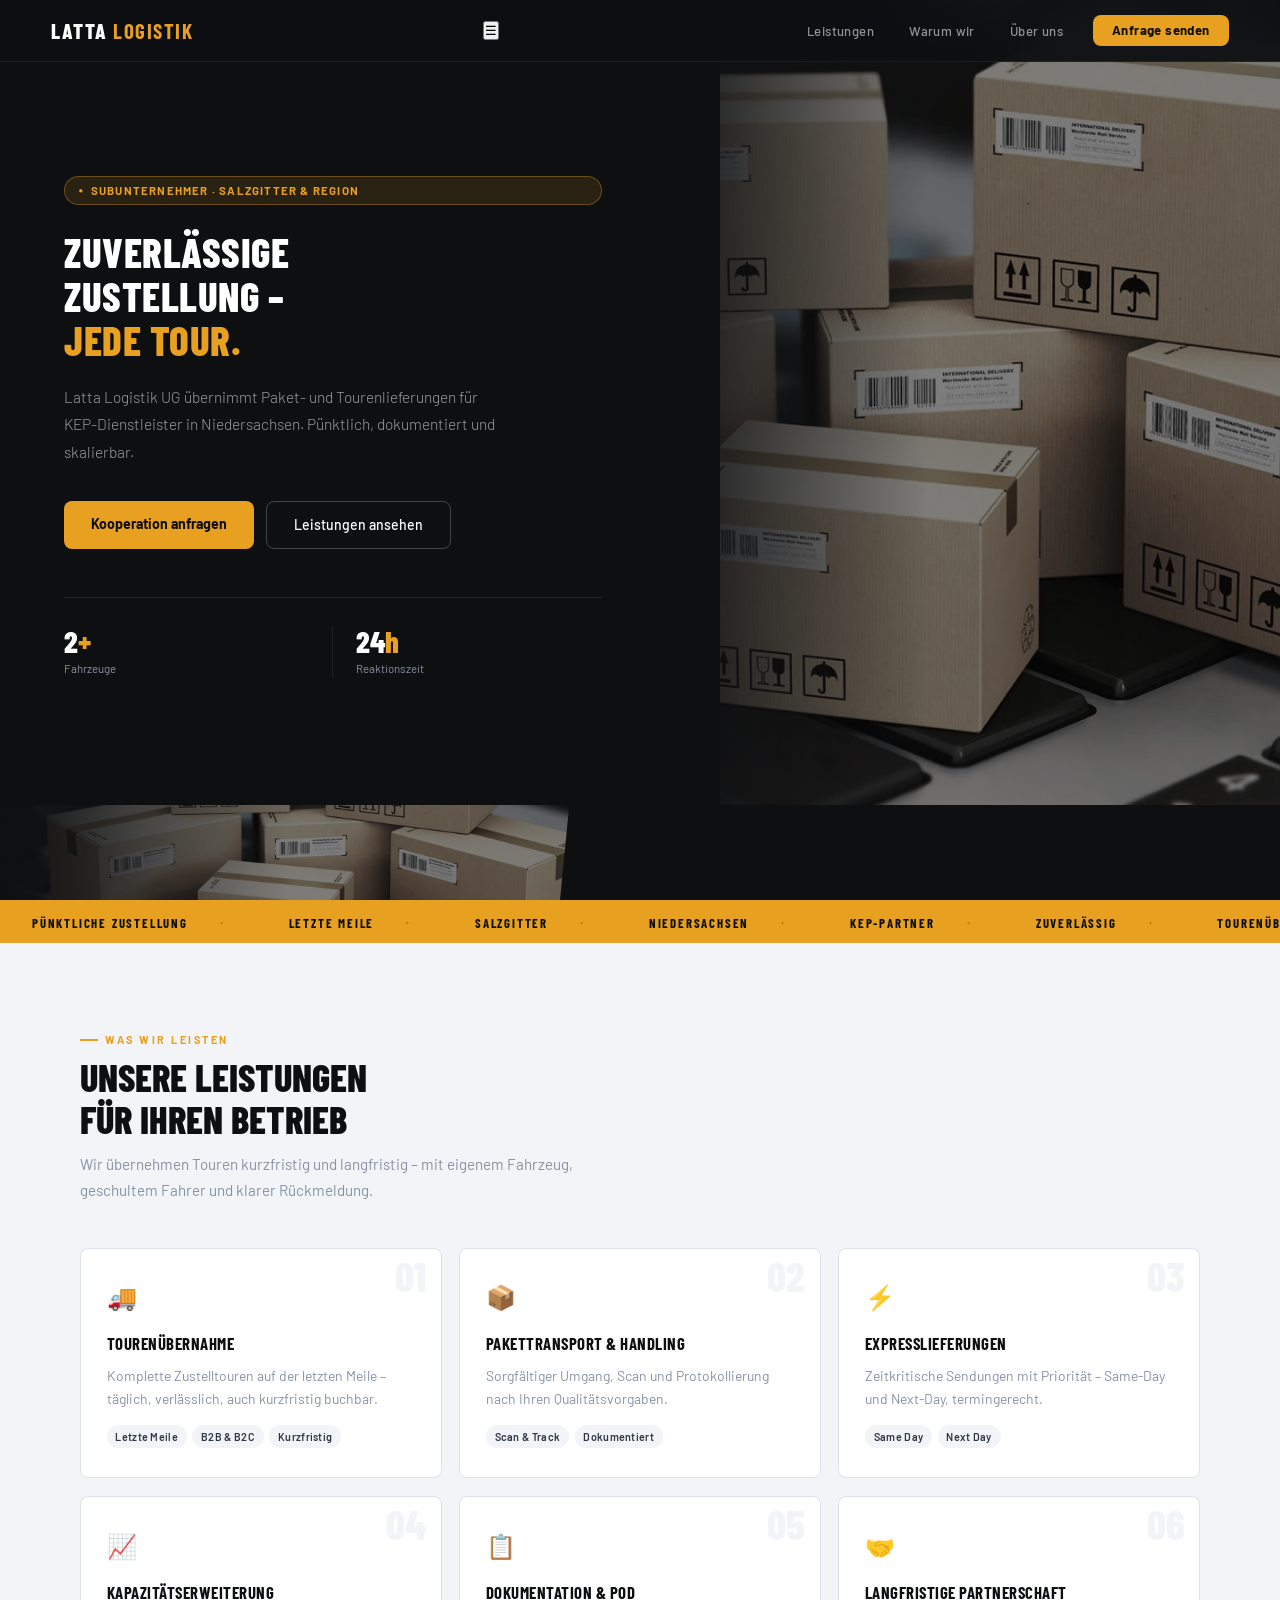
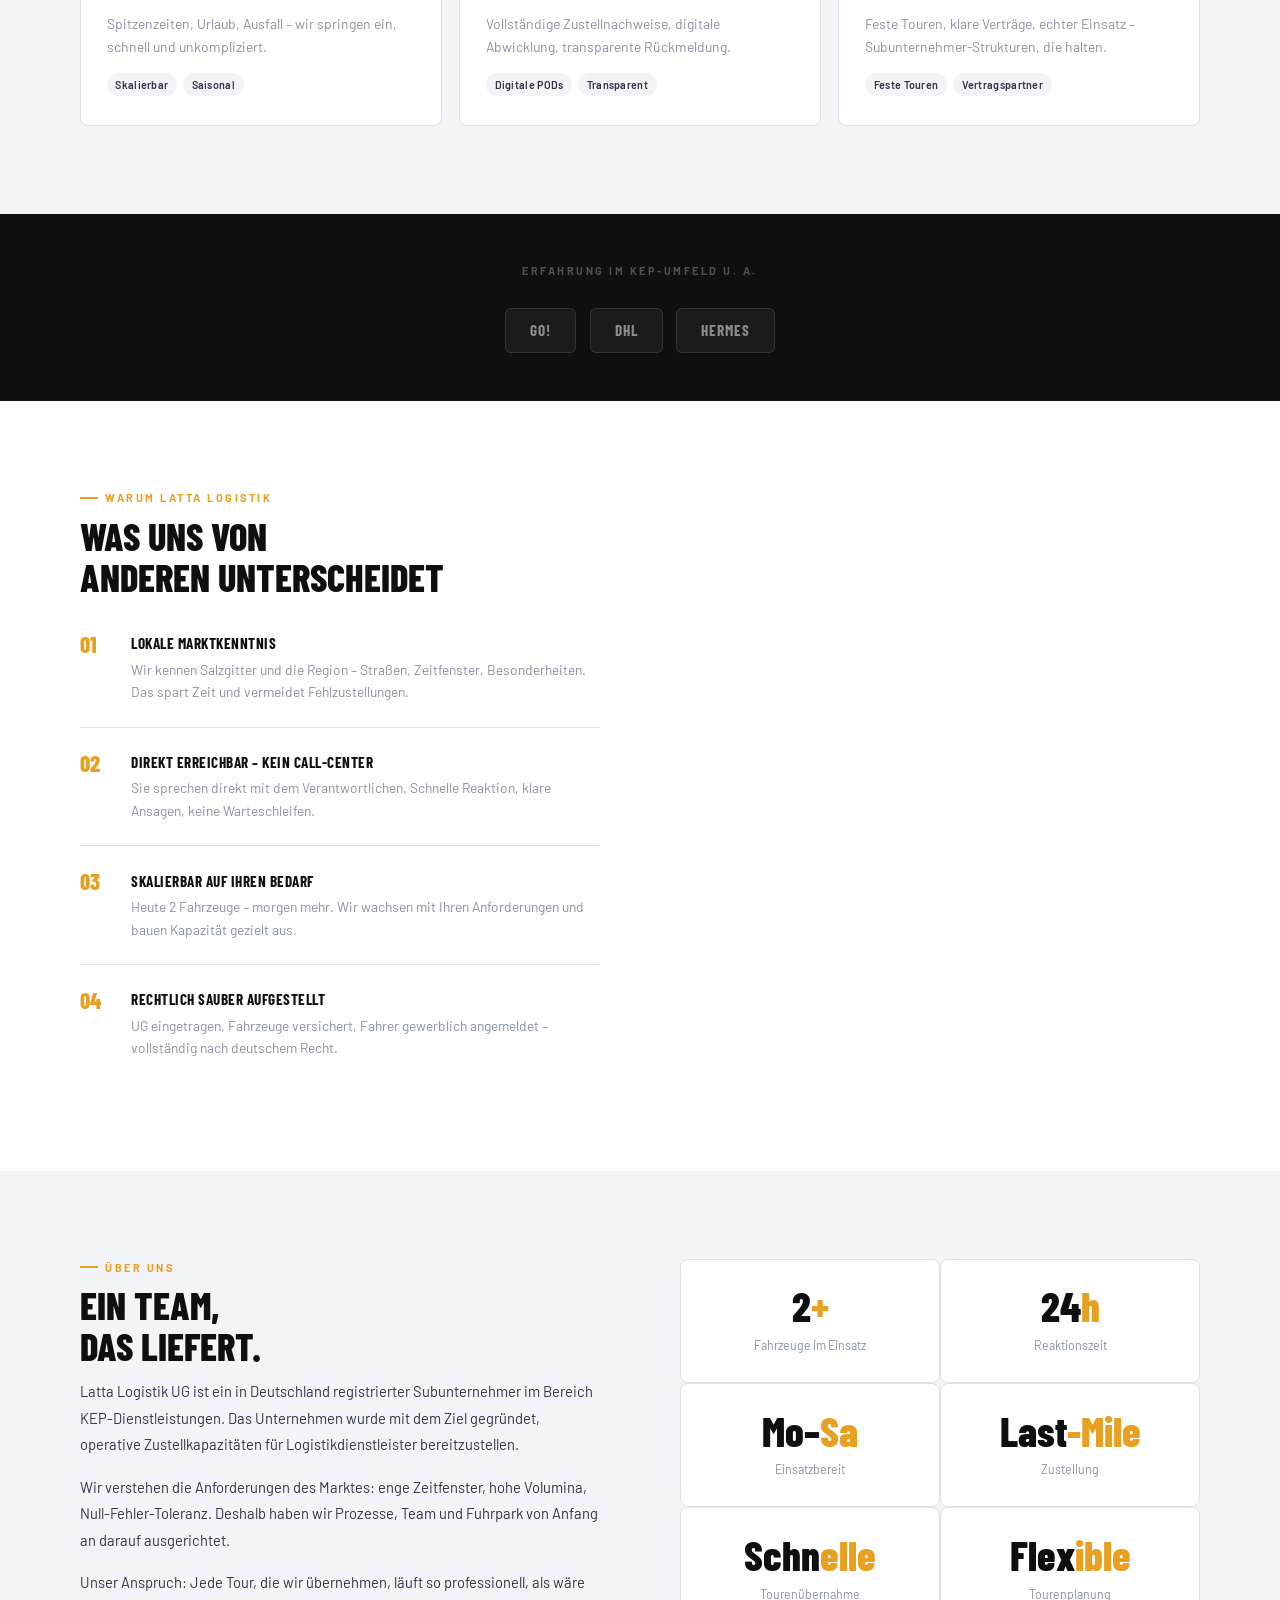
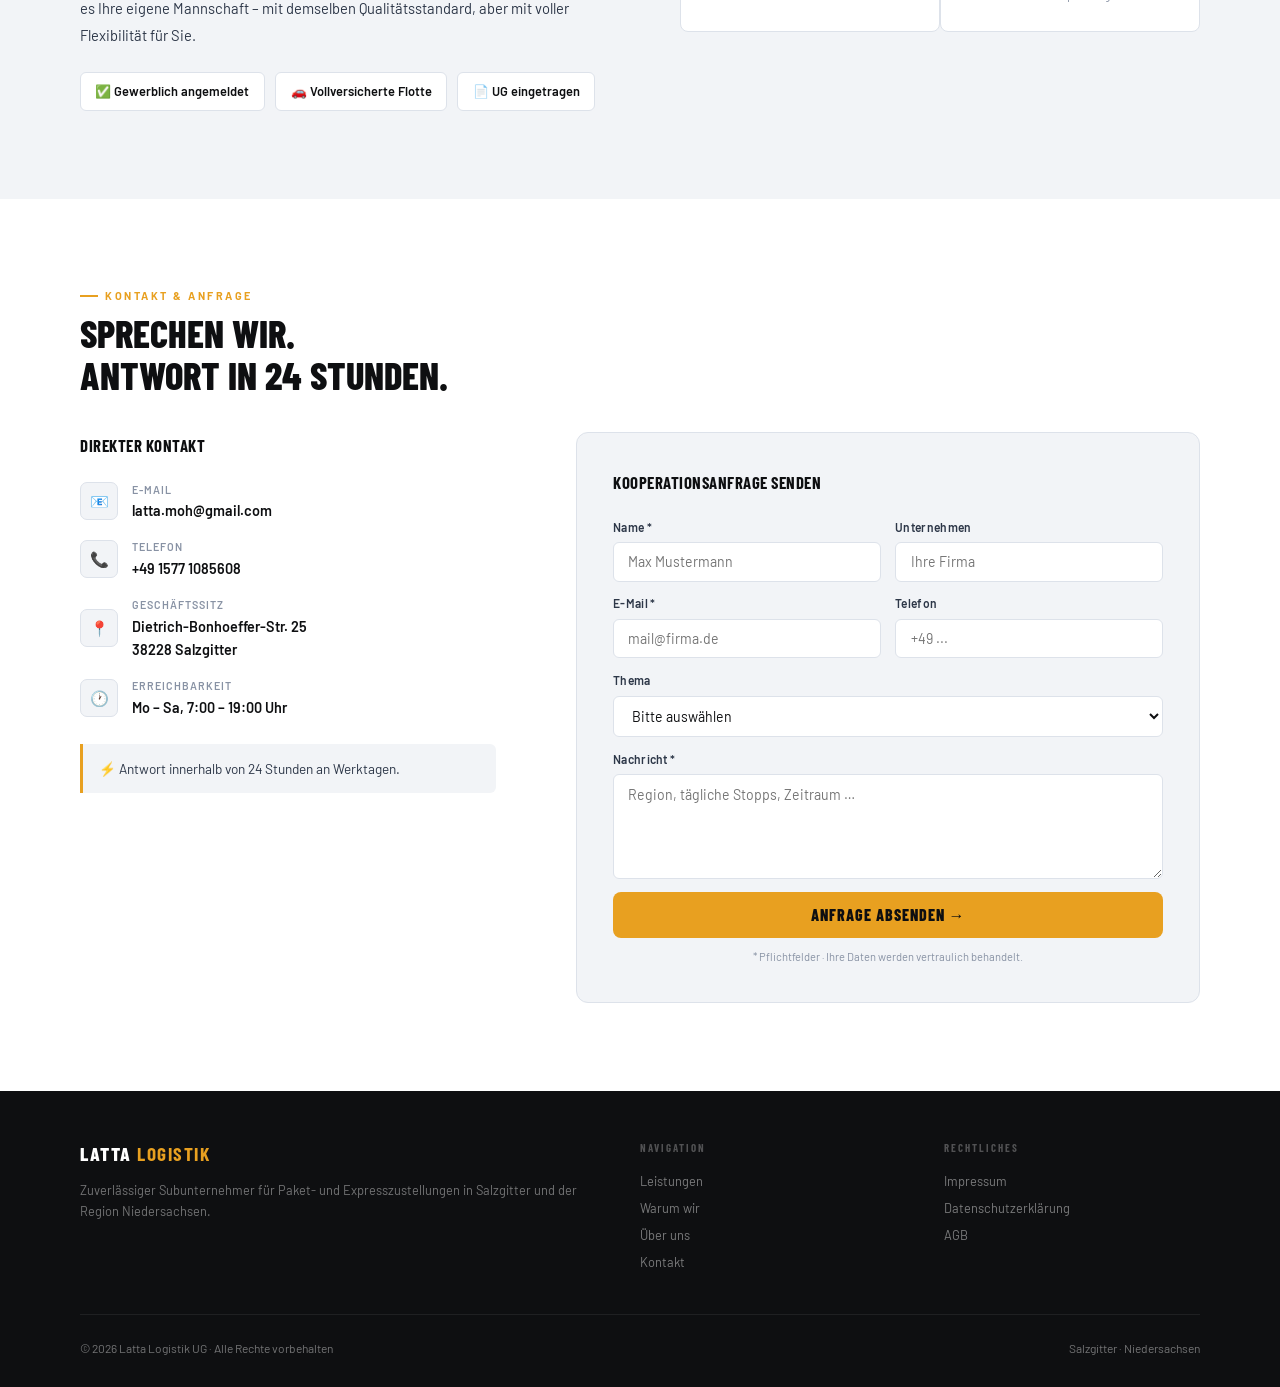
==== commit de1e8214: "kleine Änderung unter Über uns" ====
--- a/index.html
+++ b/index.html
@@ -198,7 +198,7 @@
         <div class="num-card"><div class="big">24<em>h</em></div><small>Reaktionszeit</small></div>
         <div class="num-card"><div class="big">Mo–<em>Sa</em></div><small>Einsatzbereit</small></div>
         <div class="num-card"><div class="big">Last<em>-Mile</em></div><small> Zustellung</small></div>
-        <div class="num-card"><div class="big">Kurz<em>fristige</em></div><small> Tourenübernahme</small></div>
+        <div class="num-card"><div class="big">Schn<em>elle</em></div><small> Tourenübernahme</small></div>
         <div class="num-card"><div class="big">Flex<em>ible</em></div><small> Tourenplanung</small></div>
         
       </div>
--- a/styles.css
+++ b/styles.css
@@ -1,22 +1,34 @@
 *,*::before,*::after{box-sizing:border-box;margin:0;padding:0}
-:root{--ink:#0e0f11;--steel:#1c2333;--slate:#2d3748;--ash:#8892a4;--silver:#c8d0dc;--fog:#f2f4f7;--white:#ffffff;--amber:#e8a020;--amber2:#c88a10;--accent:#2a6ef5;--border:#dde2ea;--r:8px}
+
+:root{
+  --ink:#0e0f11;--steel:#1c2333;--slate:#2d3748;--ash:#8892a4;
+  --silver:#c8d0dc;--fog:#f2f4f7;--white:#ffffff;
+  --amber:#e8a020;--amber2:#c88a10;--accent:#2a6ef5;
+  --border:#dde2ea;--r:8px;
+}
+
 html{scroll-behavior:smooth}
 body{font-family:'Barlow',sans-serif;color:var(--ink);background:var(--white);line-height:1.6;overflow-x:hidden}
 ::-webkit-scrollbar{width:5px}
 ::-webkit-scrollbar-thumb{background:var(--amber);border-radius:99px}
 
-/* NAV */
-nav{position:fixed;top:0;left:0;right:0;z-index:200;height:62px;display:flex;justify-content:space-between;align-items:center;padding:0 4vw;background:rgba(14,15,17,.94);backdrop-filter:blur(16px);border-bottom:1px solid rgba(255,255,255,.06)}
+/* NAVIGATION */
+nav{
+  position:fixed;top:0;left:0;right:0;z-index:200;height:62px;
+  display:flex;justify-content:space-between;align-items:center;
+  padding:0 4vw;
+  background:rgba(14,15,17,.94);backdrop-filter:blur(16px);
+  border-bottom:1px solid rgba(255,255,255,.06);
+}
 .n-logo{font-family:'Barlow Condensed',sans-serif;font-size:1.3rem;font-weight:800;letter-spacing:1.5px;color:#fff;text-transform:uppercase}
 .n-logo b{color:var(--amber)}
-#navToggle{display:none;background:none;border:none;color:#fff;font-size:1.5rem;cursor:pointer;padding:0 .5rem}
 .n-links{display:flex;gap:0;list-style:none}
 .n-links a{color:rgba(255,255,255,.55);text-decoration:none;font-size:.82rem;font-weight:500;letter-spacing:.4px;padding:0 1.1rem;line-height:62px;border-bottom:2px solid transparent;transition:color .2s,border-color .2s}
 .n-links a:hover{color:#fff;border-color:var(--amber)}
 .n-cta{background:var(--amber)!important;color:var(--ink)!important;padding:.45rem 1.2rem!important;line-height:62px!important;border-radius:var(--r);font-weight:700!important;border-bottom:none!important;margin-left:.75rem}
 .n-cta:hover{background:var(--amber2)!important}
 
-/* HERO - desktop unchanged */
+/* HERO SECTION */
 #hero{min-height:100vh;position:relative;display:grid;grid-template-columns:1fr 1fr;background:var(--ink);overflow:hidden}
 .hero-left{display:flex;flex-direction:column;justify-content:center;padding:8rem 3vw 5rem 5vw;position:relative;z-index:2}
 #hero::after{content:'';position:absolute;top:0;right:calc(50% - 80px);bottom:0;width:160px;background:var(--ink);clip-path:polygon(100% 0,100% 100%,0 100%,55% 0);z-index:1}
@@ -29,6 +41,7 @@
 .h-pill{display:inline-flex;align-items:center;gap:.4rem;background:rgba(232,160,32,.12);border:1px solid rgba(232,160,32,.35);color:var(--amber);padding:.28rem .85rem;border-radius:99px;font-size:.72rem;font-weight:700;letter-spacing:1.2px;text-transform:uppercase;margin-bottom:1.6rem}
 .h-pill::before{content:'●';font-size:.48rem;animation:blink 2s infinite}
 @keyframes blink{0%,100%{opacity:1}50%{opacity:.25}}
+
 .h-title{font-family:'Barlow Condensed',sans-serif;font-size:clamp(1.9rem,3.2vw,3rem);font-weight:800;line-height:1.07;color:#fff;text-transform:uppercase;letter-spacing:.5px;margin-bottom:1.3rem}
 .h-title em{font-style:normal;color:var(--amber)}
 .h-sub{font-size:.97rem;color:rgba(255,255,255,.58);max-width:440px;margin-bottom:2.2rem;font-weight:300;line-height:1.78}
@@ -37,6 +50,7 @@
 .btn-a:hover{background:var(--amber2);transform:translateY(-2px)}
 .btn-b{background:transparent;color:#fff;padding:.75rem 1.7rem;border-radius:var(--r);font-weight:500;font-size:.88rem;text-decoration:none;border:1.5px solid rgba(255,255,255,.22);transition:border-color .2s,transform .2s;display:inline-block}
 .btn-b:hover{border-color:#fff;transform:translateY(-2px)}
+
 .h-kpis{display:flex;gap:0;border-top:1px solid rgba(255,255,255,.09);padding-top:1.75rem}
 .kpi{flex:1;padding-right:1.4rem;border-right:1px solid rgba(255,255,255,.07)}
 .kpi:last-child{border-right:none;padding-right:0;padding-left:1.4rem}
@@ -52,7 +66,7 @@
 .ticker span{font-family:'Barlow Condensed',sans-serif;font-size:.8rem;font-weight:700;letter-spacing:1.8px;text-transform:uppercase;color:var(--ink);padding:0 2rem}
 .ticker span::after{content:'·';margin-left:2rem;opacity:.35}
 
-/* SECTIONS */
+/* GENERAL SECTIONS */
 .sec{padding:5.5rem 4vw}
 .sec-inner{max-width:1120px;margin:0 auto}
 .eyebrow{font-size:.68rem;font-weight:700;letter-spacing:2.5px;text-transform:uppercase;color:var(--amber);margin-bottom:.55rem;display:flex;align-items:center;gap:.45rem}
@@ -60,7 +74,7 @@
 .sec-h{font-family:'Barlow Condensed',sans-serif;font-size:clamp(1.8rem,3vw,2.6rem);font-weight:800;text-transform:uppercase;color:var(--ink);line-height:1.08;margin-bottom:.65rem}
 .sec-p{font-size:.95rem;color:var(--ash);max-width:540px;line-height:1.75;margin-bottom:2.75rem}
 
-/* LEISTUNGEN */
+/* LEISTUNGEN CARDS */
 #leistungen{background:var(--fog)}
 .svc-grid{display:grid;grid-template-columns:repeat(3,1fr);gap:1.1rem}
 .svc-card{background:#fff;border-radius:var(--r);padding:1.85rem 1.6rem;border:1px solid var(--border);position:relative;overflow:hidden;transition:transform .25s,box-shadow .25s}
@@ -81,7 +95,7 @@
 .p-chip{background:rgba(255,255,255,.05);border:1px solid rgba(255,255,255,.1);color:rgba(255,255,255,.5);font-family:'Barlow Condensed',sans-serif;font-size:.95rem;font-weight:700;letter-spacing:1px;padding:.6rem 1.5rem;border-radius:6px;text-transform:uppercase;transition:background .2s,color .2s}
 .p-chip:hover{background:rgba(232,160,32,.12);color:var(--amber)}
 
-/* VORTEILE */
+/* VORTEILE & PERFORMANCE */
 #vorteile{background:#fff}
 .adv-layout{display:grid;grid-template-columns:1fr 1fr;gap:5rem;align-items:start}
 .adv-list{list-style:none;margin-top:.5rem}
@@ -90,20 +104,33 @@
 .adv-num{font-family:'Barlow Condensed',sans-serif;font-size:1.4rem;font-weight:800;color:var(--amber);min-width:2.2rem;line-height:1;margin-top:.1rem}
 .adv-row h4{font-family:'Barlow Condensed',sans-serif;font-size:.95rem;font-weight:700;text-transform:uppercase;letter-spacing:.5px;color:var(--ink);margin-bottom:.2rem}
 .adv-row p{font-size:.86rem;color:var(--ash);line-height:1.65}
+.perf-panel{background:var(--steel);border-radius:12px;padding:2.25rem;position:sticky;top:5rem}
+.perf-panel h4{font-family:'Barlow Condensed',sans-serif;font-size:.68rem;font-weight:700;text-transform:uppercase;letter-spacing:2px;color:rgba(255,255,255,.35);margin-bottom:1.6rem}
+.p-stat{margin-bottom:1.35rem}
+.p-row{display:flex;justify-content:space-between;margin-bottom:.38rem}
+.p-label{font-size:.82rem;color:rgba(255,255,255,.55)}
+.p-val{font-family:'Barlow Condensed',sans-serif;font-size:.95rem;font-weight:700;color:#fff}
+.p-track{background:rgba(255,255,255,.08);border-radius:99px;height:5px;overflow:hidden}
+.p-fill{height:100%;border-radius:99px;background:linear-gradient(90deg,var(--accent),var(--amber));width:0;transition:width 1.3s ease-out}
+.fleet-tags{display:flex;gap:.5rem;flex-wrap:wrap;margin-top:1.75rem;padding-top:1.75rem;border-top:1px solid rgba(255,255,255,.08)}
+.fleet-tag{background:rgba(255,255,255,.06);border:1px solid rgba(255,255,255,.1);color:rgba(255,255,255,.65);font-size:.76rem;font-weight:600;padding:.35rem .8rem;border-radius:6px}
 
 /* ÜBER UNS */
 #ueber-uns{background:var(--fog)}
-.about-layout{display:grid;grid-template-columns:1fr 1fr;gap:5rem;align-items:center}
+.about-layout{display:grid;grid-template-columns:1fr 1fr;gap:5rem;align-items:start}
 .about-text p{font-size:.92rem;color:var(--slate);line-height:1.8;margin-bottom:1rem}
 .cert-row{display:flex;flex-wrap:wrap;gap:.65rem;margin-top:1.5rem}
 .cert{display:flex;align-items:center;gap:.45rem;background:#fff;border:1px solid var(--border);padding:.5rem .9rem;border-radius:6px;font-size:.8rem;font-weight:600;color:var(--ink)}
-.num-grid{display:grid;grid-template-columns:1fr 1fr;gap:.9rem}
+.num-grid {
+  display: grid;
+  grid-template-columns: 1fr 1fr;
+}
 .num-card{background:#fff;border:1px solid var(--border);border-radius:var(--r);padding:1.6rem 1.35rem;text-align:center}
 .num-card .big{font-family:'Barlow Condensed',sans-serif;font-size:2.6rem;font-weight:800;color:var(--ink);line-height:1;margin-bottom:.25rem}
 .num-card .big em{color:var(--amber);font-style:normal}
 .num-card small{font-size:.77rem;color:var(--ash)}
 
-/* KONTAKT */
+/* KONTAKT FORMULAR */
 #kontakt{background:#fff}
 .contact-layout{display:grid;grid-template-columns:1fr 1.5fr;gap:5rem;align-items:start;margin-top:2.25rem}
 .c-info h3{font-family:'Barlow Condensed',sans-serif;font-size:1.05rem;font-weight:700;text-transform:uppercase;letter-spacing:.5px;color:var(--ink);margin-bottom:1.35rem}
@@ -138,45 +165,189 @@
 .f-col p{font-size:.77rem;line-height:1.65;margin-top:.4rem}
 .f-bottom{max-width:1120px;margin:0 auto;display:flex;justify-content:space-between;align-items:center;flex-wrap:wrap;gap:.5rem;font-size:.75rem}
 
-/* REVEAL */
+/* REVEAL ANIMATIONS */
 [data-r]{opacity:0;transform:translateY(22px);transition:opacity .65s ease,transform .65s ease}
 [data-r].on{opacity:1;transform:none}
 [data-r="d1"]{transition-delay:.12s}
 [data-r="d2"]{transition-delay:.24s}
 
-/* LEGAL */
-.legal-page{max-width:900px;margin:100px auto;padding:20px;line-height:1.6}
-.legal-page h1{margin-bottom:20px}
-.legal-page h2{margin-top:30px}
-
-/* ===== MOBILE - max 900px ===== */
+/* RESPONSIVE DESIGN */
+/* Suche die @media(max-width:900px) Sektion und ergänze/ersetze: */
+
 @media(max-width:900px){
-  nav{padding:0 5vw}
-  #navToggle{display:block}
-  .n-links{display:none;flex-direction:column;position:absolute;top:62px;left:0;right:0;background:rgba(14,15,17,.98);padding:1rem 0;border-bottom:1px solid rgba(255,255,255,.1)}
-  .n-links.open{display:flex}
-  .n-links a{line-height:50px;width:100%;text-align:center}
-  .n-cta{margin:10px 5vw !important;line-height:40px !important}
-
-  /* Hero: single column, hide right panel completely */
-  #hero{grid-template-columns:1fr !important}
-  #hero::after{display:none !important}
-  .hero-right{display:none !important}
-  .hero-left{padding:7rem 6vw 4rem}
-
-  .svc-grid{grid-template-columns:repeat(2,1fr)}
-  .adv-layout{grid-template-columns:1fr;gap:2rem}
-  .about-layout{grid-template-columns:1fr;gap:2.5rem}
-  .contact-layout{grid-template-columns:1fr;gap:2rem}
-  .f-grid{grid-template-columns:1fr;gap:2rem}
-}
-
-/* ===== MOBILE - max 500px ===== */
-@media(max-width:500px){
-  .svc-grid{grid-template-columns:1fr}
-  .f-row{grid-template-columns:1fr}
-  .h-title{font-size:2rem}
-  .h-pill::before{content:''}
-  .h-kpis{flex-direction:column;gap:1rem}
-  .kpi,.kpi:not(:first-child):not(:last-child),.kpi:last-child{padding:0 0 1rem 0;border-right:none;border-bottom:1px solid rgba(255,255,255,.07)}
+  nav { padding: 0 5vw; }
+  .svc-grid {
+    grid-template-columns: 1fr;
+  }
+
+  .adv-layout {
+    grid-template-columns: 1fr;
+    gap: 2rem;
+  }
+
+  .about-layout {
+    grid-template-columns: 1fr;
+    gap: 2rem;
+  }
+  .about-text {
+    text-align: left; /* wichtig */
+  }
+  .num-grid {
+    justify-content: center;
+  }
+
+  .contact-layout {
+    grid-template-columns: 1fr;
+    gap: 2rem;
+  }
+
+  .f-grid {
+    grid-template-columns: 1fr;
+    gap: 2rem;
+  }
+  #hero {
+    grid-template-columns: 1fr;
+  }
+
+  .hero-right {
+    display: none; /* optional – spart Platz */
+  }
+  /* Hamburger Button Stylen */
+  #navToggle {
+    display: block;
+    background: none;
+    border: none;
+    color: #fff;
+    font-size: 1.5rem;
+    cursor: pointer;
+    order: 2;
+  }
+
+  .n-links {
+    display: none; /* Standardmäßig ausblenden */
+    flex-direction: column;
+    position: absolute;
+    top: 62px;
+    left: 0;
+    right: 0;
+    background: rgba(14,15,17,.98);
+    padding: 1rem 0;
+    border-bottom: 1px solid var(--border);
+  }
+
+  .n-links.open {
+    display: flex; /* Einblenden wenn JS Klasse toggelt */
+  }
+
+  .n-links a {
+    line-height: 50px;
+    width: 100%;
+    text-align: center;
+  }
+  
+  .n-cta {
+    margin: 10px 5vw !important;
+    line-height: 40px !important;
+  }
+}
+@media(max-width:600px){
+  .num-grid {
+    grid-template-columns: repeat(2, minmax(0, 1fr));
+  }
+  .num-card {
+    width: 100%;
+  }
+  .sec {
+    padding: 3rem 5vw;
+  }
+  .hero-left {
+    padding: 6rem 5vw 3rem; /* Weniger Padding oben/unten */
+  }
+  
+  .h-title {
+    font-size: 1.8rem; /* Titel etwas kleiner für sehr schmale Handys */
+  }
+
+  .h-kpis {
+    flex-direction: column;
+    gap: 1rem;
+  }
+
+  .kpi {
+    border-bottom: 1px solid rgba(255,255,255,.1);
+    padding-bottom: 1rem;
+  }
+
+  .kpi, .kpi:not(:first-child):not(:last-child), .kpi:last-child {
+    padding: 0;
+    border-right: none;
+    border-bottom: 1px solid rgba(255,255,255,.07);
+    padding-bottom: 1rem;
+  }
+}
+
+
+header#home {
+  position: relative;
+  min-height: 100vh;
+  display: flex;
+  flex-direction: column;
+  justify-content: center;
+  align-items: center;
+
+  background-image: url('background.png');
+  background-repeat: no-repeat;
+  background-position: center center;
+  background-size: cover;
+  background: (0, 0, 0, 0.3);
+
+  color: white;
+  text-align: center;
+  padding: 0 1rem;
+}
+
+/* dunkles Overlay für Lesbarkeit (Standard Logistik-Look) */
+header#home::before {
+  content: "";
+  position: absolute;
+  inset: 0;
+  background: rgba(0, 0, 0, 0.45); /* Stärke hier ändern */
+  z-index: 1;
+}
+
+header#home > * {
+  position: relative;
+  z-index: 2;
+}
+/* Einstellungen für Rechliche Seiten wie AGB, Datenschutz, Impressum */
+.legal-page {
+  max-width: 900px;
+  margin: 100px auto;
+  padding: 20px;
+  line-height: 1.6;
+}
+
+.legal-page h1 {
+  margin-bottom: 20px;
+}
+
+.legal-page h2 {
+  margin-top: 30px;
+}
+/* verhindert Layout-Brüche */
+* {
+  box-sizing: border-box;
+}
+
+/* verhindert seitliches Scrollen */
+html, body {
+  overflow-x: hidden;
+}
+img, svg, video {
+  max-width: 100%;
+  height: auto;
+}
+
+input, textarea, select {
+  width: 100%;
 }
